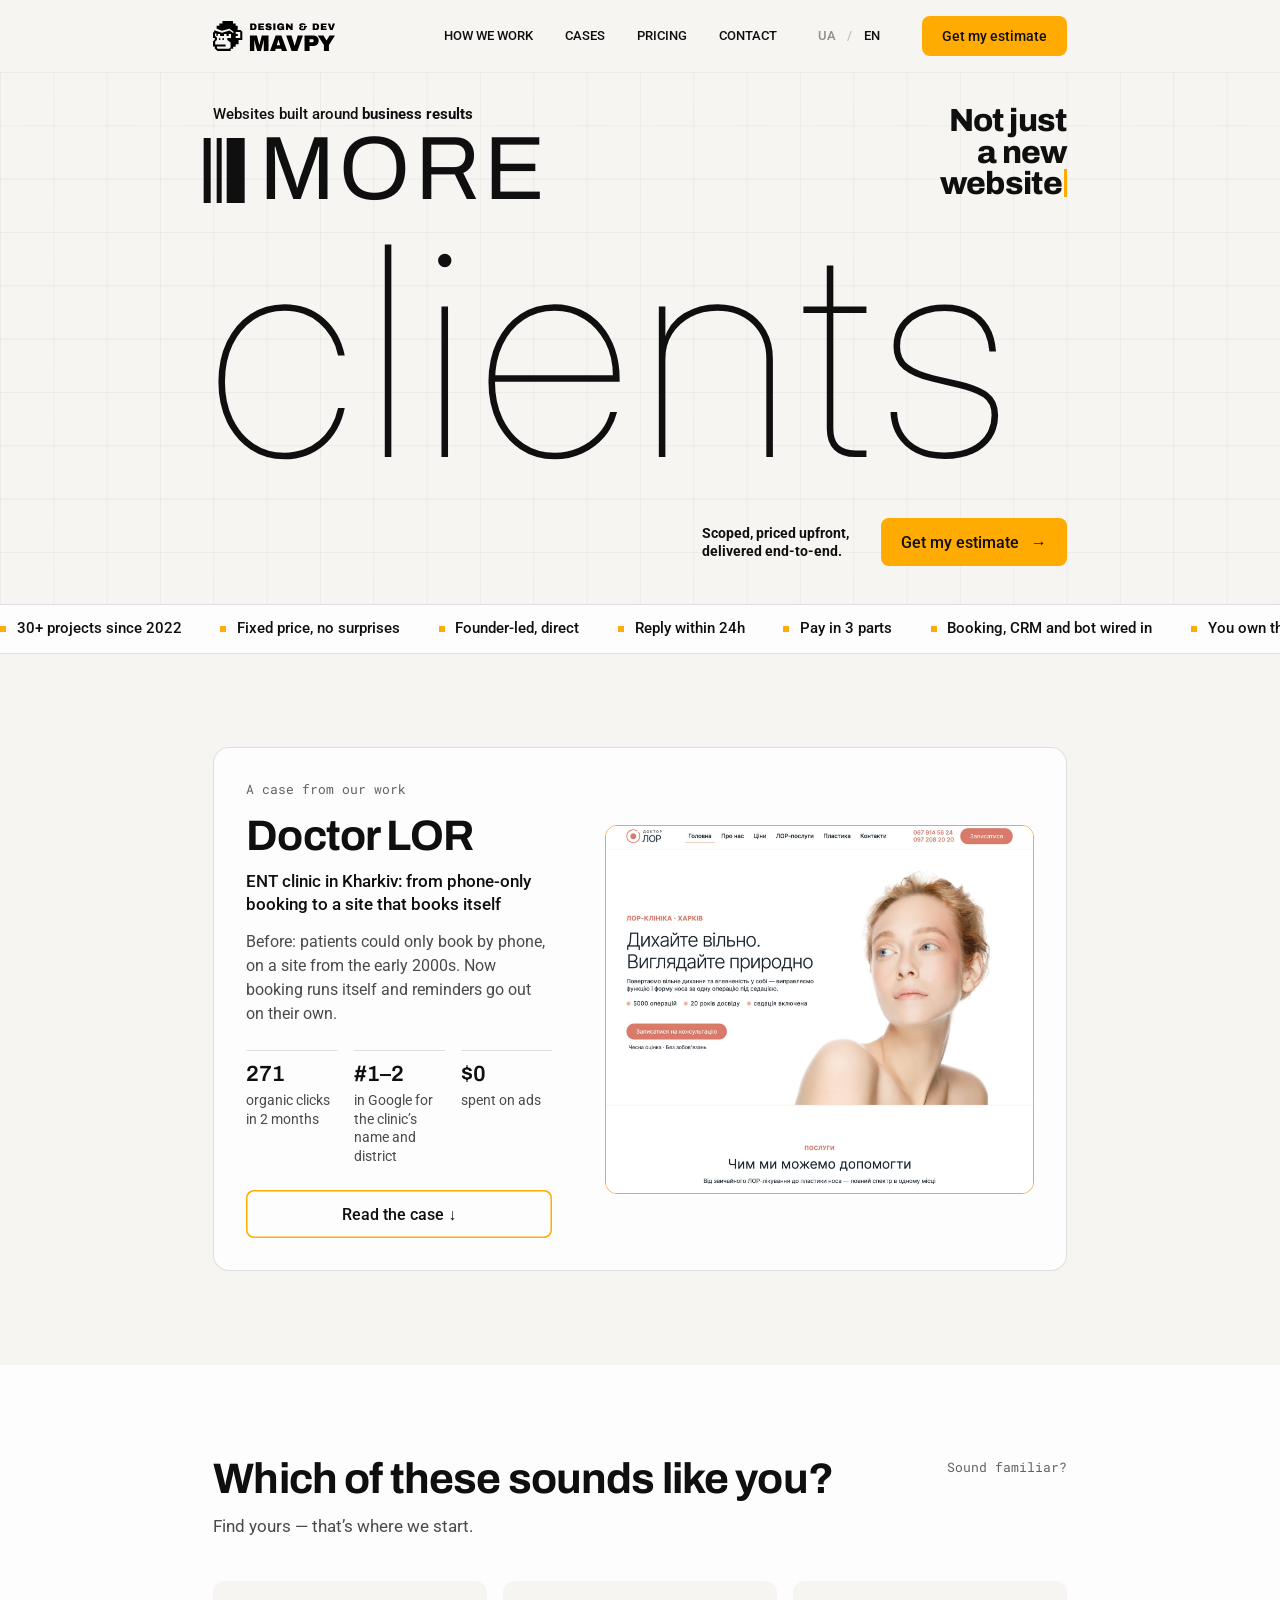
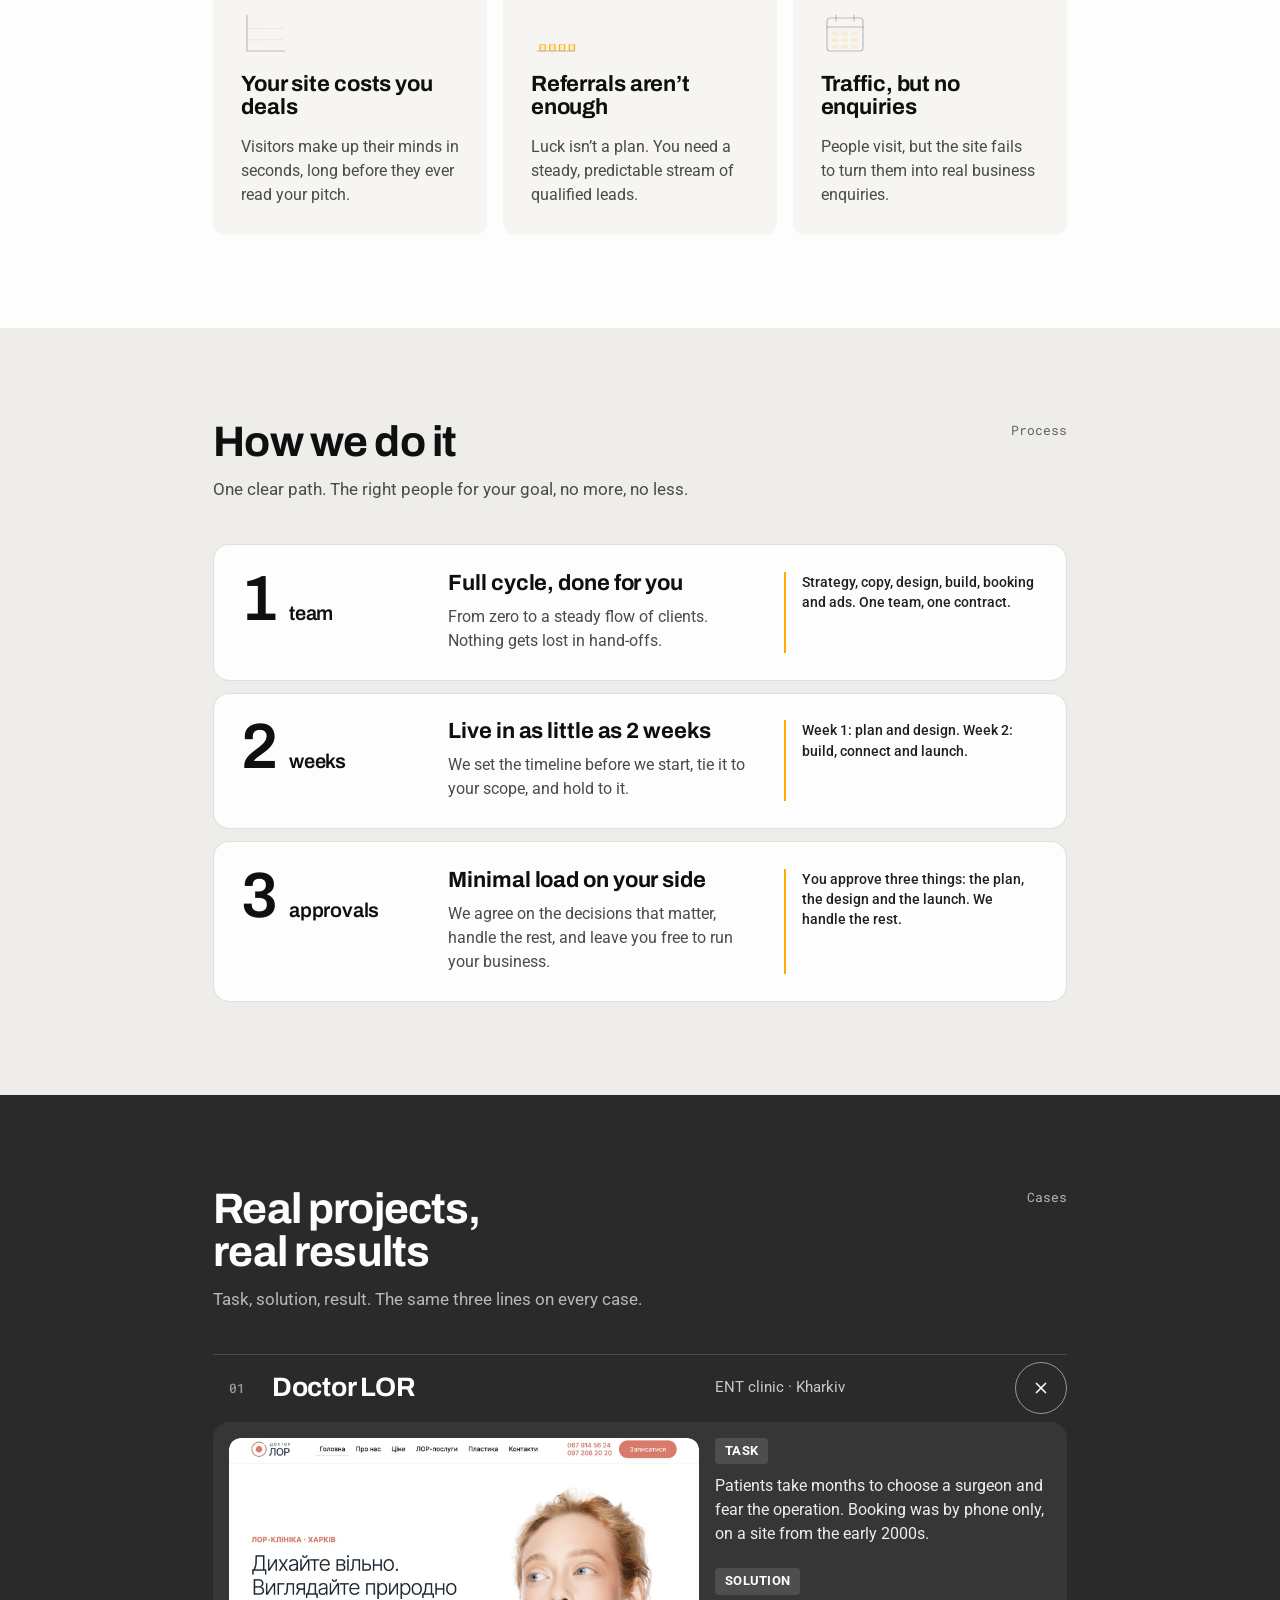
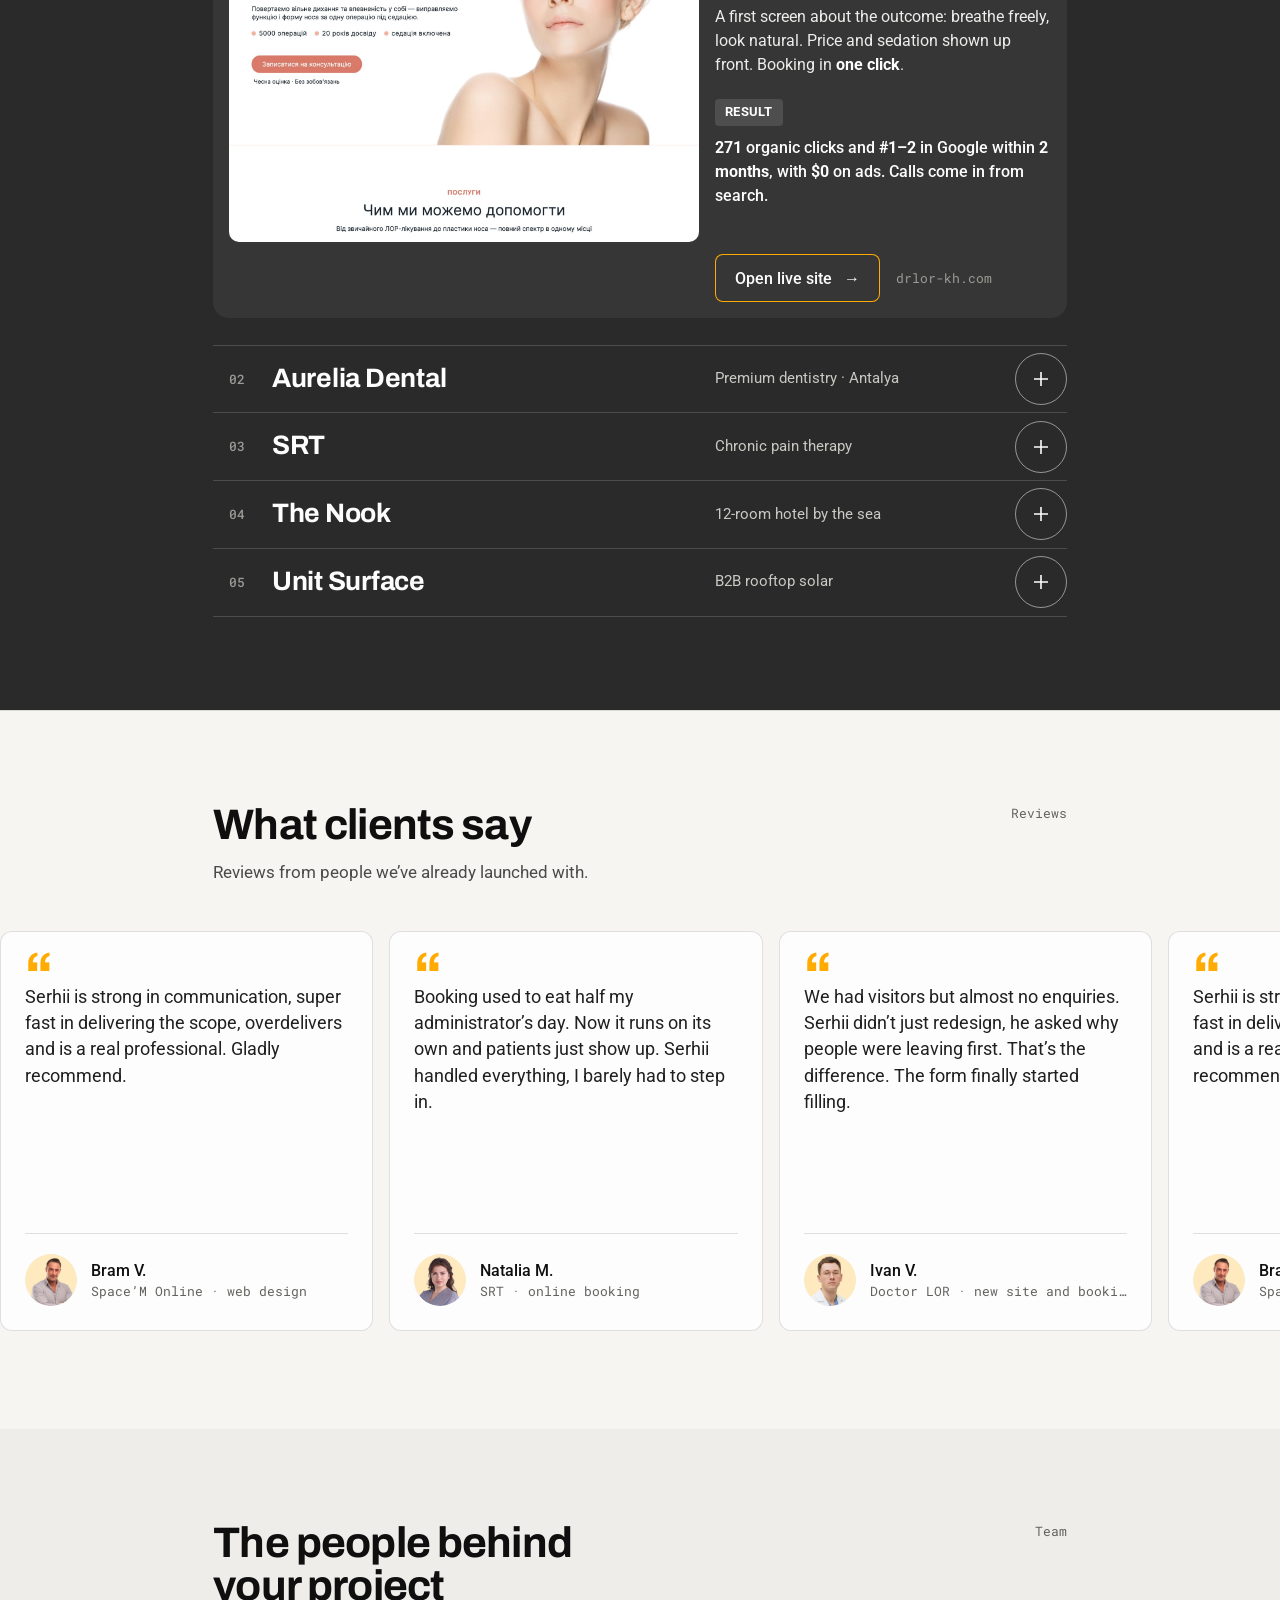
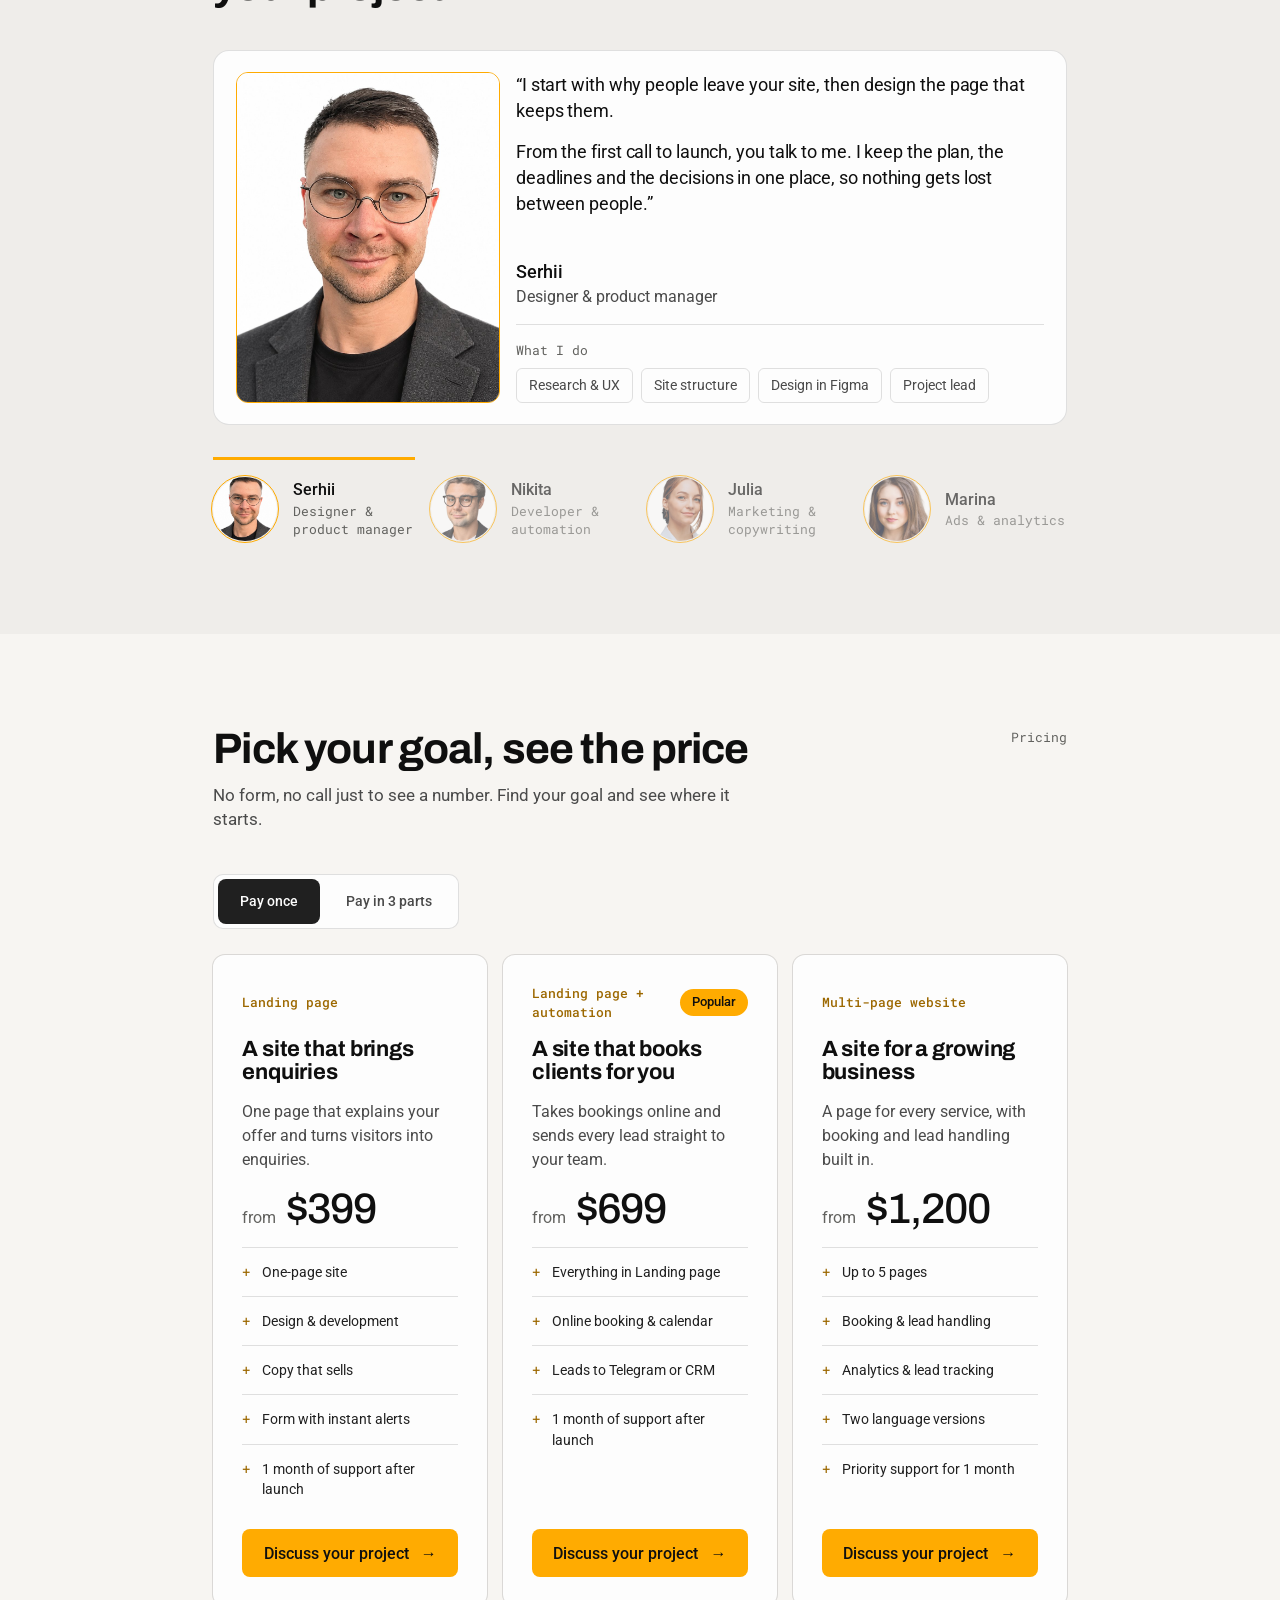
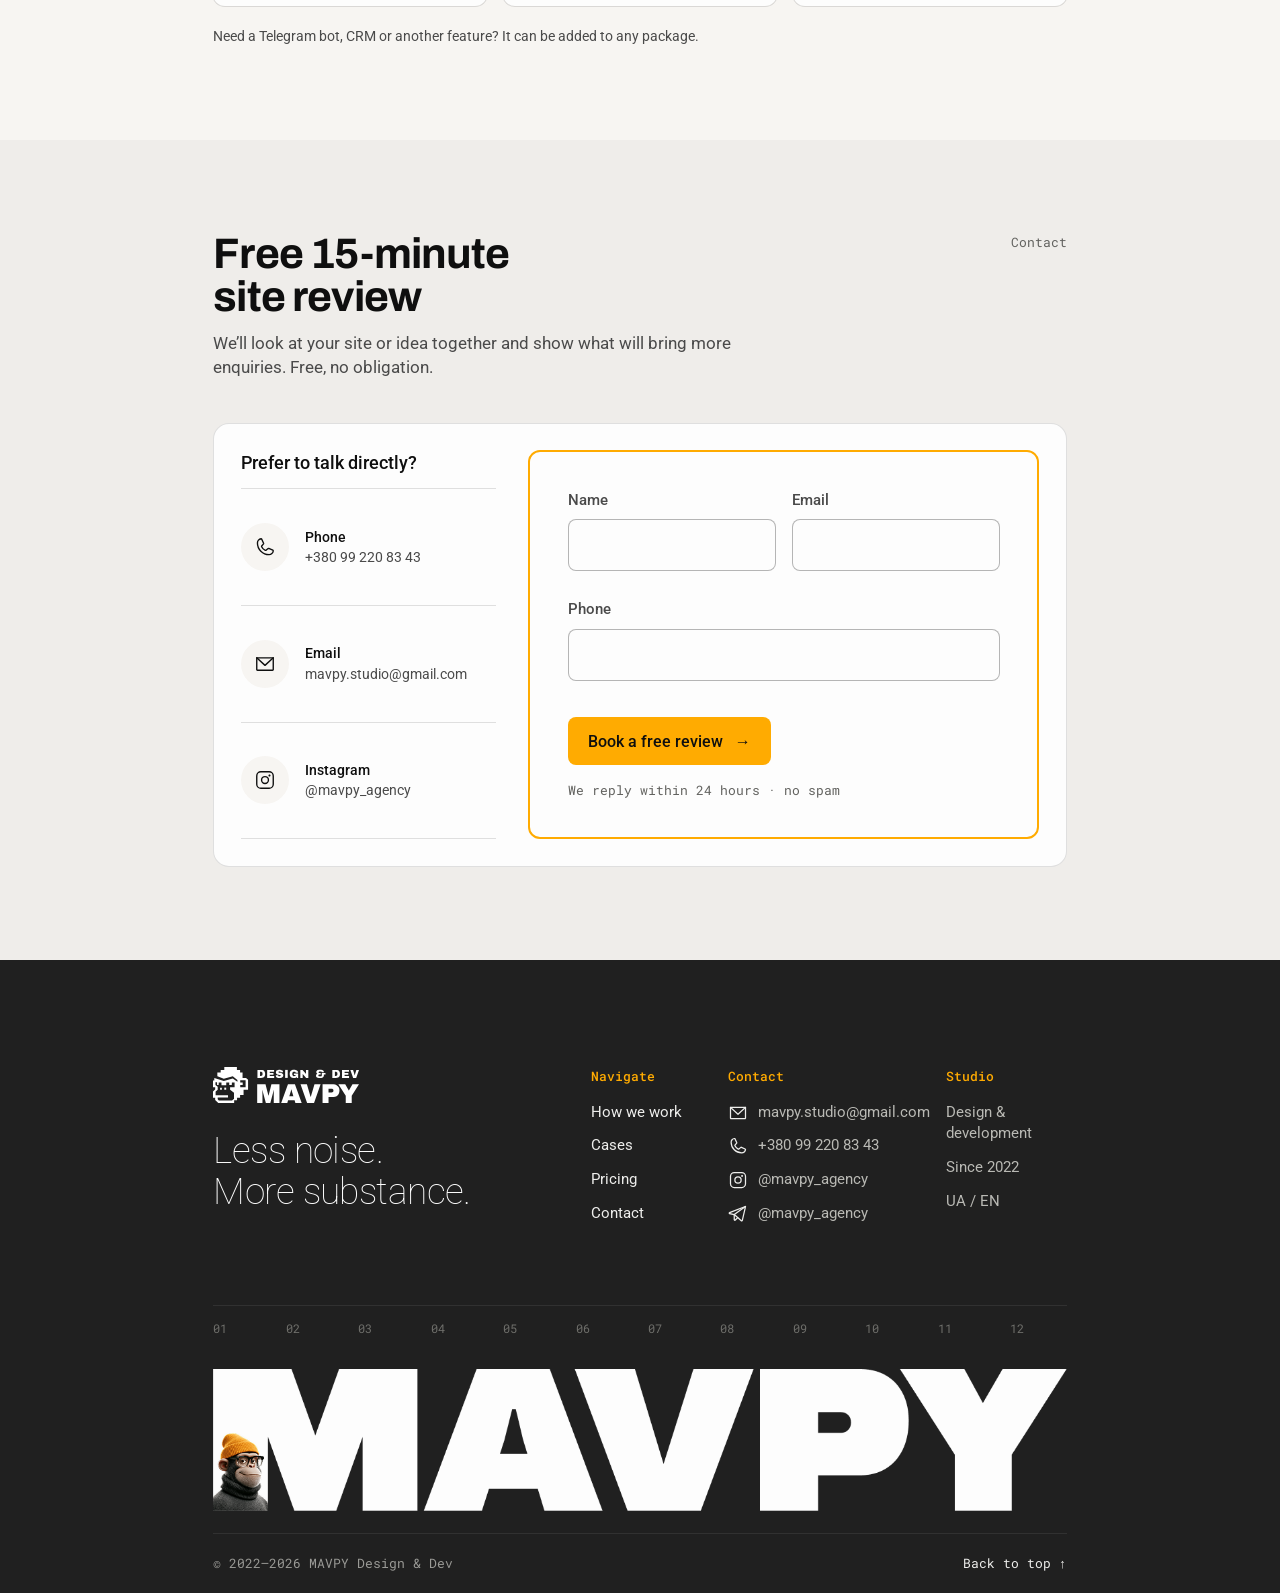
==== en/index.html @ 4f0d47ad "Merge pull request #18 from mavpy/v3.7/edits v3.7 — правки 26.11: тексты v4, анимации, цены" ====
<!doctype html>
<html lang="en">
<head>
<meta charset="utf-8">
<meta name="viewport" content="width=device-width, initial-scale=1">
<title>MAVPY — websites that bring more clients</title>
<meta name="description" content="A small studio that designs and builds websites for growing businesses, then wires in online booking and lead handling. Fixed price, from $400.">
<link rel="icon" href="../assets/img/favicon.svg" type="image/svg+xml"><link rel="apple-touch-icon" href="../assets/img/apple-touch-icon.png">
<link rel="alternate" hreflang="uk" href="/"><link rel="alternate" hreflang="en" href="/en/"><link rel="alternate" hreflang="x-default" href="/">
<link rel="preconnect" href="https://fonts.googleapis.com"><link rel="preconnect" href="https://fonts.gstatic.com" crossorigin>
<link href="https://fonts.googleapis.com/css2?family=BBH+Hegarty&family=Archivo:wght@500;600;700;800;900&family=Roboto:wght@100;300;400;500;700&family=Roboto+Mono:wght@400;500&family=Inter:wght@100;600;700;800;900&family=Unbounded:wght@900&family=Montserrat:wght@900&display=swap" rel="stylesheet">
<link rel="stylesheet" href="../styles.css">
<style>body{margin:0;background:#F7F5F2}</style>
</head>
<body>
<div class="mv m-kinetic" lang="en" data-lang-redirect="">
<header class="mv-wrap mv-head">
  <a href="#top" class="mv-logo" aria-label="MAVPY"><img class="mv-logo-img" src="../assets/img/logo-dark.svg" alt="MAVPY design &amp; dev"></a>
  <nav class="mv-nav" aria-label="Main"><a class="n" href="#how">How we work</a><a class="n" href="#cases">Cases</a><a class="n" href="#pricing">Pricing</a><a class="n" href="#contact">Contact</a><div class="mv-lang" role="group" aria-label="Language"><a href="../" data-lang="uk" hreflang="uk" aria-current="false">UA</a><span class="sep" aria-hidden="true">/</span><a href="./" data-lang="en" hreflang="en" aria-current="true">EN</a></div><a href="#contact" class="mv-btn mv-btn--sm">Get my estimate</a></nav>
  <button type="button" class="mv-burger" aria-expanded="false" aria-label="Menu"><span class="mv-burger-ico" aria-hidden="true"><i></i><i></i></span></button>
</header>
<div class="mv-scrim" aria-hidden="true"></div>
<nav class="mv-wrap mv-mnav" aria-label="Menu" hidden="hidden">
  <a class="n" href="#how">How we work</a><a class="n" href="#cases">Cases</a><a class="n" href="#pricing">Pricing</a><a class="n" href="#contact">Contact</a>
  <div class="mv-mnav-row"><div class="mv-lang" role="group" aria-label="Language"><a href="../" data-lang="uk" hreflang="uk" aria-current="false">UA</a><span class="sep" aria-hidden="true">/</span><a href="./" data-lang="en" hreflang="en" aria-current="true">EN</a></div><a href="#contact" class="mv-btn">Get my estimate</a></div>
</nav>
<main>
<section id="top" class="mv-hero" data-spotlight="">
  <div class="a-bg" aria-hidden="true" style="position:absolute;inset:0;--d:1.05s"><div class="mv-mat"></div><div class="mv-mat-glow"></div><div class="mv-streaks" data-streaks=""></div></div>
  <div class="mv-wrap mv-hero-in">
    <div class="mv-hero-top">
      <div>
        <p class="mv-kicker a-blur" style="--d:.45s">Websites built around <b>business results</b></p>
        <h1 style="margin:0">
          <span class="a-mask"><span class="mv-more" data-tilt=""><span class="mv-bars" aria-hidden="true"><i></i><i></i><i></i></span><span class="mv-more-w">MORE</span></span></span>
          <span class="a-mask"><span class="mv-clients" data-tilt="" style="--d:.15s">clients</span></span>
        </h1>
      </div>
      <p class="mv-notjust" data-type="" aria-label="Not just a new website">Not just<br>a new<br>website</p>
    </div>
    <div class="mv-hero-bottom">
      <p class="mv-hero-note a-blur" style="--d:.6s">Scoped, priced upfront,<br>delivered end-to-end.</p>
      <a href="#contact" class="mv-btn a-rise" style="--d:.8s">Get my estimate <span class="ar" aria-hidden="true">→</span></a>
    </div>
  </div>
</section>
<div class="mv-strip"><div class="mv-marq" role="region" aria-label="Why clients work with us"><div class="mv-track"><span class="mv-strip-item"><i aria-hidden="true"></i>30+ projects since 2022</span><span class="mv-strip-item"><i aria-hidden="true"></i>Fixed price, no surprises</span><span class="mv-strip-item"><i aria-hidden="true"></i>Founder-led, direct</span><span class="mv-strip-item"><i aria-hidden="true"></i>Reply within 24h</span><span class="mv-strip-item"><i aria-hidden="true"></i>Pay in 3 parts</span><span class="mv-strip-item"><i aria-hidden="true"></i>Booking, CRM and bot wired in</span><span class="mv-strip-item"><i aria-hidden="true"></i>You own the site and the code</span><span class="mv-strip-item" aria-hidden="true"><i aria-hidden="true"></i>30+ projects since 2022</span><span class="mv-strip-item" aria-hidden="true"><i aria-hidden="true"></i>Fixed price, no surprises</span><span class="mv-strip-item" aria-hidden="true"><i aria-hidden="true"></i>Founder-led, direct</span><span class="mv-strip-item" aria-hidden="true"><i aria-hidden="true"></i>Reply within 24h</span><span class="mv-strip-item" aria-hidden="true"><i aria-hidden="true"></i>Pay in 3 parts</span><span class="mv-strip-item" aria-hidden="true"><i aria-hidden="true"></i>Booking, CRM and bot wired in</span><span class="mv-strip-item" aria-hidden="true"><i aria-hidden="true"></i>You own the site and the code</span></div></div></div>
<section class="v-sec v-bg-base" data-reveal="">
  <div class="v-wrap"><div class="v-fc">
    <div class="v-fc-txt">
      <p class="v-idx v-idx--row"><span>A case from our work</span></p>
      <h2 class="v-h2">Doctor LOR</h2>
      <p class="v-fc-sub">ENT clinic in Kharkiv: from phone-only booking to a site that books itself</p>
      <p class="v-lead">Before: patients could only book by phone, on a site from the early 2000s. Now booking runs itself and reminders go out on their own.</p>
      <ul class="v-stats"><li><b>271</b><span>organic clicks in 2 months</span></li><li><b>#1–2</b><span>in Google for the clinic’s name and district</span></li><li><b>$0</b><span>spent on ads</span></li></ul>
      <div class="v-actions"><a class="mv-btn mv-btn--amber" href="#cases">Read the case ↓</a></div>
    </div>
    <a class="v-fc-shot" href="https://www.drlor-kh.com/" target="_blank" rel="noopener" aria-label="Open live site: drlor-kh.com"><img class="v-shot" src="../assets/img/case-doctor-lor.jpg" alt="Doctor LOR website" loading="lazy" decoding="async"></a>
  </div></div>
</section>
<section class="v-sec v-bg-white" data-reveal=""><div class="v-wrap"><div class="v-head "><p class="v-idx"><span>Sound familiar?</span></p><div><h2 class="v-h2">Which of these sounds like you?</h2><p class="v-lead">Find yours — that’s where we start.</p></div></div><div class="v-3"><div class="v-card v-pain"><div class="v-pain-top"><svg class="pi pi--grow" viewBox="0 0 64 64" aria-hidden="true"><path class="pi-ax" d="M8 56H58M8 56V8"/><path class="pi-grid" d="M8 41H58M8 26H58"/><path class="pi-ln" pathLength="1" d="M10 48 L22 40 L31 44 L43 28 L56 14"/><circle class="pi-dot" cx="56" cy="14" r="2.6"/></svg></div><h3 class="v-h3">Your site costs you deals</h3><p>Visitors make up their minds in seconds, long before they ever read your pitch.</p></div><div class="v-card v-pain"><div class="v-pain-top"><svg class="pi pi--bars" viewBox="0 0 64 64" aria-hidden="true"><path class="pi-ax" d="M8 56H58"/><rect class="pi-bar" x="12" y="20" width="7" height="36" rx="1.5"/><rect class="pi-bar" x="25" y="20" width="7" height="36" rx="1.5"/><rect class="pi-bar" x="38" y="20" width="7" height="36" rx="1.5"/><rect class="pi-bar" x="51" y="20" width="7" height="36" rx="1.5"/></svg></div><h3 class="v-h3">Referrals aren’t enough</h3><p>Luck isn’t a plan. You need a steady, predictable stream of qualified leads.</p></div><div class="v-card v-pain"><div class="v-pain-top"><svg class="pi pi--cal" viewBox="0 0 64 64" aria-hidden="true"><rect class="pi-ax" x="8" y="12" width="48" height="44" rx="4"/><path class="pi-ax" d="M8 24H56M20 8V16M44 8V16"/><rect class="pi-cell" x="14" y="30" width="9" height="5" rx="1.2"/><rect class="pi-cell" x="27" y="30" width="9" height="5" rx="1.2"/><rect class="pi-cell" x="40" y="30" width="9" height="5" rx="1.2"/><rect class="pi-cell" x="14" y="39" width="9" height="5" rx="1.2"/><rect class="pi-cell" x="27" y="39" width="9" height="5" rx="1.2"/><rect class="pi-cell" x="40" y="39" width="9" height="5" rx="1.2"/><rect class="pi-cell" x="14" y="48" width="9" height="5" rx="1.2"/><rect class="pi-cell" x="27" y="48" width="9" height="5" rx="1.2"/><rect class="pi-cell" x="40" y="48" width="9" height="5" rx="1.2"/></svg></div><h3 class="v-h3">Traffic, but no enquiries</h3><p>People visit, but the site fails to turn them into real business enquiries.</p></div></div></div></section>
<section id="how" class="v-sec v-bg-warm" data-reveal=""><div class="v-wrap"><div class="v-head "><p class="v-idx"><span>Process</span></p><div><h2 class="v-h2">How we do it</h2><p class="v-lead">One clear path. The right people for your goal, no more, no less.</p></div></div>
  <ol class="v-flow"><li class="v-flow-step"><p class="v-flow-fig"><b>1</b><span>team</span></p><div class="v-flow-main"><h3 class="v-h3">Full cycle, done for you</h3><p>From zero to a steady flow of clients. Nothing gets lost in hand-offs.</p></div><div class="v-flow-side"><p class="v-flow-more">Strategy, copy, design, build, booking and ads. One team, one contract.</p><span class="v-flow-bar" aria-hidden="true"><i></i></span></div></li><li class="v-flow-step"><p class="v-flow-fig"><b>2</b><span>weeks</span></p><div class="v-flow-main"><h3 class="v-h3">Live in as little as 2 weeks</h3><p>We set the timeline before we start, tie it to your scope, and hold to it.</p></div><div class="v-flow-side"><p class="v-flow-more">Week 1: plan and design. Week 2: build, connect and launch.</p><span class="v-flow-bar" aria-hidden="true"><i></i></span></div></li><li class="v-flow-step"><p class="v-flow-fig"><b>3</b><span>approvals</span></p><div class="v-flow-main"><h3 class="v-h3">Minimal load on your side</h3><p>We agree on the decisions that matter, handle the rest, and leave you free to run your business.</p></div><div class="v-flow-side"><p class="v-flow-more">You approve three things: the plan, the design and the launch. We handle the rest.</p><span class="v-flow-bar" aria-hidden="true"><i></i></span></div></li></ol>
</div></section>
<section id="cases" class="v-sec v-dark" data-reveal=""><div class="v-wrap"><div class="v-head "><p class="v-idx"><span>Cases</span></p><div><h2 class="v-h2">Real projects, <br>real results</h2><p class="v-lead">Task, solution, result. The same three lines on every case.</p></div></div><div class="v-cases" data-accordion=""><article class="v-case">
  <div class="v-case-row"><span class="v-case-l"><span class="v-num">01</span><h3 class="v-case-name">Doctor LOR</h3></span><span class="v-case-kind">ENT clinic · Kharkiv</span>
    <button type="button" class="mv-tog" aria-expanded="false" aria-controls="case-1" aria-label="Doctor LOR, case"><svg width="18" height="18" viewBox="0 0 18 18" fill="none" stroke="currentColor" stroke-width="1.6" aria-hidden="true"><path d="M9 2v14M2 9h14"/></svg></button></div>
  <div class="mv-acc" id="case-1"><div><div class="v-case-body">
    <div class="v-case-shot"><img class="" src="../assets/img/case-doctor-lor.jpg" alt="Doctor LOR website" loading="lazy" decoding="async"></div>
    <div class="v-case-txt"><dl><div><dt>Task</dt><dd>Patients take months to choose a surgeon and fear the operation. Booking was by phone only, on a site from the early 2000s.</dd></div><div><dt>Solution</dt><dd>A first screen about the outcome: breathe freely, look natural. Price and sedation shown up front. Booking in <b>one click</b>.</dd></div><div class="res"><dt>Result</dt><dd><b>271</b> organic clicks and <b>#1–2</b> in Google within <b>2 months</b>, with <b>$0</b> on ads. Calls come in from search.</dd></div></dl><p class="v-actions v-case-act"><a class="mv-btn mv-btn--amber" href="https://www.drlor-kh.com/" target="_blank" rel="noopener">Open live site <span class="ar" aria-hidden="true">→</span></a><span class="v-host">drlor-kh.com</span></p></div>
  </div></div></div>
</article><article class="v-case">
  <div class="v-case-row"><span class="v-case-l"><span class="v-num">02</span><h3 class="v-case-name">Aurelia Dental</h3></span><span class="v-case-kind">Premium dentistry · Antalya</span>
    <button type="button" class="mv-tog" aria-expanded="false" aria-controls="case-2" aria-label="Aurelia Dental, case"><svg width="18" height="18" viewBox="0 0 18 18" fill="none" stroke="currentColor" stroke-width="1.6" aria-hidden="true"><path d="M9 2v14M2 9h14"/></svg></button></div>
  <div class="mv-acc" id="case-2"><div><div class="v-case-body">
    <div class="v-case-shot"><img class="" src="../assets/img/case-aurelia-dental.jpg" alt="Aurelia Dental website" loading="lazy" decoding="async"></div>
    <div class="v-case-txt"><dl><div><dt>Task</dt><dd>Patients from abroad choose a clinic remotely and fear pain and hidden costs.</dd></div><div><dt>Solution</dt><dd>A calm, photo-led design and a fear-free promise. A <b>free online consultation</b> before the flight. Only <b>two actions</b>: book or consult.</dd></div><div class="res"><dt>Result</dt><dd>Patients book the consultation <b>before they travel</b>. The site answers the questions the team used to repeat on every call.</dd></div></dl><p class="v-actions v-case-act"><a class="mv-btn mv-btn--amber" href="https://aurelia-dental.webflow.io/" target="_blank" rel="noopener">Open live site <span class="ar" aria-hidden="true">→</span></a><span class="v-host">aurelia-dental.webflow.io</span></p></div>
  </div></div></div>
</article><article class="v-case">
  <div class="v-case-row"><span class="v-case-l"><span class="v-num">03</span><h3 class="v-case-name">SRT</h3></span><span class="v-case-kind">Chronic pain therapy</span>
    <button type="button" class="mv-tog" aria-expanded="false" aria-controls="case-3" aria-label="SRT, case"><svg width="18" height="18" viewBox="0 0 18 18" fill="none" stroke="currentColor" stroke-width="1.6" aria-hidden="true"><path d="M9 2v14M2 9h14"/></svg></button></div>
  <div class="mv-acc" id="case-3"><div><div class="v-case-body">
    <div class="v-case-shot"><img class="" src="../assets/img/case-srt-therapy.jpg" alt="SRT website" loading="lazy" decoding="async"></div>
    <div class="v-case-txt"><dl><div><dt>Task</dt><dd>Clients come after years of pain and failed treatments. Booking took <b>half the administrator’s day</b>.</dd></div><div><dt>Solution</dt><dd>The method explained step by step, <b>10+ years</b> of practice on the first screen. Online booking synced with the calendar.</dd></div><div class="res"><dt>Result</dt><dd>Booking runs on its own. The administrator got <b>half a day back</b>.</dd></div></dl><p class="v-actions v-case-act"><a class="mv-btn mv-btn--amber" href="https://srt-bf60b5.webflow.io/" target="_blank" rel="noopener">Open live site <span class="ar" aria-hidden="true">→</span></a><span class="v-host">srt-bf60b5.webflow.io</span></p></div>
  </div></div></div>
</article><article class="v-case">
  <div class="v-case-row"><span class="v-case-l"><span class="v-num">04</span><h3 class="v-case-name">The Nook</h3></span><span class="v-case-kind">12-room hotel by the sea</span>
    <button type="button" class="mv-tog" aria-expanded="false" aria-controls="case-4" aria-label="The Nook, case"><svg width="18" height="18" viewBox="0 0 18 18" fill="none" stroke="currentColor" stroke-width="1.6" aria-hidden="true"><path d="M9 2v14M2 9h14"/></svg></button></div>
  <div class="mv-acc" id="case-4"><div><div class="v-case-body">
    <div class="v-case-shot"><img class="" src="../assets/img/case-the-nook.jpg" alt="The Nook website" loading="lazy" decoding="async"></div>
    <div class="v-case-txt"><dl><div><dt>Task</dt><dd>Guests saw just another beach hotel, and rooms stood empty <b>off-season</b>.</dd></div><div><dt>Solution</dt><dd>New positioning for remote workers: “Work by the sea. Rest with purpose.” Quiet workspace, open <b>all year</b>, long-stay packages.</dd></div><div class="res"><dt>Result</dt><dd>The off-season has its own guests: remote workers who stay for <b>weeks, not days</b>.</dd></div></dl><p class="v-actions v-case-act"><a class="mv-btn mv-btn--amber" href="https://the-nook----premium-coastal-coliving-we.webflow.io/" target="_blank" rel="noopener">Open live site <span class="ar" aria-hidden="true">→</span></a><span class="v-host">the-nook.webflow.io</span></p></div>
  </div></div></div>
</article><article class="v-case">
  <div class="v-case-row"><span class="v-case-l"><span class="v-num">05</span><h3 class="v-case-name">Unit Surface</h3></span><span class="v-case-kind">B2B rooftop solar</span>
    <button type="button" class="mv-tog" aria-expanded="false" aria-controls="case-5" aria-label="Unit Surface, case"><svg width="18" height="18" viewBox="0 0 18 18" fill="none" stroke="currentColor" stroke-width="1.6" aria-hidden="true"><path d="M9 2v14M2 9h14"/></svg></button></div>
  <div class="mv-acc" id="case-5"><div><div class="v-case-body">
    <div class="v-case-shot"><img class="" src="../assets/img/case-unit-surface.jpg" alt="Unit Surface website" loading="lazy" decoding="async"></div>
    <div class="v-case-txt"><dl><div><dt>Task</dt><dd>Owners of industrial roofs don’t see solar as income, and B2B decisions take <b>months</b>.</dd></div><div><dt>Solution</dt><dd>Headline: “Your roof is an untapped financial asset”. An ROI calculator on the first screen: payback in <b>5–7 years</b>.</dd></div><div class="res"><dt>Result</dt><dd>Visitors see <b>their own payback</b> before the first call, so sales talks start further along.</dd></div></dl><p class="v-actions v-case-act"><a class="mv-btn mv-btn--amber" href="https://unit-surface-c8e2de.webflow.io/" target="_blank" rel="noopener">Open live site <span class="ar" aria-hidden="true">→</span></a><span class="v-host">unit-surface.webflow.io</span></p></div>
  </div></div></div>
</article></div></div></section>
<section class="v-sec v-bg-base v-rule" data-reveal=""><div class="v-wrap"><div class="v-head "><p class="v-idx"><span>Reviews</span></p><div><h2 class="v-h2">What clients say</h2><p class="v-lead">Reviews from people we’ve already launched with.</p></div></div></div>
  <div class="mv-marq v-revs"><div class="mv-track mv-track--slow"><figure class="v-card v-review"><span class="q" aria-hidden="true">“</span><blockquote>Serhii is strong in communication, super fast in delivering the scope, overdelivers and is a real professional. Gladly recommend.</blockquote><figcaption><img class="v-ava" src="../assets/img/review-bram-spacem.png" alt="" loading="lazy" decoding="async"><span><strong>Bram V.</strong><em>Space’M Online · web design</em></span></figcaption></figure><figure class="v-card v-review"><span class="q" aria-hidden="true">“</span><blockquote>Booking used to eat half my administrator’s day. Now it runs on its own and patients just show up. Serhii handled everything, I barely had to step in.</blockquote><figcaption><img class="v-ava" src="../assets/img/review-natalia-srt.png" alt="" loading="lazy" decoding="async"><span><strong>Natalia M.</strong><em>SRT · online booking</em></span></figcaption></figure><figure class="v-card v-review"><span class="q" aria-hidden="true">“</span><blockquote>We had visitors but almost no enquiries. Serhii didn’t just redesign, he asked why people were leaving first. That’s the difference. The form finally started filling.</blockquote><figcaption><img class="v-ava" src="../assets/img/review-ivan.png" alt="" loading="lazy" decoding="async"><span><strong>Ivan V.</strong><em>Doctor LOR · new site and booking</em></span></figcaption></figure><figure class="v-card v-review"><span class="q" aria-hidden="true">“</span><blockquote>Serhii is strong in communication, super fast in delivering the scope, overdelivers and is a real professional. Gladly recommend.</blockquote><figcaption><img class="v-ava" src="../assets/img/review-bram-spacem.png" alt="" loading="lazy" decoding="async"><span><strong>Bram V.</strong><em>Space’M Online · web design</em></span></figcaption></figure><figure class="v-card v-review"><span class="q" aria-hidden="true">“</span><blockquote>Booking used to eat half my administrator’s day. Now it runs on its own and patients just show up. Serhii handled everything, I barely had to step in.</blockquote><figcaption><img class="v-ava" src="../assets/img/review-natalia-srt.png" alt="" loading="lazy" decoding="async"><span><strong>Natalia M.</strong><em>SRT · online booking</em></span></figcaption></figure><figure class="v-card v-review"><span class="q" aria-hidden="true">“</span><blockquote>We had visitors but almost no enquiries. Serhii didn’t just redesign, he asked why people were leaving first. That’s the difference. The form finally started filling.</blockquote><figcaption><img class="v-ava" src="../assets/img/review-ivan.png" alt="" loading="lazy" decoding="async"><span><strong>Ivan V.</strong><em>Doctor LOR · new site and booking</em></span></figcaption></figure><figure class="v-card v-review" aria-hidden="true"><span class="q" aria-hidden="true">“</span><blockquote>Serhii is strong in communication, super fast in delivering the scope, overdelivers and is a real professional. Gladly recommend.</blockquote><figcaption><img class="v-ava" src="../assets/img/review-bram-spacem.png" alt="" loading="lazy" decoding="async"><span><strong>Bram V.</strong><em>Space’M Online · web design</em></span></figcaption></figure><figure class="v-card v-review" aria-hidden="true"><span class="q" aria-hidden="true">“</span><blockquote>Booking used to eat half my administrator’s day. Now it runs on its own and patients just show up. Serhii handled everything, I barely had to step in.</blockquote><figcaption><img class="v-ava" src="../assets/img/review-natalia-srt.png" alt="" loading="lazy" decoding="async"><span><strong>Natalia M.</strong><em>SRT · online booking</em></span></figcaption></figure><figure class="v-card v-review" aria-hidden="true"><span class="q" aria-hidden="true">“</span><blockquote>We had visitors but almost no enquiries. Serhii didn’t just redesign, he asked why people were leaving first. That’s the difference. The form finally started filling.</blockquote><figcaption><img class="v-ava" src="../assets/img/review-ivan.png" alt="" loading="lazy" decoding="async"><span><strong>Ivan V.</strong><em>Doctor LOR · new site and booking</em></span></figcaption></figure><figure class="v-card v-review" aria-hidden="true"><span class="q" aria-hidden="true">“</span><blockquote>Serhii is strong in communication, super fast in delivering the scope, overdelivers and is a real professional. Gladly recommend.</blockquote><figcaption><img class="v-ava" src="../assets/img/review-bram-spacem.png" alt="" loading="lazy" decoding="async"><span><strong>Bram V.</strong><em>Space’M Online · web design</em></span></figcaption></figure><figure class="v-card v-review" aria-hidden="true"><span class="q" aria-hidden="true">“</span><blockquote>Booking used to eat half my administrator’s day. Now it runs on its own and patients just show up. Serhii handled everything, I barely had to step in.</blockquote><figcaption><img class="v-ava" src="../assets/img/review-natalia-srt.png" alt="" loading="lazy" decoding="async"><span><strong>Natalia M.</strong><em>SRT · online booking</em></span></figcaption></figure><figure class="v-card v-review" aria-hidden="true"><span class="q" aria-hidden="true">“</span><blockquote>We had visitors but almost no enquiries. Serhii didn’t just redesign, he asked why people were leaving first. That’s the difference. The form finally started filling.</blockquote><figcaption><img class="v-ava" src="../assets/img/review-ivan.png" alt="" loading="lazy" decoding="async"><span><strong>Ivan V.</strong><em>Doctor LOR · new site and booking</em></span></figcaption></figure></div></div></section>
<section id="team" class="v-sec v-bg-warm" data-reveal=""><div class="v-wrap"><div class="v-head "><p class="v-idx"><span>Team</span></p><div><h2 class="v-h2">The people behind <br>your project</h2></div></div>
  <div class="v-team" data-team=""><div class="v-stage"><div class="v-member is-active" data-member="0">
      <img class="v-member-photo" src="../assets/img/team-serhii.jpg" alt="Serhii" loading="lazy" decoding="async">
      <div class="v-member-txt"><blockquote class="v-quote"><p>“I start with why people leave your site, then design the page that keeps them.</p><p>From the first call to launch, you talk to me. I keep the plan, the deadlines and the decisions in one place, so nothing gets lost between people.”</p></blockquote><div><p class="v-who"><strong>Serhii</strong><span>Designer & product manager</span></p><p class="v-what"><em>What I do</em><span>Research & UX</span><span>Site structure</span><span>Design in Figma</span><span>Project lead</span></p></div></div></div><div class="v-member" data-member="1" aria-hidden="true">
      <img class="v-member-photo" src="../assets/img/team-nikita.jpg" alt="Nikita" loading="lazy" decoding="async">
      <div class="v-member-txt"><blockquote class="v-quote"><p>“I build the site and connect it to what you already use: booking, CRM, a Telegram bot.</p><p>Every request lands where your team will see it. After launch I stay on the tech side, so updates and fixes don’t stall.”</p></blockquote><div><p class="v-who"><strong>Nikita</strong><span>Developer & automation</span></p><p class="v-what"><em>What I do</em><span>Webflow & custom code</span><span>Booking, CRM, Telegram bots</span><span>Integrations</span><span>Launch & support</span></p></div></div></div><div class="v-member" data-member="2" aria-hidden="true">
      <img class="v-member-photo" src="../assets/img/team-julia.jpg" alt="Julia" loading="lazy" decoding="async">
      <div class="v-member-txt"><blockquote class="v-quote"><p>“I write in your clients’ words, not ours. Each headline answers one question: why choose you over the business next door.</p><p>Before writing, I read your reviews, calls and competitors’ pages to find the phrases your clients actually use.”</p></blockquote><div><p class="v-who"><strong>Julia</strong><span>Marketing & copywriting</span></p><p class="v-what"><em>What I do</em><span>Positioning & offer</span><span>Website copy</span><span>Case studies</span><span>Ad content</span></p></div></div></div><div class="v-member" data-member="3" aria-hidden="true">
      <img class="v-member-photo" src="../assets/img/team-marina.jpg" alt="Marina" loading="lazy" decoding="async">
      <div class="v-member-txt"><blockquote class="v-quote"><p>“I run your ads and set up tracking, so you see which channel brings paying clients and which one only spends the budget.</p><p>You get a short report in plain words: what we spent, what came in, and what we change next.”</p></blockquote><div><p class="v-who"><strong>Marina</strong><span>Ads & analytics</span></p><p class="v-what"><em>What I do</em><span>Google & Meta ads</span><span>Analytics & tracking</span><span>Cost per enquiry reports</span><span>Budget planning</span></p></div></div></div></div><div class="v-tabs"><button type="button" class="v-tab is-active" data-tab="0" aria-pressed="true"><span class="bar" aria-hidden="true"><i></i></span><img class="v-ava" src="../assets/img/team-serhii.jpg" alt="" loading="lazy" decoding="async"><span><strong>Serhii</strong><em>Designer & product manager</em></span></button><button type="button" class="v-tab" data-tab="1" aria-pressed="false"><span class="bar" aria-hidden="true"><i></i></span><img class="v-ava" src="../assets/img/team-nikita.jpg" alt="" loading="lazy" decoding="async"><span><strong>Nikita</strong><em>Developer & automation</em></span></button><button type="button" class="v-tab" data-tab="2" aria-pressed="false"><span class="bar" aria-hidden="true"><i></i></span><img class="v-ava" src="../assets/img/team-julia.jpg" alt="" loading="lazy" decoding="async"><span><strong>Julia</strong><em>Marketing & copywriting</em></span></button><button type="button" class="v-tab" data-tab="3" aria-pressed="false"><span class="bar" aria-hidden="true"><i></i></span><img class="v-ava" src="../assets/img/team-marina.jpg" alt="" loading="lazy" decoding="async"><span><strong>Marina</strong><em>Ads & analytics</em></span></button></div></div>
</div></section>
<section id="pricing" class="v-sec v-bg-base" data-reveal=""><div class="v-wrap"><div class="v-head "><p class="v-idx"><span>Pricing</span></p><div><h2 class="v-h2">Pick your goal, see the price</h2><p class="v-lead">No form, no call just to see a number. Find your goal and see where it starts.</p></div></div>
  <div class="v-pay" role="group" aria-label="Pay once / Pay in 3 parts"><button type="button" aria-pressed="true" data-pay="1">Pay once</button><button type="button" aria-pressed="false" data-pay="3">Pay in 3 parts</button></div>
  <div class="v-3 v-plans"><div class="v-card v-plan" data-spot-card=""><div class="v-plan-top"><span class="v-plan-kind">Landing page</span></div><h3 class="v-h3">A site that brings enquiries</h3><p>One page that explains your offer and turns visitors into enquiries.</p><p class="v-price"><span>from</span><b data-p1="$399" data-p3="3 × $133">$399</b></p><ul><li>One-page site</li><li>Design & development</li><li>Copy that sells</li><li>Form with instant alerts</li><li>1 month of support after launch</li></ul><a class="mv-btn" href="#contact" data-goal="clients">Discuss your project <span class="ar" aria-hidden="true">→</span></a></div><div class="v-card v-plan is-rec" data-spot-card=""><div class="v-plan-top"><span class="v-plan-kind">Landing page + automation</span><span class="v-badge">Popular</span></div><h3 class="v-h3">A site that books clients for you</h3><p>Takes bookings online and sends every lead straight to your team.</p><p class="v-price"><span>from</span><b data-p1="$699" data-p3="3 × $233">$699</b></p><ul><li>Everything in Landing page</li><li>Online booking & calendar</li><li>Leads to Telegram or CRM</li><li>1 month of support after launch</li></ul><a class="mv-btn" href="#contact" data-goal="service">Discuss your project <span class="ar" aria-hidden="true">→</span></a></div><div class="v-card v-plan" data-spot-card=""><div class="v-plan-top"><span class="v-plan-kind">Multi-page website</span></div><h3 class="v-h3">A site for a growing business</h3><p>A page for every service, with booking and lead handling built in.</p><p class="v-price"><span>from</span><b data-p1="$1,200" data-p3="3 × $400">$1,200</b></p><ul><li>Up to 5 pages</li><li>Booking & lead handling</li><li>Analytics & lead tracking</li><li>Two language versions</li><li>Priority support for 1 month</li></ul><a class="mv-btn" href="#contact" data-goal="redesign">Discuss your project <span class="ar" aria-hidden="true">→</span></a></div></div><p class="v-note">Need a Telegram bot, CRM or another feature? It can be added to any package.</p>
</div></section>
<section id="contact" class="v-sec v-bg-warm" data-reveal=""><div class="v-wrap"><div class="v-head "><p class="v-idx"><span>Contact</span></p><div><h2 class="v-h2">Free 15‑minute <br>site review</h2><p class="v-lead">We’ll look at your site or idea together and show what will bring more enquiries. Free, no obligation.</p></div></div>
  <div class="v-contact v-contact--2">
  <div class="v-side"><p class="v-side-h">Prefer to talk directly?</p><a class="v-plaque" href="tel:+380992208343"><span class="v-plaque-ico"><svg class="ico" aria-hidden="true" stroke-width="3.75" stroke-linecap="round" stroke-linejoin="round" viewBox="0 0 60 60" fill="none"><path d="M38.5289 34.0641C38.7886 33.8913 39.0872 33.786 39.3979 33.7578C39.7085 33.7295 40.0212 33.7792 40.3078 33.9023L51.3609 38.8547C51.7334 39.0139 52.0444 39.2895 52.2472 39.6401C52.45 39.9908 52.5337 40.3977 52.4859 40.8C52.1218 43.5212 50.7818 46.0176 48.715 47.8248C46.6482 49.632 43.9955 50.6271 41.25 50.625C32.7962 50.625 24.6887 47.2668 18.711 41.289C12.7333 35.3113 9.375 27.2038 9.375 18.75C9.3729 16.0045 10.368 13.3518 12.1752 11.285C13.9825 9.21825 16.4788 7.8782 19.2 7.51407C19.6023 7.46628 20.0092 7.55006 20.3599 7.75286C20.7105 7.95566 20.9861 8.26658 21.1453 8.63907L26.0977 19.7016C26.2193 19.9857 26.2689 20.2955 26.2419 20.6034C26.2149 20.9113 26.1122 21.2078 25.943 21.4664L20.9344 27.4219C20.7567 27.69 20.6517 27.9996 20.6295 28.3204C20.6073 28.6413 20.6687 28.9624 20.8078 29.2524C22.7461 33.2203 26.8477 37.2727 30.8273 39.1922C31.1189 39.3307 31.4414 39.3907 31.7633 39.3665C32.0851 39.3422 32.395 39.2345 32.6625 39.0539L38.5289 34.0641Z" stroke="currentColor"/></svg></span><span><strong>Phone</strong><em>+380 99 220 83 43</em></span></a><a class="v-plaque" href="mailto:mavpy.studio@gmail.com"><span class="v-plaque-ico"><svg class="ico" aria-hidden="true" stroke-width="3.75" stroke-linecap="round" stroke-linejoin="round" viewBox="0 0 60 60" fill="none"><path d="M7.5 13.125H52.5V45C52.5 45.4973 52.3025 45.9742 51.9508 46.3258C51.5992 46.6775 51.1223 46.875 50.625 46.875H9.375C8.87772 46.875 8.40081 46.6775 8.04918 46.3258C7.69754 45.9742 7.5 45.4973 7.5 45V13.125Z" stroke="currentColor"/><path d="M52.5 13.125L30 33.75L7.5 13.125" stroke="currentColor"/></svg></span><span><strong>Email</strong><em>mavpy.studio@gmail.com</em></span></a><a class="v-plaque" href="https://instagram.com/mavpy_agency" target="_blank" rel="noopener"><span class="v-plaque-ico"><svg class="ico" aria-hidden="true" stroke-width="3.75" stroke-linecap="round" stroke-linejoin="round" viewBox="0 0 60 60" fill="none"><path d="M39.375 30C39.375 35.1777 35.1777 39.375 30 39.375C24.8223 39.375 20.625 35.1777 20.625 30C20.625 24.8223 24.8223 20.625 30 20.625C35.1777 20.625 39.375 24.8223 39.375 30Z" stroke="currentColor"/><path d="M18.75 7.5H41.25C47.4632 7.5 52.5 12.5368 52.5 18.75V41.25C52.5 47.4632 47.4632 52.5 41.25 52.5H18.75C12.5368 52.5 7.5 47.4632 7.5 41.25V18.75C7.5 12.5368 12.5368 7.5 18.75 7.5Z" stroke="currentColor"/><path d="M42.1875 20.625C43.7408 20.625 45 19.3658 45 17.8125C45 16.2592 43.7408 15 42.1875 15C40.6342 15 39.375 16.2592 39.375 17.8125C39.375 19.3658 40.6342 20.625 42.1875 20.625Z" fill="currentColor"/></svg></span><span><strong>Instagram</strong><em>@mavpy_agency</em></span></a></div>
  <form class="v-form" data-lead-form="" data-endpoint="" novalidate="novalidate" data-err-name="Add your name so we know who to reply to." data-err-email="Check the email, it looks incomplete." data-err-phone="Add a phone number so we can call you back." data-err-net="The request didn’t go through. Try again or write to mavpy.studio@gmail.com.">
    <div data-form-fields="">
      <input type="hidden" name="goal" value="">
      <div class="v-fields">
        <label class="v-field"><span>Name</span><input class="v-in" name="name" autocomplete="name" required="required"></label>
        <label class="v-field"><span>Email</span><input class="v-in" type="email" name="email" autocomplete="email" required="required"></label>
        <label class="v-field v-field--full"><span>Phone</span><input class="v-in" type="tel" name="phone" autocomplete="tel" required="required"></label>
      </div>
      <p class="mv-err" data-form-error="" hidden="hidden" role="alert"></p>
      <div class="v-submit"><button class="mv-btn" type="submit">Book a free review <span class="ar" aria-hidden="true">→</span></button><span class="v-host">We reply within 24 hours · no spam</span></div>
    </div>
    <div class="v-done" data-form-done="" hidden="hidden"><p class="v-h3">Got it, thanks</p><p>We’ll get back within 24 hours to set a time for the call.</p></div>
  </form></div>
</div></section>
</main>
<footer class="v-foot"><div class="v-wrap">
  <div class="v-foot-top"><div><img class="v-foot-logo" src="../assets/img/logo-light.svg" alt="MAVPY design &amp; dev" loading="lazy"><p class="v-foot-tag">Less noise.<br>More substance.</p></div>
    <nav aria-label="Footer navigation"><p class="v-foot-h">Navigate</p><a href="#how">How we work</a><a href="#cases">Cases</a><a href="#pricing">Pricing</a><a href="#contact">Contact</a></nav>
    <div><p class="v-foot-h">Contact</p><a class="v-foot-ic" href="mailto:mavpy.studio@gmail.com"><svg class="ico" aria-hidden="true" stroke-width="3.75" stroke-linecap="round" stroke-linejoin="round" viewBox="0 0 60 60" fill="none"><path d="M7.5 13.125H52.5V45C52.5 45.4973 52.3025 45.9742 51.9508 46.3258C51.5992 46.6775 51.1223 46.875 50.625 46.875H9.375C8.87772 46.875 8.40081 46.6775 8.04918 46.3258C7.69754 45.9742 7.5 45.4973 7.5 45V13.125Z" stroke="currentColor"/><path d="M52.5 13.125L30 33.75L7.5 13.125" stroke="currentColor"/></svg><span>mavpy.studio@gmail.com</span></a><a class="v-foot-ic" href="tel:+380992208343"><svg class="ico" aria-hidden="true" stroke-width="3.75" stroke-linecap="round" stroke-linejoin="round" viewBox="0 0 60 60" fill="none"><path d="M38.5289 34.0641C38.7886 33.8913 39.0872 33.786 39.3979 33.7578C39.7085 33.7295 40.0212 33.7792 40.3078 33.9023L51.3609 38.8547C51.7334 39.0139 52.0444 39.2895 52.2472 39.6401C52.45 39.9908 52.5337 40.3977 52.4859 40.8C52.1218 43.5212 50.7818 46.0176 48.715 47.8248C46.6482 49.632 43.9955 50.6271 41.25 50.625C32.7962 50.625 24.6887 47.2668 18.711 41.289C12.7333 35.3113 9.375 27.2038 9.375 18.75C9.3729 16.0045 10.368 13.3518 12.1752 11.285C13.9825 9.21825 16.4788 7.8782 19.2 7.51407C19.6023 7.46628 20.0092 7.55006 20.3599 7.75286C20.7105 7.95566 20.9861 8.26658 21.1453 8.63907L26.0977 19.7016C26.2193 19.9857 26.2689 20.2955 26.2419 20.6034C26.2149 20.9113 26.1122 21.2078 25.943 21.4664L20.9344 27.4219C20.7567 27.69 20.6517 27.9996 20.6295 28.3204C20.6073 28.6413 20.6687 28.9624 20.8078 29.2524C22.7461 33.2203 26.8477 37.2727 30.8273 39.1922C31.1189 39.3307 31.4414 39.3907 31.7633 39.3665C32.0851 39.3422 32.395 39.2345 32.6625 39.0539L38.5289 34.0641Z" stroke="currentColor"/></svg><span>+380 99 220 83 43</span></a><a class="v-foot-ic" href="https://instagram.com/mavpy_agency" target="_blank" rel="noopener"><svg class="ico" aria-hidden="true" stroke-width="3.75" stroke-linecap="round" stroke-linejoin="round" viewBox="0 0 60 60" fill="none"><path d="M39.375 30C39.375 35.1777 35.1777 39.375 30 39.375C24.8223 39.375 20.625 35.1777 20.625 30C20.625 24.8223 24.8223 20.625 30 20.625C35.1777 20.625 39.375 24.8223 39.375 30Z" stroke="currentColor"/><path d="M18.75 7.5H41.25C47.4632 7.5 52.5 12.5368 52.5 18.75V41.25C52.5 47.4632 47.4632 52.5 41.25 52.5H18.75C12.5368 52.5 7.5 47.4632 7.5 41.25V18.75C7.5 12.5368 12.5368 7.5 18.75 7.5Z" stroke="currentColor"/><path d="M42.1875 20.625C43.7408 20.625 45 19.3658 45 17.8125C45 16.2592 43.7408 15 42.1875 15C40.6342 15 39.375 16.2592 39.375 17.8125C39.375 19.3658 40.6342 20.625 42.1875 20.625Z" fill="currentColor"/></svg><span>@mavpy_agency</span></a><a class="v-foot-ic" href="https://t.me/mavpy_agency" target="_blank" rel="noopener"><svg class="ico" aria-hidden="true" stroke-width="3.75" stroke-linecap="round" stroke-linejoin="round" viewBox="0 0 60 60" fill="none"><path d="M18.7501 31.6103L39.9048 50.1564C40.1485 50.3714 40.4439 50.5194 40.762 50.5858C41.0801 50.6522 41.41 50.6349 41.7193 50.5354C42.0287 50.4359 42.3069 50.2577 42.5266 50.0183C42.7464 49.7789 42.9001 49.4864 42.9728 49.1697L52.5001 7.78612C52.5094 7.74462 52.5072 7.70137 52.4938 7.66101C52.4805 7.62066 52.4563 7.5847 52.4241 7.55701C52.3918 7.52931 52.3526 7.51092 52.3107 7.5038C52.2687 7.49668 52.2257 7.5011 52.1861 7.51659L4.68762 26.1049C4.39275 26.2184 4.14265 26.4244 3.97486 26.6921C3.80708 26.9599 3.73065 27.2748 3.75707 27.5896C3.78348 27.9045 3.9113 28.2023 4.12135 28.4383C4.3314 28.6743 4.61234 28.8358 4.92199 28.8986L18.7501 31.6103Z" stroke="currentColor"/><path d="M18.7495 31.6101L52.3612 7.521" stroke="currentColor"/><path d="M29.1487 40.7299L21.9745 48.1736C21.7153 48.4426 21.3816 48.628 21.0163 48.706C20.651 48.7841 20.2707 48.7513 19.9242 48.6118C19.5777 48.4722 19.2808 48.2324 19.0715 47.923C18.8622 47.6136 18.7501 47.2487 18.7495 46.8752V31.6104" stroke="currentColor"/></svg><span>@mavpy_agency</span></a></div>
    <div><p class="v-foot-h">Studio</p><span>Design & development</span><span>Since 2022</span><span>UA / EN</span></div></div>
  <div class="v-ticks" aria-hidden="true"><span>01</span><span>02</span><span>03</span><span>04</span><span>05</span><span>06</span><span>07</span><span>08</span><span>09</span><span>10</span><span>11</span><span>12</span></div>
  <p class="v-foot-word v-foot-word--img"><img src="../assets/img/footer-wordmark.png" alt="MAVPY" width="1271" height="212" loading="lazy"></p>
  <div class="v-foot-bot"><span>© 2022–2026 MAVPY Design & Dev</span><a href="#top">Back to top ↑</a></div>
</div></footer>
</div>
<script src="../main.js"></script>
</body>
</html>
---- styles.css ----
/* =========================================================
   MAVPY v3.0 — "Swiss workshop", built on the MAVPY UI kit
   Design base: 1920px frame. Sizes scale with --u (1px at 1920).
   One stylesheet for the design canvas and production.
   ========================================================= */

/* Helvetica Neue Thin: uses the local system font if present (macOS),
   otherwise the self-hosted file. Put your licensed file at fonts/HelveticaNeue-Thin.otf */
@font-face{
  font-family:'MV Helvetica Thin';
  src:local('HelveticaNeue-Thin'),local('Helvetica Neue Thin'),url('fonts/HelveticaNeue-Thin.otf') format('opentype');
  font-weight:100;font-style:normal;font-display:swap;
}

:root{
  /* ---- palette (from the kit) ---- */
  --amber-700:#9C6800;   /* amber as text, pressed */
  --amber-600:#C68400;   /* outlines, marker strokes */
  --amber-500:#FFAB01;   /* btn_main */
  --amber-400:#FFBD3A;   /* btn hover */
  --amber-300:#FFCB64;   /* tints, tape */
  --black:#0F0F0F;       /* headings, text */
  --ink:#202020;         /* body text, footer bg */
  --grey-100:#F2F2F2;    /* hero bg */
  --grey-200:#EFEDEA;    /* section bg */
  --white:#FDFDFD;       /* cards, strip */
  --graphite:#313131;    /* dark surfaces */
  --text-2:#4A4A4A;      /* secondary text, 7:1 on grey */
  --text-3:#62625F;      /* muted text, 5:1 on grey */
  --line:rgba(15,15,15,.12);

  /* ---- type (from the kit) ---- */
  --f-display:'BBH Hegarty','Archivo',Arial,sans-serif;              /* MORE */
  --f-thin:'MV Helvetica Thin','Helvetica Neue','Inter',sans-serif;   /* clients, weight 100 */
  --f-head:'Archivo',Impact,sans-serif;                               /* 800 / 900 */
  --f-body:'Roboto',Georgia,sans-serif;                               /* 400 / 500 / 700 */

  /* ---- scale ---- */
  --u:min(1px, calc(100vw / 1920));
  --container:calc(1240 * var(--u));

  --r-btn:8px; --r-card:20px; --r-sm:12px;
  --ease:cubic-bezier(.2,.7,.2,1);
}

/* Ukrainian: same roles, fonts with Cyrillic */
:lang(uk){
  --f-display:'Unbounded','Arial Black',sans-serif;
  --f-head:'Inter','Arial Black',sans-serif;
  --f-thin:'MV Helvetica Thin','Helvetica Neue','Inter',sans-serif;
}

/* ---------- base ---------- */
.mv *{box-sizing:border-box}
.mv{font-family:var(--f-body);font-size:max(16px,calc(23 * var(--u)));line-height:1.45;color:var(--ink);background:var(--grey-100);-webkit-font-smoothing:antialiased}
.mv a{color:var(--black)}
.mv a:hover{color:var(--amber-700)}
.mv :focus-visible{outline:2px solid var(--black);outline-offset:3px;border-radius:4px}
.mv-wrap{width:var(--container);max-width:calc(100% - 40px);margin-inline:auto}
.mv-sec{padding-block:max(80px,calc(160 * var(--u)))}
.mv-h2{margin:0;font-family:var(--f-head);font-weight:800;font-size:max(34px,calc(64 * var(--u)));line-height:.94;letter-spacing:0;color:var(--black)}
.mv-lead{margin:max(14px,calc(20 * var(--u))) 0 0;font-size:max(17px,calc(26 * var(--u)));line-height:1.4;color:var(--text-2);max-width:calc(820 * var(--u))}
.mv-h3{margin:0;font-family:var(--f-body);font-weight:700;font-size:max(22px,calc(40 * var(--u)));line-height:1.1;color:var(--black)}
.mv-ph{background:repeating-linear-gradient(135deg,#e3e2de 0 10px,#eae9e5 10px 20px);color:var(--text-2);display:flex;align-items:center;justify-content:center;text-align:center;font-size:13px;padding:12px}

/* ---------- buttons (kit: Roboto Medium, btn_main) ---------- */
.mv-btn{display:inline-flex;align-items:center;justify-content:center;gap:12px;height:max(48px,calc(58 * var(--u)));padding:0 max(20px,calc(28 * var(--u)));border-radius:var(--r-btn);background:var(--amber-500);color:var(--black);font-family:var(--f-body);font-weight:500;font-size:max(16px,calc(23 * var(--u)));text-decoration:none;border:0;cursor:pointer;white-space:nowrap;transition:background-color .15s var(--ease),transform .1s var(--ease)}
.mv-btn:hover{background:var(--amber-400);color:var(--black)}
.mv-btn:active{background:var(--amber-600);transform:scale(.98)}
.mv-btn .ar{display:inline-block;transition:transform .2s var(--ease)}
.mv-btn:hover .ar{transform:translateX(5px)}
.mv-btn--line{background:transparent;box-shadow:inset 0 0 0 1.5px var(--black)}
.mv-btn--line:hover{background:var(--black);color:var(--white)}

/* ---------- header (1:1 with the current site) ---------- */
.mv-head{display:flex;align-items:center;justify-content:space-between;height:max(72px,calc(108 * var(--u)))}
.mv-logo{display:flex;align-items:center;gap:10px;text-decoration:none}
.mv-logo-img{height:max(30px,calc(44 * var(--u)));width:auto;display:block}
.mv-logo-ph{width:max(96px,calc(150 * var(--u)));height:max(30px,calc(44 * var(--u)));font-size:10px;padding:0}
.mv-nav{display:flex;align-items:center;gap:max(24px,calc(48 * var(--u)))}
.mv-nav a.n{text-decoration:none;font-family:var(--f-body);font-weight:500;font-size:max(13px,calc(18 * var(--u)));text-transform:uppercase;color:var(--black)}
.mv-nav a.n:hover{color:var(--amber-700)}
.mv-lang{display:flex;align-items:center;gap:2px;font-family:var(--f-body);font-weight:500;font-size:max(13px,calc(18 * var(--u)))}
.mv-lang a{display:inline-flex;align-items:center;justify-content:center;min-width:36px;min-height:44px;text-decoration:none;color:#8E8E8A}
.mv-lang a[aria-current="true"]{color:var(--black)}
.mv-lang .sep{color:#BDBDB8}
.mv-burger{display:none;width:44px;height:44px;border-radius:var(--r-btn);border:1.5px solid var(--black);background:none;cursor:pointer;align-items:center;justify-content:center}
.mv-mnav{display:grid;gap:4px;padding-bottom:20px;border-bottom:1px solid var(--line)}
.mv-mnav[hidden]{display:none}
@media (min-width:1024px){.mv-mnav{display:none !important}}
.mv-mnav a.n{text-decoration:none;padding:12px 0;font-weight:500;font-size:18px;text-transform:uppercase}

/* ---------- hero (1:1 with the current site, measured at 1920) ---------- */
.mv-hero{position:relative;overflow:hidden;background:var(--grey-100)}
.mv-mat,.mv-mat-glow{position:absolute;inset:0;pointer-events:none;background-image:linear-gradient(var(--c) 1px,transparent 1px),linear-gradient(90deg,var(--c) 1px,transparent 1px);background-size:calc(64 * var(--u)) calc(64 * var(--u))}
.mv-mat{--c:rgba(15,15,15,.045)}
.mv-mat-glow{--c:rgba(198,132,0,.55);-webkit-mask-image:radial-gradient(circle calc(260 * var(--u)) at var(--mx,-999px) var(--my,-999px),#000,transparent);mask-image:radial-gradient(circle calc(260 * var(--u)) at var(--mx,-999px) var(--my,-999px),#000,transparent);opacity:var(--spot,0);transition:opacity .3s}
.mv-hero-in{position:relative;padding-top:calc(50 * var(--u));padding-bottom:calc(56 * var(--u))}
.mv-hero-top{position:relative}
.mv-kicker{margin:0;font-family:var(--f-body);font-weight:500;font-size:max(14px,calc(23 * var(--u)));line-height:1.2;color:var(--black)}
.mv-kicker b{font-weight:700}
.mv-more{margin:calc(18 * var(--u)) 0 0;display:flex;align-items:flex-end;gap:calc(8 * var(--u));font-family:var(--f-display);font-weight:400;font-size:calc(135 * var(--u));line-height:.74;letter-spacing:.05em;color:var(--black)}
.mv-bars{display:flex;gap:calc(8 * var(--u));height:.72em;align-self:flex-end}
.mv-bars i{display:block;height:100%;background:var(--black)}
.mv-bars i:nth-child(1){width:calc(11 * var(--u))}
.mv-bars i:nth-child(2){width:calc(8 * var(--u))}
.mv-bars i:nth-child(3){width:calc(26 * var(--u))}
.mv-notjust{position:absolute;top:0;right:0;margin:0;text-align:right;font-family:var(--f-head);font-weight:900;font-size:calc(48 * var(--u));line-height:calc(47 * var(--u));letter-spacing:-.02em;color:var(--black)}
.mv-clients{display:block;margin:calc(14 * var(--u)) 0 0 calc(-6 * var(--u));font-family:var(--f-thin);font-weight:100;font-size:calc(438 * var(--u));line-height:.82;letter-spacing:.04em;color:var(--black);white-space:nowrap}
:lang(uk) .mv-clients{font-size:calc(356 * var(--u));letter-spacing:0}
:lang(uk) .mv-more{font-size:calc(112 * var(--u));letter-spacing:.01em;font-weight:900}
.mv-hero-bottom{display:flex;justify-content:flex-end;align-items:center;gap:calc(48 * var(--u));margin-top:calc(72 * var(--u))}
.mv-hero-note{margin:0;font-family:var(--f-body);font-weight:700;font-size:max(14px,calc(23 * var(--u)));line-height:1.3;color:var(--black)}

/* trust strip: under the hero, full width, white */
.mv-strip{background:var(--white);border-block:1px solid var(--line);overflow:hidden;padding-block:calc(20 * var(--u))}
.mv-strip-item{display:inline-flex;align-items:center;gap:calc(40 * var(--u));padding-right:calc(40 * var(--u));white-space:nowrap;font-family:var(--f-body);font-weight:400;font-size:max(15px,calc(20 * var(--u)));color:var(--black)}
.mv-strip-item i{width:8px;height:8px;background:var(--amber-500);display:inline-block}
.mv-track{display:flex;align-items:center;width:max-content;animation:mvMarq 70s linear infinite}
.mv-track--slow{animation-duration:90s}
.mv-strip:hover .mv-track,.mv-marq:hover .mv-track{animation-play-state:paused}
.mv-btn--sm{height:max(40px,calc(48 * var(--u)));font-size:max(14px,calc(18 * var(--u)))}
.mv-mnav-row{display:flex;align-items:center;justify-content:space-between;gap:12px;padding-top:8px}
.mv-strip-item{gap:calc(16 * var(--u));padding-right:calc(48 * var(--u));font-weight:500}

/* =========================================================
   v3.0 — Swiss grid. Sections sit on a 12-column grid, 1680 wide at 1920.
   Small index label in the left 3 columns, title in the right 9.
   ========================================================= */
.mv{--wide:calc(1680 * var(--u));--g:max(16px,calc(24 * var(--u)));--mono:'Roboto Mono',ui-monospace,monospace}
.v-wrap{width:var(--wide);max-width:calc(100% - 40px);margin-inline:auto}
.v-sec{padding-block:max(80px,calc(140 * var(--u)))}
.v-rule{border-top:1px solid var(--line)}
.v-head{display:grid;grid-template-columns:3fr 9fr;gap:var(--g);margin-bottom:max(40px,calc(64 * var(--u)))}
.v-idx{margin:0;display:flex;flex-direction:column;gap:8px;font-family:var(--mono);font-size:max(13px,calc(16 * var(--u)));color:var(--text-3)}
.v-idx .n{font-weight:500;color:var(--amber-700)}
.v-h2{margin:0;font-family:var(--f-head);font-weight:800;font-size:max(36px,calc(72 * var(--u)));line-height:1;letter-spacing:-.02em;color:var(--black)}
.v-lead{margin:max(14px,calc(20 * var(--u))) 0 0;max-width:calc(820 * var(--u));font-size:max(17px,calc(22 * var(--u)));line-height:1.4;color:var(--text-2)}
.v-h3{margin:0;font-family:var(--f-head);font-weight:800;font-size:max(22px,calc(34 * var(--u)));line-height:1.05;letter-spacing:-.005em;color:var(--black)}
.v-num{font-family:var(--mono);font-weight:500;font-size:max(13px,calc(16 * var(--u)));color:var(--text-3)}
.v-3{display:grid;grid-template-columns:repeat(3,minmax(0,1fr));gap:var(--g);margin:0;padding:0;list-style:none}
.v-card{position:relative;background:var(--white);border:1px solid var(--line);border-radius:12px;padding:max(24px,calc(40 * var(--u)));transition:border-color .3s var(--ease),transform .3s var(--ease)}
.v-card p{margin:0;color:var(--text-2);font-size:max(16px,calc(19 * var(--u)));line-height:1.45}
.v-actions{display:flex;flex-wrap:wrap;align-items:center;gap:12px 16px;margin:0}
.v-host{font-family:var(--mono);font-size:max(13px,calc(15 * var(--u)));color:var(--text-3)}

/* 01 featured case: white panel */
.v-panel{background:var(--white);border-radius:16px;padding:max(20px,calc(48 * var(--u)))}
.v-feat{display:grid;grid-template-columns:7fr 5fr;gap:max(24px,calc(48 * var(--u)));align-items:center}
.v-browser{display:block;background:var(--grey-100);border-radius:12px;overflow:hidden;text-decoration:none}
.v-bar{display:flex;align-items:center;gap:8px;padding:14px 16px}
.v-bar i{width:10px;height:10px;border-radius:50%;background:var(--grey-200);box-shadow:inset 0 0 0 1px var(--line)}
.v-bar em{margin-left:8px;font-style:normal;font-family:var(--mono);font-size:13px;color:var(--text-3)}
.v-shot{display:block;width:100%;aspect-ratio:16/10;object-fit:cover;object-position:50% 0;transition:object-position 4s ease-in-out;background:var(--grey-200)}
.v-browser:hover .v-shot{object-position:50% 100%}
.v-feat-txt{display:grid;gap:max(24px,calc(32 * var(--u)))}
.v-stats{list-style:none;margin:0;padding:0}
.v-stats li{display:grid;grid-template-columns:minmax(0,.9fr) minmax(0,1.1fr);align-items:baseline;gap:var(--g);padding-block:max(12px,calc(18 * var(--u)));border-top:1px solid var(--line)}
.v-stats b{font-family:var(--f-head);font-weight:800;font-size:max(32px,calc(48 * var(--u)));line-height:1;letter-spacing:-.01em;color:var(--black);font-variant-numeric:tabular-nums}
.v-stats b.acc{color:var(--amber-700)}
.v-stats span{color:var(--text-2)}

/* 02 situation: cells light up, fix line slides in */
.v-pain{display:flex;flex-direction:column;gap:max(16px,calc(24 * var(--u)));min-height:calc(440 * var(--u))}
.v-pain-top{display:flex;justify-content:space-between;align-items:flex-start}
.v-cells{display:grid;grid-template-columns:repeat(3,10px);gap:4px}
.v-cells i{width:10px;height:10px;background:var(--grey-200);transition:background-color .3s var(--ease)}
.is-in .v-cells i.on{background:var(--amber-500);transition-delay:calc(var(--k) * 120ms + .3s)}
.v-fix{margin-top:auto !important;display:flex;gap:12px;padding-top:16px;border-top:1px solid var(--line);color:var(--ink) !important;font-weight:500;font-size:max(15px,calc(17 * var(--u))) !important;opacity:.4;transform:translateY(6px);transition:opacity .35s var(--ease),transform .35s var(--ease)}
.v-fix span{font-family:var(--mono);color:var(--amber-700)}
.v-pain:hover,.v-step:hover,.v-plan:hover{border-color:var(--amber-600)}
.v-pain:hover .v-fix{opacity:1;transform:none}
@media (hover:none){.v-fix{opacity:1;transform:none}}

/* 03 process: mascot stays in place */
.v-proc{display:grid;grid-template-columns:3fr 9fr;gap:var(--g);align-items:end}
.v-mascot{transform-origin:0 100%;transform:scale(var(--ms,1));will-change:transform}
.v-mascot img{display:block;width:100%;height:auto}
.v-step{display:flex;flex-direction:column;justify-content:space-between;gap:max(40px,calc(96 * var(--u)));min-height:calc(360 * var(--u))}
.v-step .v-num{color:var(--amber-700)}
.v-step p{margin-top:12px}
.v-step:hover,.v-plan:hover{transform:translateY(-4px)}

/* 04 cases: dark section */
.v-dark{background:var(--ink);color:#EDEDEB}
.v-dark .v-h2{color:var(--white)}
.v-dark .v-lead,.v-dark .v-idx{color:#B9B9B4}
.v-dark .v-idx .n{color:var(--amber-500)}
.v-dark a:not(.mv-btn){color:#EDEDEB}
.v-cases{border-top:1px solid rgba(255,255,255,.16)}
.v-case{border-bottom:1px solid rgba(255,255,255,.16)}
.v-case.is-open{border-top:1px solid var(--amber-500);margin-top:-1px}
.v-case-row{display:grid;grid-template-columns:1fr 4fr 3fr 3fr 52px;gap:var(--g);align-items:center;padding-block:max(18px,calc(30 * var(--u)))}
.v-case-row .v-num{color:#9A9A96}
.v-case.is-open .v-num{color:var(--amber-500)}
.v-case-name{margin:0;font-family:var(--f-head);font-weight:800;font-size:max(24px,calc(44 * var(--u)));line-height:1;letter-spacing:-.01em;color:var(--white)}
.v-case-kind{color:#C9C9C4;font-size:max(15px,calc(18 * var(--u)))}
.v-case-short{font-family:var(--mono);font-size:max(13px,calc(16 * var(--u)));color:#9A9A96}
.v-dark .mv-tog{border-color:rgba(255,255,255,.5);color:var(--white)}
.v-dark .mv-tog:hover{background:var(--amber-500);border-color:var(--amber-500);color:var(--black)}
.mv-tog{width:52px;height:52px;border-radius:50%;border:1.5px solid var(--black);background:transparent;cursor:pointer;display:flex;align-items:center;justify-content:center;transition:background-color .15s var(--ease)}
.mv-tog svg{transition:transform .3s var(--ease)}
.mv-tog[aria-expanded="true"] svg{transform:rotate(45deg)}
.mv-acc{display:grid;grid-template-rows:0fr;transition:grid-template-rows .45s var(--ease)}
.mv-acc.is-open{grid-template-rows:1fr}
.mv-acc > div{overflow:hidden;min-height:0}
.v-case-body{display:grid;grid-template-columns:7fr 5fr;gap:var(--g);padding-bottom:max(32px,calc(48 * var(--u)))}
.v-case-shot{border-radius:12px;overflow:hidden;background:var(--graphite);opacity:0;transform:translateY(8px);transition:opacity .4s var(--ease) .12s,transform .4s var(--ease) .12s}
.mv-acc.is-open .v-case-shot{opacity:1;transform:none}
.v-case-shot img{display:block;width:100%;aspect-ratio:16/10;object-fit:cover;object-position:50% 0}
.v-case-txt{display:flex;flex-direction:column;gap:28px}
.v-case-txt dl{margin:0;display:grid;gap:22px}
.v-case-txt dt{font-family:var(--mono);font-size:max(13px,calc(15 * var(--u)));color:#9A9A96}
.v-case-txt dd{margin:6px 0 0;font-size:max(16px,calc(19 * var(--u)));line-height:1.45;color:#EDEDEB}
.v-case-txt .res dt{color:var(--amber-500)}
.v-case-txt .res dd{font-weight:500;color:var(--white)}
.v-dark .v-host{color:#9A9A96}

/* 05 reviews: equal heights */
.v-revs{overflow:hidden;padding:4px 0 4px max(20px,calc((100vw - var(--wide)) / 2))}
.v-review{display:flex;flex-direction:column;width:max(290px,calc(520 * var(--u)));height:max(380px,calc(420 * var(--u)));margin:0 16px 0 0;padding:max(24px,calc(36 * var(--u)))}
.v-review .q{font-family:var(--f-head);font-weight:800;font-size:56px;line-height:.6;height:28px;color:var(--amber-500)}
.v-review blockquote{margin:0;font-size:max(16px,calc(20 * var(--u)));line-height:1.5;color:var(--ink);display:-webkit-box;-webkit-line-clamp:7;-webkit-box-orient:vertical;overflow:hidden}
.v-review figcaption{margin-top:auto;display:flex;align-items:center;gap:14px;padding-top:20px;border-top:1px solid var(--line)}
.v-ava{width:52px;height:52px;border-radius:50%;object-fit:cover;flex-shrink:0;background:var(--grey-200)}
.v-review strong,.v-tab strong{display:block;font-weight:500;color:var(--black)}
.v-review em,.v-tab em{display:block;font-style:normal;font-family:var(--mono);font-size:13px;color:var(--text-3)}

/* 06 team: one big, all four below, each grows in turn */
.v-stage{display:grid}
.v-member{grid-area:1/1;display:grid;grid-template-columns:4fr 8fr;gap:var(--g);opacity:0;visibility:hidden;transform:scale(.97);transform-origin:0 50%;transition:opacity .5s var(--ease),transform .6s var(--ease),visibility 0s .6s}
.v-member.is-active{opacity:1;visibility:visible;transform:none;transition:opacity .5s var(--ease),transform .6s var(--ease)}
.v-member-photo{width:100%;aspect-ratio:4/4.4;object-fit:cover;object-position:50% 15%;border-radius:12px;background:var(--grey-200)}
.v-member-txt{display:flex;flex-direction:column;justify-content:space-between;gap:28px}
.v-quote{margin:0;font-family:var(--f-head);font-weight:800;font-size:max(24px,calc(48 * var(--u)));line-height:1.12;letter-spacing:-.01em;color:var(--black)}
.v-who{margin:0}
.v-who strong{display:block;font-size:max(18px,calc(26 * var(--u)));font-weight:500;color:var(--black)}
.v-who span{color:var(--text-2)}
.v-links{display:flex;flex-wrap:wrap;gap:8px 28px;margin:max(20px,calc(28 * var(--u))) 0 0;padding:20px 0 0 calc(33.333% + var(--g) / 3);border-top:1px solid var(--line);font-family:var(--mono);font-size:max(13px,calc(15 * var(--u)))}
.v-links a{color:var(--text-2);text-decoration:none}
.v-tabs{display:grid;grid-template-columns:repeat(4,minmax(0,1fr));gap:var(--g);margin-top:max(28px,calc(48 * var(--u)))}
.v-tab{position:relative;display:flex;align-items:center;gap:16px;padding:20px 0 0;border:0;background:none;text-align:left;font:inherit;cursor:pointer;opacity:.6;transition:opacity .3s var(--ease)}
.v-tab.is-active,.v-tab:hover{opacity:1}
.v-tab .v-ava{width:64px;height:64px}
.v-tab .bar{position:absolute;left:0;right:0;top:0;height:3px;background:var(--grey-200)}
.v-tab .bar i{display:block;height:100%;width:0;background:var(--amber-500)}
.v-tab.is-active .bar i{width:100%;transition:width var(--dur,6s) linear}
.v-team.is-paused .v-tab.is-active .bar i{transition:none}

/* 07 pricing */
.v-pay{display:inline-flex;gap:4px;padding:4px;margin-bottom:max(24px,calc(40 * var(--u)));background:var(--white);border:1px solid var(--line);border-radius:10px}
.v-pay button{border:0;border-radius:8px;padding:12px 22px;background:transparent;font:inherit;font-weight:500;font-size:max(14px,calc(16 * var(--u)));color:var(--text-2);cursor:pointer;transition:background-color .2s var(--ease),color .2s var(--ease)}
.v-pay button[aria-pressed="true"]{background:var(--ink);color:var(--white)}
.v-plan{display:flex;flex-direction:column;gap:max(18px,calc(24 * var(--u)))}
.v-plan::before{content:"";position:absolute;inset:0;border-radius:inherit;pointer-events:none;opacity:0;transition:opacity .3s var(--ease);background:radial-gradient(320px circle at var(--x,50%) var(--y,50%),rgba(255,171,1,.14),transparent 70%)}
.v-plan:hover::before{opacity:1}
.v-plan.is-rec{border:2px solid var(--amber-500)}
.v-plan-top{display:flex;justify-content:space-between;align-items:center}
.v-badge{font-family:var(--mono);font-weight:500;font-size:13px;padding:4px 10px;border-radius:4px;background:var(--amber-500);color:var(--black)}
.v-price{display:flex;align-items:baseline;gap:10px;margin:0 !important}
.v-price span{color:var(--text-3)}
.v-price b{font-family:var(--f-head);font-weight:800;font-size:max(40px,calc(64 * var(--u)));line-height:1;letter-spacing:-.02em;color:var(--black);font-variant-numeric:tabular-nums;transition:opacity .2s var(--ease)}
.v-price b small{font-family:var(--f-body);font-weight:500;font-size:.32em;letter-spacing:0;color:var(--text-3)}
.v-plan.is-rec .v-price b{color:var(--amber-700)}
.v-plan ul{list-style:none;margin:0;padding:0}
.v-plan li{display:flex;gap:12px;padding-block:14px;border-top:1px solid var(--line);font-size:max(15px,calc(17 * var(--u)))}
.v-plan li::before{content:"+";font-family:var(--mono);color:var(--amber-700)}
.v-plan .mv-btn{margin-top:auto;width:100%}
.v-note{margin:20px 0 0;font-family:var(--mono);font-size:13px;color:var(--text-3)}

/* 08 contact */
.v-contact{display:grid;grid-template-columns:3fr 9fr;gap:var(--g);align-items:start}
.v-next{list-style:none;margin:0;padding:0}
.v-next li{display:grid;gap:6px;padding-block:18px;border-top:1px solid var(--line);font-weight:500;color:var(--text-3);transition:color .3s var(--ease)}
.v-next li.is-on{color:var(--black)}
.v-next li.is-on .v-num{color:var(--amber-700)}
.v-form{background:var(--white);border:1px solid var(--line);border-radius:12px;padding:max(24px,calc(48 * var(--u)))}
.v-chips{border:0;margin:0 0 32px;padding:0;display:flex;flex-wrap:wrap;gap:10px}
.v-chips legend{float:left;width:100%;margin-bottom:14px;font-family:var(--mono);font-size:max(13px,calc(15 * var(--u)));color:var(--text-3)}
.v-chip input{position:absolute;opacity:0;pointer-events:none}
.v-chip span{display:inline-flex;align-items:center;min-height:44px;padding:0 18px;border-radius:8px;border:1px solid var(--line);font-weight:500;cursor:pointer;transition:background-color .2s var(--ease),color .2s var(--ease),border-color .2s var(--ease)}
.v-chip span:hover{border-color:var(--black)}
.v-chip input:checked + span{background:var(--ink);border-color:var(--ink);color:var(--white)}
.v-chip input:focus-visible + span{outline:2px solid var(--black);outline-offset:3px}
.v-fields{display:grid;grid-template-columns:1fr 1fr;gap:28px var(--g)}
.v-field{display:grid;gap:8px}
.v-field--full{grid-column:1/-1}
.v-field span{font-family:var(--mono);font-size:max(13px,calc(14 * var(--u)));color:var(--text-3)}
.v-in{width:100%;height:48px;border:0;border-bottom:1.5px solid rgba(15,15,15,.25);border-radius:0;padding:0;font:inherit;font-size:max(17px,calc(20 * var(--u)));background:transparent;color:var(--black);transition:border-color .2s var(--ease)}
.v-in:focus{outline:none;border-color:var(--amber-500)}
.v-submit{display:flex;flex-wrap:wrap;align-items:center;gap:16px 20px;margin-top:36px}
.mv-err{margin:16px 0 0;color:#B42318;font-size:15px}
.v-done{display:grid;gap:8px}

/* footer: Swiss grid */
.v-foot{background:var(--ink);color:#EDEDEB;overflow:hidden;padding-top:max(72px,calc(120 * var(--u)))}
.v-foot a{color:#EDEDEB;text-decoration:none}
.v-foot a:hover{color:var(--amber-400)}
.v-foot-top{display:grid;grid-template-columns:6fr 2fr 2fr 2fr;gap:var(--g);padding-bottom:max(48px,calc(80 * var(--u)))}
.v-foot-top > *{display:flex;flex-direction:column;gap:12px;font-size:max(15px,calc(17 * var(--u)))}
.v-foot-top span{color:#B9B9B4}
.v-foot-tag{margin:0;font-family:var(--f-head);font-weight:800;font-size:max(30px,calc(56 * var(--u)));line-height:1;letter-spacing:-.015em;color:var(--white)}
.v-foot-h{margin:0 0 4px;font-family:var(--mono);font-weight:500;font-size:13px;color:var(--amber-500)}
.v-ticks{display:grid;grid-template-columns:repeat(12,minmax(0,1fr));gap:var(--g);padding-top:14px;border-top:1px solid var(--graphite);font-family:var(--mono);font-size:12px;color:#6E6E6A}
.v-foot-word{margin:calc(8 * var(--u)) 0 0;font-family:var(--f-display);font-size:calc(var(--wide) * .262);line-height:.9;letter-spacing:0;color:var(--white);white-space:nowrap}
:lang(uk) .v-foot-word{font-weight:900;font-size:calc(var(--wide) * .2)}
.v-foot-bot{display:flex;justify-content:space-between;gap:16px;padding-block:20px;border-top:1px solid var(--graphite);font-family:var(--mono);font-size:13px;color:#9A9A96}

/* =========================================================
   MOTION — level on the root: .m-kinetic | .m-calm | .m-off
   ========================================================= */
@keyframes mvMarq{from{transform:translateX(0)}to{transform:translateX(-50%)}}
@keyframes mvUp{from{transform:translateY(105%)}to{transform:translateY(0)}}
@keyframes mvBlur{from{opacity:0;filter:blur(10px)}to{opacity:1;filter:blur(0)}}
@keyframes mvFade{from{opacity:0}to{opacity:1}}
@keyframes mvRise{from{opacity:0;transform:translateY(14px)}to{opacity:1;transform:none}}
.a-mask{display:block;overflow:hidden;overflow:visible clip}
.a-mask > *{display:block}
.a-mask > .mv-more{display:flex}
.m-kinetic .a-mask > *{animation:mvUp .75s var(--ease) both;animation-delay:var(--d,0s)}
.m-calm .a-mask > *{animation:mvFade .5s var(--ease) both;animation-delay:var(--d,0s)}
.m-kinetic .a-blur{animation:mvBlur .6s var(--ease) both;animation-delay:var(--d,0s)}
.m-calm .a-blur{animation:mvFade .5s var(--ease) both;animation-delay:var(--d,0s)}
.m-kinetic .a-rise,.m-calm .a-rise{animation:mvRise .5s var(--ease) both;animation-delay:var(--d,0s)}
.m-kinetic .a-bg,.m-calm .a-bg{animation:mvFade .9s var(--ease) both;animation-delay:var(--d,0s)}
.m-kinetic [data-reveal] .v-head,.m-kinetic [data-reveal] .v-3 > *{opacity:0;transform:translateY(16px);transition:opacity .6s var(--ease),transform .6s var(--ease)}
.m-kinetic [data-reveal].is-in .v-head,.m-kinetic [data-reveal].is-in .v-3 > *{opacity:1;transform:none}
.m-kinetic [data-reveal].is-in .v-3 > :nth-child(2){transition-delay:.1s}
.m-kinetic [data-reveal].is-in .v-3 > :nth-child(3){transition-delay:.2s}
.m-off .mv-track{animation:none}

/* ---------- tablet & mobile ---------- */
@media (max-width:1023px){
  .mv{--container:calc(100vw - 40px);--wide:calc(100vw - 40px)}
  .mv-nav{display:none}
  .mv-burger{display:inline-flex}
  .mv-hero-in{padding-top:28px;padding-bottom:48px}
  .mv-hero-top{display:flex;flex-direction:column}
  .mv-more{font-size:calc((100vw - 40px) * .2);margin-top:14px}
  .mv-bars{gap:1.4vw}
  .mv-bars i:nth-child(1){width:2vw}.mv-bars i:nth-child(2){width:1.5vw}.mv-bars i:nth-child(3){width:4.6vw}
  .mv-clients{font-size:calc((100vw - 40px) * .345);margin-top:10px}
  :lang(uk) .mv-more{font-size:calc((100vw - 40px) * .155)}
  :lang(uk) .mv-clients{font-size:calc((100vw - 40px) * .262)}
  .mv-notjust{position:static;order:3;align-self:flex-end;font-size:28px;line-height:24px;margin-top:20px}
  .mv-hero-bottom{flex-direction:column;align-items:stretch;gap:16px;margin-top:28px}
  .mv-hero-bottom .mv-btn{width:100%}
  .v-head{grid-template-columns:minmax(0,1fr);gap:16px;margin-bottom:32px}
  .v-idx{flex-direction:row;gap:12px}
  .v-h2 br{display:none}
  .v-lead{max-width:none}
  .v-feat,.v-proc,.v-case-body,.v-member,.v-contact{grid-template-columns:minmax(0,1fr)}
  .v-3{grid-template-columns:minmax(0,1fr)}
  .v-pain,.v-step{min-height:0}
  .v-step{gap:24px}
  .v-mascot{width:min(200px,50vw)}
  .v-case-row{grid-template-columns:auto minmax(0,1fr) 52px;gap:4px 14px}
  .v-case-row .v-num{grid-row:1 / span 2}
  .v-case-row .v-case-kind{grid-column:2;grid-row:2;font-size:14px}
  .v-case-row .v-case-short{display:none}
  .v-case-row .mv-tog{grid-column:3;grid-row:1 / span 2}
  .v-member-photo{aspect-ratio:4/3.4}
  .v-links{padding-left:0}
  .v-tabs{grid-template-columns:repeat(4,minmax(0,1fr));gap:8px}
  .v-tab{flex-direction:column;align-items:flex-start;gap:8px}
  .v-tab .v-ava{width:48px;height:48px}
  .v-tab em{display:none}
  .v-next li{grid-template-columns:auto 1fr;gap:12px}
  .v-fields{grid-template-columns:minmax(0,1fr)}
  .v-foot-top{grid-template-columns:minmax(0,1fr) minmax(0,1fr)}
  .v-foot-tag{grid-column:1/-1}
  .v-ticks{grid-template-columns:repeat(6,minmax(0,1fr))}
  .v-ticks span:nth-child(n+7){display:none}
}
@media (prefers-reduced-motion:reduce){
  .mv *{animation:none !important;transition:none !important}
  .mv [data-reveal] .v-head,.mv [data-reveal] .v-3 > *{opacity:1 !important;transform:none !important}
}
.v-done[hidden],[data-form-fields][hidden]{display:none}
.v-foot-logo{display:block;height:max(36px,calc(48 * var(--u)));width:auto;margin-bottom:max(24px,calc(40 * var(--u)))}
.v-foot-top > div:first-child{gap:0}
@media (max-width:1023px){.v-foot-top > div:first-child{grid-column:1/-1}}
.v-foot-top > div:first-child{align-items:flex-start}

/* =========================================================
   v3.1 — Serhii's review of 24.11 (see notes/2026-11-24-v3.1-edits.md)
   ========================================================= */
.mv-mat,.mv-mat-glow{background-size:calc(80 * var(--u)) calc(80 * var(--u))}
/* titles flush right, small index labels left */
.v-head > div{display:flex;flex-direction:column;align-items:flex-end;text-align:right}
/* featured case: full-width screenshot with a thin outline, stats in a row, all black */
.v-feat-shot{display:block;border:1px solid var(--line);border-radius:12px;overflow:hidden;background:var(--white)}
.v-feat-shot .v-shot{aspect-ratio:16/7}
.v-feat-shot:hover .v-shot{object-position:50% 100%}
.v-feat{grid-template-columns:5fr 7fr;align-items:start;margin-top:max(24px,calc(40 * var(--u)))}
.v-stats{display:grid;grid-template-columns:repeat(3,minmax(0,1fr));gap:var(--g)}
.v-stats li{display:flex;flex-direction:column;gap:8px}
.v-stats b,.v-stats b.acc{color:var(--black)}
/* pains: bigger body text */
.v-pain p{font-size:max(17px,calc(21 * var(--u)))}
/* process: big static mascot + step rows; more info slides up on hover */
.v-proc{grid-template-columns:4fr 8fr}
.v-steps{list-style:none;margin:0;padding:0;border-bottom:1px solid var(--line)}
.v-step{display:grid;grid-template-columns:minmax(0,1fr) minmax(0,3.3fr) minmax(0,3.7fr);gap:8px var(--g);align-items:baseline;min-height:0;padding:max(24px,calc(36 * var(--u))) 0;border:0;border-top:1px solid var(--line);border-radius:0;background:none;transform:none !important;outline-offset:6px;transition:border-color .3s var(--ease)}
.v-step .v-h3{font-size:max(22px,calc(40 * var(--u)));letter-spacing:-.01em}
.v-step > p{margin:0;color:var(--text-2);font-size:max(16px,calc(19 * var(--u)));line-height:1.45}
.v-step .v-more{grid-column:3;display:flex;gap:10px;max-height:0;opacity:0;overflow:hidden;transform:translateY(8px);color:var(--ink);font-weight:500;transition:max-height .4s var(--ease),opacity .3s var(--ease),transform .4s var(--ease)}
.v-step .v-more span{font-family:var(--mono);color:var(--amber-700)}
.v-step:hover,.v-step:focus-visible{border-top-color:var(--amber-500);box-shadow:inset 0 1px 0 var(--amber-500)}
.v-step:hover .v-more,.v-step:focus-visible .v-more{max-height:140px;opacity:1;transform:none}
@media (hover:none){.v-step .v-more{max-height:none;opacity:1;transform:none}}
/* cases: softer dark + column labels */
.v-dark{background:#2A2A2A}
.v-cols{display:grid;grid-template-columns:1fr 4fr 3fr 3fr 52px;gap:var(--g);padding-bottom:14px;font-family:var(--mono);font-size:13px;color:#8F8F8B}
/* reviews: author line always at the same place */
.v-review figcaption > span{min-width:0}
.v-review em{white-space:nowrap;overflow:hidden;text-overflow:ellipsis}
/* team: lighter, bigger quote; "what I do" tags; no contacts */
.v-quote{font-family:var(--f-body);font-weight:300;font-size:max(22px,calc(44 * var(--u)));line-height:1.25;letter-spacing:-.005em}
.v-what{display:flex;flex-wrap:wrap;gap:8px;margin:max(16px,calc(20 * var(--u))) 0 0;padding-top:max(16px,calc(20 * var(--u)));border-top:1px solid var(--line)}
.v-what em{width:100%;font-style:normal;font-family:var(--mono);font-size:13px;color:var(--text-3)}
.v-what span{padding:6px 12px;border:1px solid var(--line);border-radius:6px;font-size:max(14px,calc(15 * var(--u)));color:var(--text-2)}
/* contact: centered form, next steps underneath, no goal chips */
.v-contact{display:flex;flex-direction:column;align-items:center;gap:max(24px,calc(32 * var(--u)))}
.v-form,.v-next{width:calc(100% * 8 / 12)}
.v-next{display:grid;grid-template-columns:repeat(3,minmax(0,1fr));gap:var(--g)}
/* footer: thinner slogan, smaller wordmark */
.v-foot-tag{font-family:var(--f-body);font-weight:300;line-height:1.1}
.v-foot-word{font-size:calc(var(--wide) * .172)}
:lang(uk) .v-foot-word{font-size:calc(var(--wide) * .131)}
@media (max-width:1023px){
  .v-head > div{align-items:flex-start;text-align:left}
  .v-feat{grid-template-columns:minmax(0,1fr)}
  .v-feat-shot .v-shot{aspect-ratio:16/10}
  .v-stats{grid-template-columns:minmax(0,1fr)}
  .v-proc{grid-template-columns:minmax(0,1fr)}
  .v-step{grid-template-columns:minmax(0,1fr)}
  .v-step .v-more{grid-column:auto}
  .v-cols{display:none}
  .v-form,.v-next{width:100%}
  .v-next{grid-template-columns:minmax(0,1fr)}
  .v-foot-word{font-size:calc(var(--wide) * .2)}
  :lang(uk) .v-foot-word{font-size:calc(var(--wide) * .16)}
}

/* =========================================================
   v3.2 — Serhii's review (see notes/2026-11-24-v3.2-edits.md)
   ========================================================= */
/* titles + subtitles left, small index labels right */
.v-head{grid-template-columns:9fr 3fr}
.v-head > div{align-items:flex-start;text-align:left}
.v-head .v-idx{order:2;align-items:flex-end;text-align:right}
/* hero: thin streaks run along random grid lines */
.mv-streaks{position:absolute;inset:0;overflow:hidden;pointer-events:none}
.mv-streak{position:absolute;background:linear-gradient(var(--dir,90deg),rgba(255,171,1,0),rgba(255,171,1,.85) 80%,rgba(255,171,1,0));opacity:0;animation:mvStreak var(--t,1.6s) linear forwards}
.mv-streak--h{height:1px;width:calc(200 * var(--u))}
.mv-streak--v{width:1px;height:calc(180 * var(--u));--dir:180deg}
@keyframes mvStreak{0%{opacity:0;transform:translate(0,0)}15%{opacity:1}85%{opacity:1}100%{opacity:0;transform:translate(var(--dx,0),var(--dy,0))}}
/* process: the detail line keeps its space, only fades in (no jumping) */
.v-step .v-more{max-height:none;opacity:0;transform:translateY(6px);transition:opacity .3s var(--ease),transform .3s var(--ease)}
.v-step:hover .v-more,.v-step:focus-visible .v-more{max-height:none;opacity:1;transform:none}
/* team: two paragraphs, name right under the text, photo scales down */
.v-quote{font-size:max(19px,calc(36 * var(--u)));line-height:1.3}
.v-quote p{margin:0}
.v-quote p + p{margin-top:.8em}
.v-member-txt{justify-content:flex-start;gap:max(24px,calc(32 * var(--u)))}
/* form: clear labels and boxed fields */
.v-field span{font-family:var(--f-body);font-weight:500;font-size:15px;color:var(--text-2)}
.v-in{height:52px;padding:0 16px;border:1px solid rgba(15,15,15,.3);border-radius:8px;background:var(--white);font-size:17px}
.v-in:focus{border-color:var(--amber-600);box-shadow:0 0 0 3px rgba(255,171,1,.25)}
@media (max-width:1023px){
  .v-head{grid-template-columns:minmax(0,1fr)}
  .v-head .v-idx{order:-1;flex-direction:row;align-items:center;text-align:left}
  .v-member-photo{max-width:360px;aspect-ratio:4/4.4}
}
@media (max-width:600px){
  .v-member-photo{max-width:240px}
}
@media (prefers-reduced-motion:reduce){.mv-streaks{display:none}}

/* =========================================================
   v3.3 — call with Nikita + Serhii's Figma comments (notes/2026-11-24-v3.3-edits.md)
   ========================================================= */
/* whole page: hero and every section on one 1280 width (at 1920) */
.mv{--container:calc(1280 * var(--u));--wide:calc(1280 * var(--u));position:relative}
/* buttons: clearer hover (dark button, amber text) */
.mv-btn:hover{background:var(--black);color:var(--amber-500)}
.mv-btn:active{background:var(--ink);color:var(--amber-400)}
.mv-btn--line:hover{background:var(--black);color:var(--amber-500)}

/* 01 featured case: v2.1 layout — text left, screenshot right */
.v-fc{display:grid;grid-template-columns:minmax(0,5fr) minmax(0,7fr);gap:max(32px,calc(80 * var(--u)));align-items:center}
.v-fc-txt{display:flex;flex-direction:column;align-items:flex-start}
.v-idx--row{flex-direction:row;gap:12px;margin-bottom:max(16px,calc(24 * var(--u)))}
.v-fc-sub{margin:max(12px,calc(16 * var(--u))) 0 0;font-weight:500;font-size:max(17px,calc(22 * var(--u)));line-height:1.35;color:var(--black)}
.v-fc-txt .v-lead{max-width:none}
.v-fc .v-stats{display:grid;grid-template-columns:repeat(3,minmax(0,1fr));gap:var(--g);width:100%;margin:max(24px,calc(40 * var(--u))) 0}
.v-fc .v-stats li{display:flex;flex-direction:column;gap:6px;padding-block:max(12px,calc(16 * var(--u))) 0}
.v-fc .v-stats b{font-size:max(28px,calc(40 * var(--u)))}
.v-fc .v-stats span{font-size:max(14px,calc(17 * var(--u)));line-height:1.35}
.v-fc-shot{display:block;background:var(--white);border:1px solid var(--line);border-radius:12px;overflow:hidden;text-decoration:none}
.v-fc-shot .v-bar{border-bottom:1px solid var(--line)}
.v-fc-shot .v-shot{aspect-ratio:16/11}
.v-fc-shot:hover .v-shot{object-position:50% 100%}

/* 02 situation: no small icons, bigger text */
.v-pain{min-height:calc(400 * var(--u))}
.v-pain .v-h3{font-size:max(24px,calc(38 * var(--u)))}
.v-pain p{font-size:max(18px,calc(23 * var(--u)))}
.v-fix{font-size:max(16px,calc(20 * var(--u))) !important}

/* 03 process: steps on a white panel, smaller mascot */
.v-proc{grid-template-columns:minmax(0,3fr) minmax(0,9fr);align-items:end}
.v-mascot{max-width:calc(300 * var(--u))}
.v-steps{background:var(--white);border:1px solid var(--line);border-radius:12px;padding:0 max(20px,calc(40 * var(--u)))}
.v-steps .v-step:first-child{border-top:0}
.v-step{grid-template-columns:minmax(0,.6fr) minmax(0,3.3fr) minmax(0,3.7fr)}

/* 04 cases: one lighter card per case, clear labels, button at the bottom of the screenshot */
.v-case-body{align-items:stretch;padding:max(16px,calc(24 * var(--u)));margin-bottom:max(24px,calc(40 * var(--u)));background:#363636;border-radius:16px}
.v-case-shot{align-self:start}
.v-case-txt{gap:max(20px,calc(28 * var(--u)))}
.v-case-txt dt{display:inline-block;padding:4px 10px;border-radius:4px;background:rgba(255,255,255,.12);font-family:var(--f-body);font-weight:700;font-size:max(13px,calc(15 * var(--u)));letter-spacing:.02em;text-transform:uppercase;color:var(--white)}
.v-case-txt .res dt{background:var(--amber-500);color:var(--black)}
.v-case-txt dd{margin-top:10px}
.v-case-act{margin-top:auto}

/* 05 reviews: bigger quote text */
.v-review{width:max(300px,calc(560 * var(--u)));height:max(400px,calc(480 * var(--u)))}
.v-review blockquote{font-size:max(18px,calc(24 * var(--u)));line-height:1.45}

/* 07 pricing: no glow, orange outline only on hover, all buttons orange, badge on the middle plan */
.v-plan::before{display:none}
.v-plan,.v-plan.is-rec{border:2px solid transparent;box-shadow:0 0 0 1px var(--line);transform:none !important}
.v-plan:hover{border-color:var(--amber-500);box-shadow:none}
.v-plan.is-rec .v-price b{color:var(--black)}
.v-plan-kind{font-family:var(--mono);font-weight:500;font-size:max(13px,calc(15 * var(--u)));color:var(--amber-700)}
.v-note{margin-top:max(20px,calc(28 * var(--u)));font-family:var(--f-body);font-size:max(15px,calc(18 * var(--u)));color:var(--text-2)}

/* 08 contact: just the form */
.v-form{width:calc(100% * 8 / 12)}

/* footer: more air, wordmark across the full width */
.v-foot{padding-top:max(88px,calc(160 * var(--u)))}
.v-foot-top{padding-bottom:max(64px,calc(120 * var(--u)))}
.v-foot-word,:lang(uk) .v-foot-word{margin:max(24px,calc(48 * var(--u))) 0 max(16px,calc(32 * var(--u)));font-size:calc(var(--wide) * .262);line-height:.8;white-space:nowrap}
.v-foot-word span{display:inline-block}

/* burger: two bars → cross; menu opens over the page */
.mv-burger-ico{position:relative;width:18px;height:12px}
.mv-burger-ico i{position:absolute;left:0;width:100%;height:1.6px;background:var(--black);transition:transform .25s var(--ease),top .25s var(--ease)}
.mv-burger-ico i:first-child{top:1px}
.mv-burger-ico i:last-child{top:9px}
.mv-burger[aria-expanded="true"] .mv-burger-ico i:first-child{top:5px;transform:rotate(45deg)}
.mv-burger[aria-expanded="true"] .mv-burger-ico i:last-child{top:5px;transform:rotate(-45deg)}
.mv-mnav{position:absolute;z-index:50;left:0;right:0;width:auto;max-width:none;top:max(72px,calc(108 * var(--u)));margin:0;padding:8px 20px 24px;background:var(--grey-100);border-bottom:1px solid var(--line);box-shadow:0 24px 32px -24px rgba(15,15,15,.35)}

@media (max-width:1023px){
  .mv{--container:calc(100vw - 40px);--wide:calc(100vw - 40px)}
  .v-fc{grid-template-columns:minmax(0,1fr)}
  .v-fc-shot{order:2}
  .v-fc .v-stats{grid-template-columns:repeat(3,minmax(0,1fr))}
  .v-proc{grid-template-columns:minmax(0,1fr)}
  .v-mascot{width:min(220px,55vw);max-width:none;margin-inline:auto;transform:none}
  .v-steps{padding:0 20px}
  .v-step{grid-template-columns:minmax(0,1fr)}
  .v-member{justify-items:center}
  .v-member-photo{margin-inline:auto}
  .v-member-txt{width:100%}
  .v-form{width:100%}
  .v-case-body{padding:14px}
}
@media (max-width:600px){
  .v-fc .v-stats{grid-template-columns:minmax(0,1fr)}
  .v-actions .mv-btn{width:100%}
  .v-submit .mv-btn{width:100%}
  .v-review{width:min(84vw,340px)}
}
.v-case-row{grid-template-columns:minmax(0,1fr) minmax(0,4fr) minmax(0,6fr) 52px}
.v-case-shot{align-self:stretch;display:flex}
.v-case-shot img{height:100%;min-height:100%;aspect-ratio:auto;flex:1}
.v-plan > p:not(.v-price){min-height:4.4em}
@media (max-width:1023px){
  .v-case-row{grid-template-columns:auto minmax(0,1fr) 52px}
  .v-case-shot img{aspect-ratio:16/10;height:auto}
  .v-plan > p:not(.v-price){min-height:0}
}
.v-case-shot img{object-position:0 0}

/* =========================================================
   v3.4 — Serhii's block cards on «✏️ Правки и контент → v3.4» (notes/2026-11-25-v3.4-edits.md)
   UA is the default language: / = UA, /en/ = EN
   ========================================================= */
/* section labels: name only, no numbers */
.v-idx .n{display:none}
/* hero: a bit more air between MORE and clients; UA «БІЛЬШЕ» in a plain heavy face */
.mv-clients{margin-top:calc(28 * var(--u))}
:lang(uk) .mv-more{font-family:'Inter','Arial Black',sans-serif;font-weight:900;letter-spacing:-.01em}
/* trust strip: +10 between items, squares half size */
.mv-strip-item{padding-right:calc(58 * var(--u))}
.mv-strip-item i{width:4px;height:4px}
/* mobile menu: page under the open menu is blurred */
.mv-scrim{position:fixed;inset:0;z-index:40;background:rgba(242,242,242,.35);-webkit-backdrop-filter:blur(8px);backdrop-filter:blur(8px);opacity:0;visibility:hidden;transition:opacity .25s var(--ease),visibility 0s .25s}
.mv.is-menu .mv-scrim{opacity:1;visibility:visible;transition:opacity .25s var(--ease)}
.mv-head{position:relative;z-index:51}
@media (min-width:1024px){.mv-scrim{display:none}}

/* 01 featured case: one light panel, plain screenshot, one outline button on the screenshot's bottom line */
.v-fc{background:var(--white);border:1px solid var(--line);border-radius:16px;padding:max(20px,calc(48 * var(--u)));align-items:stretch}
.v-fc-txt .v-actions{margin-top:auto}
.v-fc .v-stats{margin:max(24px,calc(32 * var(--u))) 0}
.v-fc .v-stats b{font-family:var(--f-body);font-weight:400;letter-spacing:0}
.v-fc-shot{border:0;border-radius:10px;align-self:stretch;display:flex}
.v-fc-shot .v-shot{height:100%;aspect-ratio:auto;flex:1;border-radius:10px;min-height:calc(440 * var(--u))}

/* 02 situation: icon instead of number, no bottom line */
.v-pain-top .ico{width:max(36px,calc(48 * var(--u)));height:auto;color:var(--black)}
.v-pain{min-height:0}

/* 03 process: steps across the full width, mirrored mascot bottom-right of step 3 */
.v-steps--full{width:100%}
.v-step--mascot{position:relative;padding-bottom:max(200px,calc(300 * var(--u)))}
.v-step-mascot{position:absolute;right:max(8px,calc(24 * var(--u)));bottom:0;width:calc(240 * var(--u));pointer-events:none}
.v-step-mascot img{display:block;width:100%;height:auto;transform:scaleX(-1)}

/* 04 cases: RESULT label like the others, calm live-site button, industry aligned to the text column */
.v-case-txt .res dt{background:rgba(255,255,255,.12);color:var(--white)}
.mv-btn--ghost{background:transparent;color:var(--white);box-shadow:inset 0 0 0 1.5px rgba(255,255,255,.55)}
.mv-btn--ghost:hover{background:var(--white);color:var(--black)}
.v-case-row{position:relative;grid-template-columns:minmax(0,7fr) minmax(0,5fr);gap:var(--g);padding-inline:max(16px,calc(24 * var(--u)))}
.v-case-l{display:flex;align-items:center;gap:max(16px,calc(40 * var(--u)))}
.v-case-kind{padding-right:64px}
.v-case-row .mv-tog{position:absolute;right:0;top:50%;transform:translateY(-50%)}

/* 06 team: active card on a grey panel, taller photo, «What I do» on the photo's bottom line */
.v-stage{background:#E6E6E3;border-radius:16px;padding:max(16px,calc(32 * var(--u)))}
.v-member-photo{aspect-ratio:4/5}
.v-member-txt{justify-content:space-between}
.v-member-txt > div{margin-top:auto}

/* 07 pricing: every row aligned across cards (label, title, text, price, list, button) */
.v-plans{grid-template-rows:auto auto auto auto 1fr auto}
.v-plan{display:grid;grid-template-rows:subgrid;grid-row:span 6;gap:max(16px,calc(22 * var(--u)))}
.v-plan > p:not(.v-price){min-height:0}
.v-plan .mv-btn{margin-top:0;align-self:end}
.v-badge{border-radius:999px;padding:4px 12px;font-family:var(--f-body);font-weight:500}

/* 08 contact: plaques left, form right */
.v-contact--2{display:grid;grid-template-columns:minmax(0,4fr) minmax(0,8fr);gap:var(--g);align-items:start}
.v-contact--2 .v-form{width:100%}
.v-side{display:flex;flex-direction:column;gap:max(14px,calc(20 * var(--u)))}
.v-side-h{margin:0 0 4px;font-weight:500;font-size:max(18px,calc(24 * var(--u)));color:var(--black)}
.v-plaque{display:flex;align-items:center;gap:16px;padding:max(14px,calc(18 * var(--u)));background:var(--white);border:1px solid var(--line);border-radius:12px;text-decoration:none;color:var(--ink);transition:border-color .2s var(--ease)}
.v-plaque:hover{border-color:var(--amber-500)}
.v-plaque-ico{display:grid;place-items:center;flex:none;width:48px;height:48px;border-radius:50%;background:var(--grey-100);color:var(--black)}
.v-plaque-ico .ico{width:22px;height:22px}
.v-plaque strong{display:block;font-weight:500;font-size:max(15px,calc(17 * var(--u)))}
.v-plaque em{display:block;font-style:normal;color:var(--text-2);font-size:max(15px,calc(17 * var(--u)))}

/* footer: thinner tagline, icons instead of words */
.v-foot-tag{font-weight:100}
.v-foot-ic{display:inline-flex;align-items:center;gap:10px}
.v-foot-ic .ico{width:20px;height:20px;flex:none}

@media (max-width:1023px){
  .v-fc{display:flex;flex-direction:column;gap:0}
  .v-fc-txt{display:contents}
  .v-fc-txt .v-idx{order:1}.v-fc-txt .v-h2{order:2}.v-fc-sub{order:3}.v-fc-txt .v-lead{order:4}
  .v-fc-shot{order:5;margin-top:20px}
  .v-fc .v-stats{order:6;grid-template-columns:repeat(3,minmax(0,1fr));gap:12px;margin:20px 0}
  .v-fc .v-stats li{padding-top:10px}
  .v-fc .v-stats b{font-size:24px}
  .v-fc .v-stats span{font-size:13px}
  .v-fc-txt .v-actions{order:7}
  .v-fc-shot .v-shot{min-height:0;aspect-ratio:16/11}
  .v-step-mascot{display:none}
  .v-step--mascot{padding-bottom:max(24px,calc(36 * var(--u)))}
  .v-case-row{grid-template-columns:minmax(0,1fr);gap:2px;padding-inline:0;padding-right:60px}
  .v-case-kind{padding-right:0;padding-left:34px}
  .v-stage{padding:16px}
  .v-member-photo{width:100%;max-width:none;aspect-ratio:4/4}
  .v-plans{grid-template-rows:none}
  .v-plan{grid-row:auto;grid-template-rows:none;display:flex}
  .v-contact--2{grid-template-columns:minmax(0,1fr)}
  .v-foot-top{grid-template-columns:minmax(0,1fr)}
}
.v-fc-shot .v-shot{object-position:0 0}
.v-fc .v-stats b{white-space:nowrap;font-size:max(24px,calc(34 * var(--u)))}
.v-dark .mv-btn--ghost{background:transparent;color:var(--white);box-shadow:inset 0 0 0 1.5px rgba(255,255,255,.55)}
.v-dark .mv-btn--ghost:hover{background:var(--white);color:var(--black)}
@media (max-width:1023px){.v-case-kind{justify-self:start;text-align:left}}
@media (max-width:1023px){
  .v-case-row .v-case-l{grid-column:1;grid-row:1}
  .v-case-row .v-case-kind{grid-column:1;grid-row:2;justify-self:start;padding-left:calc(14px + 2ch)}
  .v-case-row .mv-tog{grid-column:auto;grid-row:auto}
  .v-case-l{gap:14px}
}

/* =========================================================
   v3.5 — Serhii's comments on «🗂 v3.4» (notes/2026-11-25-v3.5-edits.md)
   ========================================================= */
/* background rhythm: base grey / white / warm neutral, cases stay dark */
.v-bg-base{background:var(--grey-100)}
.v-bg-white{background:var(--white)}
.v-bg-warm{background:var(--grey-200)}
.v-bg-white .v-card{background:var(--grey-100);border-color:transparent}
.v-bg-warm .v-card{background:var(--white)}

/* UA hero word: wider heavy face */
:lang(uk) .mv-more{font-family:'Montserrat','Arial Black',sans-serif;font-weight:900;letter-spacing:.01em}

/* amber outline button (featured case, live site) */
.mv-btn--amber{background:transparent;color:var(--black);box-shadow:inset 0 0 0 2px var(--amber-500)}
.mv-btn--amber:hover{background:var(--amber-500);color:var(--black)}
.v-dark .mv-btn--amber{color:var(--white);box-shadow:inset 0 0 0 2px var(--amber-500)}
.v-dark .mv-btn--amber:hover{background:var(--amber-500);color:var(--black)}

/* featured case: static screenshot, a bit taller */
.v-fc-shot .v-shot,.v-fc-shot:hover .v-shot{transition:none;object-position:0 0}
.v-fc-shot .v-shot{min-height:calc(560 * var(--u))}

/* process without the mascot: three cards, each led by one figure */
.v-flow{list-style:none;margin:0;padding:0;display:grid;grid-template-columns:repeat(3,minmax(0,1fr));gap:var(--g)}
.v-flow-step{display:flex;flex-direction:column;gap:max(12px,calc(16 * var(--u)));padding:max(24px,calc(40 * var(--u)));background:var(--white);border:1px solid var(--line);border-radius:16px;transition:border-color .3s var(--ease)}
.v-flow-step:hover{border-color:var(--amber-500)}
.v-flow-top{display:flex;align-items:center;gap:16px;margin:0}
.v-flow-top .v-num{color:var(--amber-700)}
.v-flow-bar{flex:1;height:2px;background:var(--line);position:relative;overflow:hidden}
.v-flow-bar i{position:absolute;inset:0;background:var(--amber-500);transform:scaleX(0);transform-origin:0 50%;transition:transform 1.2s var(--ease)}
.v-flow-step:nth-child(2) .v-flow-bar i{transition-delay:.25s}.v-flow-step:nth-child(3) .v-flow-bar i{transition-delay:.5s}
.is-in .v-flow-bar i{transform:none}
.v-flow-fig{margin:max(8px,calc(24 * var(--u))) 0 0;font-family:var(--f-head);font-weight:800;font-size:max(40px,calc(72 * var(--u)));line-height:1;letter-spacing:-.02em;color:var(--black)}
.v-flow-step .v-h3{font-size:max(22px,calc(32 * var(--u)))}
.v-flow-step > p:not(.v-flow-top):not(.v-flow-fig){margin:0;color:var(--text-2);font-size:max(16px,calc(19 * var(--u)));line-height:1.45}
.v-flow-step .v-flow-more{margin-top:auto !important;padding-top:max(14px,calc(20 * var(--u)));border-top:1px solid var(--line);color:var(--ink) !important;font-weight:500}

/* reviews: endless loop from the first frame, starting with the third review */
.v-revs{padding-left:0}
.v-revs .mv-track{animation-delay:-30s}

/* team: clean white card */
.v-stage{background:var(--white);border:1px solid var(--line)}

/* contact: one block — contacts in one list, form outlined */
.v-contact--2{background:var(--white);border:1px solid var(--line);border-radius:16px;padding:max(20px,calc(40 * var(--u)));gap:max(24px,calc(48 * var(--u)))}
.v-side{gap:0}
.v-side-h{margin-bottom:max(12px,calc(16 * var(--u)))}
.v-plaque{border:0;border-top:1px solid var(--line);border-radius:0;padding:max(14px,calc(18 * var(--u))) 0;background:transparent}
.v-plaque:last-child{border-bottom:1px solid var(--line)}
.v-plaque:hover{border-color:var(--line)}
.v-plaque:hover strong{color:var(--amber-700)}
.v-contact--2 .v-form{border:2px solid var(--amber-500);background:var(--white)}

@media (max-width:1023px){
  .v-flow{grid-template-columns:minmax(0,1fr)}
  .v-fc-shot .v-shot{min-height:0}
  .v-contact--2{padding:16px}
  .v-contact--2 .v-form{padding:20px}
}
.v-flow-fig{display:flex;align-items:baseline;gap:12px;flex-wrap:wrap}
.v-flow-fig b{font-weight:800;font-size:max(56px,calc(96 * var(--u)));line-height:.9}
.v-flow-fig span{font-size:max(20px,calc(28 * var(--u)));letter-spacing:-.01em}

/* =========================================================
   v3.6 — Serhii's edits 25.11 evening (notes/2026-11-25-v3.6-edits.md)
   Warm palette replaces grey; lighter headings; calmer main button
   ========================================================= */
/* palette tokens (fixed): warm-50 base, warm-100 second tone, white cards */
:root{--warm-50:#F7F5F2;--warm-100:#EFEDEA;--grey-100:#F7F5F2;--grey-200:#EFEDEA}
.v-bg-base{background:var(--warm-50)}
.v-bg-white{background:var(--white)}
.v-bg-warm{background:var(--warm-100)}
.v-bg-white .v-card{background:var(--warm-50)}

/* headings: one step lighter */
.mv-h2,.v-h2,.v-h3,.v-case-name,.v-flow-fig b{font-weight:700}
:lang(uk) .v-h2,:lang(uk) .v-h3,:lang(uk) .mv-h2,:lang(uk) .v-case-name{font-weight:700}
.mv-notjust{font-weight:800}

/* main button: warmer tint + lift + arrow, no dark fill */
.mv-btn{transition:background-color .2s var(--ease),transform .2s var(--ease),box-shadow .2s var(--ease)}
.mv-btn:hover,.mv-btn:focus-visible{background:#FFB829;color:var(--black);transform:translateY(-2px);box-shadow:0 10px 22px -10px rgba(204,136,0,.65)}
.mv-btn:active{background:var(--amber-500);color:var(--black);transform:translateY(0);box-shadow:none}
.mv-btn--amber:hover,.v-dark .mv-btn--amber:hover{background:rgba(255,171,1,.12);color:inherit}
.mv-btn--line:hover{background:var(--white);color:var(--black)}

/* hero: test — words tilt a little towards the cursor and gain depth */
.mv-hero [data-tilt]{display:inline-block;transform:perspective(900px) rotateX(var(--rx,0deg)) rotateY(var(--ry,0deg));transition:transform .35s var(--ease),text-shadow .35s var(--ease);will-change:transform}
.mv-hero [data-tilt].is-tilt{text-shadow:1px 1px 0 rgba(15,15,15,.08),2px 3px 0 rgba(15,15,15,.05)}

/* trust strip squares a bit bigger */
.mv-strip-item i{width:6px;height:6px}

/* featured case: whole screenshot fits the frame, thin amber line, button right after the numbers */
.v-fc{align-items:center}
.v-fc-txt .v-actions{margin-top:0}
.v-fc .v-stats{margin:max(24px,calc(32 * var(--u))) 0}
.v-fc .v-stats b{font-family:var(--f-head);font-weight:600;white-space:nowrap}
.v-fc-shot{display:block;border:1px solid var(--amber-500);border-radius:12px;overflow:hidden;align-self:center}
.v-fc-shot .v-shot,.v-fc-shot:hover .v-shot{display:block;width:100%;height:auto;min-height:0;aspect-ratio:16/10;object-fit:cover;object-position:50% 0;border-radius:0;transition:none}

/* sound familiar: warm cards, amber outline on hover, slow looped amber icons */
.v-pain{border:1px solid transparent;transition:border-color .3s var(--ease)}
@media (hover:hover){.v-pain:hover{border-color:var(--amber-500)}}
.v-pain-top .ico{color:var(--amber-500)}
.ico--dollar{transform-origin:50% 50%;animation:v-sway 6s ease-in-out infinite}
.ico--pie path:last-child{transform-origin:50% 50%;animation:v-turn 12s linear infinite}
.ico--chart path{stroke-dasharray:1;stroke-dashoffset:1;animation:v-draw 5s ease-in-out infinite}
.ico--chart path:nth-child(2){animation-delay:.4s}.ico--chart path:nth-child(3){animation-delay:.8s}
@keyframes v-sway{0%,100%{transform:rotate(-8deg)}50%{transform:rotate(8deg)}}
@keyframes v-turn{to{transform:rotate(360deg)}}
@keyframes v-draw{0%{stroke-dashoffset:1}40%,80%{stroke-dashoffset:0}100%{stroke-dashoffset:-1}}
@media (prefers-reduced-motion:reduce){.ico--dollar,.ico--pie path,.ico--chart path{animation:none;stroke-dashoffset:0}}

/* process: cards stacked, full width; figure, text, detail; amber line under the detail */
.v-flow{grid-template-columns:minmax(0,1fr);gap:max(12px,calc(16 * var(--u)))}
.v-flow-step{display:grid;grid-template-columns:minmax(0,3fr) minmax(0,5fr) minmax(0,4fr);gap:var(--g);align-items:start}
.v-flow-fig{margin:0;align-self:start}
.v-flow-fig b{font-weight:600;font-size:max(56px,calc(96 * var(--u)));line-height:.85}
.v-flow-fig span{font-weight:600}
.v-flow-main{display:flex;flex-direction:column;gap:10px}
.v-flow-main p{margin:0;color:var(--text-2);font-size:max(16px,calc(19 * var(--u)));line-height:1.45}
.v-flow-side{display:flex;flex-direction:column;gap:max(14px,calc(18 * var(--u)))}
.v-flow-side .v-flow-more{margin:0 !important;padding:0;border:0;color:var(--ink) !important;font-weight:500;font-size:max(15px,calc(18 * var(--u)));line-height:1.45}
.v-flow-bar{display:block;flex:none;height:2px;background:var(--line);position:relative;overflow:hidden}
.v-flow-bar i{position:absolute;inset:0;background:var(--amber-500);transform:scaleX(0);transform-origin:0 50%;transition:transform 1.2s var(--ease)}
.is-in .v-flow-bar i{transform:none}

/* cases: screenshot keeps its full width, height trimmed from the bottom */
.v-case-shot{position:relative;display:block;align-self:stretch;background:var(--white);min-height:calc(400 * var(--u))}
.v-case-shot img{position:absolute;top:0;left:0;width:100%;height:auto;min-height:0;aspect-ratio:auto;object-fit:initial;flex:none}
.v-case-txt{gap:max(22px,calc(30 * var(--u)))}
.v-case-txt dd{line-height:1.55}
.v-case-txt dd b{color:var(--white);font-weight:700}
.v-case-act{margin-top:auto;padding-top:max(24px,calc(32 * var(--u)))}
.mv-btn--amber,.v-dark .mv-btn--amber{box-shadow:inset 0 0 0 1.5px var(--amber-500)}
.v-case-act .mv-btn--amber{box-shadow:inset 0 0 0 1px var(--amber-500)}

/* team: amber hairline around photos, calmer quote, tags on the photo's bottom line */
.v-member-photo{border:1px solid var(--amber-500)}
.v-member-dot img,.v-tab img{outline:1px solid var(--amber-500);outline-offset:1px}
.v-quote{font-weight:400;font-size:max(17px,calc(28 * var(--u)));line-height:1.4}
.v-member{align-items:stretch}
.v-member-txt{justify-content:space-between}

/* pricing: lighter sums */
.v-price b{font-weight:500}

/* footer: mascot at the very bottom */
.v-foot-mascot{display:flex;justify-content:center;margin-top:max(24px,calc(40 * var(--u)))}
.v-foot-mascot img{width:max(120px,calc(180 * var(--u)));height:auto}

@media (max-width:1023px){
  .v-fc-txt .v-actions{justify-content:center;width:100%}
  .v-fc-txt .v-actions .mv-btn{width:auto;font-size:18px;padding:0 28px}
  .v-fc-txt .v-actions .mv-btn .ar{font-size:20px}
  .v-fc-sub,.v-fc-txt .v-lead{width:100%;max-width:none}
  .v-flow-step{grid-template-columns:minmax(0,1fr);gap:14px}
  .v-case-shot{min-height:0}
  .v-case-shot img{position:static;width:100%;height:auto}
  .v-member-photo{aspect-ratio:auto;height:auto;object-fit:contain;width:100%}
  .v-what{display:grid;grid-template-columns:repeat(2,minmax(0,1fr));gap:8px}
  .v-what em{grid-column:1 / -1}
  .v-what span{text-align:center}
}
.mv-hero .mv-more[data-tilt]{display:inline-flex}
.v-case-shot{background:transparent}
.v-case-shot img{border-radius:10px}
@media (max-width:1023px){
  .v-fc{align-items:stretch}
  :lang(uk) .mv-more{font-size:min(13vw,96px);flex-wrap:nowrap;white-space:nowrap}
}
.ico--pie path:last-child{animation:none}
.ico--pie{transform-origin:50% 50%;animation:v-turn 16s linear infinite}

/* =========================================================
   v3.7 — UA copy v4, Serhii's cards on «✏️ Правки и контент → v3.7» (notes/2026-11-26-v3.7-edits.md)
   ========================================================= */
/* one type scale for the whole page: same role → same size */
.mv{--fs-h2:max(34px,calc(64 * var(--u)));--fs-h3:max(22px,calc(32 * var(--u)));--fs-lead:max(17px,calc(22 * var(--u)));--fs-body:max(16px,calc(19 * var(--u)));--fs-small:max(14px,calc(16 * var(--u)));--fs-quote:max(18px,calc(24 * var(--u)))}
.v-h2{font-size:var(--fs-h2)}
.v-h3,.v-pain .v-h3,.v-flow-step .v-h3,.v-plan .v-h3,.v-step .v-h3{font-size:var(--fs-h3)}
.v-case-name{font-size:max(24px,calc(40 * var(--u)))}
.v-lead,.v-fc-sub{font-size:var(--fs-lead)}
.v-pain p,.v-flow-main p,.v-plan > p:not(.v-price),.v-case-txt dd,.v-fc-txt .v-lead{font-size:var(--fs-body);line-height:1.5}
.v-flow-side .v-flow-more,.v-plan li,.v-plaque strong,.v-plaque em,.v-note{font-size:var(--fs-small)}
.v-review blockquote,.v-quote{font-size:var(--fs-quote);line-height:1.45}

/* buttons: text colour stays, text grows a touch, softer lift and shadow */
.mv-btn{transition:background-color .25s var(--ease),transform .25s var(--ease),box-shadow .25s var(--ease),font-size .25s var(--ease)}
.mv-btn:hover,.mv-btn:focus-visible{background:#FFB829;color:var(--black);transform:translateY(-1px) scale(1.02);box-shadow:0 6px 14px -10px rgba(204,136,0,.5)}
.mv-btn--amber:hover,.mv-btn--line:hover{color:inherit;background:rgba(255,171,1,.1);transform:translateY(-1px) scale(1.02);box-shadow:none}
.v-dark .mv-btn--amber:hover{color:var(--white)}

/* sticky header with a soft background once the page moves */
.mv-head{position:sticky;top:0;z-index:60;transition:height .3s var(--ease),box-shadow .3s var(--ease),background-color .3s var(--ease)}
.mv-head.is-stuck{height:max(60px,calc(84 * var(--u)));background:rgba(247,245,242,.94);box-shadow:0 0 0 100vmax rgba(247,245,242,.94),0 1px 0 100vmax rgba(15,15,15,.06);clip-path:inset(0 -100vmax -1px)}
@supports (backdrop-filter:blur(8px)){.mv-head.is-stuck{-webkit-backdrop-filter:blur(8px);backdrop-filter:blur(8px)}}
.mv-mnav{position:fixed;top:max(60px,calc(84 * var(--u)))}

/* hero: word slides out of the bars, bars then step left; right block is typed */
.mv-more-w{display:inline-block;clip-path:inset(0 100% 0 0);animation:mv-wipe .9s cubic-bezier(.65,0,.35,1) .7s forwards}
.mv-bars{animation:mv-bars-left .6s cubic-bezier(.45,0,.25,1) 1.6s forwards}
@keyframes mv-wipe{to{clip-path:inset(0 0 0 0)}}
@keyframes mv-bars-left{to{transform:translateX(calc(-14 * var(--u)))}}
.mv-notjust[data-type]{opacity:1;min-height:3.2em}
.mv-notjust .tw-line:last-child::after{content:'';display:inline-block;width:.08em;height:.85em;margin-left:.06em;background:var(--amber-500);vertical-align:-.08em;animation:tw-caret .9s steps(1) infinite}
.mv-notjust.is-typed .tw-line:last-child::after{animation:tw-caret .9s steps(1) 3 forwards}
@keyframes tw-caret{50%{opacity:0}}
:lang(uk) .mv-more{font-size:calc(78 * var(--u))}
:lang(uk) .mv-clients{letter-spacing:.03em}
:lang(uk) .mv-notjust{font-size:calc(40 * var(--u));line-height:calc(42 * var(--u))}
.mv-hero-note{font-size:max(14px,calc(20 * var(--u)))}
@media (prefers-reduced-motion:reduce){.mv-more-w{clip-path:none;animation:none}.mv-bars{animation:none}}

/* featured case: taller screenshot shown whole, smaller numbers, full-width button */
.v-fc-shot .v-shot,.v-fc-shot:hover .v-shot{aspect-ratio:auto;height:auto;object-fit:initial}
.v-fc .v-stats b{font-size:max(22px,calc(30 * var(--u)))}
.v-fc .v-stats span{font-size:var(--fs-small)}
.v-fc-txt .v-actions{width:100%}
.v-fc-txt .v-actions .mv-btn{width:100%;justify-content:center}

/* sound familiar: no hover outline; thin looped line drawings */
.v-pain,.v-pain:hover{border-color:transparent !important}
.pi{width:max(48px,calc(64 * var(--u)));height:auto;fill:none;stroke:var(--amber-500);stroke-width:1.5;stroke-linecap:round;stroke-linejoin:round;overflow:visible}
.pi .pi-ax{stroke:var(--ink);opacity:.28}
.pi .pi-grid{stroke:var(--ink);opacity:.1;stroke-dasharray:2 3}
.pi-ln{stroke-dasharray:1;stroke-dashoffset:1;animation:pi-draw 6s cubic-bezier(.45,0,.25,1) infinite}
.pi-dot{fill:var(--amber-500);stroke:none;opacity:0;animation:pi-dot 6s ease-in-out infinite}
@keyframes pi-draw{0%{stroke-dashoffset:1}45%,85%{stroke-dashoffset:0}100%{stroke-dashoffset:-1}}
@keyframes pi-dot{0%,40%{opacity:0}48%,82%{opacity:1}92%,100%{opacity:0}}
.pi-bar{fill:rgba(255,171,1,.14);transform-box:fill-box;transform-origin:50% 100%;transform:scaleY(.25);animation:pi-rise 5.6s cubic-bezier(.45,0,.25,1) infinite}
.pi-bar:nth-of-type(2){animation-delay:.35s}.pi-bar:nth-of-type(3){animation-delay:.7s}.pi-bar:nth-of-type(4){animation-delay:1.05s}
@keyframes pi-rise{0%,100%{transform:scaleY(.25)}45%,70%{transform:scaleY(1)}}
.pi-cell{fill:var(--amber-500);stroke:none;opacity:.12;animation:pi-fill 9s ease-in-out infinite}
.pi-cell:nth-of-type(2){animation-delay:.4s}.pi-cell:nth-of-type(3){animation-delay:.8s}.pi-cell:nth-of-type(4){animation-delay:1.2s}.pi-cell:nth-of-type(5){animation-delay:1.6s}
.pi-cell:nth-of-type(6){animation-delay:2s}.pi-cell:nth-of-type(7){animation-delay:2.4s}.pi-cell:nth-of-type(8){animation-delay:2.8s}.pi-cell:nth-of-type(9){animation-delay:3.2s}
@keyframes pi-fill{0%,8%{opacity:.12}18%,72%{opacity:.9}86%,100%{opacity:.12}}
@media (prefers-reduced-motion:reduce){.pi-ln{animation:none;stroke-dashoffset:0}.pi-dot{animation:none;opacity:1}.pi-bar{animation:none;transform:none}.pi-cell{animation:none;opacity:.6}}

/* process: no hover; columns start on one line; amber line becomes a vertical divider before the detail */
.v-flow-step,.v-flow-step:hover{border-color:var(--line)}
.v-flow-step{align-items:start}
.v-flow-main .v-h3{margin-top:0}
.v-flow-side{border-left:2px solid var(--amber-500);padding-left:max(16px,calc(24 * var(--u)));gap:0;align-self:stretch;justify-content:flex-start}
.v-flow-side .v-flow-bar{display:none}

/* cases: card a third taller */
.v-case-shot{min-height:calc(560 * var(--u))}

/* pricing: the card outline appears only when the button is hovered */
.v-plan:hover{border-color:transparent;box-shadow:0 0 0 1px var(--line)}
.v-plan:has(.mv-btn:hover){border-color:var(--amber-500);box-shadow:none}

/* contact: form ~20% taller, contacts column stretches to the same height */
.v-contact--2{align-items:stretch}
.v-contact--2 .v-form{padding:max(24px,calc(56 * var(--u)))}
.v-contact--2 .v-in{min-height:max(52px,calc(64 * var(--u)))}
.v-side{display:flex;flex-direction:column}
.v-side .v-plaque{flex:1}

/* footer: wordmark with the mascot inside the letter */
.v-foot-word--img{font-size:0;line-height:0}
.v-foot-word--img img{display:block;width:100%;height:auto}

/* cards slide up softly when they enter the view, one after another */
.ri{opacity:0;transform:translateY(28px);transition:opacity .8s cubic-bezier(.45,0,.25,1) calc(var(--ri,0) * 120ms),transform .8s cubic-bezier(.45,0,.25,1) calc(var(--ri,0) * 120ms)}
.ri.ri-in{opacity:1;transform:none}
.v-plan.ri:not(.ri-in){transform:translateY(28px) !important}

@media (max-width:1023px){
  :lang(uk) .mv-more{font-size:min(14vw,72px);flex-wrap:wrap;white-space:normal;line-height:.9}
  :lang(uk) .mv-more-w{max-width:7ch}
  :lang(uk) .mv-notjust{font-size:24px;line-height:26px}
  .v-flow-side{border-left:0;border-top:2px solid var(--amber-500);padding:14px 0 0}
  .v-case-shot{min-height:0}
  .v-contact--2 .v-form{padding:20px}
}
/* v3.7 fix: thin word fits the 1920 frame; bold word gets air between letters */
:lang(uk) .mv-clients{font-size:calc(336 * var(--u));letter-spacing:.015em}
:lang(uk) .mv-more-w{letter-spacing:.025em}
@media (max-width:1023px){:lang(uk) .mv-more{flex-wrap:nowrap;align-items:flex-start}:lang(uk) .mv-more .mv-bars{align-self:flex-start;height:.62em;margin-top:.06em}:lang(uk) .mv-more-w{max-width:none;white-space:normal;width:min-content}}
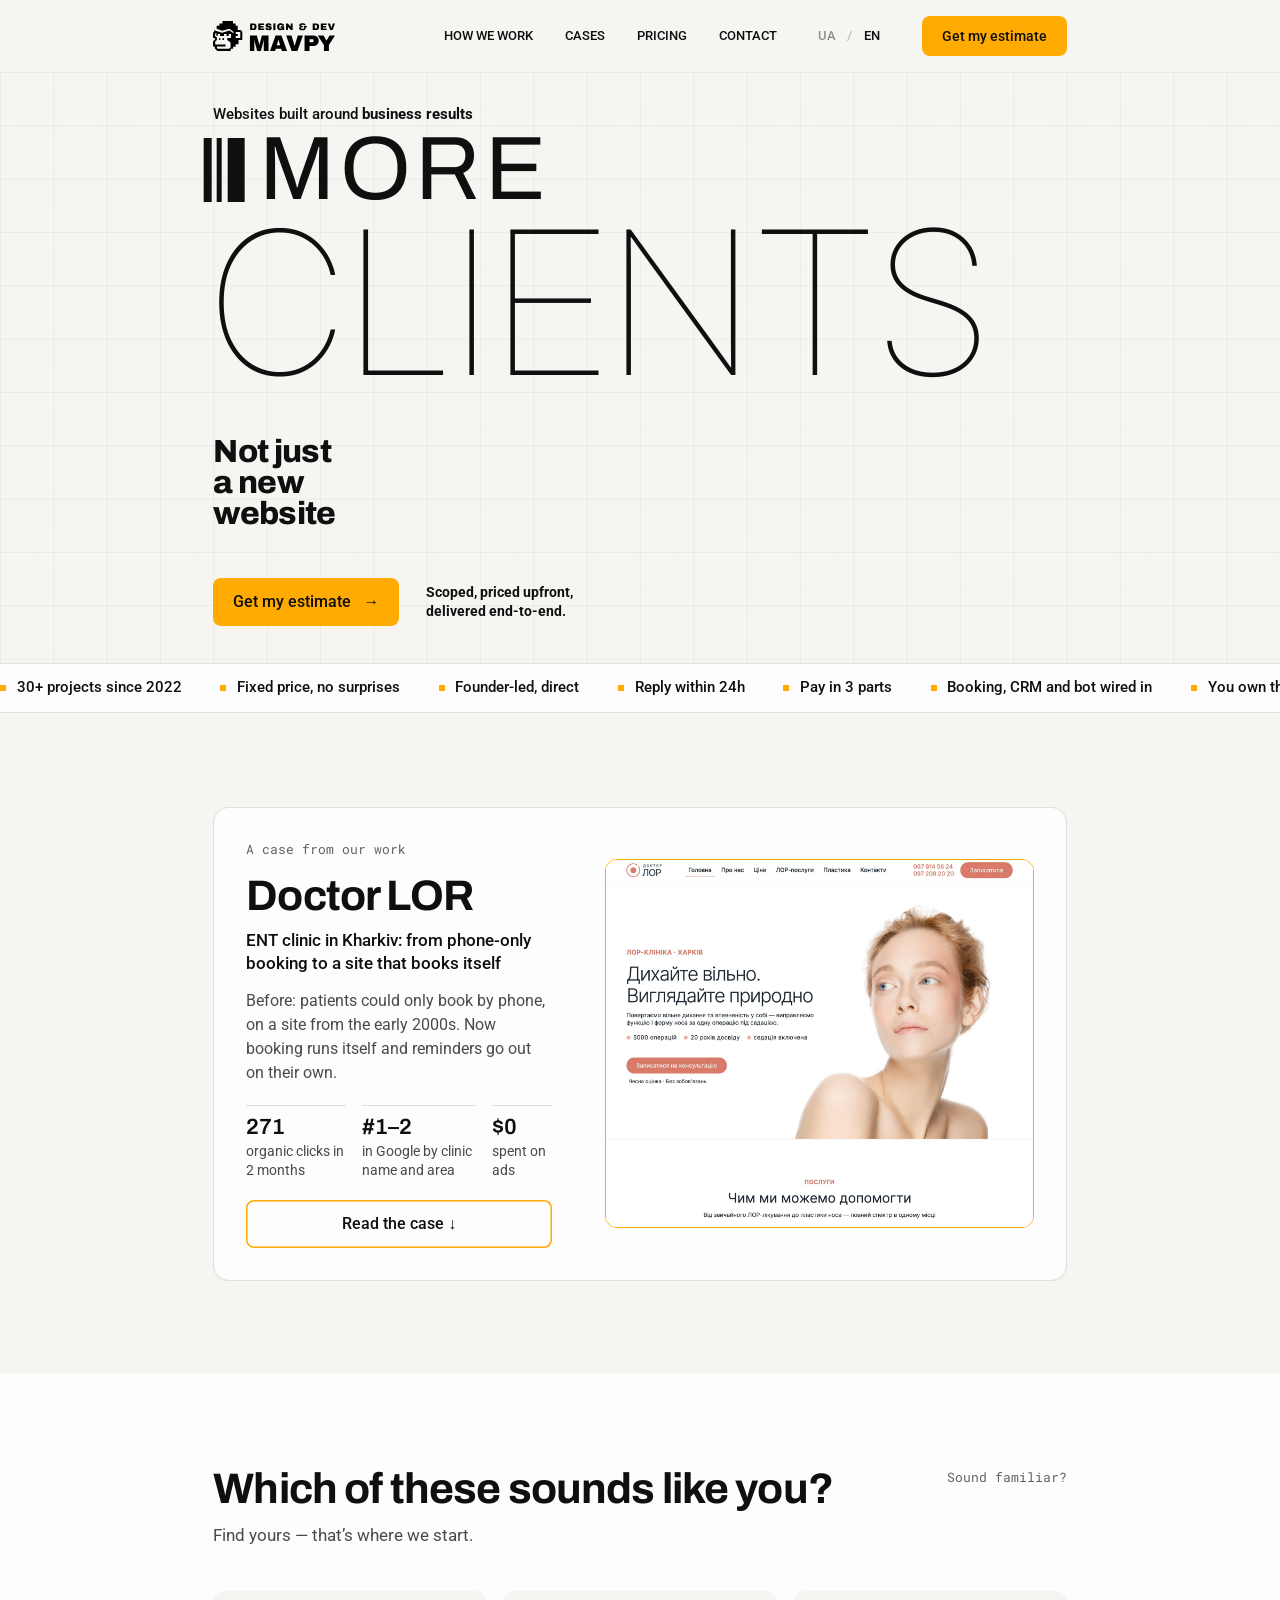
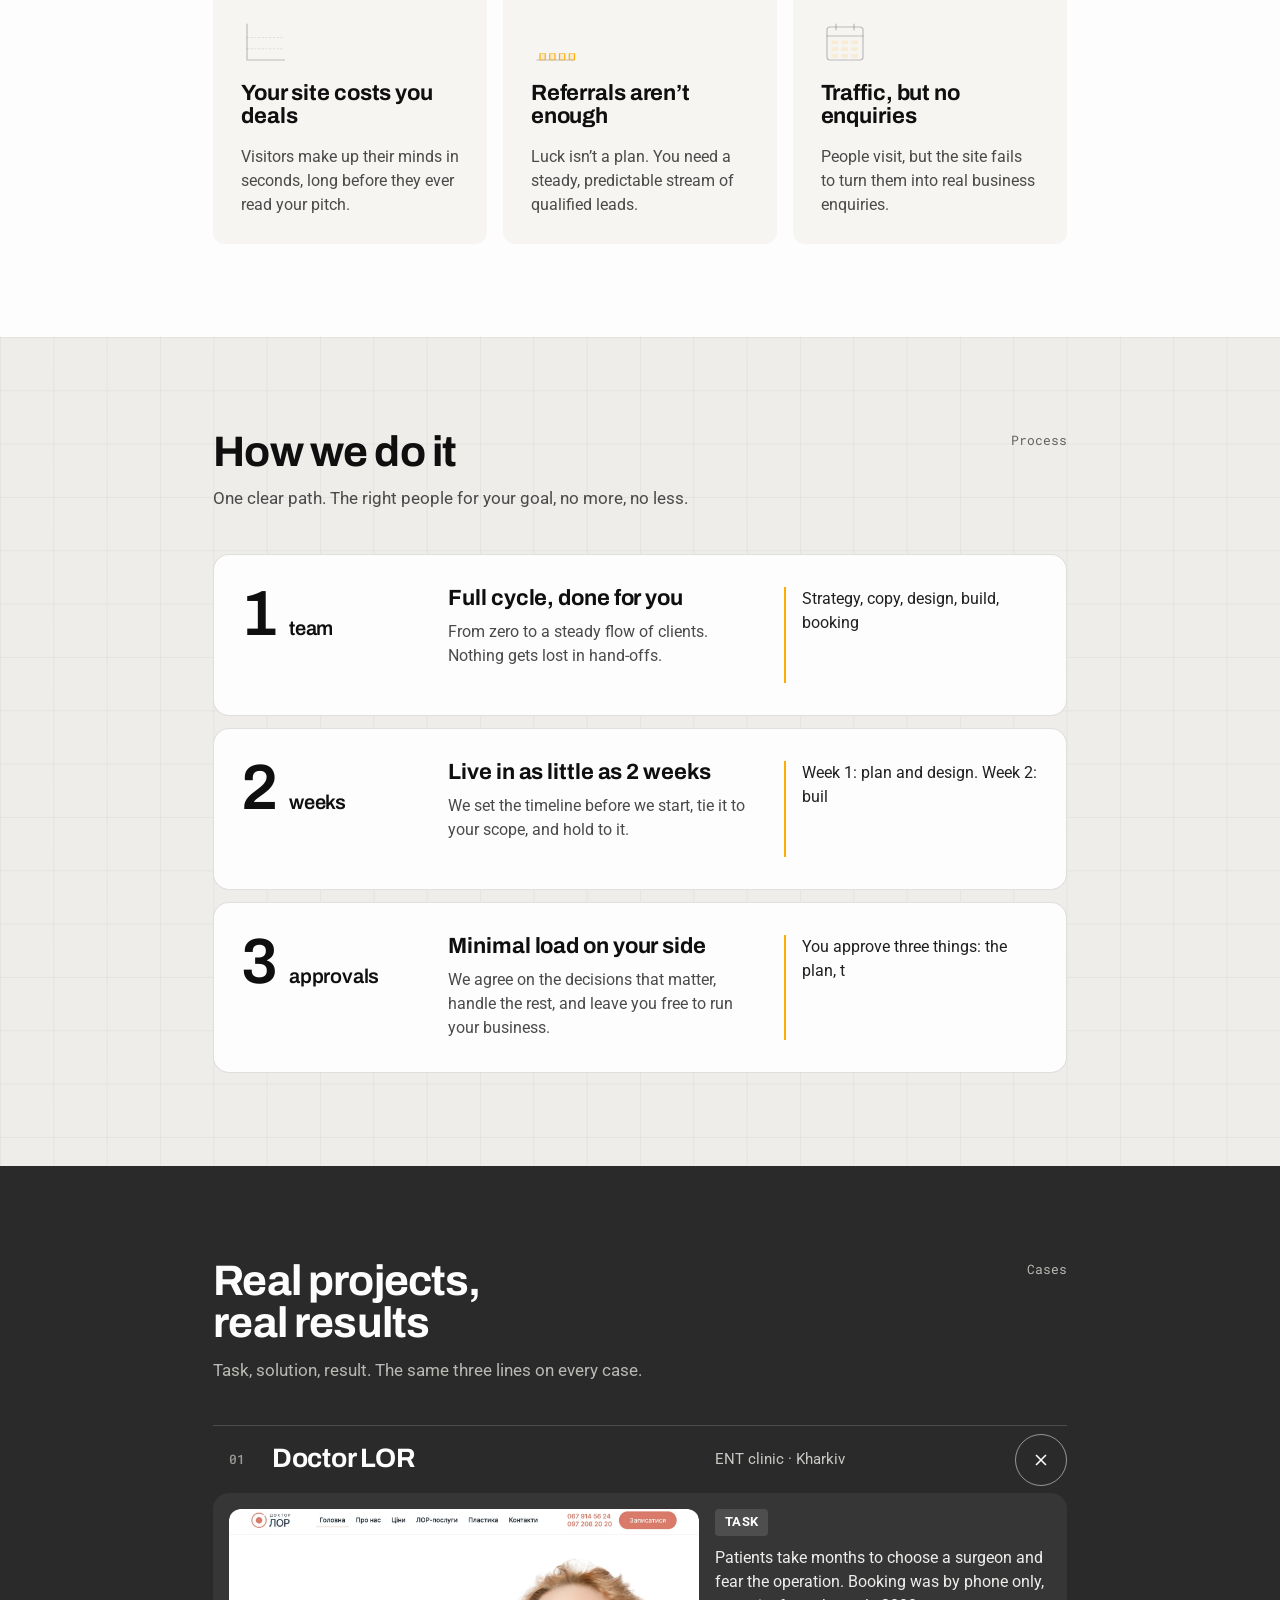
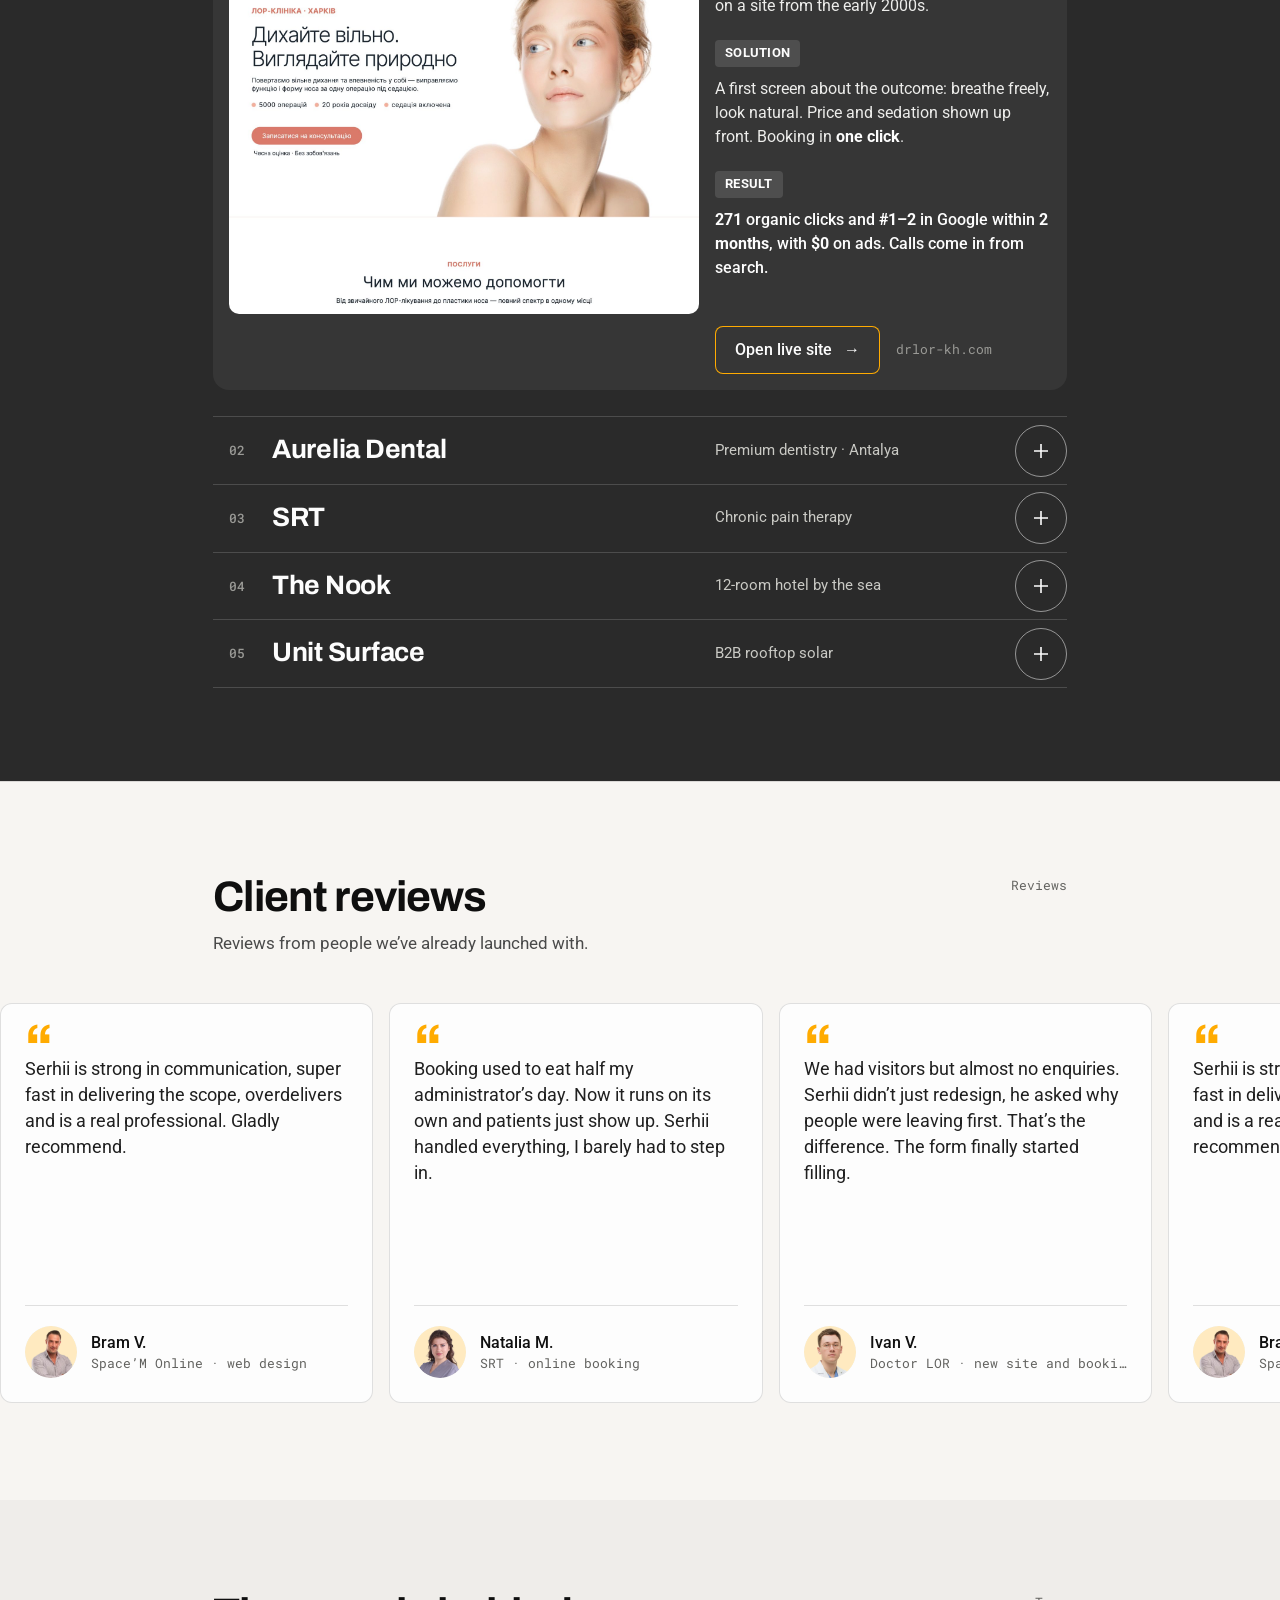
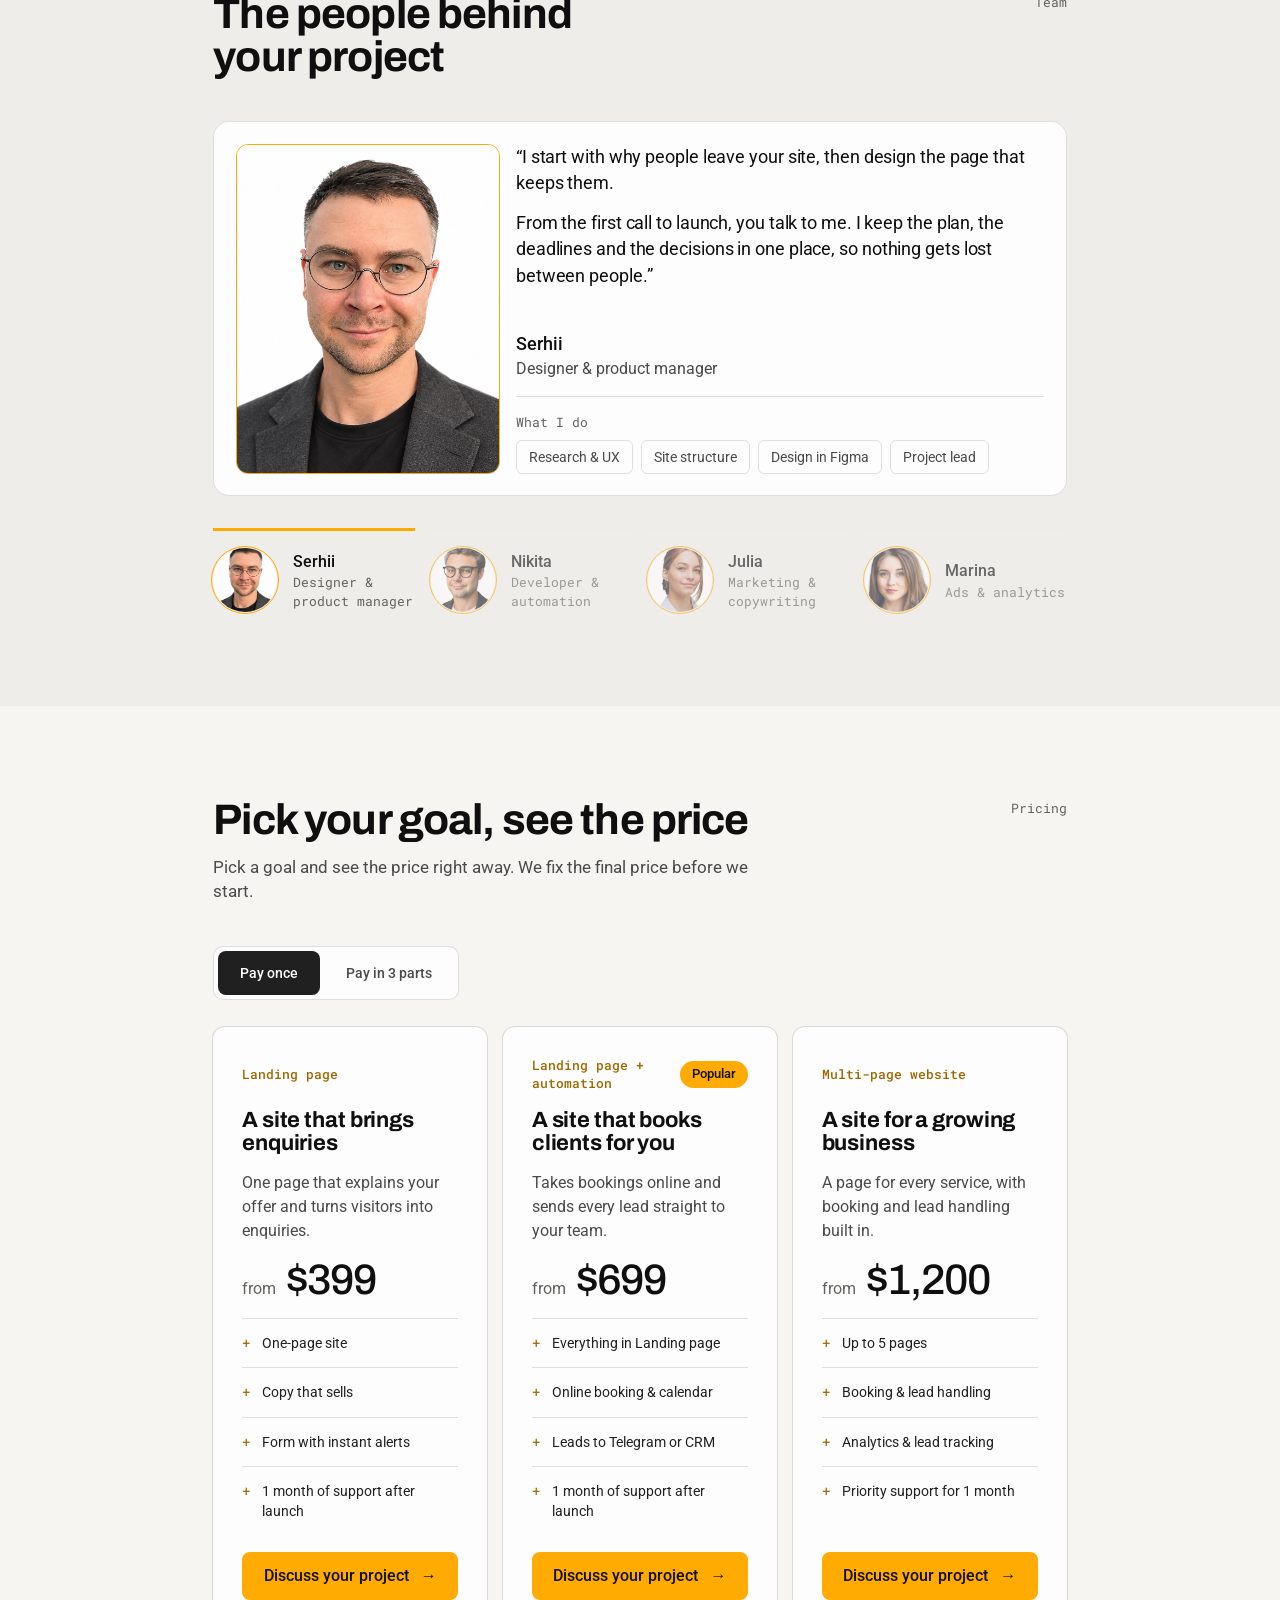
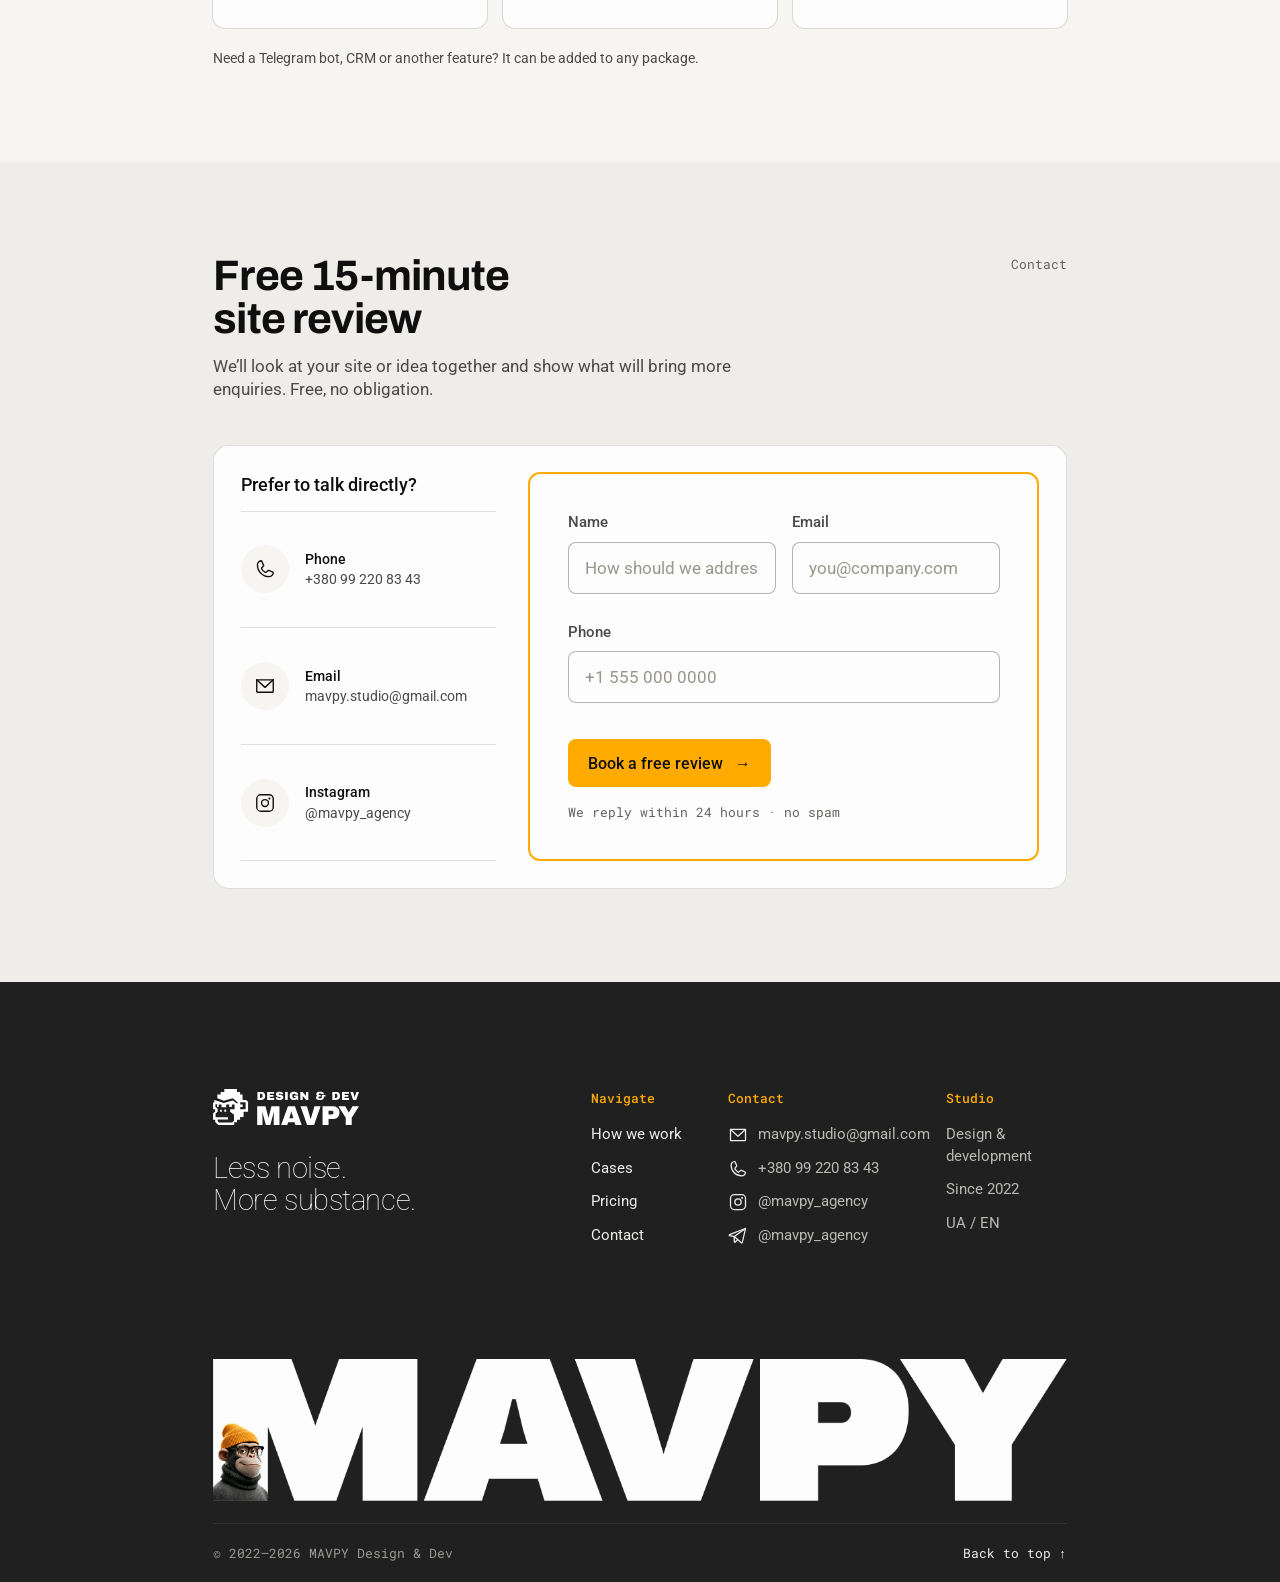
==== commit d0f49a48: "Merge pull request #19 from mavpy/v3.8/edits v3.8 — правки 26.11: hero, кнопки, процесс, цены" ====
--- a/en/index.html
+++ b/en/index.html
@@ -25,15 +25,15 @@
   <div class="mv-mnav-row"><div class="mv-lang" role="group" aria-label="Language"><a href="../" data-lang="uk" hreflang="uk" aria-current="false">UA</a><span class="sep" aria-hidden="true">/</span><a href="./" data-lang="en" hreflang="en" aria-current="true">EN</a></div><a href="#contact" class="mv-btn">Get my estimate</a></div>
 </nav>
 <main>
-<section id="top" class="mv-hero" data-spotlight="">
-  <div class="a-bg" aria-hidden="true" style="position:absolute;inset:0;--d:1.05s"><div class="mv-mat"></div><div class="mv-mat-glow"></div><div class="mv-streaks" data-streaks=""></div></div>
+<section id="top" class="mv-hero">
+  <div class="a-bg" aria-hidden="true" style="position:absolute;inset:0;--d:1.05s"><div class="mv-mat"></div><div class="mv-streaks" data-streaks=""></div></div>
   <div class="mv-wrap mv-hero-in">
     <div class="mv-hero-top">
       <div>
         <p class="mv-kicker a-blur" style="--d:.45s">Websites built around <b>business results</b></p>
         <h1 style="margin:0">
-          <span class="a-mask"><span class="mv-more" data-tilt=""><span class="mv-bars" aria-hidden="true"><i></i><i></i><i></i></span><span class="mv-more-w">MORE</span></span></span>
-          <span class="a-mask"><span class="mv-clients" data-tilt="" style="--d:.15s">clients</span></span>
+          <span class="a-mask"><span class="mv-more"><span class="mv-bars" aria-hidden="true"><i></i><i></i><i></i></span><span class="mv-more-w">MORE</span></span></span>
+          <span class="a-mask"><span class="mv-clients" style="--d:.15s">CLIENTS</span></span>
         </h1>
       </div>
       <p class="mv-notjust" data-type="" aria-label="Not just a new website">Not just<br>a new<br>website</p>
@@ -52,15 +52,15 @@
       <h2 class="v-h2">Doctor LOR</h2>
       <p class="v-fc-sub">ENT clinic in Kharkiv: from phone-only booking to a site that books itself</p>
       <p class="v-lead">Before: patients could only book by phone, on a site from the early 2000s. Now booking runs itself and reminders go out on their own.</p>
-      <ul class="v-stats"><li><b>271</b><span>organic clicks in 2 months</span></li><li><b>#1–2</b><span>in Google for the clinic’s name and district</span></li><li><b>$0</b><span>spent on ads</span></li></ul>
+      <ul class="v-stats"><li><b>271</b><span>organic clicks in 2 months</span></li><li><b>#1–2</b><span>in Google by clinic name and area</span></li><li><b>$0</b><span>spent on ads</span></li></ul>
       <div class="v-actions"><a class="mv-btn mv-btn--amber" href="#cases">Read the case ↓</a></div>
     </div>
     <a class="v-fc-shot" href="https://www.drlor-kh.com/" target="_blank" rel="noopener" aria-label="Open live site: drlor-kh.com"><img class="v-shot" src="../assets/img/case-doctor-lor.jpg" alt="Doctor LOR website" loading="lazy" decoding="async"></a>
   </div></div>
 </section>
 <section class="v-sec v-bg-white" data-reveal=""><div class="v-wrap"><div class="v-head "><p class="v-idx"><span>Sound familiar?</span></p><div><h2 class="v-h2">Which of these sounds like you?</h2><p class="v-lead">Find yours — that’s where we start.</p></div></div><div class="v-3"><div class="v-card v-pain"><div class="v-pain-top"><svg class="pi pi--grow" viewBox="0 0 64 64" aria-hidden="true"><path class="pi-ax" d="M8 56H58M8 56V8"/><path class="pi-grid" d="M8 41H58M8 26H58"/><path class="pi-ln" pathLength="1" d="M10 48 L22 40 L31 44 L43 28 L56 14"/><circle class="pi-dot" cx="56" cy="14" r="2.6"/></svg></div><h3 class="v-h3">Your site costs you deals</h3><p>Visitors make up their minds in seconds, long before they ever read your pitch.</p></div><div class="v-card v-pain"><div class="v-pain-top"><svg class="pi pi--bars" viewBox="0 0 64 64" aria-hidden="true"><path class="pi-ax" d="M8 56H58"/><rect class="pi-bar" x="12" y="20" width="7" height="36" rx="1.5"/><rect class="pi-bar" x="25" y="20" width="7" height="36" rx="1.5"/><rect class="pi-bar" x="38" y="20" width="7" height="36" rx="1.5"/><rect class="pi-bar" x="51" y="20" width="7" height="36" rx="1.5"/></svg></div><h3 class="v-h3">Referrals aren’t enough</h3><p>Luck isn’t a plan. You need a steady, predictable stream of qualified leads.</p></div><div class="v-card v-pain"><div class="v-pain-top"><svg class="pi pi--cal" viewBox="0 0 64 64" aria-hidden="true"><rect class="pi-ax" x="8" y="12" width="48" height="44" rx="4"/><path class="pi-ax" d="M8 24H56M20 8V16M44 8V16"/><rect class="pi-cell" x="14" y="30" width="9" height="5" rx="1.2"/><rect class="pi-cell" x="27" y="30" width="9" height="5" rx="1.2"/><rect class="pi-cell" x="40" y="30" width="9" height="5" rx="1.2"/><rect class="pi-cell" x="14" y="39" width="9" height="5" rx="1.2"/><rect class="pi-cell" x="27" y="39" width="9" height="5" rx="1.2"/><rect class="pi-cell" x="40" y="39" width="9" height="5" rx="1.2"/><rect class="pi-cell" x="14" y="48" width="9" height="5" rx="1.2"/><rect class="pi-cell" x="27" y="48" width="9" height="5" rx="1.2"/><rect class="pi-cell" x="40" y="48" width="9" height="5" rx="1.2"/></svg></div><h3 class="v-h3">Traffic, but no enquiries</h3><p>People visit, but the site fails to turn them into real business enquiries.</p></div></div></div></section>
-<section id="how" class="v-sec v-bg-warm" data-reveal=""><div class="v-wrap"><div class="v-head "><p class="v-idx"><span>Process</span></p><div><h2 class="v-h2">How we do it</h2><p class="v-lead">One clear path. The right people for your goal, no more, no less.</p></div></div>
-  <ol class="v-flow"><li class="v-flow-step"><p class="v-flow-fig"><b>1</b><span>team</span></p><div class="v-flow-main"><h3 class="v-h3">Full cycle, done for you</h3><p>From zero to a steady flow of clients. Nothing gets lost in hand-offs.</p></div><div class="v-flow-side"><p class="v-flow-more">Strategy, copy, design, build, booking and ads. One team, one contract.</p><span class="v-flow-bar" aria-hidden="true"><i></i></span></div></li><li class="v-flow-step"><p class="v-flow-fig"><b>2</b><span>weeks</span></p><div class="v-flow-main"><h3 class="v-h3">Live in as little as 2 weeks</h3><p>We set the timeline before we start, tie it to your scope, and hold to it.</p></div><div class="v-flow-side"><p class="v-flow-more">Week 1: plan and design. Week 2: build, connect and launch.</p><span class="v-flow-bar" aria-hidden="true"><i></i></span></div></li><li class="v-flow-step"><p class="v-flow-fig"><b>3</b><span>approvals</span></p><div class="v-flow-main"><h3 class="v-h3">Minimal load on your side</h3><p>We agree on the decisions that matter, handle the rest, and leave you free to run your business.</p></div><div class="v-flow-side"><p class="v-flow-more">You approve three things: the plan, the design and the launch. We handle the rest.</p><span class="v-flow-bar" aria-hidden="true"><i></i></span></div></li></ol>
+<section id="how" class="v-sec v-bg-warm v-bg-grid" data-reveal=""><div class="v-wrap"><div class="v-head "><p class="v-idx"><span>Process</span></p><div><h2 class="v-h2">How we do it</h2><p class="v-lead">One clear path. The right people for your goal, no more, no less.</p></div></div>
+  <ol class="v-flow"><li class="v-flow-step"><p class="v-flow-fig"><b>1</b><span>team</span></p><div class="v-flow-main"><h3 class="v-h3">Full cycle, done for you</h3><p>From zero to a steady flow of clients. Nothing gets lost in hand-offs.</p></div><div class="v-flow-side"><p class="v-flow-more" data-type="scroll" aria-label="Strategy, copy, design, build, booking and ads. One team and one contract, so nothing gets lost between contractors.">Strategy, copy, design, build, booking and ads. One team and one contract, so nothing gets lost between contractors.</p><span class="v-flow-bar" aria-hidden="true"><i></i></span></div></li><li class="v-flow-step"><p class="v-flow-fig"><b>2</b><span>weeks</span></p><div class="v-flow-main"><h3 class="v-h3">Live in as little as 2 weeks</h3><p>We set the timeline before we start, tie it to your scope, and hold to it.</p></div><div class="v-flow-side"><p class="v-flow-more" data-type="scroll" aria-label="Week 1: plan and design. Week 2: build, integrations and launch. The timeline is fixed in the contract.">Week 1: plan and design. Week 2: build, integrations and launch. The timeline is fixed in the contract.</p><span class="v-flow-bar" aria-hidden="true"><i></i></span></div></li><li class="v-flow-step"><p class="v-flow-fig"><b>3</b><span>approvals</span></p><div class="v-flow-main"><h3 class="v-h3">Minimal load on your side</h3><p>We agree on the decisions that matter, handle the rest, and leave you free to run your business.</p></div><div class="v-flow-side"><p class="v-flow-more" data-type="scroll" aria-label="You approve three things: the plan, the design and the launch. We do the rest and show you the result.">You approve three things: the plan, the design and the launch. We do the rest and show you the result.</p><span class="v-flow-bar" aria-hidden="true"><i></i></span></div></li></ol>
 </div></section>
 <section id="cases" class="v-sec v-dark" data-reveal=""><div class="v-wrap"><div class="v-head "><p class="v-idx"><span>Cases</span></p><div><h2 class="v-h2">Real projects, <br>real results</h2><p class="v-lead">Task, solution, result. The same three lines on every case.</p></div></div><div class="v-cases" data-accordion=""><article class="v-case">
   <div class="v-case-row"><span class="v-case-l"><span class="v-num">01</span><h3 class="v-case-name">Doctor LOR</h3></span><span class="v-case-kind">ENT clinic · Kharkiv</span>
@@ -98,7 +98,7 @@
     <div class="v-case-txt"><dl><div><dt>Task</dt><dd>Owners of industrial roofs don’t see solar as income, and B2B decisions take <b>months</b>.</dd></div><div><dt>Solution</dt><dd>Headline: “Your roof is an untapped financial asset”. An ROI calculator on the first screen: payback in <b>5–7 years</b>.</dd></div><div class="res"><dt>Result</dt><dd>Visitors see <b>their own payback</b> before the first call, so sales talks start further along.</dd></div></dl><p class="v-actions v-case-act"><a class="mv-btn mv-btn--amber" href="https://unit-surface-c8e2de.webflow.io/" target="_blank" rel="noopener">Open live site <span class="ar" aria-hidden="true">→</span></a><span class="v-host">unit-surface.webflow.io</span></p></div>
   </div></div></div>
 </article></div></div></section>
-<section class="v-sec v-bg-base v-rule" data-reveal=""><div class="v-wrap"><div class="v-head "><p class="v-idx"><span>Reviews</span></p><div><h2 class="v-h2">What clients say</h2><p class="v-lead">Reviews from people we’ve already launched with.</p></div></div></div>
+<section class="v-sec v-bg-base v-rule" data-reveal=""><div class="v-wrap"><div class="v-head "><p class="v-idx"><span>Reviews</span></p><div><h2 class="v-h2">Client reviews</h2><p class="v-lead">Reviews from people we’ve already launched with.</p></div></div></div>
   <div class="mv-marq v-revs"><div class="mv-track mv-track--slow"><figure class="v-card v-review"><span class="q" aria-hidden="true">“</span><blockquote>Serhii is strong in communication, super fast in delivering the scope, overdelivers and is a real professional. Gladly recommend.</blockquote><figcaption><img class="v-ava" src="../assets/img/review-bram-spacem.png" alt="" loading="lazy" decoding="async"><span><strong>Bram V.</strong><em>Space’M Online · web design</em></span></figcaption></figure><figure class="v-card v-review"><span class="q" aria-hidden="true">“</span><blockquote>Booking used to eat half my administrator’s day. Now it runs on its own and patients just show up. Serhii handled everything, I barely had to step in.</blockquote><figcaption><img class="v-ava" src="../assets/img/review-natalia-srt.png" alt="" loading="lazy" decoding="async"><span><strong>Natalia M.</strong><em>SRT · online booking</em></span></figcaption></figure><figure class="v-card v-review"><span class="q" aria-hidden="true">“</span><blockquote>We had visitors but almost no enquiries. Serhii didn’t just redesign, he asked why people were leaving first. That’s the difference. The form finally started filling.</blockquote><figcaption><img class="v-ava" src="../assets/img/review-ivan.png" alt="" loading="lazy" decoding="async"><span><strong>Ivan V.</strong><em>Doctor LOR · new site and booking</em></span></figcaption></figure><figure class="v-card v-review"><span class="q" aria-hidden="true">“</span><blockquote>Serhii is strong in communication, super fast in delivering the scope, overdelivers and is a real professional. Gladly recommend.</blockquote><figcaption><img class="v-ava" src="../assets/img/review-bram-spacem.png" alt="" loading="lazy" decoding="async"><span><strong>Bram V.</strong><em>Space’M Online · web design</em></span></figcaption></figure><figure class="v-card v-review"><span class="q" aria-hidden="true">“</span><blockquote>Booking used to eat half my administrator’s day. Now it runs on its own and patients just show up. Serhii handled everything, I barely had to step in.</blockquote><figcaption><img class="v-ava" src="../assets/img/review-natalia-srt.png" alt="" loading="lazy" decoding="async"><span><strong>Natalia M.</strong><em>SRT · online booking</em></span></figcaption></figure><figure class="v-card v-review"><span class="q" aria-hidden="true">“</span><blockquote>We had visitors but almost no enquiries. Serhii didn’t just redesign, he asked why people were leaving first. That’s the difference. The form finally started filling.</blockquote><figcaption><img class="v-ava" src="../assets/img/review-ivan.png" alt="" loading="lazy" decoding="async"><span><strong>Ivan V.</strong><em>Doctor LOR · new site and booking</em></span></figcaption></figure><figure class="v-card v-review" aria-hidden="true"><span class="q" aria-hidden="true">“</span><blockquote>Serhii is strong in communication, super fast in delivering the scope, overdelivers and is a real professional. Gladly recommend.</blockquote><figcaption><img class="v-ava" src="../assets/img/review-bram-spacem.png" alt="" loading="lazy" decoding="async"><span><strong>Bram V.</strong><em>Space’M Online · web design</em></span></figcaption></figure><figure class="v-card v-review" aria-hidden="true"><span class="q" aria-hidden="true">“</span><blockquote>Booking used to eat half my administrator’s day. Now it runs on its own and patients just show up. Serhii handled everything, I barely had to step in.</blockquote><figcaption><img class="v-ava" src="../assets/img/review-natalia-srt.png" alt="" loading="lazy" decoding="async"><span><strong>Natalia M.</strong><em>SRT · online booking</em></span></figcaption></figure><figure class="v-card v-review" aria-hidden="true"><span class="q" aria-hidden="true">“</span><blockquote>We had visitors but almost no enquiries. Serhii didn’t just redesign, he asked why people were leaving first. That’s the difference. The form finally started filling.</blockquote><figcaption><img class="v-ava" src="../assets/img/review-ivan.png" alt="" loading="lazy" decoding="async"><span><strong>Ivan V.</strong><em>Doctor LOR · new site and booking</em></span></figcaption></figure><figure class="v-card v-review" aria-hidden="true"><span class="q" aria-hidden="true">“</span><blockquote>Serhii is strong in communication, super fast in delivering the scope, overdelivers and is a real professional. Gladly recommend.</blockquote><figcaption><img class="v-ava" src="../assets/img/review-bram-spacem.png" alt="" loading="lazy" decoding="async"><span><strong>Bram V.</strong><em>Space’M Online · web design</em></span></figcaption></figure><figure class="v-card v-review" aria-hidden="true"><span class="q" aria-hidden="true">“</span><blockquote>Booking used to eat half my administrator’s day. Now it runs on its own and patients just show up. Serhii handled everything, I barely had to step in.</blockquote><figcaption><img class="v-ava" src="../assets/img/review-natalia-srt.png" alt="" loading="lazy" decoding="async"><span><strong>Natalia M.</strong><em>SRT · online booking</em></span></figcaption></figure><figure class="v-card v-review" aria-hidden="true"><span class="q" aria-hidden="true">“</span><blockquote>We had visitors but almost no enquiries. Serhii didn’t just redesign, he asked why people were leaving first. That’s the difference. The form finally started filling.</blockquote><figcaption><img class="v-ava" src="../assets/img/review-ivan.png" alt="" loading="lazy" decoding="async"><span><strong>Ivan V.</strong><em>Doctor LOR · new site and booking</em></span></figcaption></figure></div></div></section>
 <section id="team" class="v-sec v-bg-warm" data-reveal=""><div class="v-wrap"><div class="v-head "><p class="v-idx"><span>Team</span></p><div><h2 class="v-h2">The people behind <br>your project</h2></div></div>
   <div class="v-team" data-team=""><div class="v-stage"><div class="v-member is-active" data-member="0">
@@ -111,9 +111,9 @@
       <img class="v-member-photo" src="../assets/img/team-marina.jpg" alt="Marina" loading="lazy" decoding="async">
       <div class="v-member-txt"><blockquote class="v-quote"><p>“I run your ads and set up tracking, so you see which channel brings paying clients and which one only spends the budget.</p><p>You get a short report in plain words: what we spent, what came in, and what we change next.”</p></blockquote><div><p class="v-who"><strong>Marina</strong><span>Ads & analytics</span></p><p class="v-what"><em>What I do</em><span>Google & Meta ads</span><span>Analytics & tracking</span><span>Cost per enquiry reports</span><span>Budget planning</span></p></div></div></div></div><div class="v-tabs"><button type="button" class="v-tab is-active" data-tab="0" aria-pressed="true"><span class="bar" aria-hidden="true"><i></i></span><img class="v-ava" src="../assets/img/team-serhii.jpg" alt="" loading="lazy" decoding="async"><span><strong>Serhii</strong><em>Designer & product manager</em></span></button><button type="button" class="v-tab" data-tab="1" aria-pressed="false"><span class="bar" aria-hidden="true"><i></i></span><img class="v-ava" src="../assets/img/team-nikita.jpg" alt="" loading="lazy" decoding="async"><span><strong>Nikita</strong><em>Developer & automation</em></span></button><button type="button" class="v-tab" data-tab="2" aria-pressed="false"><span class="bar" aria-hidden="true"><i></i></span><img class="v-ava" src="../assets/img/team-julia.jpg" alt="" loading="lazy" decoding="async"><span><strong>Julia</strong><em>Marketing & copywriting</em></span></button><button type="button" class="v-tab" data-tab="3" aria-pressed="false"><span class="bar" aria-hidden="true"><i></i></span><img class="v-ava" src="../assets/img/team-marina.jpg" alt="" loading="lazy" decoding="async"><span><strong>Marina</strong><em>Ads & analytics</em></span></button></div></div>
 </div></section>
-<section id="pricing" class="v-sec v-bg-base" data-reveal=""><div class="v-wrap"><div class="v-head "><p class="v-idx"><span>Pricing</span></p><div><h2 class="v-h2">Pick your goal, see the price</h2><p class="v-lead">No form, no call just to see a number. Find your goal and see where it starts.</p></div></div>
+<section id="pricing" class="v-sec v-bg-base" data-reveal=""><div class="v-wrap"><div class="v-head "><p class="v-idx"><span>Pricing</span></p><div><h2 class="v-h2">Pick your goal, see the price</h2><p class="v-lead">Pick a goal and see the price right away. We fix the final price before we start.</p></div></div>
   <div class="v-pay" role="group" aria-label="Pay once / Pay in 3 parts"><button type="button" aria-pressed="true" data-pay="1">Pay once</button><button type="button" aria-pressed="false" data-pay="3">Pay in 3 parts</button></div>
-  <div class="v-3 v-plans"><div class="v-card v-plan" data-spot-card=""><div class="v-plan-top"><span class="v-plan-kind">Landing page</span></div><h3 class="v-h3">A site that brings enquiries</h3><p>One page that explains your offer and turns visitors into enquiries.</p><p class="v-price"><span>from</span><b data-p1="$399" data-p3="3 × $133">$399</b></p><ul><li>One-page site</li><li>Design & development</li><li>Copy that sells</li><li>Form with instant alerts</li><li>1 month of support after launch</li></ul><a class="mv-btn" href="#contact" data-goal="clients">Discuss your project <span class="ar" aria-hidden="true">→</span></a></div><div class="v-card v-plan is-rec" data-spot-card=""><div class="v-plan-top"><span class="v-plan-kind">Landing page + automation</span><span class="v-badge">Popular</span></div><h3 class="v-h3">A site that books clients for you</h3><p>Takes bookings online and sends every lead straight to your team.</p><p class="v-price"><span>from</span><b data-p1="$699" data-p3="3 × $233">$699</b></p><ul><li>Everything in Landing page</li><li>Online booking & calendar</li><li>Leads to Telegram or CRM</li><li>1 month of support after launch</li></ul><a class="mv-btn" href="#contact" data-goal="service">Discuss your project <span class="ar" aria-hidden="true">→</span></a></div><div class="v-card v-plan" data-spot-card=""><div class="v-plan-top"><span class="v-plan-kind">Multi-page website</span></div><h3 class="v-h3">A site for a growing business</h3><p>A page for every service, with booking and lead handling built in.</p><p class="v-price"><span>from</span><b data-p1="$1,200" data-p3="3 × $400">$1,200</b></p><ul><li>Up to 5 pages</li><li>Booking & lead handling</li><li>Analytics & lead tracking</li><li>Two language versions</li><li>Priority support for 1 month</li></ul><a class="mv-btn" href="#contact" data-goal="redesign">Discuss your project <span class="ar" aria-hidden="true">→</span></a></div></div><p class="v-note">Need a Telegram bot, CRM or another feature? It can be added to any package.</p>
+  <div class="v-3 v-plans"><div class="v-card v-plan" data-spot-card=""><div class="v-plan-top"><span class="v-plan-kind">Landing page</span></div><h3 class="v-h3">A site that brings enquiries</h3><p>One page that explains your offer and turns visitors into enquiries.</p><p class="v-price"><span>from</span><b data-p1="$399" data-p3="3 × $133">$399</b></p><ul><li>One-page site</li><li>Copy that sells</li><li>Form with instant alerts</li><li>1 month of support after launch</li></ul><a class="mv-btn" href="#contact" data-goal="clients">Discuss your project <span class="ar" aria-hidden="true">→</span></a></div><div class="v-card v-plan is-rec" data-spot-card=""><div class="v-plan-top"><span class="v-plan-kind">Landing page + automation</span><span class="v-badge">Popular</span></div><h3 class="v-h3">A site that books clients for you</h3><p>Takes bookings online and sends every lead straight to your team.</p><p class="v-price"><span>from</span><b data-p1="$699" data-p3="3 × $233">$699</b></p><ul><li>Everything in Landing page</li><li>Online booking & calendar</li><li>Leads to Telegram or CRM</li><li>1 month of support after launch</li></ul><a class="mv-btn" href="#contact" data-goal="service">Discuss your project <span class="ar" aria-hidden="true">→</span></a></div><div class="v-card v-plan" data-spot-card=""><div class="v-plan-top"><span class="v-plan-kind">Multi-page website</span></div><h3 class="v-h3">A site for a growing business</h3><p>A page for every service, with booking and lead handling built in.</p><p class="v-price"><span>from</span><b data-p1="$1,200" data-p3="3 × $400">$1,200</b></p><ul><li>Up to 5 pages</li><li>Booking & lead handling</li><li>Analytics & lead tracking</li><li>Priority support for 1 month</li></ul><a class="mv-btn" href="#contact" data-goal="redesign">Discuss your project <span class="ar" aria-hidden="true">→</span></a></div></div><p class="v-note">Need a Telegram bot, CRM or another feature? It can be added to any package.</p>
 </div></section>
 <section id="contact" class="v-sec v-bg-warm" data-reveal=""><div class="v-wrap"><div class="v-head "><p class="v-idx"><span>Contact</span></p><div><h2 class="v-h2">Free 15‑minute <br>site review</h2><p class="v-lead">We’ll look at your site or idea together and show what will bring more enquiries. Free, no obligation.</p></div></div>
   <div class="v-contact v-contact--2">
@@ -122,9 +122,9 @@
     <div data-form-fields="">
       <input type="hidden" name="goal" value="">
       <div class="v-fields">
-        <label class="v-field"><span>Name</span><input class="v-in" name="name" autocomplete="name" required="required"></label>
-        <label class="v-field"><span>Email</span><input class="v-in" type="email" name="email" autocomplete="email" required="required"></label>
-        <label class="v-field v-field--full"><span>Phone</span><input class="v-in" type="tel" name="phone" autocomplete="tel" required="required"></label>
+        <label class="v-field"><span>Name</span><input class="v-in" name="name" placeholder="How should we address you?" autocomplete="name" required="required"></label>
+        <label class="v-field"><span>Email</span><input class="v-in" type="email" name="email" placeholder="you@company.com" autocomplete="email" required="required"></label>
+        <label class="v-field v-field--full"><span>Phone</span><input class="v-in" type="tel" name="phone" placeholder="+1 555 000 0000" autocomplete="tel" required="required"></label>
       </div>
       <p class="mv-err" data-form-error="" hidden="hidden" role="alert"></p>
       <div class="v-submit"><button class="mv-btn" type="submit">Book a free review <span class="ar" aria-hidden="true">→</span></button><span class="v-host">We reply within 24 hours · no spam</span></div>
@@ -138,7 +138,6 @@
     <nav aria-label="Footer navigation"><p class="v-foot-h">Navigate</p><a href="#how">How we work</a><a href="#cases">Cases</a><a href="#pricing">Pricing</a><a href="#contact">Contact</a></nav>
     <div><p class="v-foot-h">Contact</p><a class="v-foot-ic" href="mailto:mavpy.studio@gmail.com"><svg class="ico" aria-hidden="true" stroke-width="3.75" stroke-linecap="round" stroke-linejoin="round" viewBox="0 0 60 60" fill="none"><path d="M7.5 13.125H52.5V45C52.5 45.4973 52.3025 45.9742 51.9508 46.3258C51.5992 46.6775 51.1223 46.875 50.625 46.875H9.375C8.87772 46.875 8.40081 46.6775 8.04918 46.3258C7.69754 45.9742 7.5 45.4973 7.5 45V13.125Z" stroke="currentColor"/><path d="M52.5 13.125L30 33.75L7.5 13.125" stroke="currentColor"/></svg><span>mavpy.studio@gmail.com</span></a><a class="v-foot-ic" href="tel:+380992208343"><svg class="ico" aria-hidden="true" stroke-width="3.75" stroke-linecap="round" stroke-linejoin="round" viewBox="0 0 60 60" fill="none"><path d="M38.5289 34.0641C38.7886 33.8913 39.0872 33.786 39.3979 33.7578C39.7085 33.7295 40.0212 33.7792 40.3078 33.9023L51.3609 38.8547C51.7334 39.0139 52.0444 39.2895 52.2472 39.6401C52.45 39.9908 52.5337 40.3977 52.4859 40.8C52.1218 43.5212 50.7818 46.0176 48.715 47.8248C46.6482 49.632 43.9955 50.6271 41.25 50.625C32.7962 50.625 24.6887 47.2668 18.711 41.289C12.7333 35.3113 9.375 27.2038 9.375 18.75C9.3729 16.0045 10.368 13.3518 12.1752 11.285C13.9825 9.21825 16.4788 7.8782 19.2 7.51407C19.6023 7.46628 20.0092 7.55006 20.3599 7.75286C20.7105 7.95566 20.9861 8.26658 21.1453 8.63907L26.0977 19.7016C26.2193 19.9857 26.2689 20.2955 26.2419 20.6034C26.2149 20.9113 26.1122 21.2078 25.943 21.4664L20.9344 27.4219C20.7567 27.69 20.6517 27.9996 20.6295 28.3204C20.6073 28.6413 20.6687 28.9624 20.8078 29.2524C22.7461 33.2203 26.8477 37.2727 30.8273 39.1922C31.1189 39.3307 31.4414 39.3907 31.7633 39.3665C32.0851 39.3422 32.395 39.2345 32.6625 39.0539L38.5289 34.0641Z" stroke="currentColor"/></svg><span>+380 99 220 83 43</span></a><a class="v-foot-ic" href="https://instagram.com/mavpy_agency" target="_blank" rel="noopener"><svg class="ico" aria-hidden="true" stroke-width="3.75" stroke-linecap="round" stroke-linejoin="round" viewBox="0 0 60 60" fill="none"><path d="M39.375 30C39.375 35.1777 35.1777 39.375 30 39.375C24.8223 39.375 20.625 35.1777 20.625 30C20.625 24.8223 24.8223 20.625 30 20.625C35.1777 20.625 39.375 24.8223 39.375 30Z" stroke="currentColor"/><path d="M18.75 7.5H41.25C47.4632 7.5 52.5 12.5368 52.5 18.75V41.25C52.5 47.4632 47.4632 52.5 41.25 52.5H18.75C12.5368 52.5 7.5 47.4632 7.5 41.25V18.75C7.5 12.5368 12.5368 7.5 18.75 7.5Z" stroke="currentColor"/><path d="M42.1875 20.625C43.7408 20.625 45 19.3658 45 17.8125C45 16.2592 43.7408 15 42.1875 15C40.6342 15 39.375 16.2592 39.375 17.8125C39.375 19.3658 40.6342 20.625 42.1875 20.625Z" fill="currentColor"/></svg><span>@mavpy_agency</span></a><a class="v-foot-ic" href="https://t.me/mavpy_agency" target="_blank" rel="noopener"><svg class="ico" aria-hidden="true" stroke-width="3.75" stroke-linecap="round" stroke-linejoin="round" viewBox="0 0 60 60" fill="none"><path d="M18.7501 31.6103L39.9048 50.1564C40.1485 50.3714 40.4439 50.5194 40.762 50.5858C41.0801 50.6522 41.41 50.6349 41.7193 50.5354C42.0287 50.4359 42.3069 50.2577 42.5266 50.0183C42.7464 49.7789 42.9001 49.4864 42.9728 49.1697L52.5001 7.78612C52.5094 7.74462 52.5072 7.70137 52.4938 7.66101C52.4805 7.62066 52.4563 7.5847 52.4241 7.55701C52.3918 7.52931 52.3526 7.51092 52.3107 7.5038C52.2687 7.49668 52.2257 7.5011 52.1861 7.51659L4.68762 26.1049C4.39275 26.2184 4.14265 26.4244 3.97486 26.6921C3.80708 26.9599 3.73065 27.2748 3.75707 27.5896C3.78348 27.9045 3.9113 28.2023 4.12135 28.4383C4.3314 28.6743 4.61234 28.8358 4.92199 28.8986L18.7501 31.6103Z" stroke="currentColor"/><path d="M18.7495 31.6101L52.3612 7.521" stroke="currentColor"/><path d="M29.1487 40.7299L21.9745 48.1736C21.7153 48.4426 21.3816 48.628 21.0163 48.706C20.651 48.7841 20.2707 48.7513 19.9242 48.6118C19.5777 48.4722 19.2808 48.2324 19.0715 47.923C18.8622 47.6136 18.7501 47.2487 18.7495 46.8752V31.6104" stroke="currentColor"/></svg><span>@mavpy_agency</span></a></div>
     <div><p class="v-foot-h">Studio</p><span>Design & development</span><span>Since 2022</span><span>UA / EN</span></div></div>
-  <div class="v-ticks" aria-hidden="true"><span>01</span><span>02</span><span>03</span><span>04</span><span>05</span><span>06</span><span>07</span><span>08</span><span>09</span><span>10</span><span>11</span><span>12</span></div>
   <p class="v-foot-word v-foot-word--img"><img src="../assets/img/footer-wordmark.png" alt="MAVPY" width="1271" height="212" loading="lazy"></p>
   <div class="v-foot-bot"><span>© 2022–2026 MAVPY Design & Dev</span><a href="#top">Back to top ↑</a></div>
 </div></footer>
--- a/styles.css
+++ b/styles.css
@@ -980,3 +980,60 @@
 :lang(uk) .mv-clients{font-size:calc(336 * var(--u));letter-spacing:.015em}
 :lang(uk) .mv-more-w{letter-spacing:.025em}
 @media (max-width:1023px){:lang(uk) .mv-more{flex-wrap:nowrap;align-items:flex-start}:lang(uk) .mv-more .mv-bars{align-self:flex-start;height:.62em;margin-top:.06em}:lang(uk) .mv-more-w{max-width:none;white-space:normal;width:min-content}}
+
+/* =========================================================
+   v3.8 — Serhii's cards on «✏️ Правки и контент → v3.8» (notes/2026-11-26-v3.8-edits.md)
+   ========================================================= */
+/* buttons: one behaviour everywhere — text colour stays, the whole button grows a touch */
+.mv-btn:hover,.mv-btn:focus-visible{color:var(--black);transform:translateY(-1px) scale(1.03);box-shadow:0 6px 14px -10px rgba(204,136,0,.5)}
+.mv-btn--amber:hover,.mv-btn--line:hover{color:var(--black);background:rgba(255,171,1,.1);transform:translateY(-1px) scale(1.03);box-shadow:inset 0 0 0 1.5px var(--amber-500)}
+.v-dark .mv-btn--amber:hover{color:var(--white)}
+.mv-btn--ghost:hover,.v-dark .mv-btn--ghost:hover{color:var(--white);background:rgba(255,255,255,.08);transform:translateY(-1px) scale(1.03)}
+.v-case-act .mv-btn--amber:hover{box-shadow:inset 0 0 0 1px var(--amber-500)}
+
+/* hero: calmer — no cursor light, no tilt; every line starts at the container's left edge; more air between tiers */
+.mv-hero .mv-more,.mv-hero .mv-clients{transform:none !important}
+.mv-hero-top{display:flex;flex-direction:column;align-items:flex-start}
+.mv-clients,:lang(uk) .mv-clients{font-size:calc(300 * var(--u));letter-spacing:.02em;line-height:.86;margin:calc(20 * var(--u)) 0 0 calc(-4 * var(--u))}
+.mv-notjust,.mv-notjust[data-type]{position:static;text-align:left;margin:calc(72 * var(--u)) 0 0;min-height:0}
+:lang(uk) .mv-notjust{font-size:calc(40 * var(--u));line-height:calc(44 * var(--u))}
+.mv-notjust .tw-line::after,.mv-notjust .tw-line:last-child::after{content:none !important;display:none !important}
+.mv-hero-bottom{justify-content:flex-start;margin-top:calc(72 * var(--u));gap:calc(40 * var(--u))}
+.mv-hero-bottom .mv-hero-note{order:2}
+.mv-hero-bottom .mv-btn{order:1}
+
+/* process: the hero grid as a quiet background; blocks ~10% taller; detail text is typed */
+.v-bg-grid{background-image:linear-gradient(rgba(15,15,15,.045) 1px,transparent 1px),linear-gradient(90deg,rgba(15,15,15,.045) 1px,transparent 1px);background-size:calc(80 * var(--u)) calc(80 * var(--u))}
+.v-flow-step{padding-block:max(28px,calc(48 * var(--u)))}
+.v-flow-more{font-size:var(--fs-body);line-height:1.5}
+.tw-wait{color:transparent}
+
+/* featured: button bottom on the screenshot's bottom edge; lower number row */
+.v-fc{align-items:stretch}
+.v-fc-txt{height:100%}
+.v-fc .v-stats{margin:max(20px,calc(28 * var(--u))) 0 max(20px,calc(28 * var(--u)))}
+.v-fc .v-stats li{padding-block:max(10px,calc(12 * var(--u))) 0;gap:4px}
+.v-fc-txt .v-actions{margin-top:auto}
+
+/* form placeholders */
+.v-in::placeholder{color:#9A968F;opacity:1}
+
+/* footer: smaller slogan, no ruler */
+.v-foot-tag{font-size:max(26px,calc(44 * var(--u)))}
+.v-ticks{display:none}
+
+@media (max-width:1023px){
+  .mv-clients,:lang(uk) .mv-clients{font-size:calc((100vw - 40px) * .2);margin-top:12px}
+  .mv-notjust,:lang(uk) .mv-notjust{order:0;align-self:flex-start;font-size:24px;line-height:28px;margin-top:32px}
+  .mv-hero-bottom{margin-top:32px;align-items:stretch}
+  .mv-hero-bottom .mv-hero-note{order:1}
+  .mv-hero-bottom .mv-btn{order:2}
+  :lang(uk) .mv-more{flex-wrap:nowrap;align-items:flex-end;font-size:min(16vw,80px)}
+  :lang(uk) .mv-more .mv-bars{align-self:flex-end;height:.72em;margin-top:0}
+  :lang(uk) .mv-more-w{width:auto}
+  .v-fc-txt{height:auto}
+  .v-flow-step{padding-block:28px}
+}
+.v-flow-side .v-flow-more{font-size:var(--fs-body);font-weight:400;line-height:1.5;color:var(--ink)}
+.v-fc .v-stats{grid-template-columns:minmax(0,1fr) minmax(0,1.15fr) minmax(0,.6fr)}
+@media (max-width:1023px){.v-fc .v-stats{grid-template-columns:repeat(3,minmax(0,1fr))}}
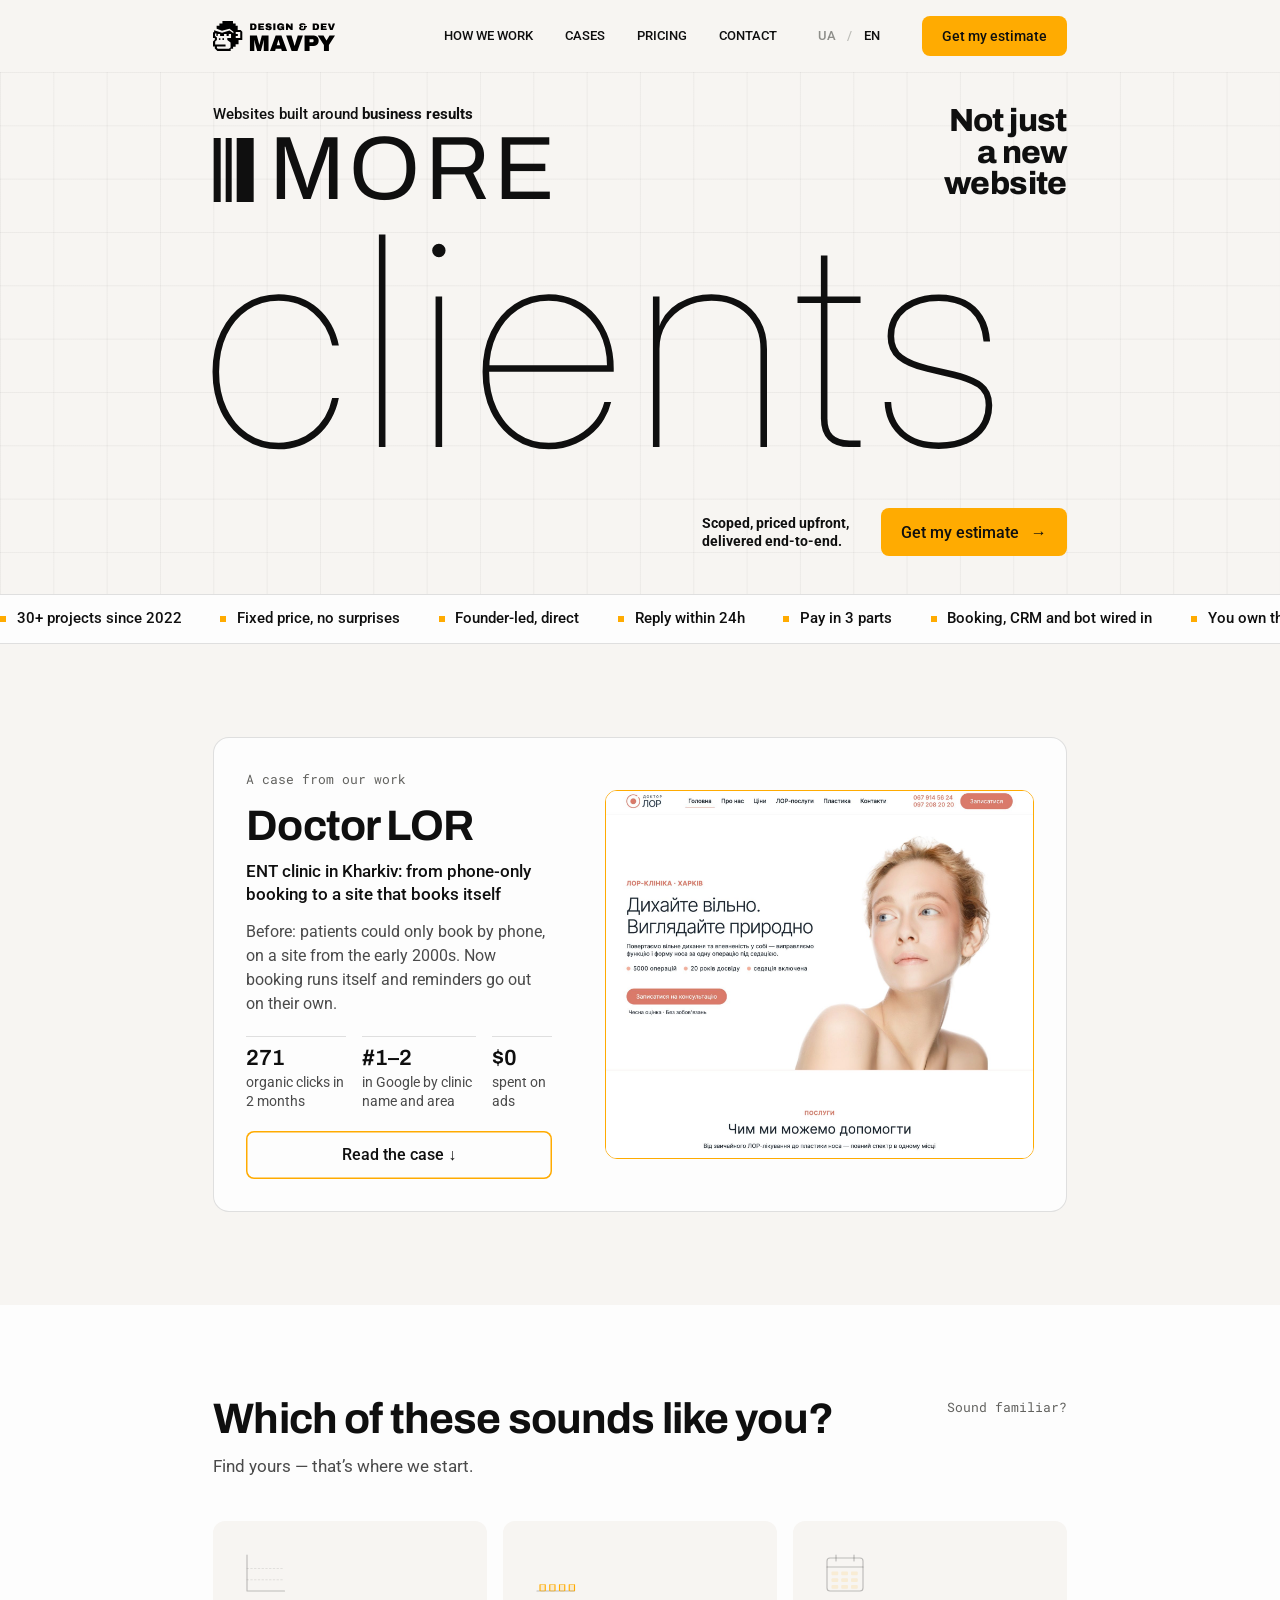
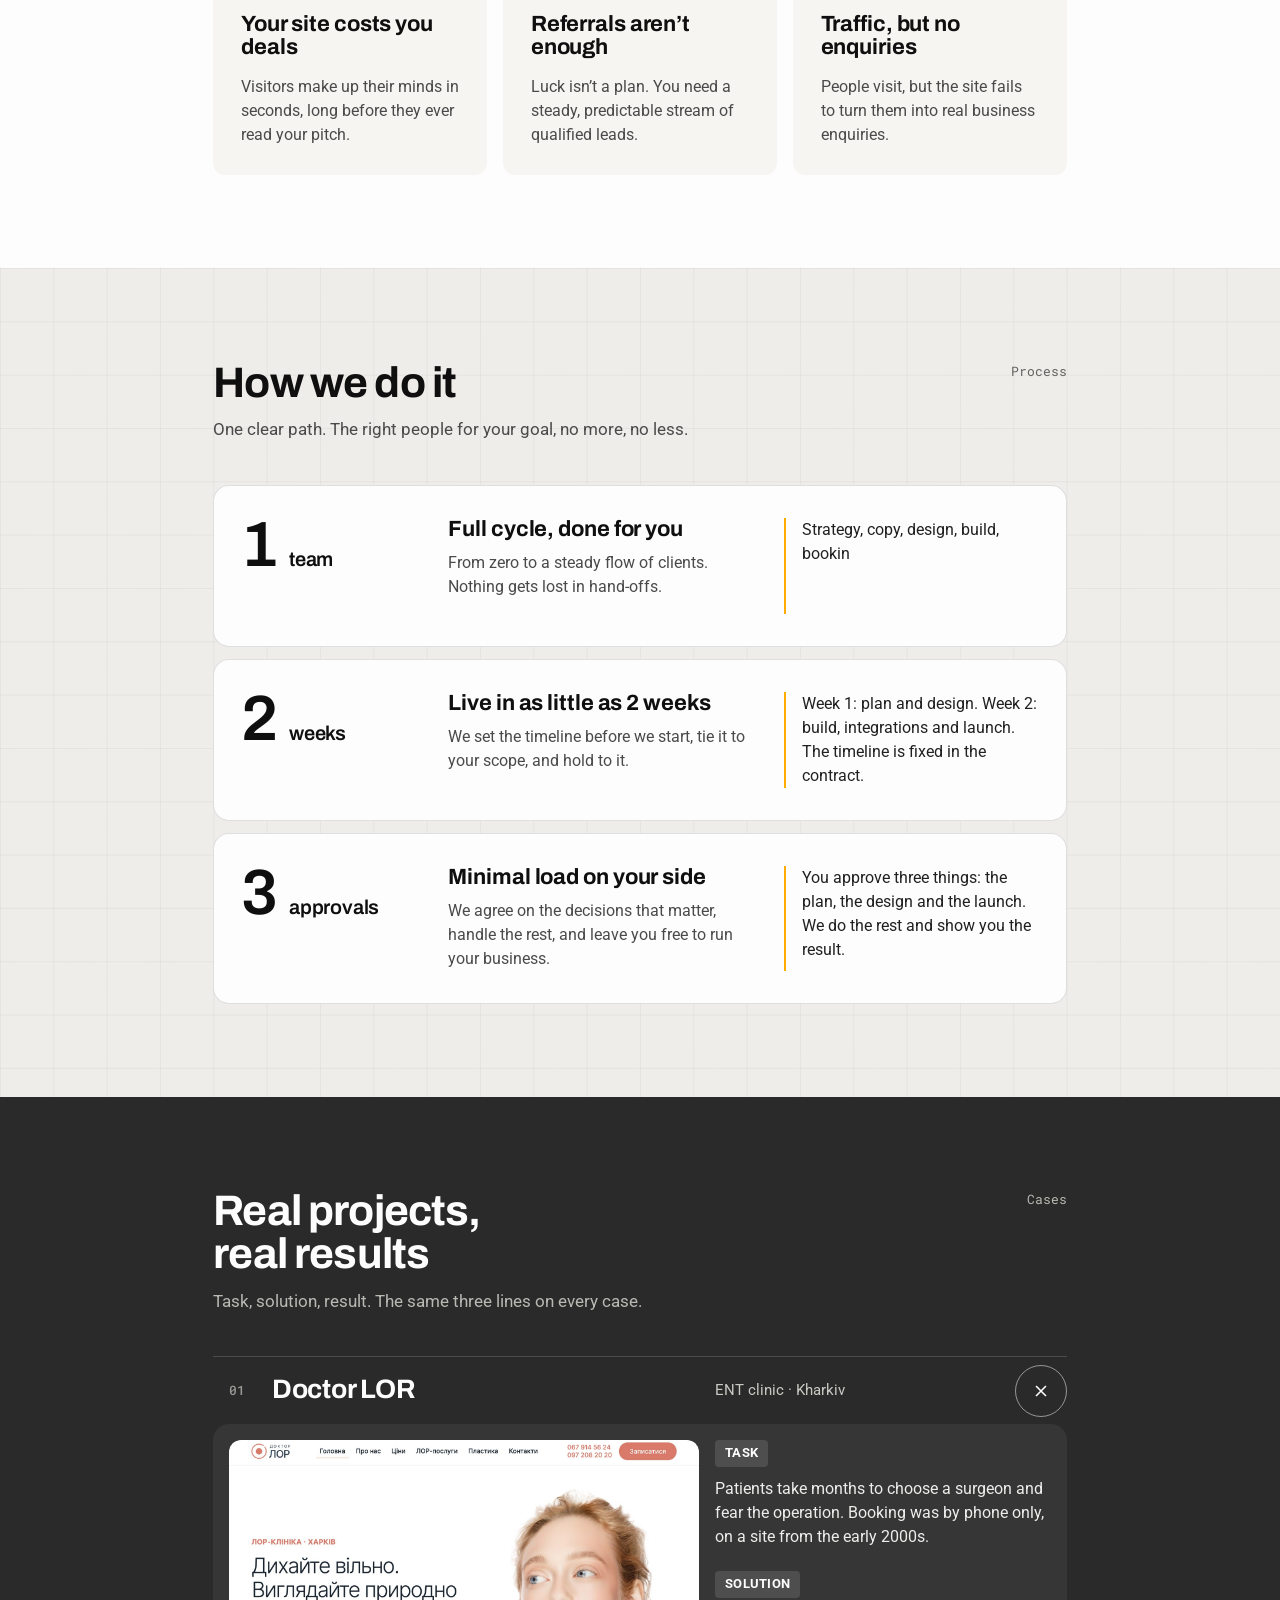
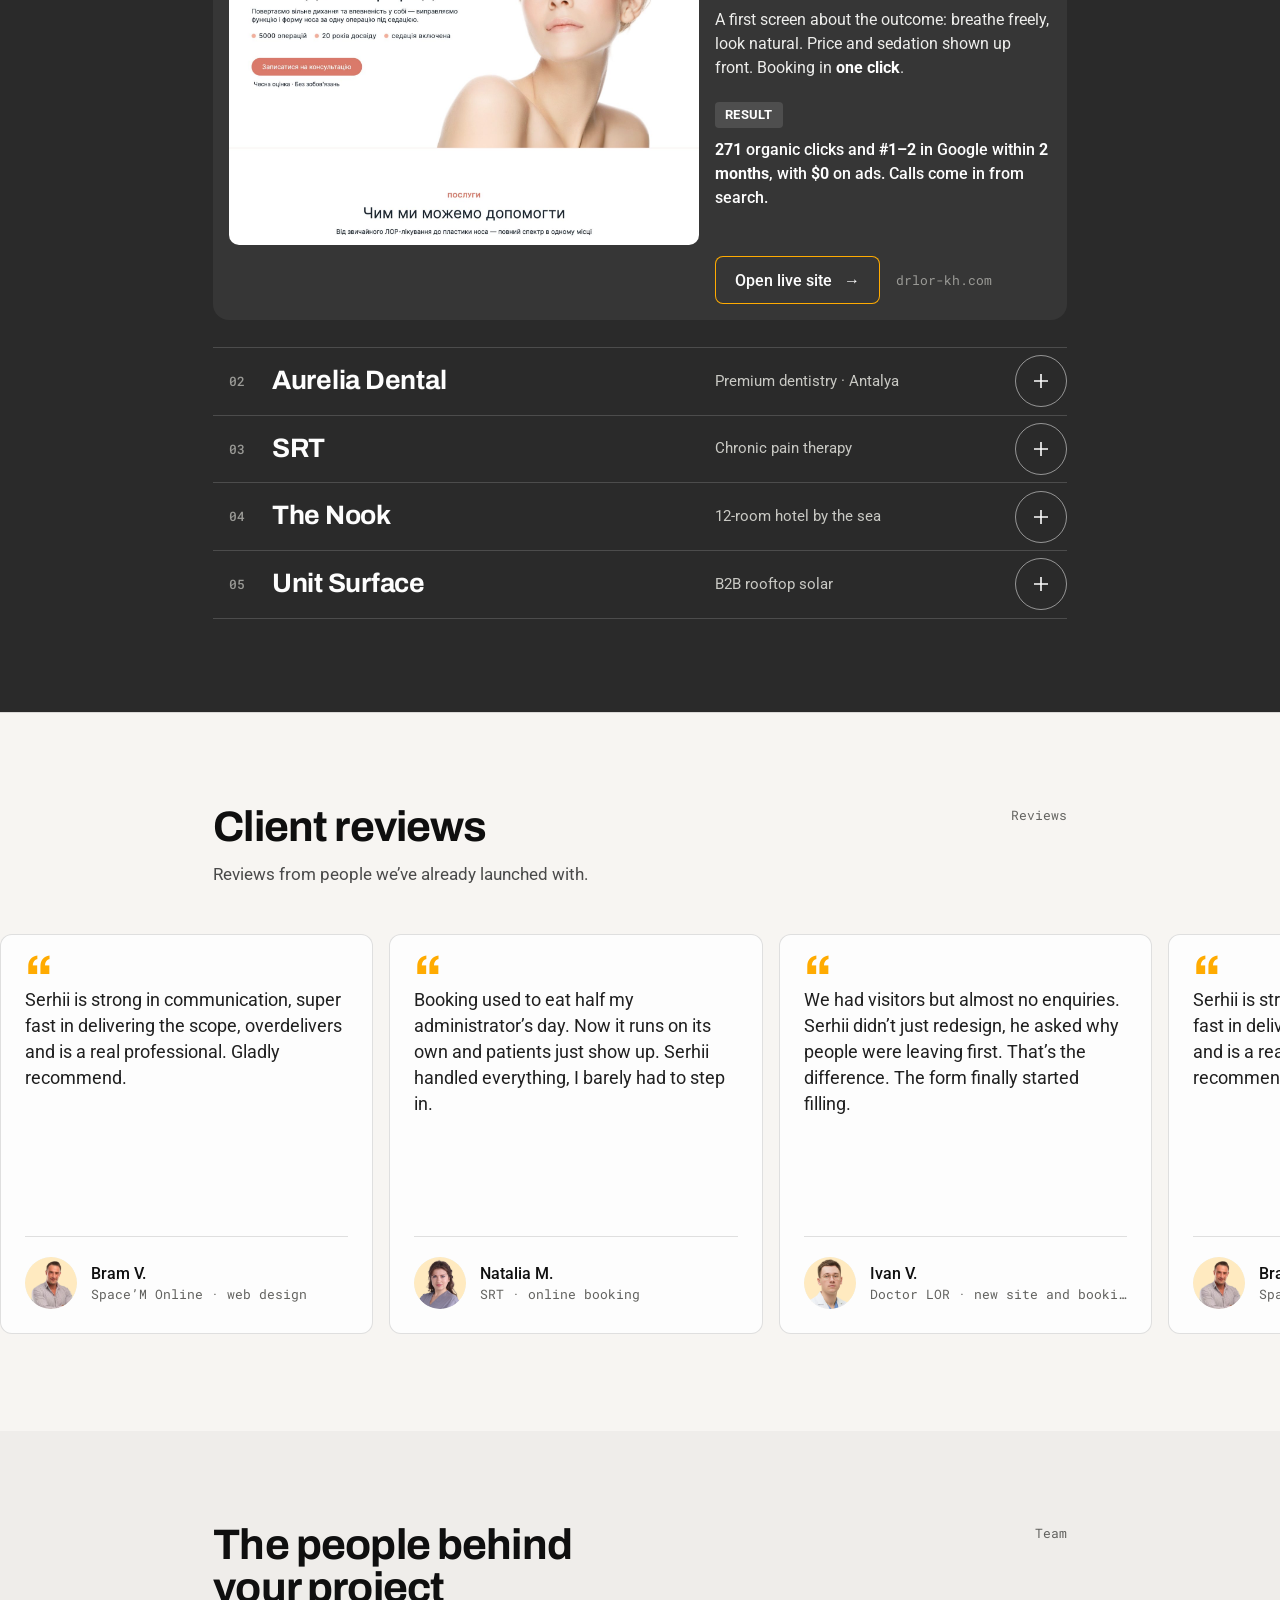
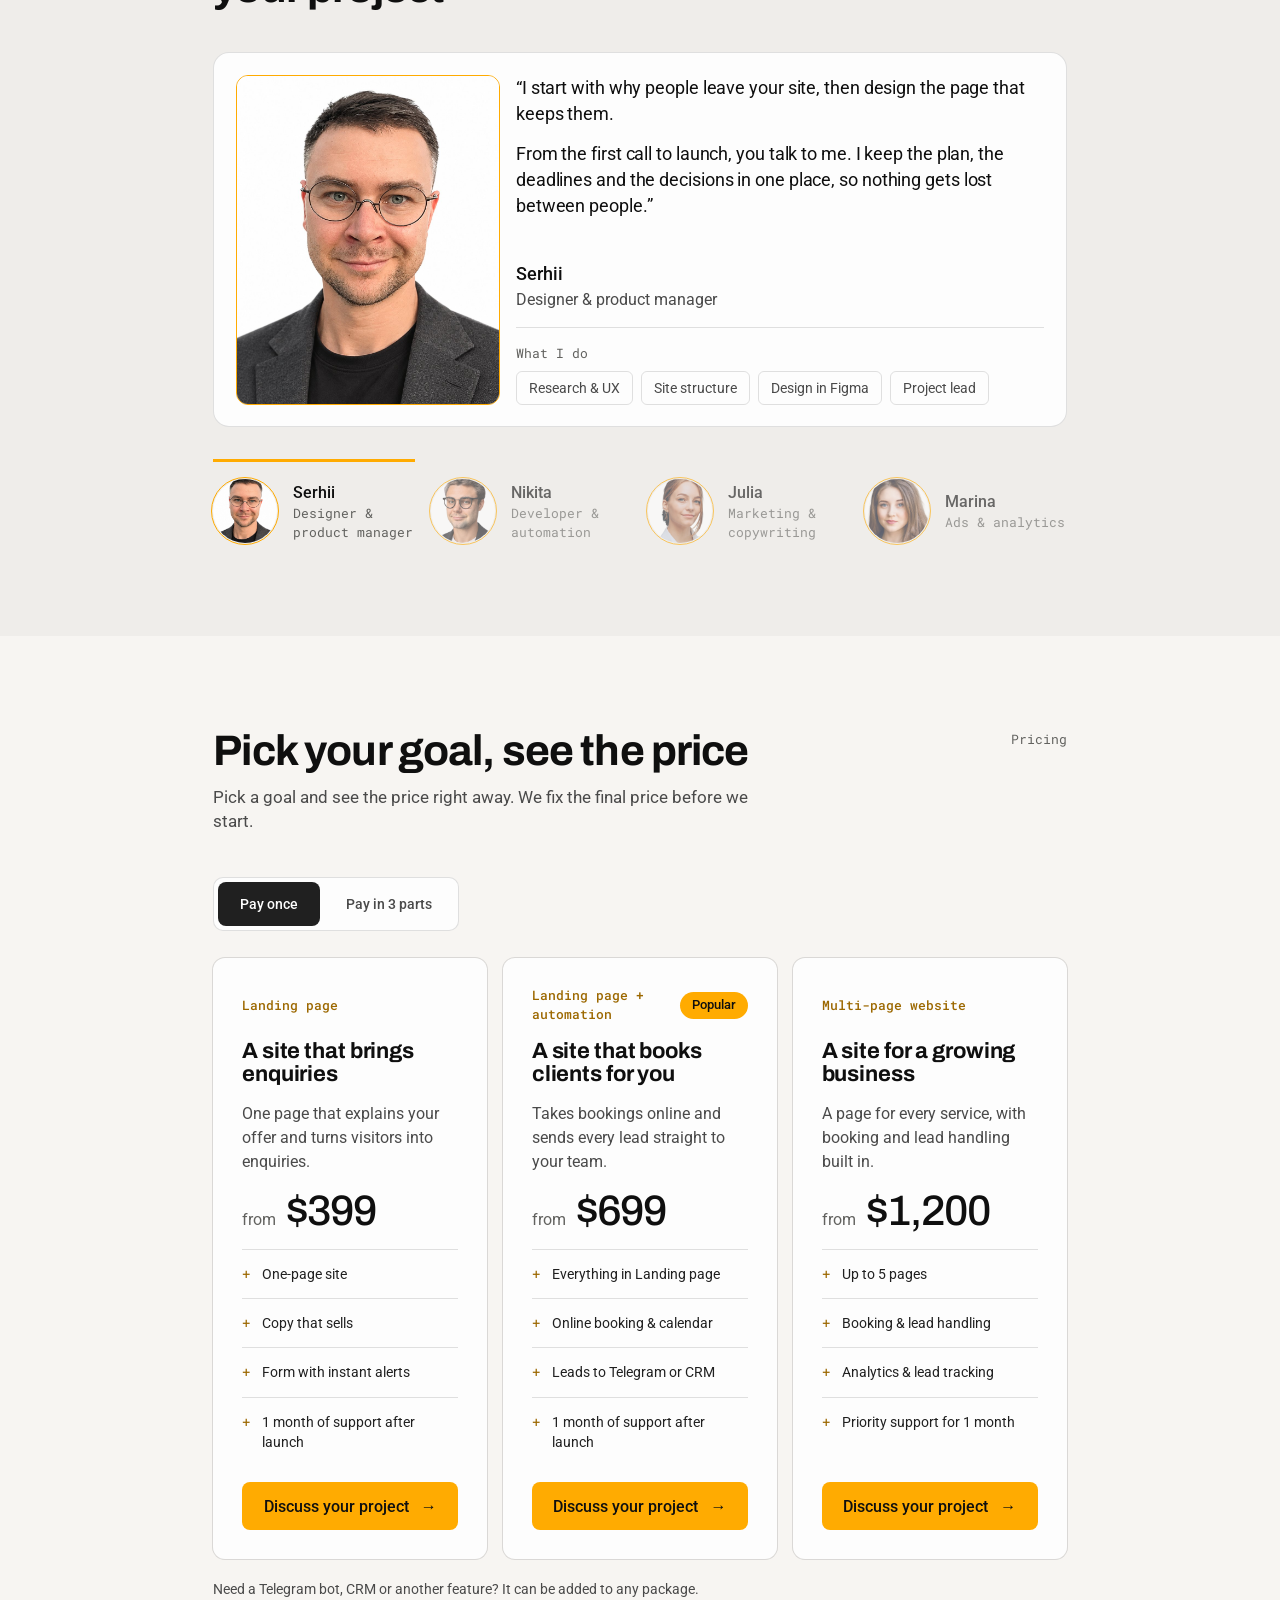
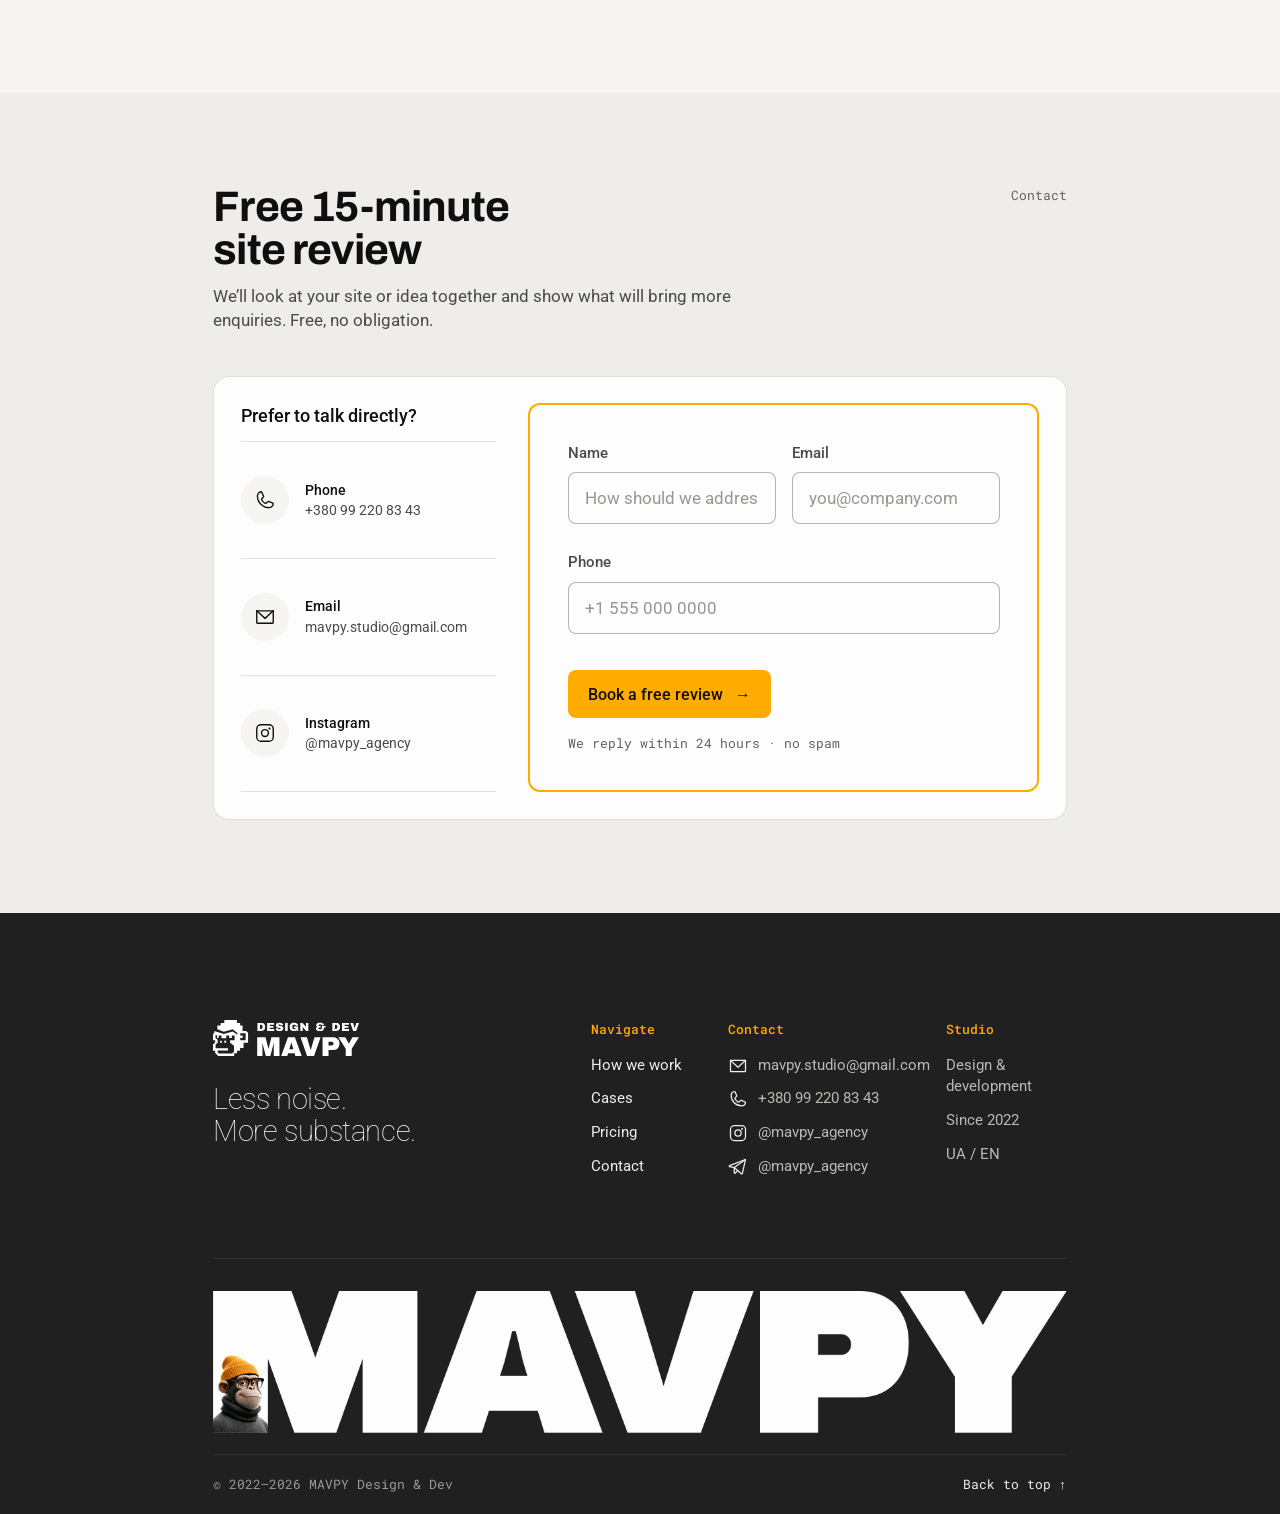
==== commit e7a72058: "Merge pull request #20 from mavpy/v3.9/edits v3.9 — правки 26.11: hero как в v3.7, кнопки, процесс, " ====
--- a/en/index.html
+++ b/en/index.html
@@ -33,7 +33,7 @@
         <p class="mv-kicker a-blur" style="--d:.45s">Websites built around <b>business results</b></p>
         <h1 style="margin:0">
           <span class="a-mask"><span class="mv-more"><span class="mv-bars" aria-hidden="true"><i></i><i></i><i></i></span><span class="mv-more-w">MORE</span></span></span>
-          <span class="a-mask"><span class="mv-clients" style="--d:.15s">CLIENTS</span></span>
+          <span class="a-mask"><span class="mv-clients" style="--d:.15s">clients</span></span>
         </h1>
       </div>
       <p class="mv-notjust" data-type="" aria-label="Not just a new website">Not just<br>a new<br>website</p>
@@ -138,6 +138,7 @@
     <nav aria-label="Footer navigation"><p class="v-foot-h">Navigate</p><a href="#how">How we work</a><a href="#cases">Cases</a><a href="#pricing">Pricing</a><a href="#contact">Contact</a></nav>
     <div><p class="v-foot-h">Contact</p><a class="v-foot-ic" href="mailto:mavpy.studio@gmail.com"><svg class="ico" aria-hidden="true" stroke-width="3.75" stroke-linecap="round" stroke-linejoin="round" viewBox="0 0 60 60" fill="none"><path d="M7.5 13.125H52.5V45C52.5 45.4973 52.3025 45.9742 51.9508 46.3258C51.5992 46.6775 51.1223 46.875 50.625 46.875H9.375C8.87772 46.875 8.40081 46.6775 8.04918 46.3258C7.69754 45.9742 7.5 45.4973 7.5 45V13.125Z" stroke="currentColor"/><path d="M52.5 13.125L30 33.75L7.5 13.125" stroke="currentColor"/></svg><span>mavpy.studio@gmail.com</span></a><a class="v-foot-ic" href="tel:+380992208343"><svg class="ico" aria-hidden="true" stroke-width="3.75" stroke-linecap="round" stroke-linejoin="round" viewBox="0 0 60 60" fill="none"><path d="M38.5289 34.0641C38.7886 33.8913 39.0872 33.786 39.3979 33.7578C39.7085 33.7295 40.0212 33.7792 40.3078 33.9023L51.3609 38.8547C51.7334 39.0139 52.0444 39.2895 52.2472 39.6401C52.45 39.9908 52.5337 40.3977 52.4859 40.8C52.1218 43.5212 50.7818 46.0176 48.715 47.8248C46.6482 49.632 43.9955 50.6271 41.25 50.625C32.7962 50.625 24.6887 47.2668 18.711 41.289C12.7333 35.3113 9.375 27.2038 9.375 18.75C9.3729 16.0045 10.368 13.3518 12.1752 11.285C13.9825 9.21825 16.4788 7.8782 19.2 7.51407C19.6023 7.46628 20.0092 7.55006 20.3599 7.75286C20.7105 7.95566 20.9861 8.26658 21.1453 8.63907L26.0977 19.7016C26.2193 19.9857 26.2689 20.2955 26.2419 20.6034C26.2149 20.9113 26.1122 21.2078 25.943 21.4664L20.9344 27.4219C20.7567 27.69 20.6517 27.9996 20.6295 28.3204C20.6073 28.6413 20.6687 28.9624 20.8078 29.2524C22.7461 33.2203 26.8477 37.2727 30.8273 39.1922C31.1189 39.3307 31.4414 39.3907 31.7633 39.3665C32.0851 39.3422 32.395 39.2345 32.6625 39.0539L38.5289 34.0641Z" stroke="currentColor"/></svg><span>+380 99 220 83 43</span></a><a class="v-foot-ic" href="https://instagram.com/mavpy_agency" target="_blank" rel="noopener"><svg class="ico" aria-hidden="true" stroke-width="3.75" stroke-linecap="round" stroke-linejoin="round" viewBox="0 0 60 60" fill="none"><path d="M39.375 30C39.375 35.1777 35.1777 39.375 30 39.375C24.8223 39.375 20.625 35.1777 20.625 30C20.625 24.8223 24.8223 20.625 30 20.625C35.1777 20.625 39.375 24.8223 39.375 30Z" stroke="currentColor"/><path d="M18.75 7.5H41.25C47.4632 7.5 52.5 12.5368 52.5 18.75V41.25C52.5 47.4632 47.4632 52.5 41.25 52.5H18.75C12.5368 52.5 7.5 47.4632 7.5 41.25V18.75C7.5 12.5368 12.5368 7.5 18.75 7.5Z" stroke="currentColor"/><path d="M42.1875 20.625C43.7408 20.625 45 19.3658 45 17.8125C45 16.2592 43.7408 15 42.1875 15C40.6342 15 39.375 16.2592 39.375 17.8125C39.375 19.3658 40.6342 20.625 42.1875 20.625Z" fill="currentColor"/></svg><span>@mavpy_agency</span></a><a class="v-foot-ic" href="https://t.me/mavpy_agency" target="_blank" rel="noopener"><svg class="ico" aria-hidden="true" stroke-width="3.75" stroke-linecap="round" stroke-linejoin="round" viewBox="0 0 60 60" fill="none"><path d="M18.7501 31.6103L39.9048 50.1564C40.1485 50.3714 40.4439 50.5194 40.762 50.5858C41.0801 50.6522 41.41 50.6349 41.7193 50.5354C42.0287 50.4359 42.3069 50.2577 42.5266 50.0183C42.7464 49.7789 42.9001 49.4864 42.9728 49.1697L52.5001 7.78612C52.5094 7.74462 52.5072 7.70137 52.4938 7.66101C52.4805 7.62066 52.4563 7.5847 52.4241 7.55701C52.3918 7.52931 52.3526 7.51092 52.3107 7.5038C52.2687 7.49668 52.2257 7.5011 52.1861 7.51659L4.68762 26.1049C4.39275 26.2184 4.14265 26.4244 3.97486 26.6921C3.80708 26.9599 3.73065 27.2748 3.75707 27.5896C3.78348 27.9045 3.9113 28.2023 4.12135 28.4383C4.3314 28.6743 4.61234 28.8358 4.92199 28.8986L18.7501 31.6103Z" stroke="currentColor"/><path d="M18.7495 31.6101L52.3612 7.521" stroke="currentColor"/><path d="M29.1487 40.7299L21.9745 48.1736C21.7153 48.4426 21.3816 48.628 21.0163 48.706C20.651 48.7841 20.2707 48.7513 19.9242 48.6118C19.5777 48.4722 19.2808 48.2324 19.0715 47.923C18.8622 47.6136 18.7501 47.2487 18.7495 46.8752V31.6104" stroke="currentColor"/></svg><span>@mavpy_agency</span></a></div>
     <div><p class="v-foot-h">Studio</p><span>Design & development</span><span>Since 2022</span><span>UA / EN</span></div></div>
+  <div class="v-ticks v-ticks--line" aria-hidden="true"></div>
   <p class="v-foot-word v-foot-word--img"><img src="../assets/img/footer-wordmark.png" alt="MAVPY" width="1271" height="212" loading="lazy"></p>
   <div class="v-foot-bot"><span>© 2022–2026 MAVPY Design & Dev</span><a href="#top">Back to top ↑</a></div>
 </div></footer>
--- a/styles.css
+++ b/styles.css
@@ -87,7 +87,7 @@
 .mv-burger{display:none;width:44px;height:44px;border-radius:var(--r-btn);border:1.5px solid var(--black);background:none;cursor:pointer;align-items:center;justify-content:center}
 .mv-mnav{display:grid;gap:4px;padding-bottom:20px;border-bottom:1px solid var(--line)}
 .mv-mnav[hidden]{display:none}
-@media (min-width:1024px){.mv-mnav{display:none !important}}
+@media (min-width:1200px){.mv-mnav{display:none !important}}
 .mv-mnav a.n{text-decoration:none;padding:12px 0;font-weight:500;font-size:18px;text-transform:uppercase}
 
 /* ---------- hero (1:1 with the current site, measured at 1920) ---------- */
@@ -330,7 +330,7 @@
 .m-off .mv-track{animation:none}
 
 /* ---------- tablet & mobile ---------- */
-@media (max-width:1023px){
+@media (max-width:1199px){
   .mv{--container:calc(100vw - 40px);--wide:calc(100vw - 40px)}
   .mv-nav{display:none}
   .mv-burger{display:inline-flex}
@@ -379,7 +379,7 @@
 .v-done[hidden],[data-form-fields][hidden]{display:none}
 .v-foot-logo{display:block;height:max(36px,calc(48 * var(--u)));width:auto;margin-bottom:max(24px,calc(40 * var(--u)))}
 .v-foot-top > div:first-child{gap:0}
-@media (max-width:1023px){.v-foot-top > div:first-child{grid-column:1/-1}}
+@media (max-width:1199px){.v-foot-top > div:first-child{grid-column:1/-1}}
 .v-foot-top > div:first-child{align-items:flex-start}
 
 /* =========================================================
@@ -428,7 +428,7 @@
 .v-foot-tag{font-family:var(--f-body);font-weight:300;line-height:1.1}
 .v-foot-word{font-size:calc(var(--wide) * .172)}
 :lang(uk) .v-foot-word{font-size:calc(var(--wide) * .131)}
-@media (max-width:1023px){
+@media (max-width:1199px){
   .v-head > div{align-items:flex-start;text-align:left}
   .v-feat{grid-template-columns:minmax(0,1fr)}
   .v-feat-shot .v-shot{aspect-ratio:16/10}
@@ -468,7 +468,7 @@
 .v-field span{font-family:var(--f-body);font-weight:500;font-size:15px;color:var(--text-2)}
 .v-in{height:52px;padding:0 16px;border:1px solid rgba(15,15,15,.3);border-radius:8px;background:var(--white);font-size:17px}
 .v-in:focus{border-color:var(--amber-600);box-shadow:0 0 0 3px rgba(255,171,1,.25)}
-@media (max-width:1023px){
+@media (max-width:1199px){
   .v-head{grid-template-columns:minmax(0,1fr)}
   .v-head .v-idx{order:-1;flex-direction:row;align-items:center;text-align:left}
   .v-member-photo{max-width:360px;aspect-ratio:4/4.4}
@@ -555,7 +555,7 @@
 .mv-burger[aria-expanded="true"] .mv-burger-ico i:last-child{top:5px;transform:rotate(-45deg)}
 .mv-mnav{position:absolute;z-index:50;left:0;right:0;width:auto;max-width:none;top:max(72px,calc(108 * var(--u)));margin:0;padding:8px 20px 24px;background:var(--grey-100);border-bottom:1px solid var(--line);box-shadow:0 24px 32px -24px rgba(15,15,15,.35)}
 
-@media (max-width:1023px){
+@media (max-width:1199px){
   .mv{--container:calc(100vw - 40px);--wide:calc(100vw - 40px)}
   .v-fc{grid-template-columns:minmax(0,1fr)}
   .v-fc-shot{order:2}
@@ -580,7 +580,7 @@
 .v-case-shot{align-self:stretch;display:flex}
 .v-case-shot img{height:100%;min-height:100%;aspect-ratio:auto;flex:1}
 .v-plan > p:not(.v-price){min-height:4.4em}
-@media (max-width:1023px){
+@media (max-width:1199px){
   .v-case-row{grid-template-columns:auto minmax(0,1fr) 52px}
   .v-case-shot img{aspect-ratio:16/10;height:auto}
   .v-plan > p:not(.v-price){min-height:0}
@@ -603,7 +603,7 @@
 .mv-scrim{position:fixed;inset:0;z-index:40;background:rgba(242,242,242,.35);-webkit-backdrop-filter:blur(8px);backdrop-filter:blur(8px);opacity:0;visibility:hidden;transition:opacity .25s var(--ease),visibility 0s .25s}
 .mv.is-menu .mv-scrim{opacity:1;visibility:visible;transition:opacity .25s var(--ease)}
 .mv-head{position:relative;z-index:51}
-@media (min-width:1024px){.mv-scrim{display:none}}
+@media (min-width:1200px){.mv-scrim{display:none}}
 
 /* 01 featured case: one light panel, plain screenshot, one outline button on the screenshot's bottom line */
 .v-fc{background:var(--white);border:1px solid var(--line);border-radius:16px;padding:max(20px,calc(48 * var(--u)));align-items:stretch}
@@ -662,7 +662,7 @@
 .v-foot-ic{display:inline-flex;align-items:center;gap:10px}
 .v-foot-ic .ico{width:20px;height:20px;flex:none}
 
-@media (max-width:1023px){
+@media (max-width:1199px){
   .v-fc{display:flex;flex-direction:column;gap:0}
   .v-fc-txt{display:contents}
   .v-fc-txt .v-idx{order:1}.v-fc-txt .v-h2{order:2}.v-fc-sub{order:3}.v-fc-txt .v-lead{order:4}
@@ -688,8 +688,8 @@
 .v-fc .v-stats b{white-space:nowrap;font-size:max(24px,calc(34 * var(--u)))}
 .v-dark .mv-btn--ghost{background:transparent;color:var(--white);box-shadow:inset 0 0 0 1.5px rgba(255,255,255,.55)}
 .v-dark .mv-btn--ghost:hover{background:var(--white);color:var(--black)}
-@media (max-width:1023px){.v-case-kind{justify-self:start;text-align:left}}
-@media (max-width:1023px){
+@media (max-width:1199px){.v-case-kind{justify-self:start;text-align:left}}
+@media (max-width:1199px){
   .v-case-row .v-case-l{grid-column:1;grid-row:1}
   .v-case-row .v-case-kind{grid-column:1;grid-row:2;justify-self:start;padding-left:calc(14px + 2ch)}
   .v-case-row .mv-tog{grid-column:auto;grid-row:auto}
@@ -751,7 +751,7 @@
 .v-plaque:hover strong{color:var(--amber-700)}
 .v-contact--2 .v-form{border:2px solid var(--amber-500);background:var(--white)}
 
-@media (max-width:1023px){
+@media (max-width:1199px){
   .v-flow{grid-template-columns:minmax(0,1fr)}
   .v-fc-shot .v-shot{min-height:0}
   .v-contact--2{padding:16px}
@@ -850,7 +850,7 @@
 .v-foot-mascot{display:flex;justify-content:center;margin-top:max(24px,calc(40 * var(--u)))}
 .v-foot-mascot img{width:max(120px,calc(180 * var(--u)));height:auto}
 
-@media (max-width:1023px){
+@media (max-width:1199px){
   .v-fc-txt .v-actions{justify-content:center;width:100%}
   .v-fc-txt .v-actions .mv-btn{width:auto;font-size:18px;padding:0 28px}
   .v-fc-txt .v-actions .mv-btn .ar{font-size:20px}
@@ -866,7 +866,7 @@
 .mv-hero .mv-more[data-tilt]{display:inline-flex}
 .v-case-shot{background:transparent}
 .v-case-shot img{border-radius:10px}
-@media (max-width:1023px){
+@media (max-width:1199px){
   .v-fc{align-items:stretch}
   :lang(uk) .mv-more{font-size:min(13vw,96px);flex-wrap:nowrap;white-space:nowrap}
 }
@@ -968,7 +968,7 @@
 .ri.ri-in{opacity:1;transform:none}
 .v-plan.ri:not(.ri-in){transform:translateY(28px) !important}
 
-@media (max-width:1023px){
+@media (max-width:1199px){
   :lang(uk) .mv-more{font-size:min(14vw,72px);flex-wrap:wrap;white-space:normal;line-height:.9}
   :lang(uk) .mv-more-w{max-width:7ch}
   :lang(uk) .mv-notjust{font-size:24px;line-height:26px}
@@ -979,7 +979,7 @@
 /* v3.7 fix: thin word fits the 1920 frame; bold word gets air between letters */
 :lang(uk) .mv-clients{font-size:calc(336 * var(--u));letter-spacing:.015em}
 :lang(uk) .mv-more-w{letter-spacing:.025em}
-@media (max-width:1023px){:lang(uk) .mv-more{flex-wrap:nowrap;align-items:flex-start}:lang(uk) .mv-more .mv-bars{align-self:flex-start;height:.62em;margin-top:.06em}:lang(uk) .mv-more-w{max-width:none;white-space:normal;width:min-content}}
+@media (max-width:1199px){:lang(uk) .mv-more{flex-wrap:nowrap;align-items:flex-start}:lang(uk) .mv-more .mv-bars{align-self:flex-start;height:.62em;margin-top:.06em}:lang(uk) .mv-more-w{max-width:none;white-space:normal;width:min-content}}
 
 /* =========================================================
    v3.8 — Serhii's cards on «✏️ Правки и контент → v3.8» (notes/2026-11-26-v3.8-edits.md)
@@ -991,16 +991,9 @@
 .mv-btn--ghost:hover,.v-dark .mv-btn--ghost:hover{color:var(--white);background:rgba(255,255,255,.08);transform:translateY(-1px) scale(1.03)}
 .v-case-act .mv-btn--amber:hover{box-shadow:inset 0 0 0 1px var(--amber-500)}
 
-/* hero: calmer — no cursor light, no tilt; every line starts at the container's left edge; more air between tiers */
+/* hero: no cursor light, no tilt (layout as in v3.7) */
 .mv-hero .mv-more,.mv-hero .mv-clients{transform:none !important}
-.mv-hero-top{display:flex;flex-direction:column;align-items:flex-start}
-.mv-clients,:lang(uk) .mv-clients{font-size:calc(300 * var(--u));letter-spacing:.02em;line-height:.86;margin:calc(20 * var(--u)) 0 0 calc(-4 * var(--u))}
-.mv-notjust,.mv-notjust[data-type]{position:static;text-align:left;margin:calc(72 * var(--u)) 0 0;min-height:0}
-:lang(uk) .mv-notjust{font-size:calc(40 * var(--u));line-height:calc(44 * var(--u))}
 .mv-notjust .tw-line::after,.mv-notjust .tw-line:last-child::after{content:none !important;display:none !important}
-.mv-hero-bottom{justify-content:flex-start;margin-top:calc(72 * var(--u));gap:calc(40 * var(--u))}
-.mv-hero-bottom .mv-hero-note{order:2}
-.mv-hero-bottom .mv-btn{order:1}
 
 /* process: the hero grid as a quiet background; blocks ~10% taller; detail text is typed */
 .v-bg-grid{background-image:linear-gradient(rgba(15,15,15,.045) 1px,transparent 1px),linear-gradient(90deg,rgba(15,15,15,.045) 1px,transparent 1px);background-size:calc(80 * var(--u)) calc(80 * var(--u))}
@@ -1022,18 +1015,34 @@
 .v-foot-tag{font-size:max(26px,calc(44 * var(--u)))}
 .v-ticks{display:none}
 
-@media (max-width:1023px){
-  .mv-clients,:lang(uk) .mv-clients{font-size:calc((100vw - 40px) * .2);margin-top:12px}
-  .mv-notjust,:lang(uk) .mv-notjust{order:0;align-self:flex-start;font-size:24px;line-height:28px;margin-top:32px}
-  .mv-hero-bottom{margin-top:32px;align-items:stretch}
-  .mv-hero-bottom .mv-hero-note{order:1}
-  .mv-hero-bottom .mv-btn{order:2}
-  :lang(uk) .mv-more{flex-wrap:nowrap;align-items:flex-end;font-size:min(16vw,80px)}
-  :lang(uk) .mv-more .mv-bars{align-self:flex-end;height:.72em;margin-top:0}
-  :lang(uk) .mv-more-w{width:auto}
+@media (max-width:1199px){
   .v-fc-txt{height:auto}
   .v-flow-step{padding-block:28px}
 }
 .v-flow-side .v-flow-more{font-size:var(--fs-body);font-weight:400;line-height:1.5;color:var(--ink)}
 .v-fc .v-stats{grid-template-columns:minmax(0,1fr) minmax(0,1.15fr) minmax(0,.6fr)}
-@media (max-width:1023px){.v-fc .v-stats{grid-template-columns:repeat(3,minmax(0,1fr))}}
+@media (max-width:1199px){.v-fc .v-stats{grid-template-columns:repeat(3,minmax(0,1fr))}}
+
+/* =========================================================
+   v3.9 — Serhii's comments 26.11 (notes/2026-11-26-v3.9-edits.md)
+   ========================================================= */
+/* buttons: «.mv a:hover» turned link text amber-700 — button text stays black (white on dark outline) */
+.mv a.mv-btn:hover,.mv a.mv-btn:focus-visible,.mv button.mv-btn:hover,.mv .mv-btn--amber:hover,.mv .mv-btn--line:hover{color:var(--black)}
+.mv .v-dark a.mv-btn--amber:hover,.mv .v-dark a.mv-btn--ghost:hover,.mv a.mv-btn--ghost:hover{color:var(--white)}
+/* hero: left words start exactly at the logo's left edge; the rest stays where it was */
+.mv-hero .mv-more{margin-left:0}
+.mv-hero .mv-clients{margin-left:-.035em}
+/* footer: the ruler numbers are gone, the thin line stays */
+.v-ticks{display:block;height:0;padding:0;border-top:1px solid var(--graphite)}
+.v-ticks span{display:none}
+.v-ticks--line{margin-bottom:max(24px,calc(40 * var(--u)))}
+.mv-hero .mv-more{margin-left:calc(14 * var(--u))}
+/* tablet (≤1199): one-column layout, burger menu — the 3-column cards no longer squeeze at 1024 */
+@media (max-width:1199px){
+  .mv-bars{gap:min(1.4vw,8px)}
+  .mv-bars i:nth-child(1){width:min(2vw,11px)}.mv-bars i:nth-child(2){width:min(1.5vw,8px)}.mv-bars i:nth-child(3){width:min(4.6vw,26px)}
+  .v-member-photo{max-width:440px}
+}
+@media (min-width:600px) and (max-width:1199px){:lang(uk) .mv-more{font-size:min(9vw,88px)}:lang(uk) .mv-more-w{max-width:none;width:auto;white-space:nowrap}:lang(uk) .mv-more .mv-bars{align-self:flex-end;height:.72em}}
+@media (min-width:1200px){:lang(uk) .mv-clients{font-size:calc(282 * var(--u))}}
+@media (max-width:1199px){:lang(uk) .mv-clients{font-size:calc((100vw - 40px) * .212);letter-spacing:.01em}}
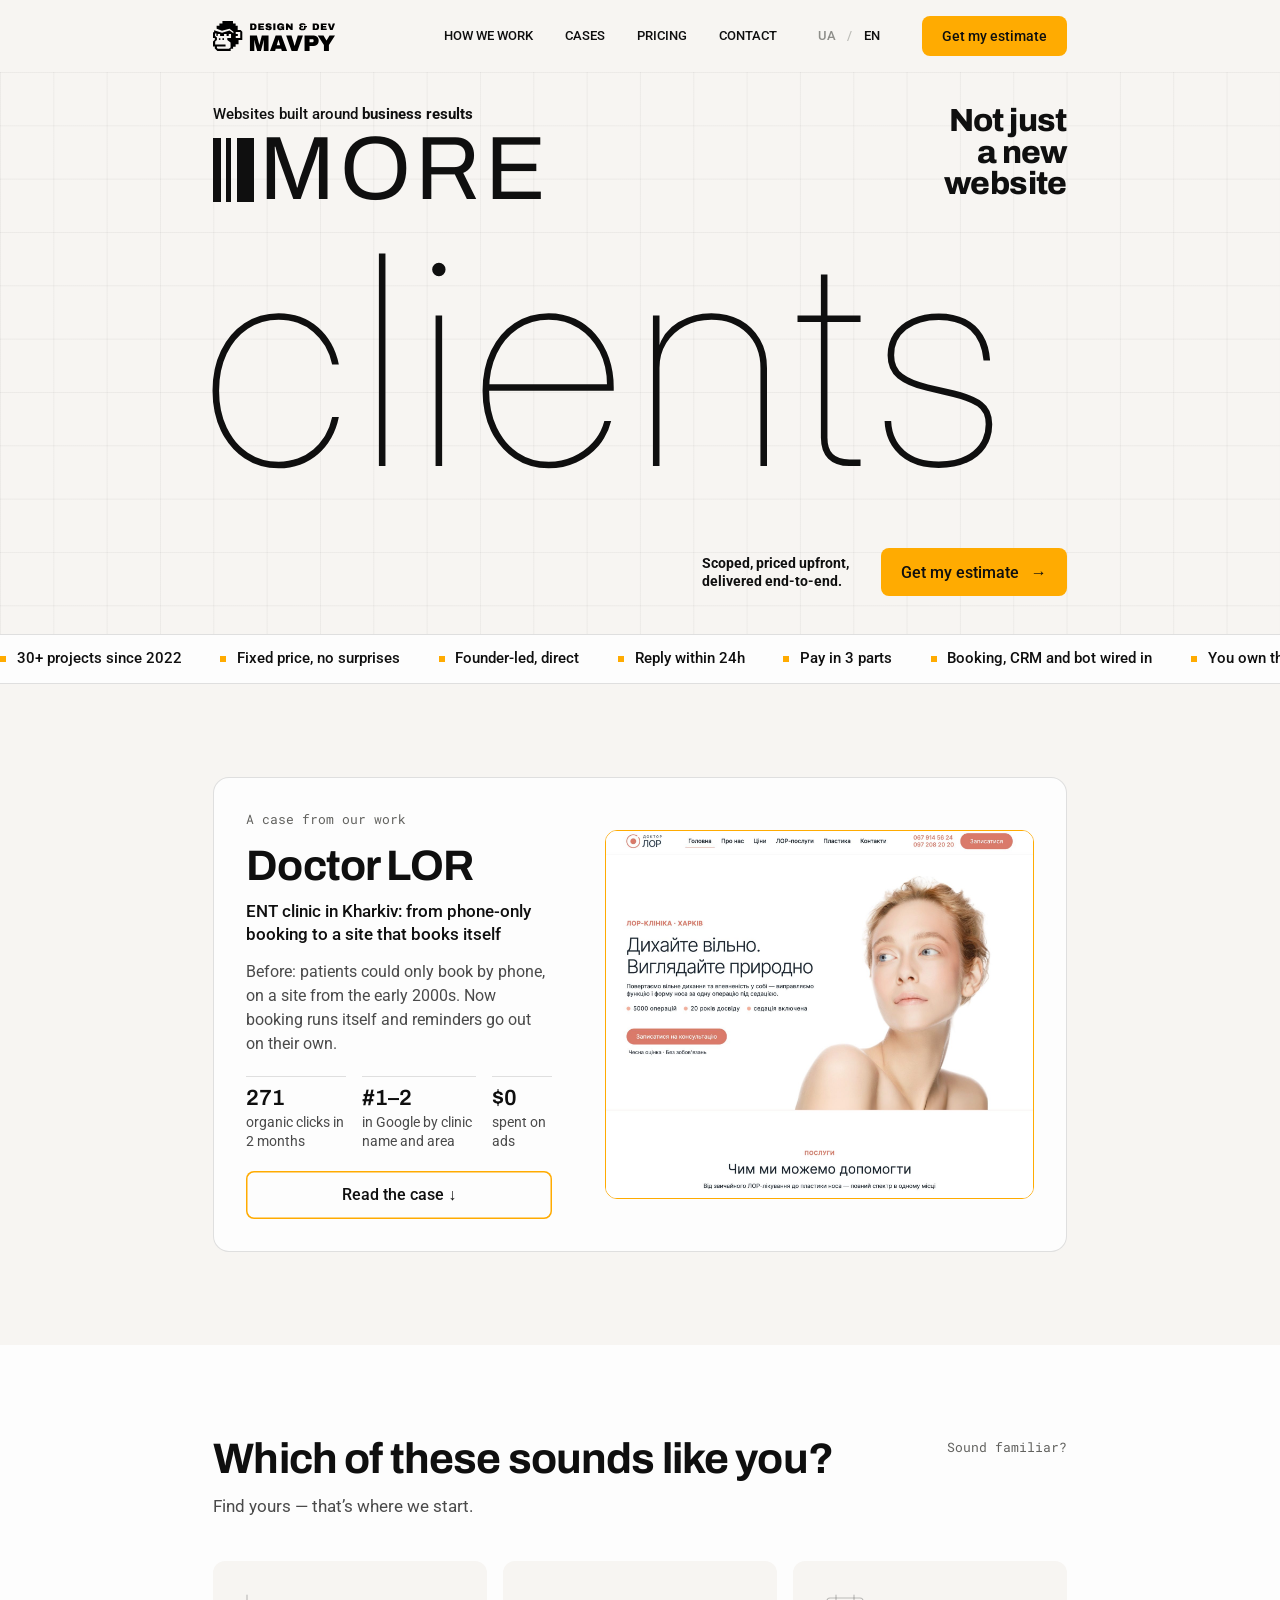
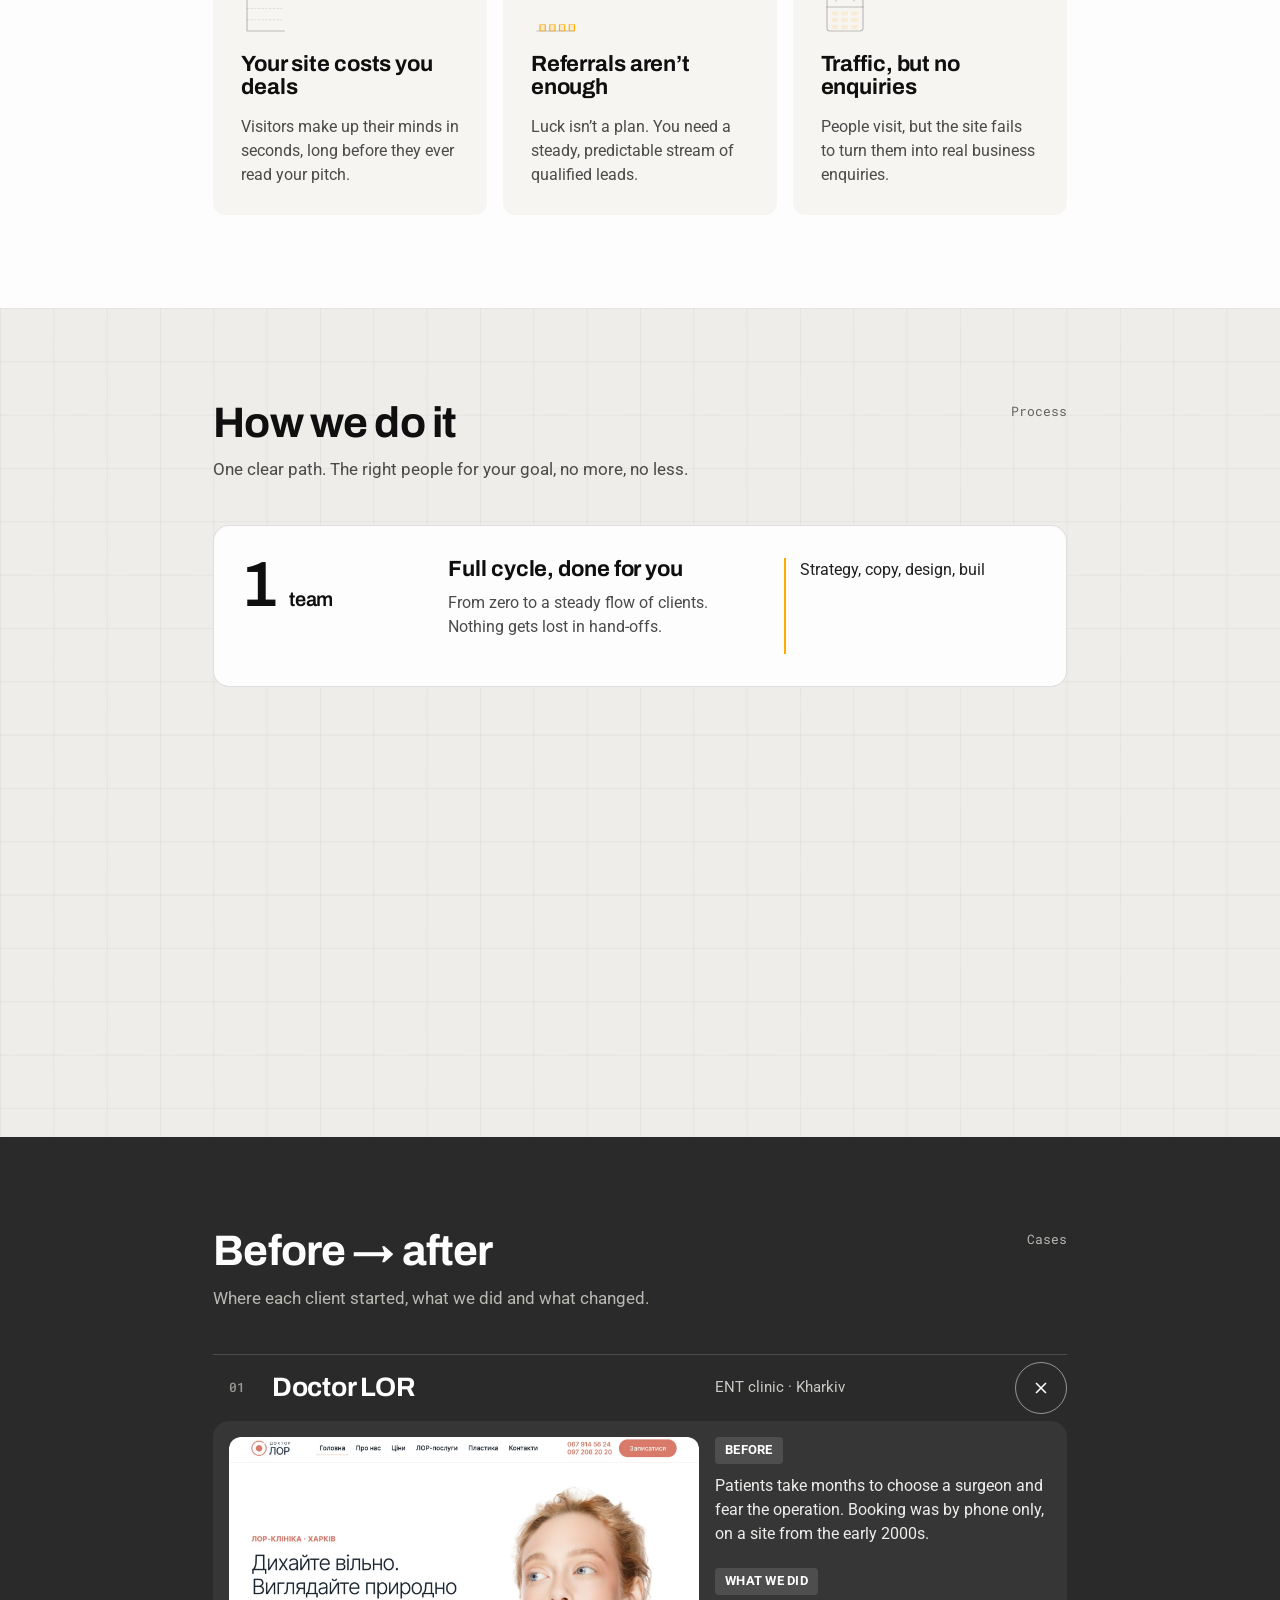
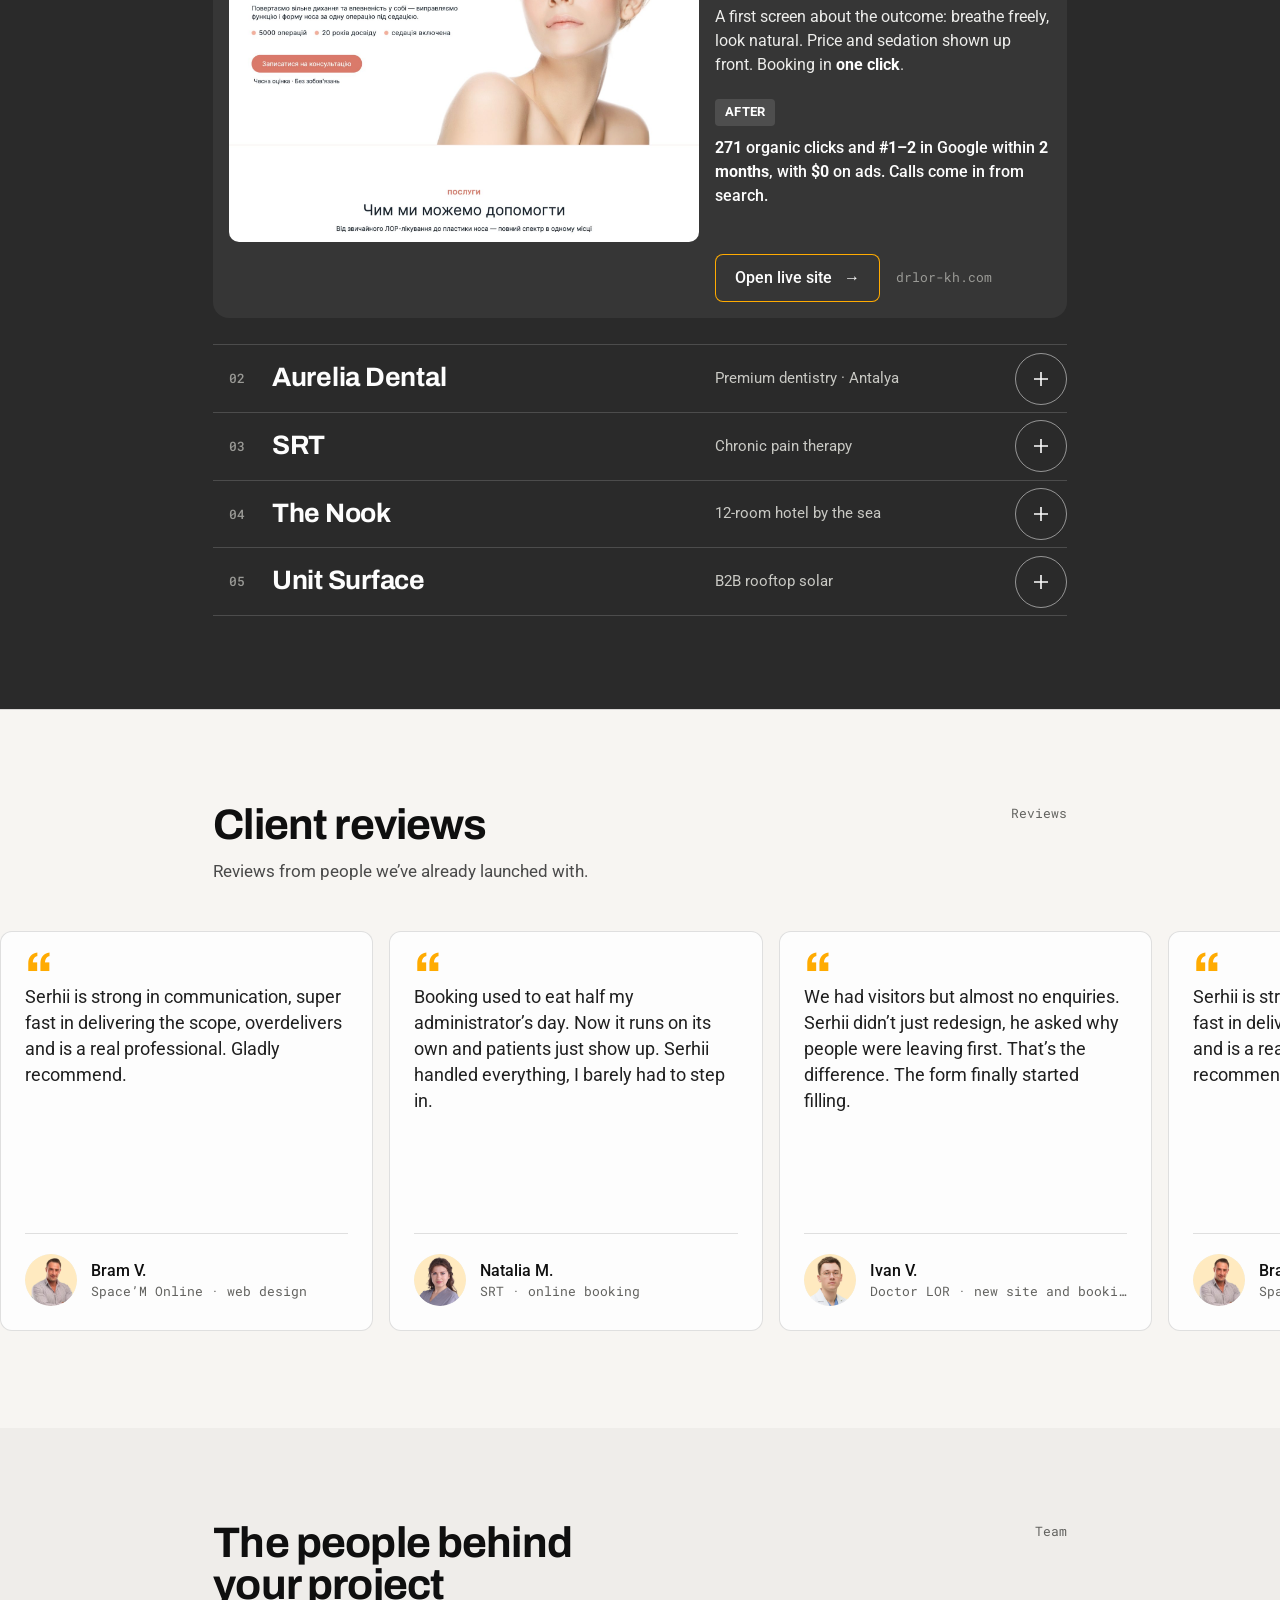
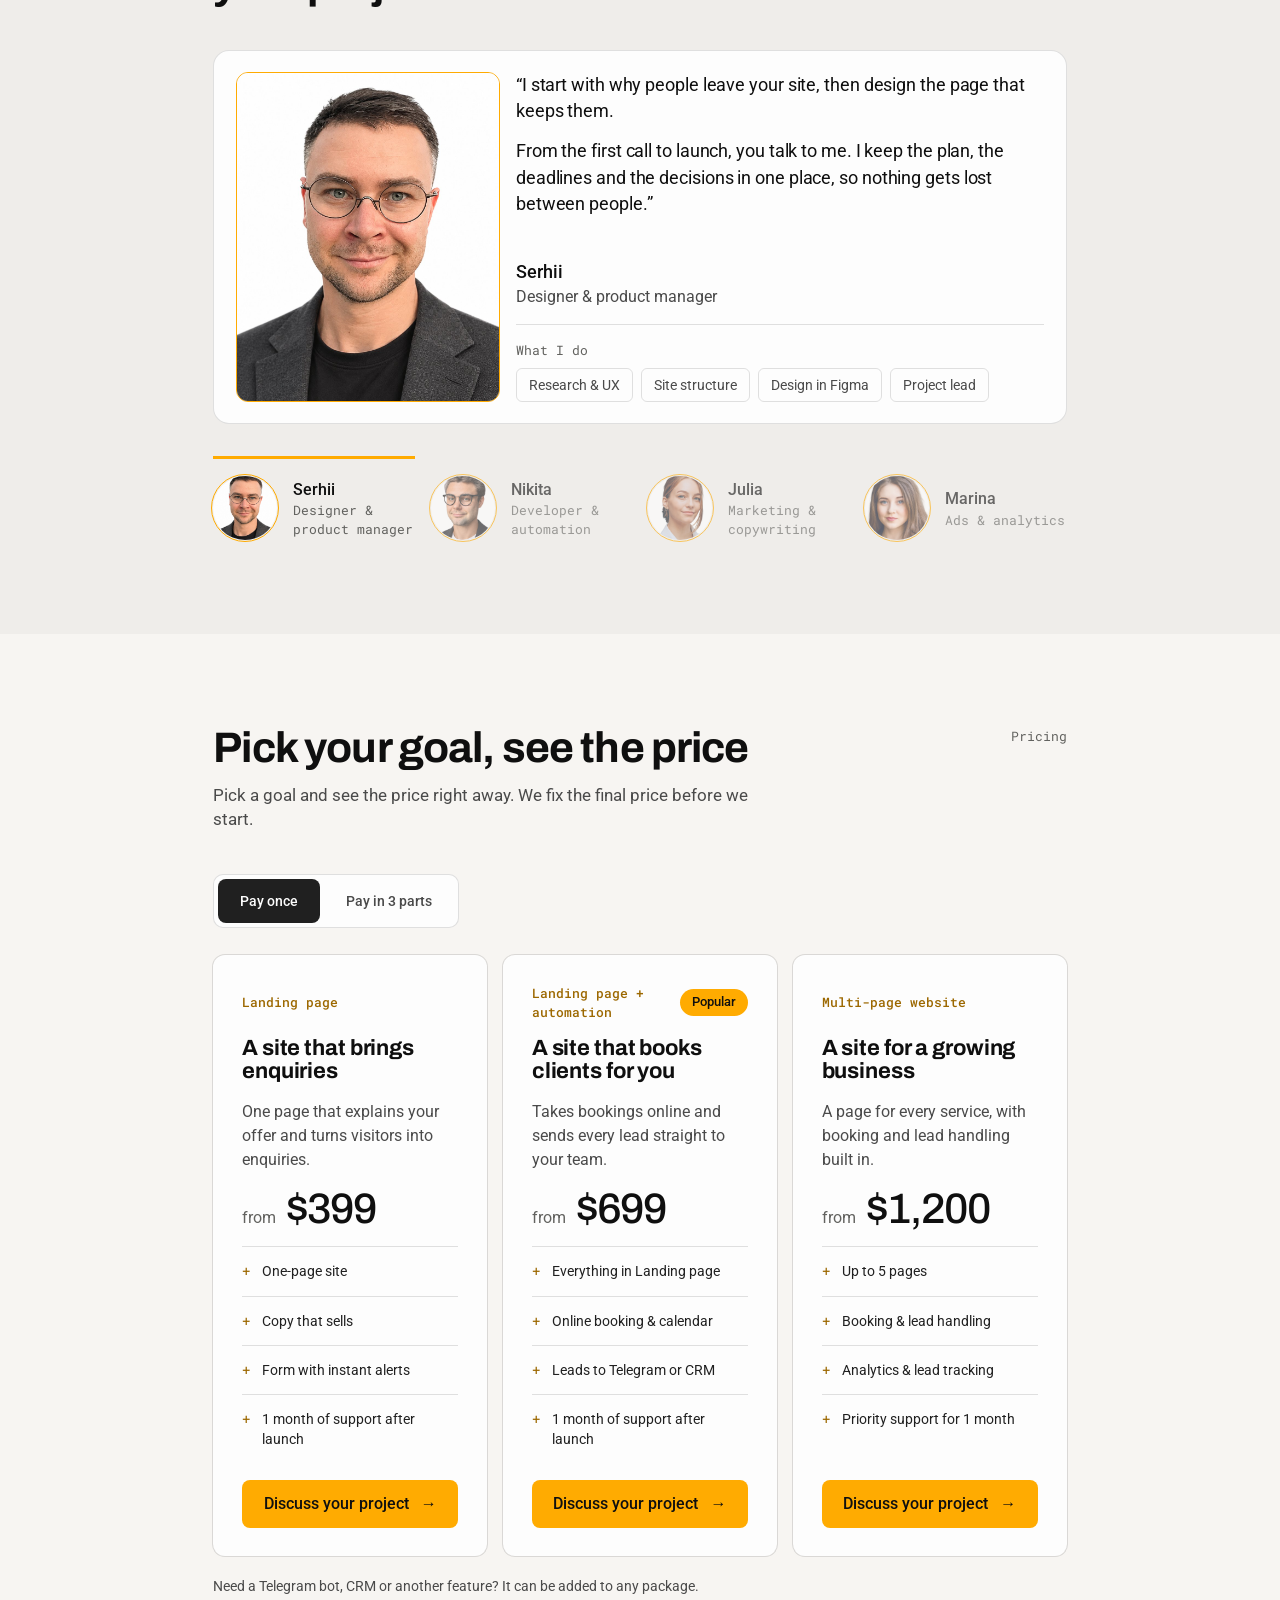
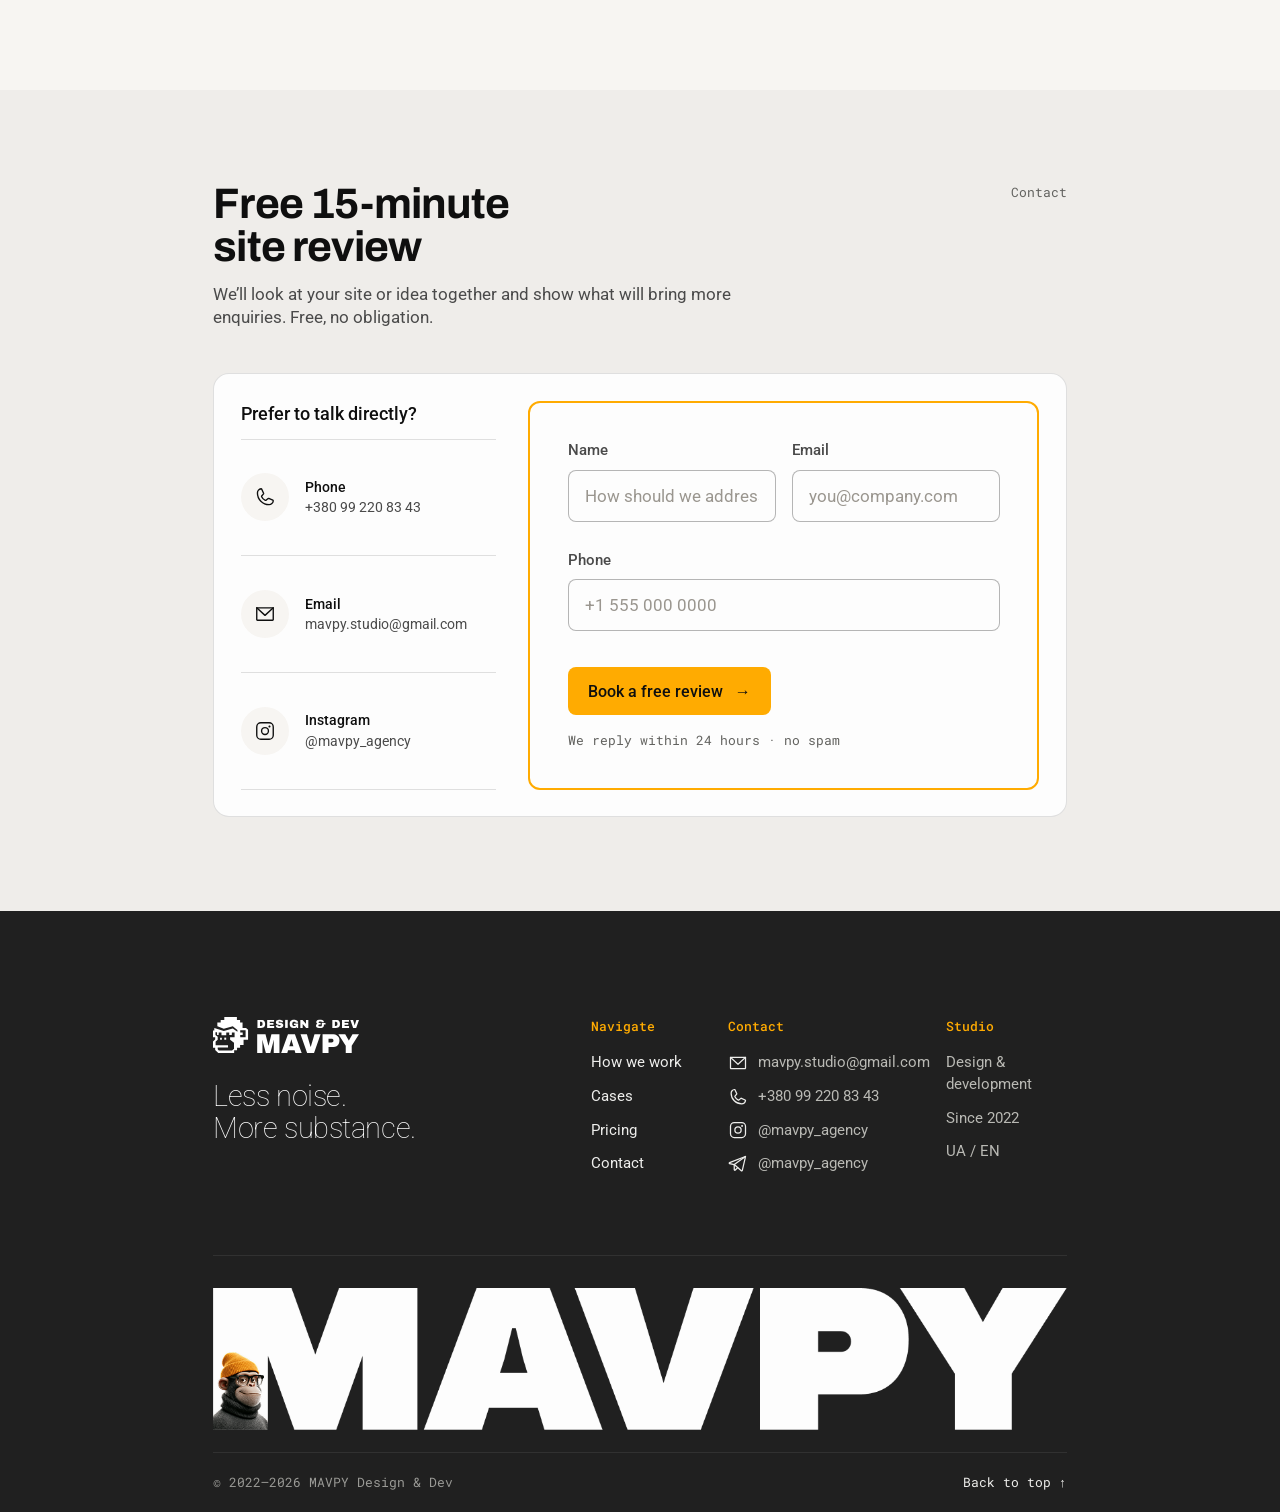
==== commit 3cd07b0f: "Merge pull request #21 from mavpy/v3.10/edits v3.10 — правки 26.11: hero без моргания, процесс по ша" ====
--- a/en/index.html
+++ b/en/index.html
@@ -62,40 +62,40 @@
 <section id="how" class="v-sec v-bg-warm v-bg-grid" data-reveal=""><div class="v-wrap"><div class="v-head "><p class="v-idx"><span>Process</span></p><div><h2 class="v-h2">How we do it</h2><p class="v-lead">One clear path. The right people for your goal, no more, no less.</p></div></div>
   <ol class="v-flow"><li class="v-flow-step"><p class="v-flow-fig"><b>1</b><span>team</span></p><div class="v-flow-main"><h3 class="v-h3">Full cycle, done for you</h3><p>From zero to a steady flow of clients. Nothing gets lost in hand-offs.</p></div><div class="v-flow-side"><p class="v-flow-more" data-type="scroll" aria-label="Strategy, copy, design, build, booking and ads. One team and one contract, so nothing gets lost between contractors.">Strategy, copy, design, build, booking and ads. One team and one contract, so nothing gets lost between contractors.</p><span class="v-flow-bar" aria-hidden="true"><i></i></span></div></li><li class="v-flow-step"><p class="v-flow-fig"><b>2</b><span>weeks</span></p><div class="v-flow-main"><h3 class="v-h3">Live in as little as 2 weeks</h3><p>We set the timeline before we start, tie it to your scope, and hold to it.</p></div><div class="v-flow-side"><p class="v-flow-more" data-type="scroll" aria-label="Week 1: plan and design. Week 2: build, integrations and launch. The timeline is fixed in the contract.">Week 1: plan and design. Week 2: build, integrations and launch. The timeline is fixed in the contract.</p><span class="v-flow-bar" aria-hidden="true"><i></i></span></div></li><li class="v-flow-step"><p class="v-flow-fig"><b>3</b><span>approvals</span></p><div class="v-flow-main"><h3 class="v-h3">Minimal load on your side</h3><p>We agree on the decisions that matter, handle the rest, and leave you free to run your business.</p></div><div class="v-flow-side"><p class="v-flow-more" data-type="scroll" aria-label="You approve three things: the plan, the design and the launch. We do the rest and show you the result.">You approve three things: the plan, the design and the launch. We do the rest and show you the result.</p><span class="v-flow-bar" aria-hidden="true"><i></i></span></div></li></ol>
 </div></section>
-<section id="cases" class="v-sec v-dark" data-reveal=""><div class="v-wrap"><div class="v-head "><p class="v-idx"><span>Cases</span></p><div><h2 class="v-h2">Real projects, <br>real results</h2><p class="v-lead">Task, solution, result. The same three lines on every case.</p></div></div><div class="v-cases" data-accordion=""><article class="v-case">
+<section id="cases" class="v-sec v-dark" data-reveal=""><div class="v-wrap"><div class="v-head "><p class="v-idx"><span>Cases</span></p><div><h2 class="v-h2">Before → after</h2><p class="v-lead">Where each client started, what we did and what changed.</p></div></div><div class="v-cases" data-accordion=""><article class="v-case">
   <div class="v-case-row"><span class="v-case-l"><span class="v-num">01</span><h3 class="v-case-name">Doctor LOR</h3></span><span class="v-case-kind">ENT clinic · Kharkiv</span>
     <button type="button" class="mv-tog" aria-expanded="false" aria-controls="case-1" aria-label="Doctor LOR, case"><svg width="18" height="18" viewBox="0 0 18 18" fill="none" stroke="currentColor" stroke-width="1.6" aria-hidden="true"><path d="M9 2v14M2 9h14"/></svg></button></div>
   <div class="mv-acc" id="case-1"><div><div class="v-case-body">
     <div class="v-case-shot"><img class="" src="../assets/img/case-doctor-lor.jpg" alt="Doctor LOR website" loading="lazy" decoding="async"></div>
-    <div class="v-case-txt"><dl><div><dt>Task</dt><dd>Patients take months to choose a surgeon and fear the operation. Booking was by phone only, on a site from the early 2000s.</dd></div><div><dt>Solution</dt><dd>A first screen about the outcome: breathe freely, look natural. Price and sedation shown up front. Booking in <b>one click</b>.</dd></div><div class="res"><dt>Result</dt><dd><b>271</b> organic clicks and <b>#1–2</b> in Google within <b>2 months</b>, with <b>$0</b> on ads. Calls come in from search.</dd></div></dl><p class="v-actions v-case-act"><a class="mv-btn mv-btn--amber" href="https://www.drlor-kh.com/" target="_blank" rel="noopener">Open live site <span class="ar" aria-hidden="true">→</span></a><span class="v-host">drlor-kh.com</span></p></div>
+    <div class="v-case-txt"><dl><div><dt>Before</dt><dd>Patients take months to choose a surgeon and fear the operation. Booking was by phone only, on a site from the early 2000s.</dd></div><div><dt>What we did</dt><dd>A first screen about the outcome: breathe freely, look natural. Price and sedation shown up front. Booking in <b>one click</b>.</dd></div><div class="res"><dt>After</dt><dd><b>271</b> organic clicks and <b>#1–2</b> in Google within <b>2 months</b>, with <b>$0</b> on ads. Calls come in from search.</dd></div></dl><p class="v-actions v-case-act"><a class="mv-btn mv-btn--amber" href="https://www.drlor-kh.com/" target="_blank" rel="noopener">Open live site <span class="ar" aria-hidden="true">→</span></a><span class="v-host">drlor-kh.com</span></p></div>
   </div></div></div>
 </article><article class="v-case">
   <div class="v-case-row"><span class="v-case-l"><span class="v-num">02</span><h3 class="v-case-name">Aurelia Dental</h3></span><span class="v-case-kind">Premium dentistry · Antalya</span>
     <button type="button" class="mv-tog" aria-expanded="false" aria-controls="case-2" aria-label="Aurelia Dental, case"><svg width="18" height="18" viewBox="0 0 18 18" fill="none" stroke="currentColor" stroke-width="1.6" aria-hidden="true"><path d="M9 2v14M2 9h14"/></svg></button></div>
   <div class="mv-acc" id="case-2"><div><div class="v-case-body">
     <div class="v-case-shot"><img class="" src="../assets/img/case-aurelia-dental.jpg" alt="Aurelia Dental website" loading="lazy" decoding="async"></div>
-    <div class="v-case-txt"><dl><div><dt>Task</dt><dd>Patients from abroad choose a clinic remotely and fear pain and hidden costs.</dd></div><div><dt>Solution</dt><dd>A calm, photo-led design and a fear-free promise. A <b>free online consultation</b> before the flight. Only <b>two actions</b>: book or consult.</dd></div><div class="res"><dt>Result</dt><dd>Patients book the consultation <b>before they travel</b>. The site answers the questions the team used to repeat on every call.</dd></div></dl><p class="v-actions v-case-act"><a class="mv-btn mv-btn--amber" href="https://aurelia-dental.webflow.io/" target="_blank" rel="noopener">Open live site <span class="ar" aria-hidden="true">→</span></a><span class="v-host">aurelia-dental.webflow.io</span></p></div>
+    <div class="v-case-txt"><dl><div><dt>Before</dt><dd>Patients from abroad choose a clinic remotely and fear pain and hidden costs.</dd></div><div><dt>What we did</dt><dd>A calm, photo-led design and a fear-free promise. A <b>free online consultation</b> before the flight. Only <b>two actions</b>: book or consult.</dd></div><div class="res"><dt>After</dt><dd>Patients book the consultation <b>before they travel</b>. The site answers the questions the team used to repeat on every call.</dd></div></dl><p class="v-actions v-case-act"><a class="mv-btn mv-btn--amber" href="https://aurelia-dental.webflow.io/" target="_blank" rel="noopener">Open live site <span class="ar" aria-hidden="true">→</span></a><span class="v-host">aurelia-dental.webflow.io</span></p></div>
   </div></div></div>
 </article><article class="v-case">
   <div class="v-case-row"><span class="v-case-l"><span class="v-num">03</span><h3 class="v-case-name">SRT</h3></span><span class="v-case-kind">Chronic pain therapy</span>
     <button type="button" class="mv-tog" aria-expanded="false" aria-controls="case-3" aria-label="SRT, case"><svg width="18" height="18" viewBox="0 0 18 18" fill="none" stroke="currentColor" stroke-width="1.6" aria-hidden="true"><path d="M9 2v14M2 9h14"/></svg></button></div>
   <div class="mv-acc" id="case-3"><div><div class="v-case-body">
     <div class="v-case-shot"><img class="" src="../assets/img/case-srt-therapy.jpg" alt="SRT website" loading="lazy" decoding="async"></div>
-    <div class="v-case-txt"><dl><div><dt>Task</dt><dd>Clients come after years of pain and failed treatments. Booking took <b>half the administrator’s day</b>.</dd></div><div><dt>Solution</dt><dd>The method explained step by step, <b>10+ years</b> of practice on the first screen. Online booking synced with the calendar.</dd></div><div class="res"><dt>Result</dt><dd>Booking runs on its own. The administrator got <b>half a day back</b>.</dd></div></dl><p class="v-actions v-case-act"><a class="mv-btn mv-btn--amber" href="https://srt-bf60b5.webflow.io/" target="_blank" rel="noopener">Open live site <span class="ar" aria-hidden="true">→</span></a><span class="v-host">srt-bf60b5.webflow.io</span></p></div>
+    <div class="v-case-txt"><dl><div><dt>Before</dt><dd>Clients come after years of pain and failed treatments. Booking took <b>half the administrator’s day</b>.</dd></div><div><dt>What we did</dt><dd>The method explained step by step, <b>10+ years</b> of practice on the first screen. Online booking synced with the calendar.</dd></div><div class="res"><dt>After</dt><dd>Booking runs on its own. The administrator got <b>half a day back</b>.</dd></div></dl><p class="v-actions v-case-act"><a class="mv-btn mv-btn--amber" href="https://srt-bf60b5.webflow.io/" target="_blank" rel="noopener">Open live site <span class="ar" aria-hidden="true">→</span></a><span class="v-host">srt-bf60b5.webflow.io</span></p></div>
   </div></div></div>
 </article><article class="v-case">
   <div class="v-case-row"><span class="v-case-l"><span class="v-num">04</span><h3 class="v-case-name">The Nook</h3></span><span class="v-case-kind">12-room hotel by the sea</span>
     <button type="button" class="mv-tog" aria-expanded="false" aria-controls="case-4" aria-label="The Nook, case"><svg width="18" height="18" viewBox="0 0 18 18" fill="none" stroke="currentColor" stroke-width="1.6" aria-hidden="true"><path d="M9 2v14M2 9h14"/></svg></button></div>
   <div class="mv-acc" id="case-4"><div><div class="v-case-body">
     <div class="v-case-shot"><img class="" src="../assets/img/case-the-nook.jpg" alt="The Nook website" loading="lazy" decoding="async"></div>
-    <div class="v-case-txt"><dl><div><dt>Task</dt><dd>Guests saw just another beach hotel, and rooms stood empty <b>off-season</b>.</dd></div><div><dt>Solution</dt><dd>New positioning for remote workers: “Work by the sea. Rest with purpose.” Quiet workspace, open <b>all year</b>, long-stay packages.</dd></div><div class="res"><dt>Result</dt><dd>The off-season has its own guests: remote workers who stay for <b>weeks, not days</b>.</dd></div></dl><p class="v-actions v-case-act"><a class="mv-btn mv-btn--amber" href="https://the-nook----premium-coastal-coliving-we.webflow.io/" target="_blank" rel="noopener">Open live site <span class="ar" aria-hidden="true">→</span></a><span class="v-host">the-nook.webflow.io</span></p></div>
+    <div class="v-case-txt"><dl><div><dt>Before</dt><dd>Guests saw just another beach hotel, and rooms stood empty <b>off-season</b>.</dd></div><div><dt>What we did</dt><dd>New positioning for remote workers: “Work by the sea. Rest with purpose.” Quiet workspace, open <b>all year</b>, long-stay packages.</dd></div><div class="res"><dt>After</dt><dd>The off-season has its own guests: remote workers who stay for <b>weeks, not days</b>.</dd></div></dl><p class="v-actions v-case-act"><a class="mv-btn mv-btn--amber" href="https://the-nook----premium-coastal-coliving-we.webflow.io/" target="_blank" rel="noopener">Open live site <span class="ar" aria-hidden="true">→</span></a><span class="v-host">the-nook.webflow.io</span></p></div>
   </div></div></div>
 </article><article class="v-case">
   <div class="v-case-row"><span class="v-case-l"><span class="v-num">05</span><h3 class="v-case-name">Unit Surface</h3></span><span class="v-case-kind">B2B rooftop solar</span>
     <button type="button" class="mv-tog" aria-expanded="false" aria-controls="case-5" aria-label="Unit Surface, case"><svg width="18" height="18" viewBox="0 0 18 18" fill="none" stroke="currentColor" stroke-width="1.6" aria-hidden="true"><path d="M9 2v14M2 9h14"/></svg></button></div>
   <div class="mv-acc" id="case-5"><div><div class="v-case-body">
     <div class="v-case-shot"><img class="" src="../assets/img/case-unit-surface.jpg" alt="Unit Surface website" loading="lazy" decoding="async"></div>
-    <div class="v-case-txt"><dl><div><dt>Task</dt><dd>Owners of industrial roofs don’t see solar as income, and B2B decisions take <b>months</b>.</dd></div><div><dt>Solution</dt><dd>Headline: “Your roof is an untapped financial asset”. An ROI calculator on the first screen: payback in <b>5–7 years</b>.</dd></div><div class="res"><dt>Result</dt><dd>Visitors see <b>their own payback</b> before the first call, so sales talks start further along.</dd></div></dl><p class="v-actions v-case-act"><a class="mv-btn mv-btn--amber" href="https://unit-surface-c8e2de.webflow.io/" target="_blank" rel="noopener">Open live site <span class="ar" aria-hidden="true">→</span></a><span class="v-host">unit-surface.webflow.io</span></p></div>
+    <div class="v-case-txt"><dl><div><dt>Before</dt><dd>Owners of industrial roofs don’t see solar as income, and B2B decisions take <b>months</b>.</dd></div><div><dt>What we did</dt><dd>Headline: “Your roof is an untapped financial asset”. An ROI calculator on the first screen: payback in <b>5–7 years</b>.</dd></div><div class="res"><dt>After</dt><dd>Visitors see <b>their own payback</b> before the first call, so sales talks start further along.</dd></div></dl><p class="v-actions v-case-act"><a class="mv-btn mv-btn--amber" href="https://unit-surface-c8e2de.webflow.io/" target="_blank" rel="noopener">Open live site <span class="ar" aria-hidden="true">→</span></a><span class="v-host">unit-surface.webflow.io</span></p></div>
   </div></div></div>
 </article></div></div></section>
 <section class="v-sec v-bg-base v-rule" data-reveal=""><div class="v-wrap"><div class="v-head "><p class="v-idx"><span>Reviews</span></p><div><h2 class="v-h2">Client reviews</h2><p class="v-lead">Reviews from people we’ve already launched with.</p></div></div></div>
--- a/styles.css
+++ b/styles.css
@@ -1046,3 +1046,41 @@
 @media (min-width:600px) and (max-width:1199px){:lang(uk) .mv-more{font-size:min(9vw,88px)}:lang(uk) .mv-more-w{max-width:none;width:auto;white-space:nowrap}:lang(uk) .mv-more .mv-bars{align-self:flex-end;height:.72em}}
 @media (min-width:1200px){:lang(uk) .mv-clients{font-size:calc(282 * var(--u))}}
 @media (max-width:1199px){:lang(uk) .mv-clients{font-size:calc((100vw - 40px) * .212);letter-spacing:.01em}}
+
+/* =========================================================
+   v3.10 — Serhii's comments 26.11 (notes/2026-11-26-v3.10-edits.md)
+   ========================================================= */
+/* header: only the background changes on scroll — no height jump, so the hero no longer blinks */
+.mv-head.is-stuck{height:max(72px,calc(108 * var(--u)))}
+/* hero: more air between the three text bands; «НОВІ КЛІЄНТИ» closer to the bars */
+.mv-hero .mv-more{gap:calc(2 * var(--u));margin-left:calc(6 * var(--u))}
+@keyframes mv-bars-left{to{transform:translateX(calc(-6 * var(--u)))}}
+@media (min-width:1200px){
+  .mv-clients{margin-top:calc(56 * var(--u))}
+  .mv-hero-bottom{margin-top:calc(104 * var(--u))}
+}
+@media (max-width:1199px){
+  .mv-hero .mv-more{gap:4px;margin-left:0}
+  @keyframes mv-bars-left{to{transform:none}}
+  .mv-clients{margin-top:20px}
+  .mv-hero-bottom{margin-top:40px}
+}
+/* sound familiar: icons loop all the time, already moving when seen */
+.pi-ln,.pi-dot{animation-delay:-2.2s}
+.pi-bar{animation-delay:-1.4s}.pi-bar:nth-of-type(2){animation-delay:-1.05s}.pi-bar:nth-of-type(3){animation-delay:-.7s}.pi-bar:nth-of-type(4){animation-delay:-.35s}
+.pi-cell{animation-delay:-3s}
+/* cards: slower, clearly visible slide-up */
+.ri{transition-duration:1s,1s}
+/* process: card → amber line draws down while text types → next card */
+.v-flow-side{border-left:0;position:relative}
+.v-flow-side::before{content:'';position:absolute;left:0;top:0;bottom:0;width:2px;background:var(--amber-500);transform-origin:50% 0}
+.pseq{opacity:0;transform:translateY(28px);transition:opacity .7s cubic-bezier(.45,0,.25,1),transform .7s cubic-bezier(.45,0,.25,1)}
+.pseq.pseq-in{opacity:1;transform:none}
+.pseq .v-flow-side::before{transform:scaleY(0);transition:transform 2.6s cubic-bezier(.45,0,.25,1)}
+.pseq.pseq-line .v-flow-side::before{transform:scaleY(1)}
+@media (max-width:1199px){
+  .v-flow-side{border-top:0;padding-top:16px}
+  .v-flow-side::before{right:0;bottom:auto;width:auto;height:2px;transform-origin:0 50%}
+  .pseq .v-flow-side::before{transform:scaleX(0)}
+  .pseq.pseq-line .v-flow-side::before{transform:scaleX(1)}
+}
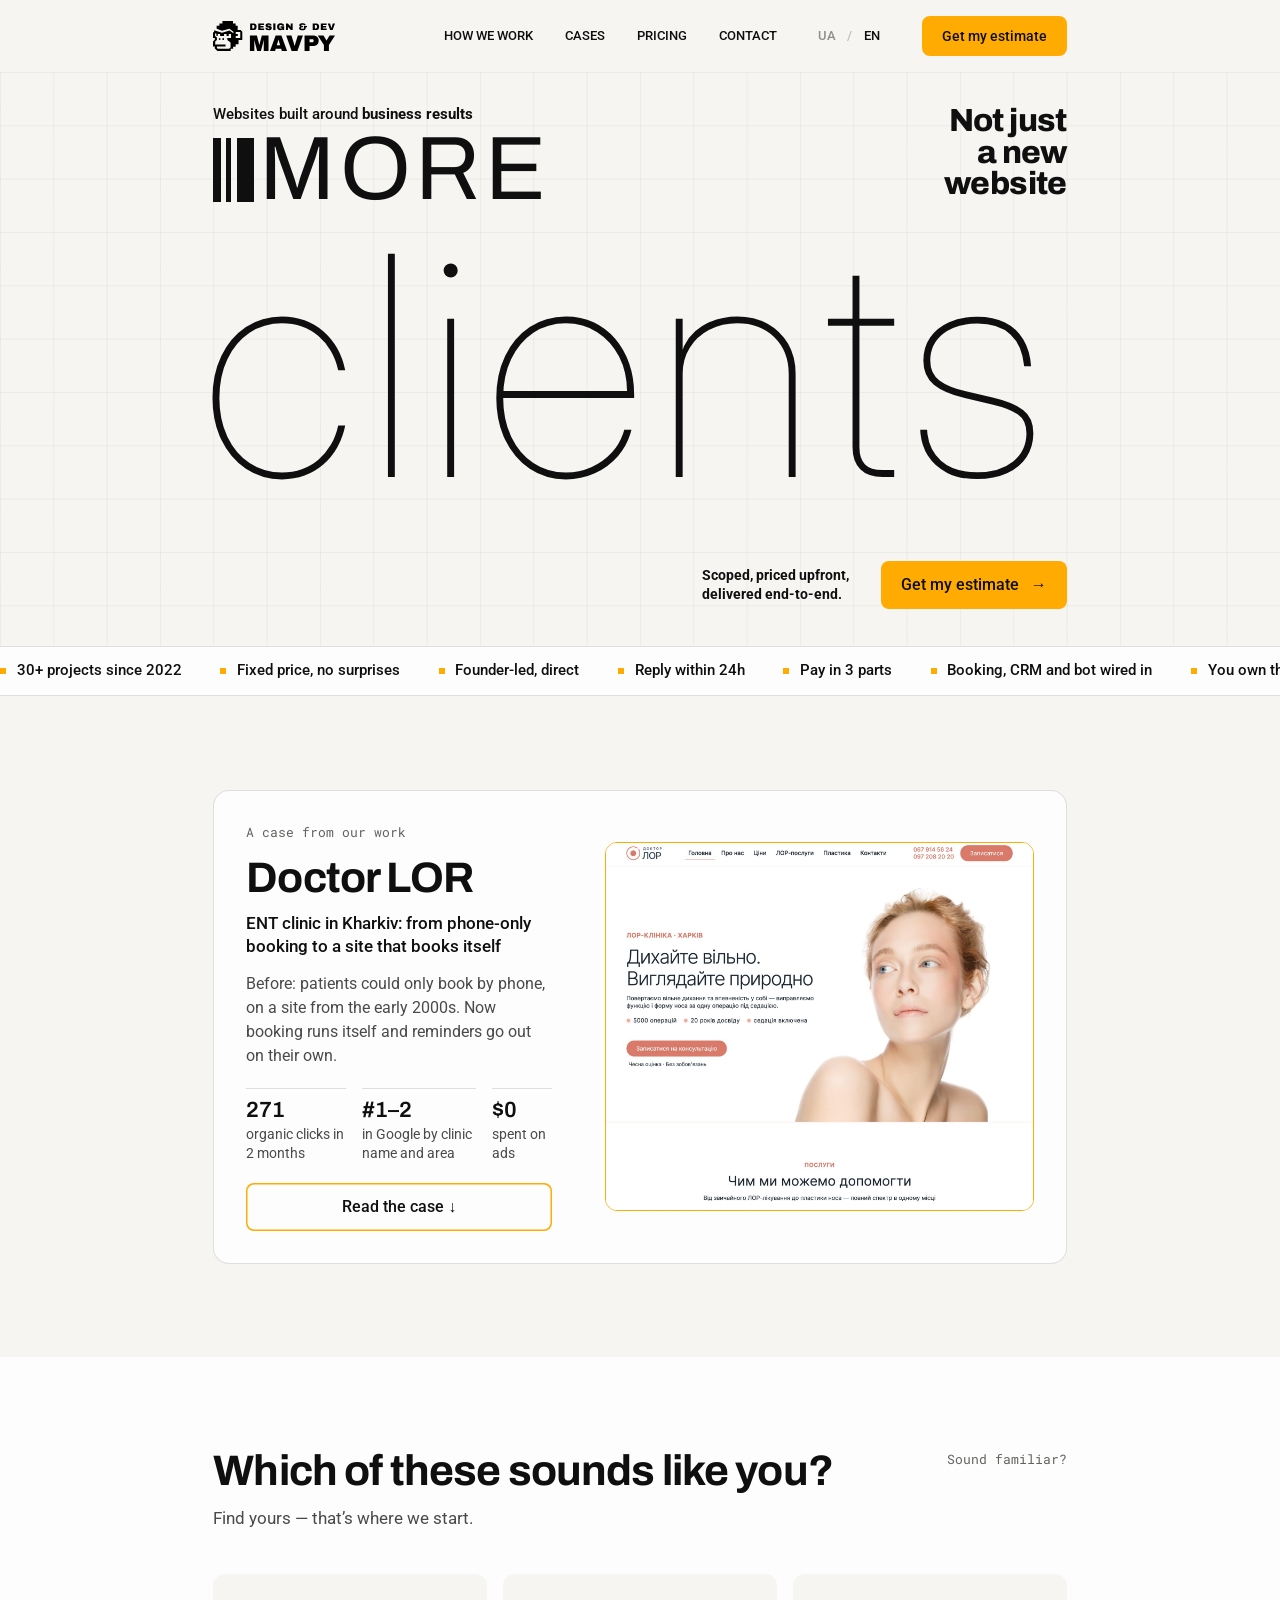
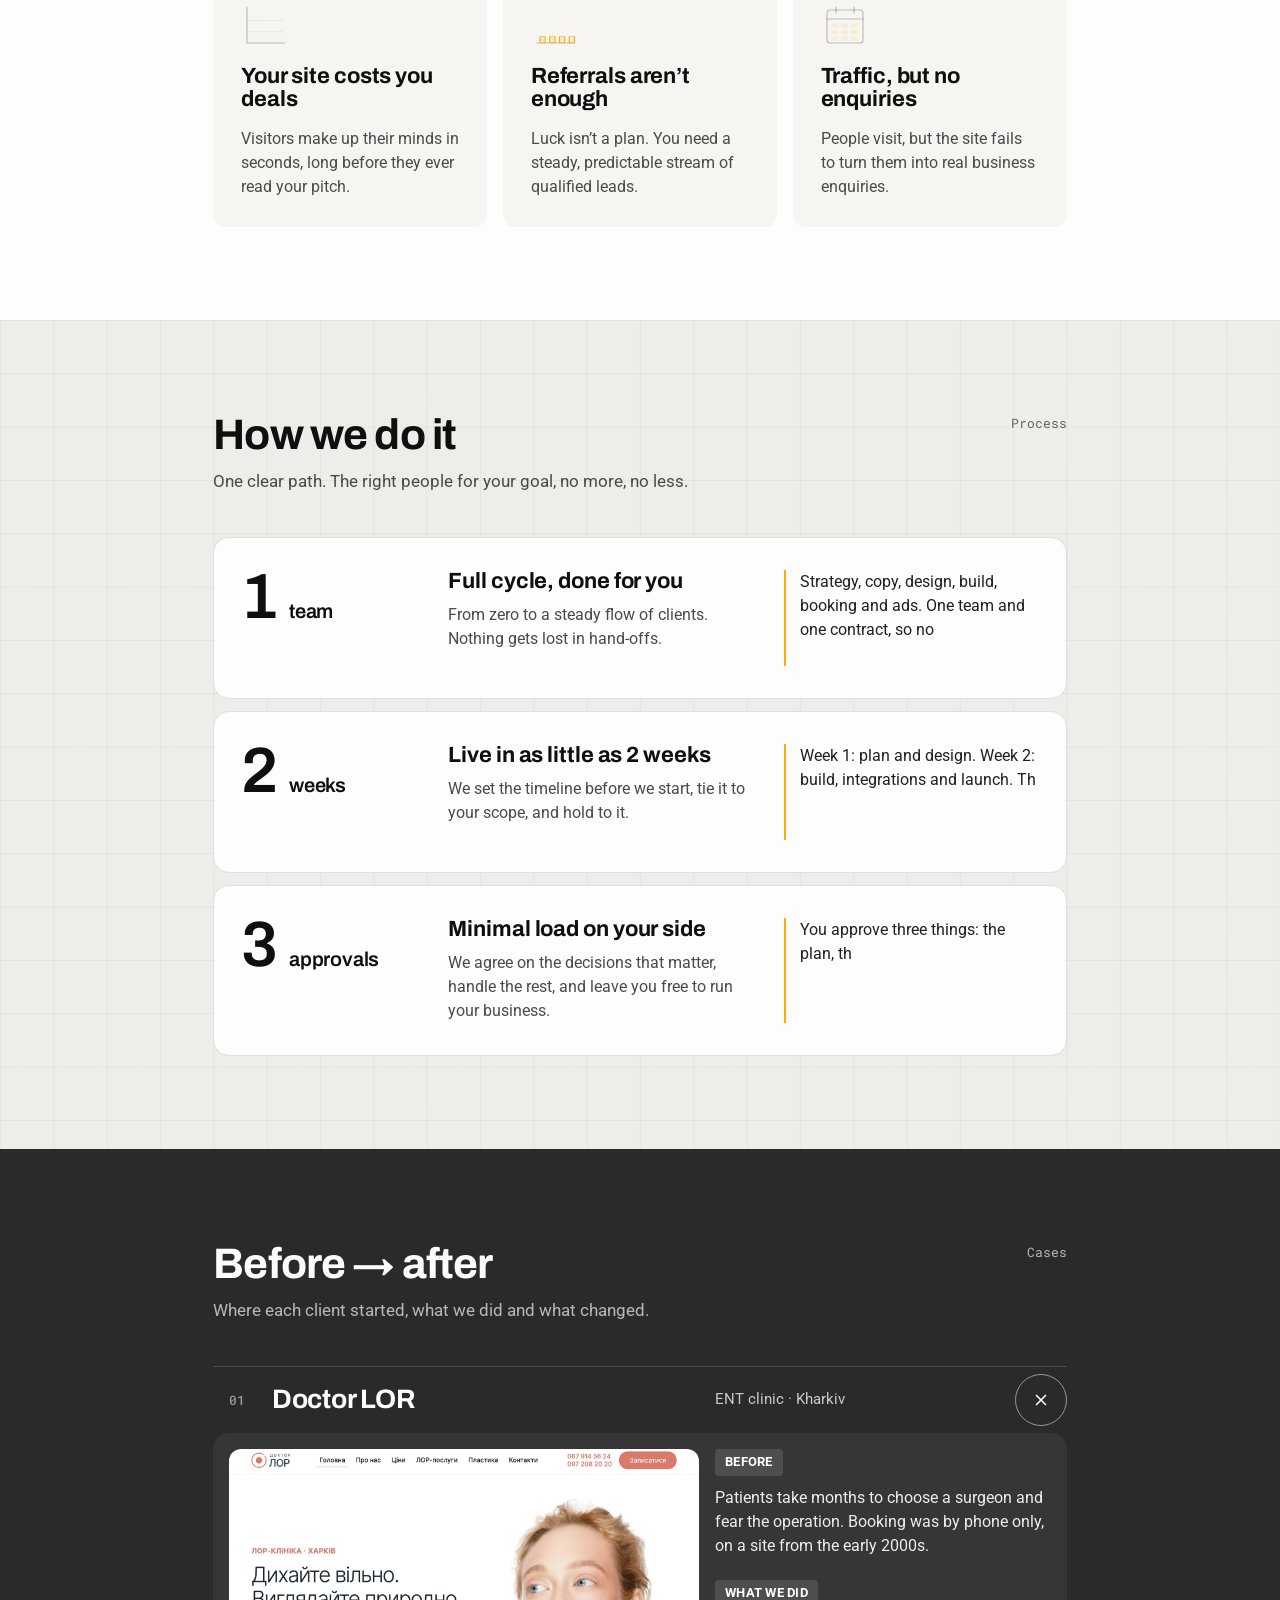
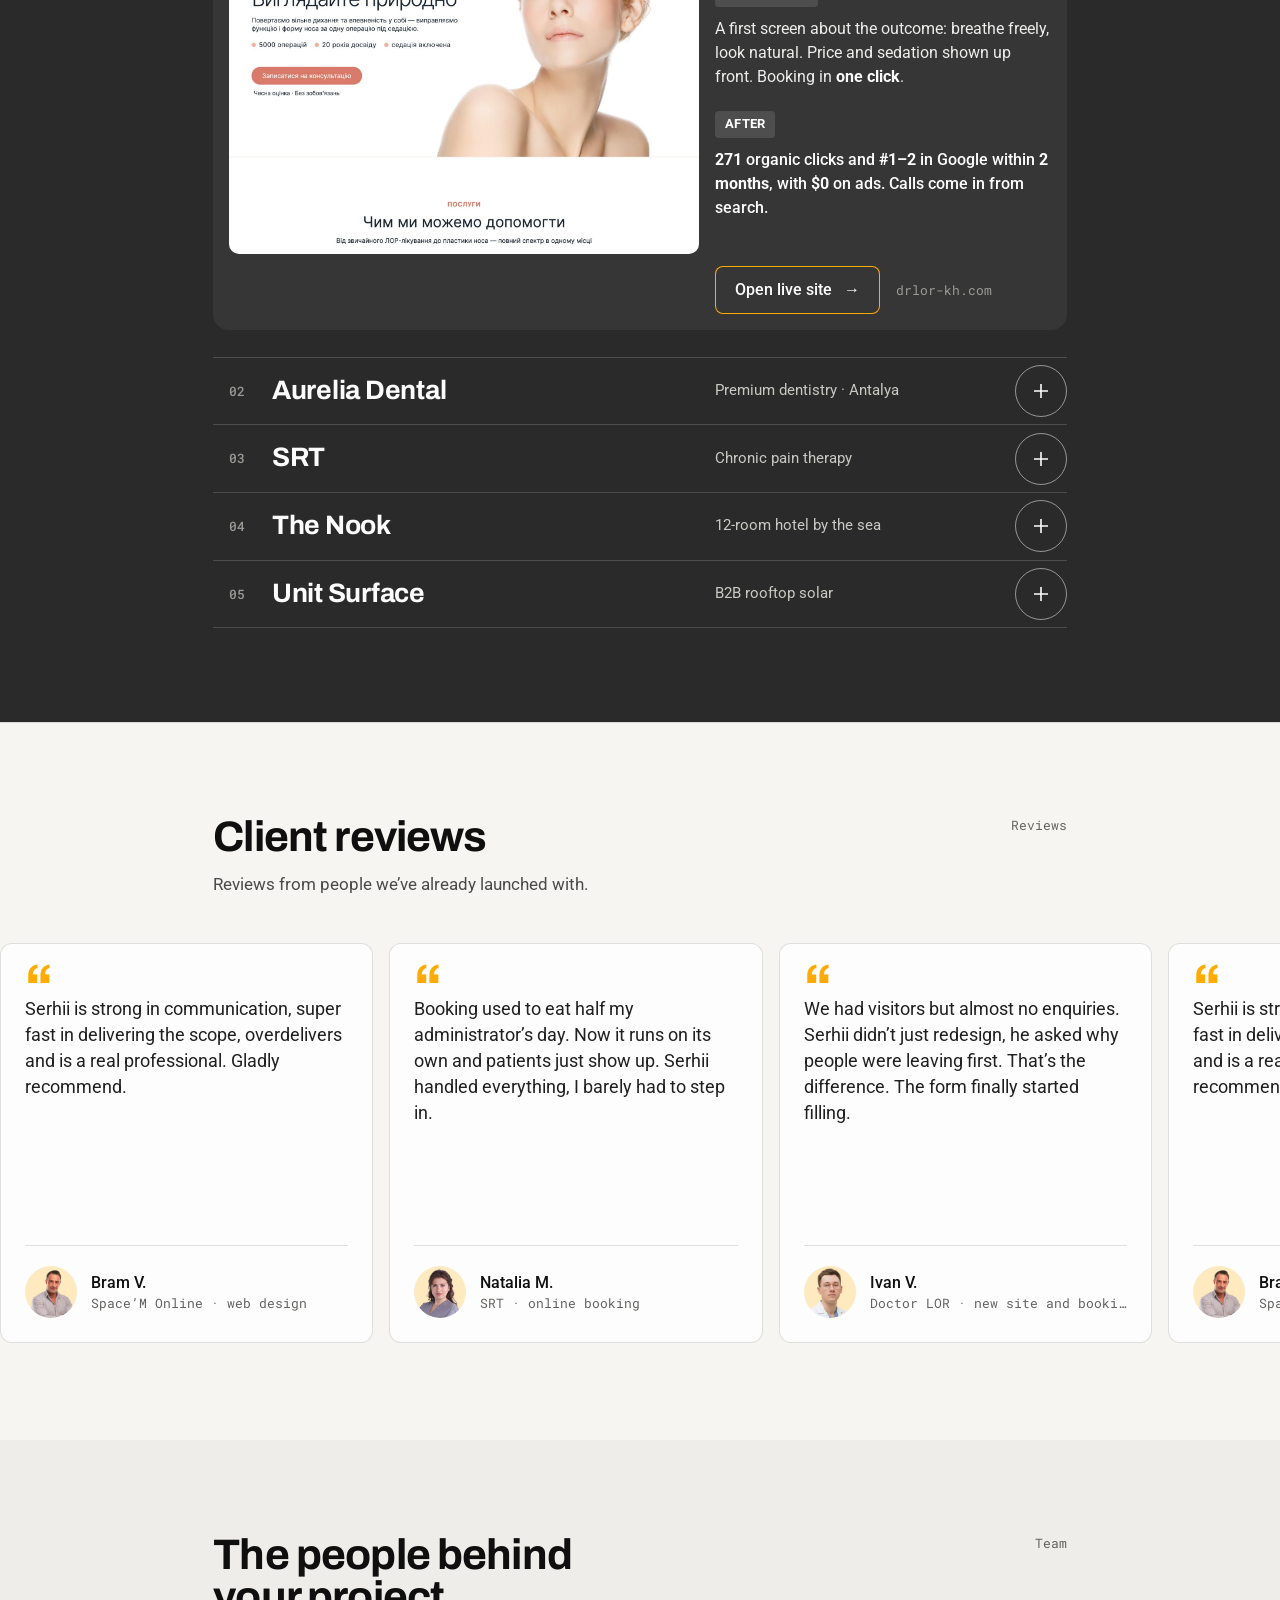
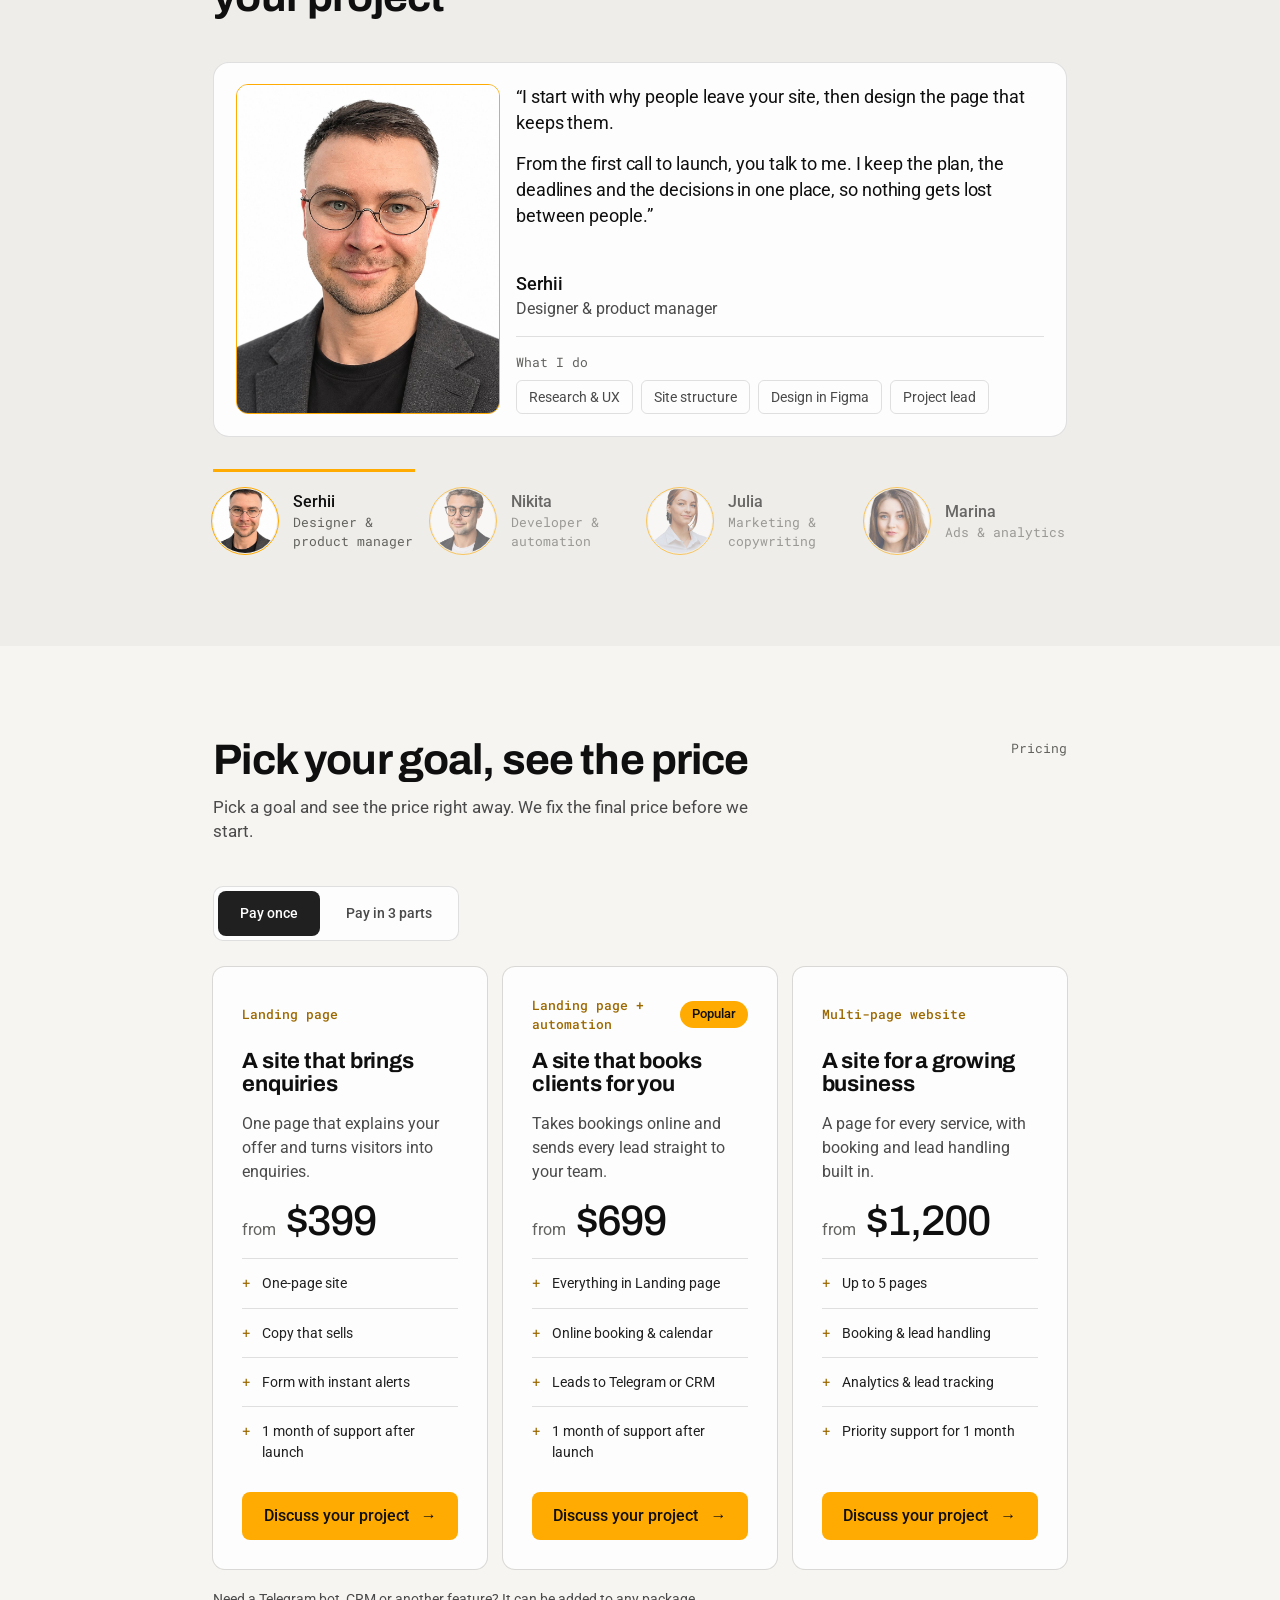
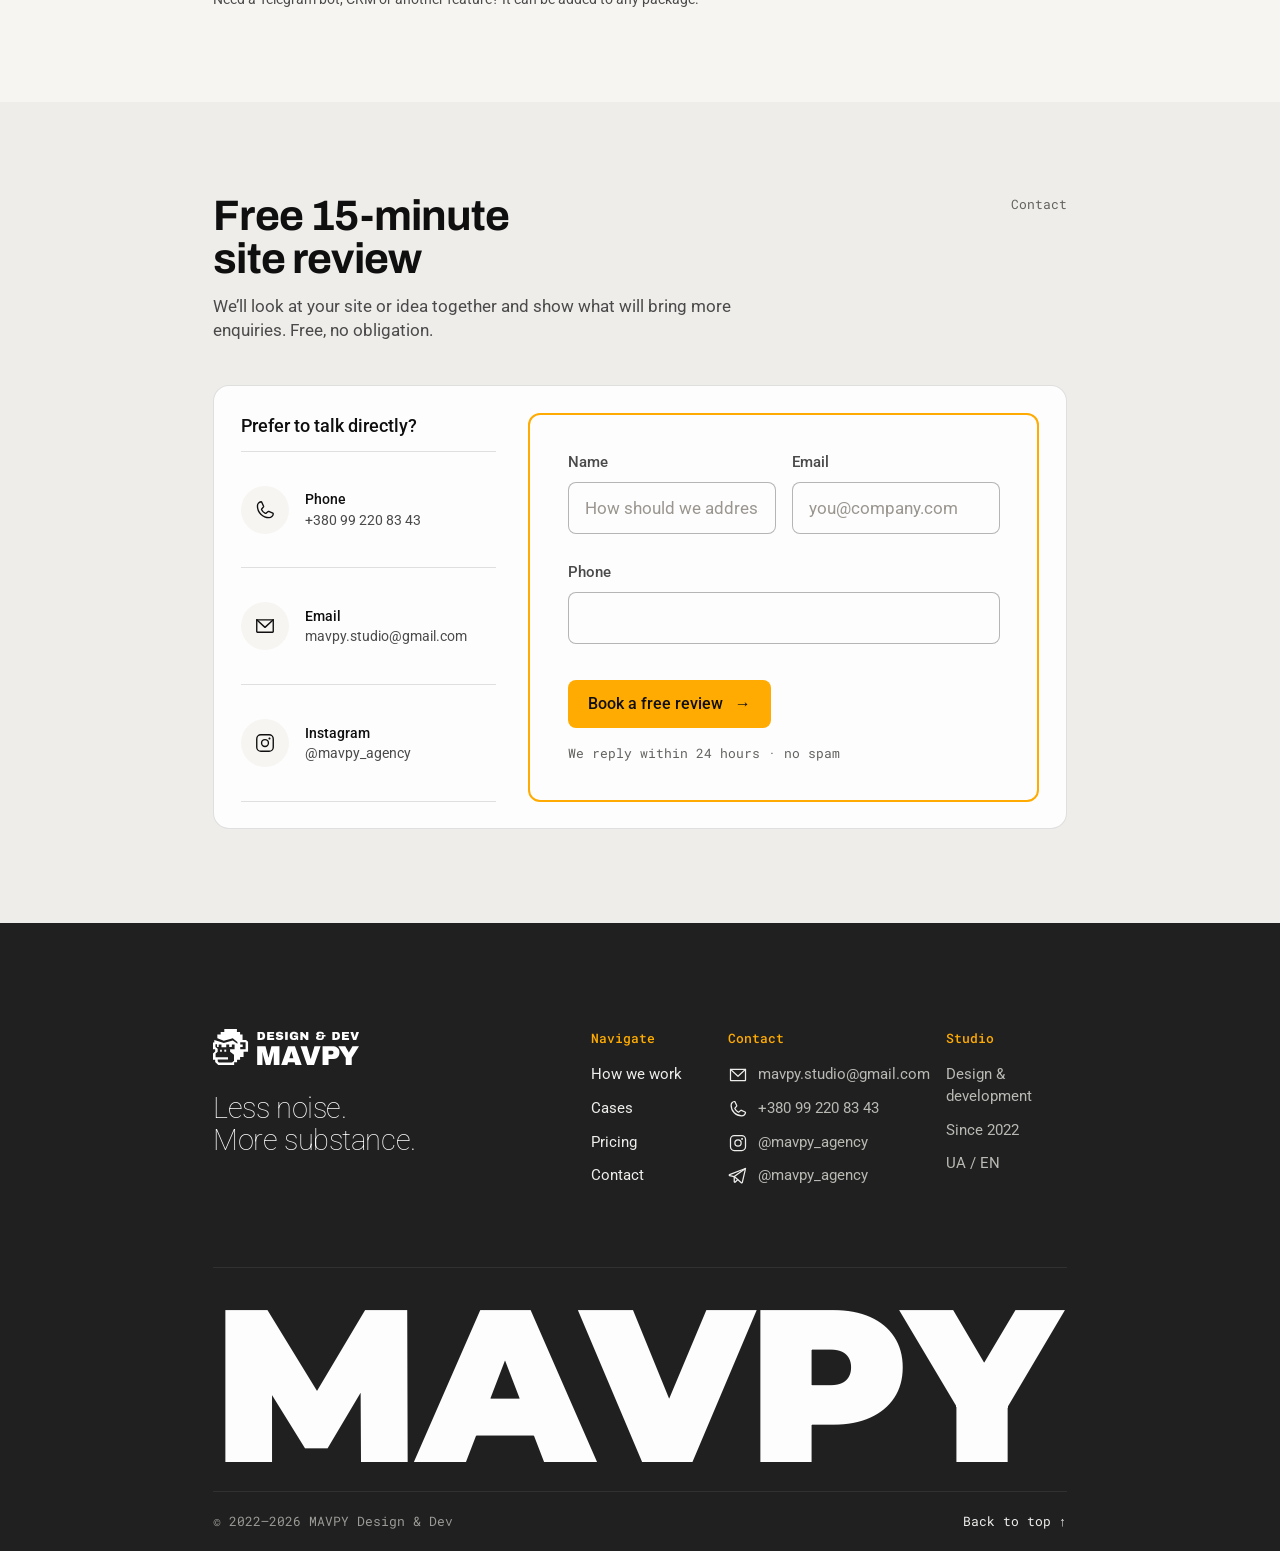
==== commit 6c1494ac: "v3.11 — правки 26.11: hero UA как EN, процесс, цены, футер, скрины кейсов, фото команды Co-Authored-" ====
--- a/en/index.html
+++ b/en/index.html
@@ -87,7 +87,7 @@
   <div class="v-case-row"><span class="v-case-l"><span class="v-num">04</span><h3 class="v-case-name">The Nook</h3></span><span class="v-case-kind">12-room hotel by the sea</span>
     <button type="button" class="mv-tog" aria-expanded="false" aria-controls="case-4" aria-label="The Nook, case"><svg width="18" height="18" viewBox="0 0 18 18" fill="none" stroke="currentColor" stroke-width="1.6" aria-hidden="true"><path d="M9 2v14M2 9h14"/></svg></button></div>
   <div class="mv-acc" id="case-4"><div><div class="v-case-body">
-    <div class="v-case-shot"><img class="" src="../assets/img/case-the-nook.jpg" alt="The Nook website" loading="lazy" decoding="async"></div>
+    <div class="v-case-shot"><img class="is-wide" src="../assets/img/case-the-nook.jpg" alt="The Nook website" loading="lazy" decoding="async"></div>
     <div class="v-case-txt"><dl><div><dt>Before</dt><dd>Guests saw just another beach hotel, and rooms stood empty <b>off-season</b>.</dd></div><div><dt>What we did</dt><dd>New positioning for remote workers: “Work by the sea. Rest with purpose.” Quiet workspace, open <b>all year</b>, long-stay packages.</dd></div><div class="res"><dt>After</dt><dd>The off-season has its own guests: remote workers who stay for <b>weeks, not days</b>.</dd></div></dl><p class="v-actions v-case-act"><a class="mv-btn mv-btn--amber" href="https://the-nook----premium-coastal-coliving-we.webflow.io/" target="_blank" rel="noopener">Open live site <span class="ar" aria-hidden="true">→</span></a><span class="v-host">the-nook.webflow.io</span></p></div>
   </div></div></div>
 </article><article class="v-case">
@@ -124,7 +124,7 @@
       <div class="v-fields">
         <label class="v-field"><span>Name</span><input class="v-in" name="name" placeholder="How should we address you?" autocomplete="name" required="required"></label>
         <label class="v-field"><span>Email</span><input class="v-in" type="email" name="email" placeholder="you@company.com" autocomplete="email" required="required"></label>
-        <label class="v-field v-field--full"><span>Phone</span><input class="v-in" type="tel" name="phone" placeholder="+1 555 000 0000" autocomplete="tel" required="required"></label>
+        <label class="v-field v-field--full"><span>Phone</span><input class="v-in" type="tel" name="phone" placeholder="" autocomplete="tel" required="required"></label>
       </div>
       <p class="mv-err" data-form-error="" hidden="hidden" role="alert"></p>
       <div class="v-submit"><button class="mv-btn" type="submit">Book a free review <span class="ar" aria-hidden="true">→</span></button><span class="v-host">We reply within 24 hours · no spam</span></div>
@@ -139,7 +139,7 @@
     <div><p class="v-foot-h">Contact</p><a class="v-foot-ic" href="mailto:mavpy.studio@gmail.com"><svg class="ico" aria-hidden="true" stroke-width="3.75" stroke-linecap="round" stroke-linejoin="round" viewBox="0 0 60 60" fill="none"><path d="M7.5 13.125H52.5V45C52.5 45.4973 52.3025 45.9742 51.9508 46.3258C51.5992 46.6775 51.1223 46.875 50.625 46.875H9.375C8.87772 46.875 8.40081 46.6775 8.04918 46.3258C7.69754 45.9742 7.5 45.4973 7.5 45V13.125Z" stroke="currentColor"/><path d="M52.5 13.125L30 33.75L7.5 13.125" stroke="currentColor"/></svg><span>mavpy.studio@gmail.com</span></a><a class="v-foot-ic" href="tel:+380992208343"><svg class="ico" aria-hidden="true" stroke-width="3.75" stroke-linecap="round" stroke-linejoin="round" viewBox="0 0 60 60" fill="none"><path d="M38.5289 34.0641C38.7886 33.8913 39.0872 33.786 39.3979 33.7578C39.7085 33.7295 40.0212 33.7792 40.3078 33.9023L51.3609 38.8547C51.7334 39.0139 52.0444 39.2895 52.2472 39.6401C52.45 39.9908 52.5337 40.3977 52.4859 40.8C52.1218 43.5212 50.7818 46.0176 48.715 47.8248C46.6482 49.632 43.9955 50.6271 41.25 50.625C32.7962 50.625 24.6887 47.2668 18.711 41.289C12.7333 35.3113 9.375 27.2038 9.375 18.75C9.3729 16.0045 10.368 13.3518 12.1752 11.285C13.9825 9.21825 16.4788 7.8782 19.2 7.51407C19.6023 7.46628 20.0092 7.55006 20.3599 7.75286C20.7105 7.95566 20.9861 8.26658 21.1453 8.63907L26.0977 19.7016C26.2193 19.9857 26.2689 20.2955 26.2419 20.6034C26.2149 20.9113 26.1122 21.2078 25.943 21.4664L20.9344 27.4219C20.7567 27.69 20.6517 27.9996 20.6295 28.3204C20.6073 28.6413 20.6687 28.9624 20.8078 29.2524C22.7461 33.2203 26.8477 37.2727 30.8273 39.1922C31.1189 39.3307 31.4414 39.3907 31.7633 39.3665C32.0851 39.3422 32.395 39.2345 32.6625 39.0539L38.5289 34.0641Z" stroke="currentColor"/></svg><span>+380 99 220 83 43</span></a><a class="v-foot-ic" href="https://instagram.com/mavpy_agency" target="_blank" rel="noopener"><svg class="ico" aria-hidden="true" stroke-width="3.75" stroke-linecap="round" stroke-linejoin="round" viewBox="0 0 60 60" fill="none"><path d="M39.375 30C39.375 35.1777 35.1777 39.375 30 39.375C24.8223 39.375 20.625 35.1777 20.625 30C20.625 24.8223 24.8223 20.625 30 20.625C35.1777 20.625 39.375 24.8223 39.375 30Z" stroke="currentColor"/><path d="M18.75 7.5H41.25C47.4632 7.5 52.5 12.5368 52.5 18.75V41.25C52.5 47.4632 47.4632 52.5 41.25 52.5H18.75C12.5368 52.5 7.5 47.4632 7.5 41.25V18.75C7.5 12.5368 12.5368 7.5 18.75 7.5Z" stroke="currentColor"/><path d="M42.1875 20.625C43.7408 20.625 45 19.3658 45 17.8125C45 16.2592 43.7408 15 42.1875 15C40.6342 15 39.375 16.2592 39.375 17.8125C39.375 19.3658 40.6342 20.625 42.1875 20.625Z" fill="currentColor"/></svg><span>@mavpy_agency</span></a><a class="v-foot-ic" href="https://t.me/mavpy_agency" target="_blank" rel="noopener"><svg class="ico" aria-hidden="true" stroke-width="3.75" stroke-linecap="round" stroke-linejoin="round" viewBox="0 0 60 60" fill="none"><path d="M18.7501 31.6103L39.9048 50.1564C40.1485 50.3714 40.4439 50.5194 40.762 50.5858C41.0801 50.6522 41.41 50.6349 41.7193 50.5354C42.0287 50.4359 42.3069 50.2577 42.5266 50.0183C42.7464 49.7789 42.9001 49.4864 42.9728 49.1697L52.5001 7.78612C52.5094 7.74462 52.5072 7.70137 52.4938 7.66101C52.4805 7.62066 52.4563 7.5847 52.4241 7.55701C52.3918 7.52931 52.3526 7.51092 52.3107 7.5038C52.2687 7.49668 52.2257 7.5011 52.1861 7.51659L4.68762 26.1049C4.39275 26.2184 4.14265 26.4244 3.97486 26.6921C3.80708 26.9599 3.73065 27.2748 3.75707 27.5896C3.78348 27.9045 3.9113 28.2023 4.12135 28.4383C4.3314 28.6743 4.61234 28.8358 4.92199 28.8986L18.7501 31.6103Z" stroke="currentColor"/><path d="M18.7495 31.6101L52.3612 7.521" stroke="currentColor"/><path d="M29.1487 40.7299L21.9745 48.1736C21.7153 48.4426 21.3816 48.628 21.0163 48.706C20.651 48.7841 20.2707 48.7513 19.9242 48.6118C19.5777 48.4722 19.2808 48.2324 19.0715 47.923C18.8622 47.6136 18.7501 47.2487 18.7495 46.8752V31.6104" stroke="currentColor"/></svg><span>@mavpy_agency</span></a></div>
     <div><p class="v-foot-h">Studio</p><span>Design & development</span><span>Since 2022</span><span>UA / EN</span></div></div>
   <div class="v-ticks v-ticks--line" aria-hidden="true"></div>
-  <p class="v-foot-word v-foot-word--img"><img src="../assets/img/footer-wordmark.png" alt="MAVPY" width="1271" height="212" loading="lazy"></p>
+  <p class="v-foot-word v-foot-word--txt" data-fit=""><span>MAVPY</span></p>
   <div class="v-foot-bot"><span>© 2022–2026 MAVPY Design & Dev</span><a href="#top">Back to top ↑</a></div>
 </div></footer>
 </div>
--- a/styles.css
+++ b/styles.css
@@ -1084,3 +1084,32 @@
   .pseq .v-flow-side::before{transform:scaleX(0)}
   .pseq.pseq-line .v-flow-side::before{transform:scaleX(1)}
 }
+
+/* v3.11: very wide screenshot (The Nook) fills the case frame on desktop, cropped from the right so the headline stays; full image on tablet/mobile */
+.v-case-shot img.is-wide{height:100%;object-fit:cover;object-position:0 50%}
+@media (max-width:1199px){.v-case-shot img.is-wide{height:auto;object-fit:initial}}
+
+/* =========================================================
+   v3.11 — Serhii's notes in Figma 26.11 (notes/2026-11-26-v3.11-edits.md)
+   ========================================================= */
+/* hero: UA built exactly like EN — the big word is fitted to the container by JS, same spacing;
+   one-line «НОВІ КЛІЄНТИ» on tablet/mobile (fitted like «MORE») */
+.mv-hero .mv-clients{white-space:nowrap}
+:lang(uk) .mv-hero .mv-more{flex-wrap:nowrap;white-space:nowrap}
+:lang(uk) .mv-hero .mv-more-w{max-width:none;width:auto;white-space:nowrap}
+:lang(uk) .mv-hero .mv-more .mv-bars{align-self:flex-end;height:.72em;margin-top:0}
+/* hero button: never stretched across the screen */
+@media (max-width:1199px){
+  .mv-hero-bottom{flex-direction:column;align-items:flex-start;gap:16px}
+  .mv-hero-bottom .mv-btn{width:auto;align-self:flex-start}
+}
+/* process: the amber line keeps pace with the fast typing */
+.pseq .v-flow-side::before{transition-duration:1.1s}
+/* pricing: the sum never breaks; 3 parts a bit smaller; the dollar line sits under it, flush left with the card text */
+.v-price{flex-wrap:wrap;row-gap:6px}
+.v-price b{white-space:nowrap}
+.v-price.is-3 b{font-size:max(30px,calc(42 * var(--u)))}
+.v-price-sub{flex-basis:100%;margin:0;font-family:var(--f-body);font-weight:500;font-size:var(--fs-small);line-height:1.3;color:var(--text-3);transition:opacity .2s var(--ease)}
+/* footer: plain MAVPY wordmark again (no mascot), stretched to the full width like the image was */
+.v-foot-word--txt{font-family:'Montserrat','Archivo','Arial Black',sans-serif;font-weight:900;letter-spacing:-.01em;line-height:.78;color:var(--white)}
+.v-foot-word--txt span{display:inline-block}
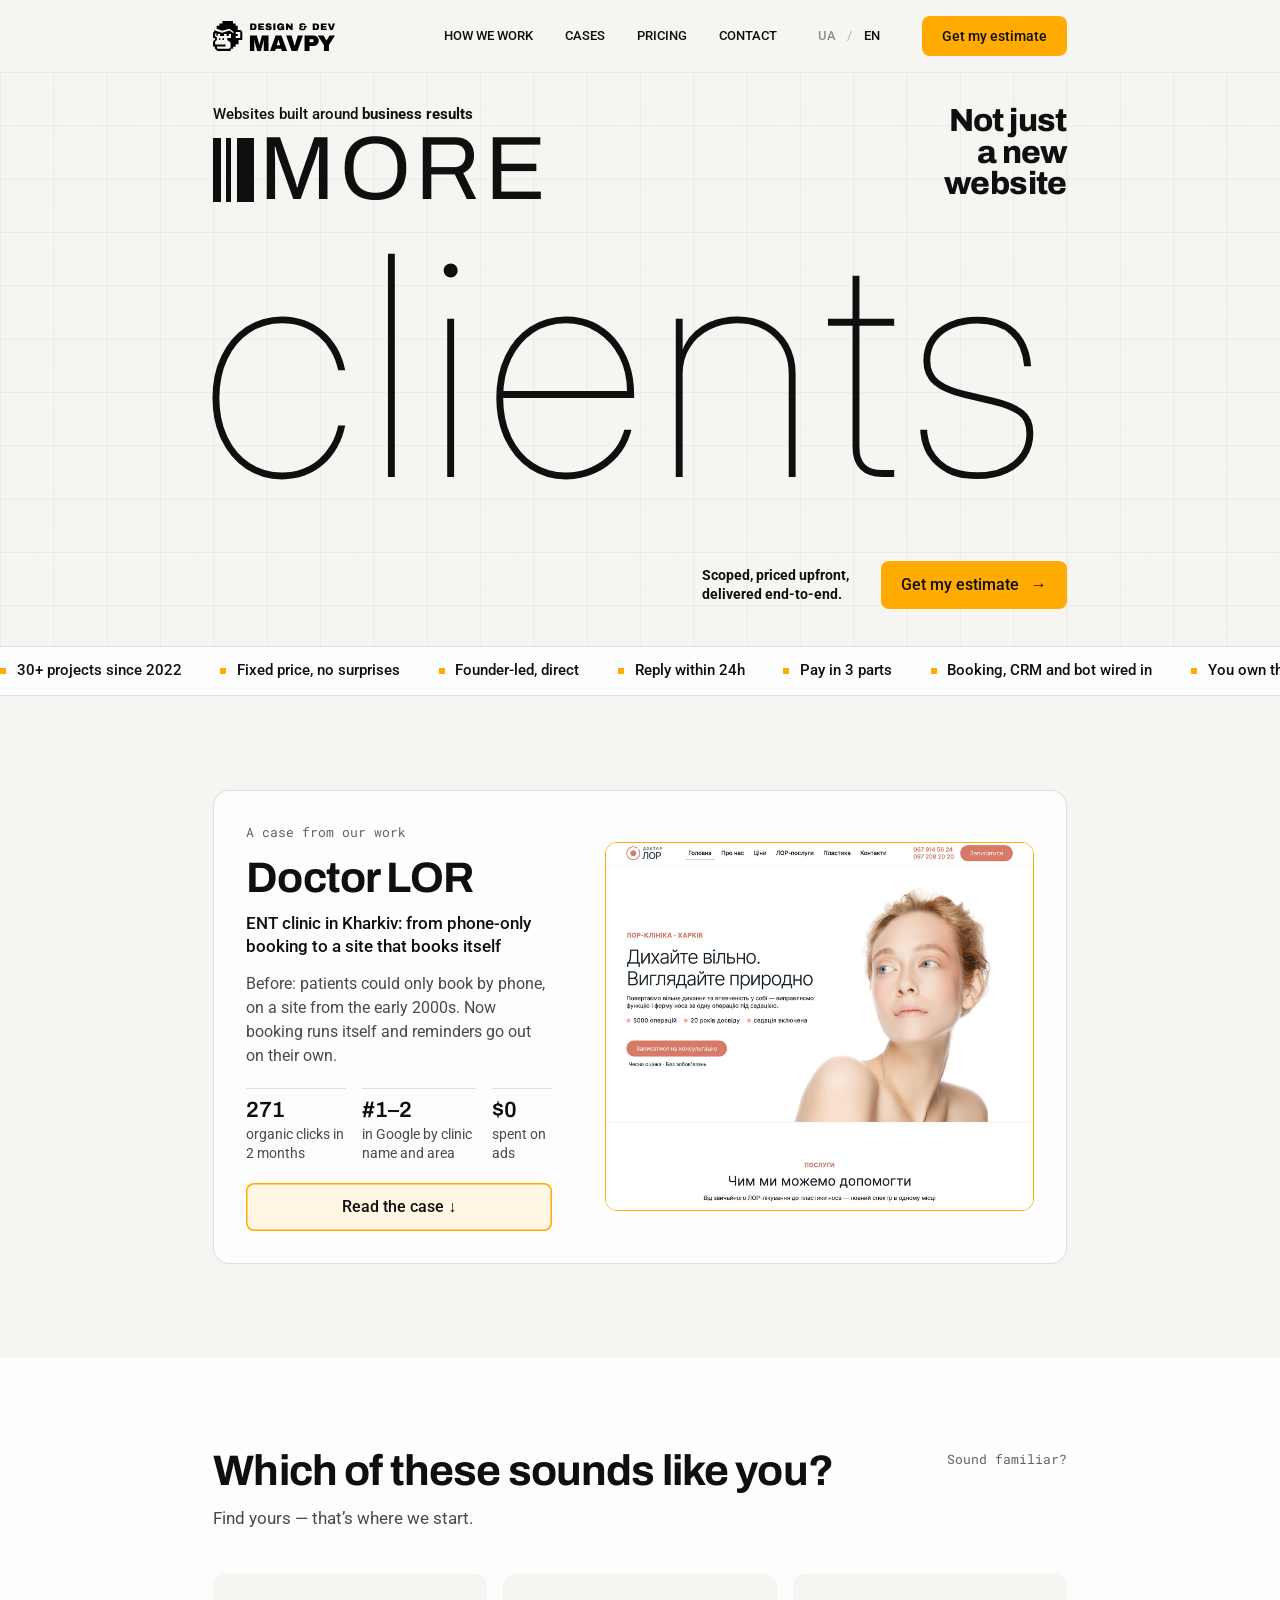
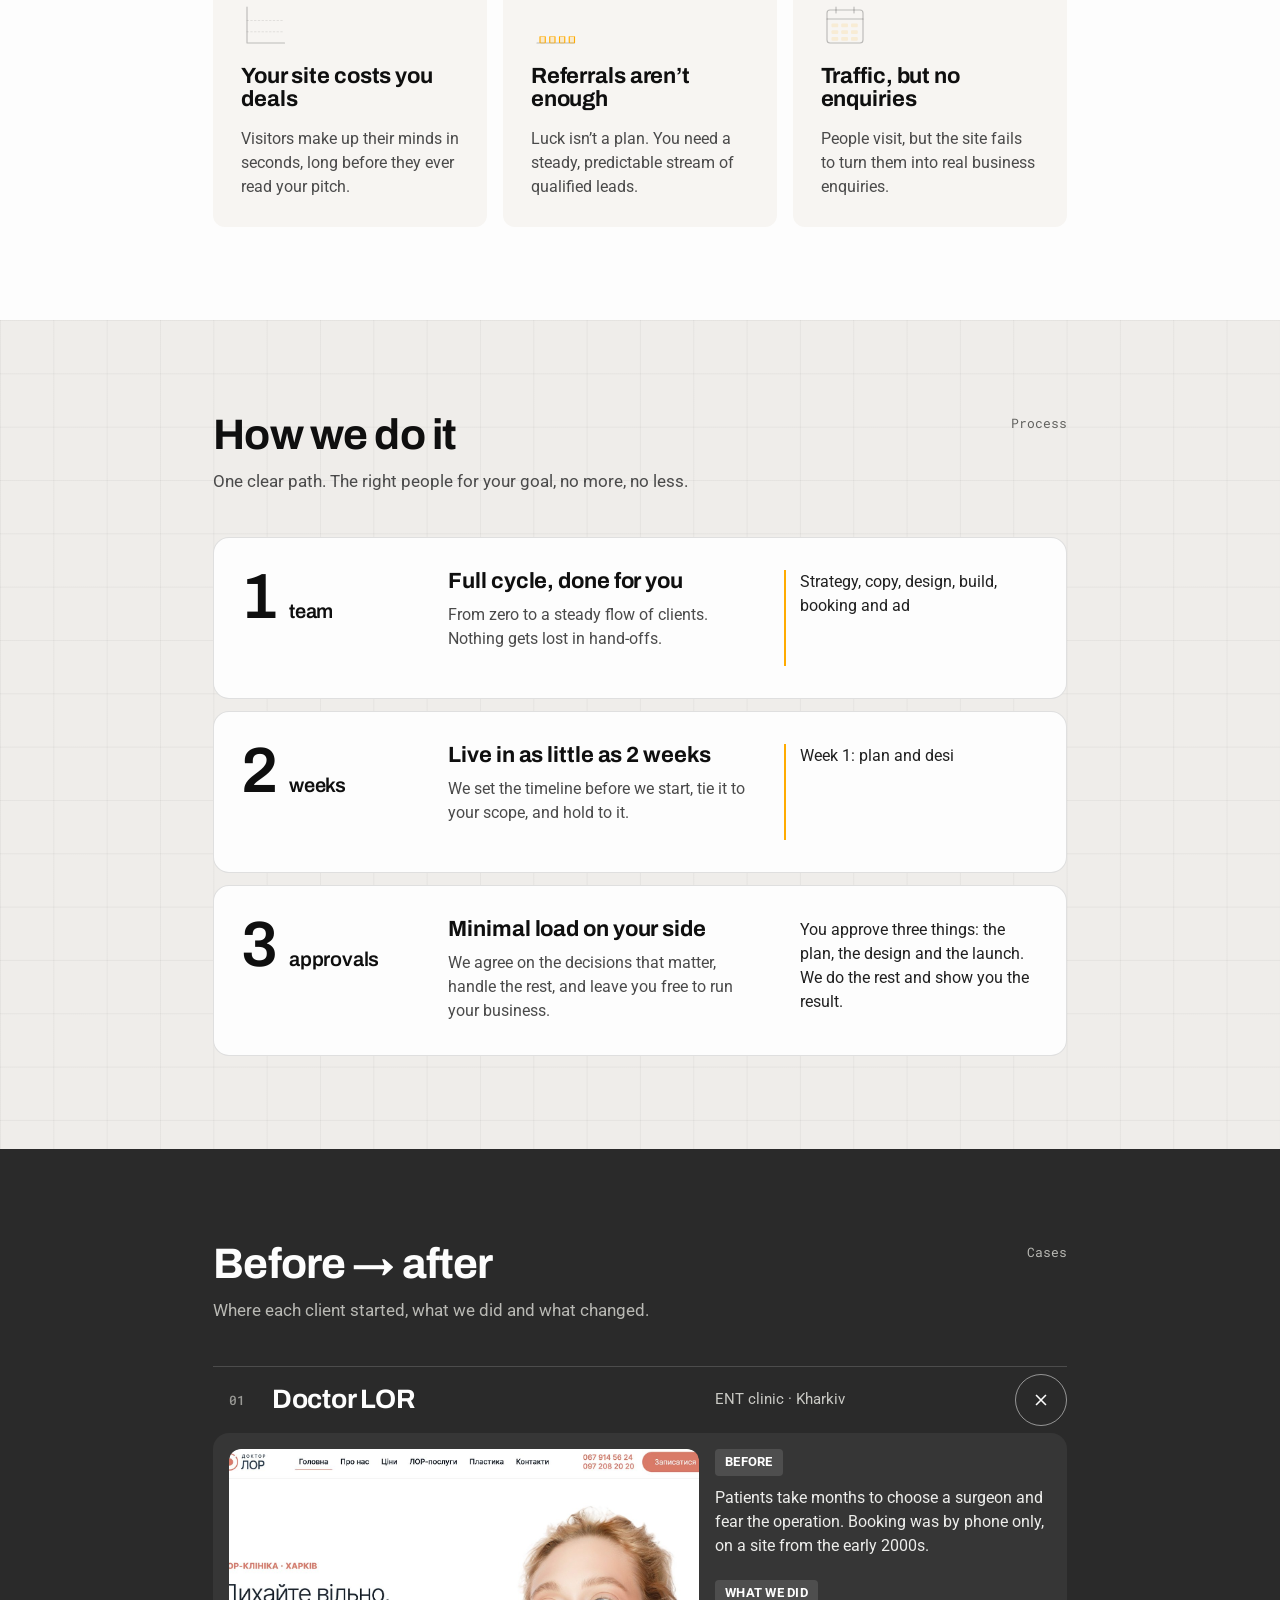
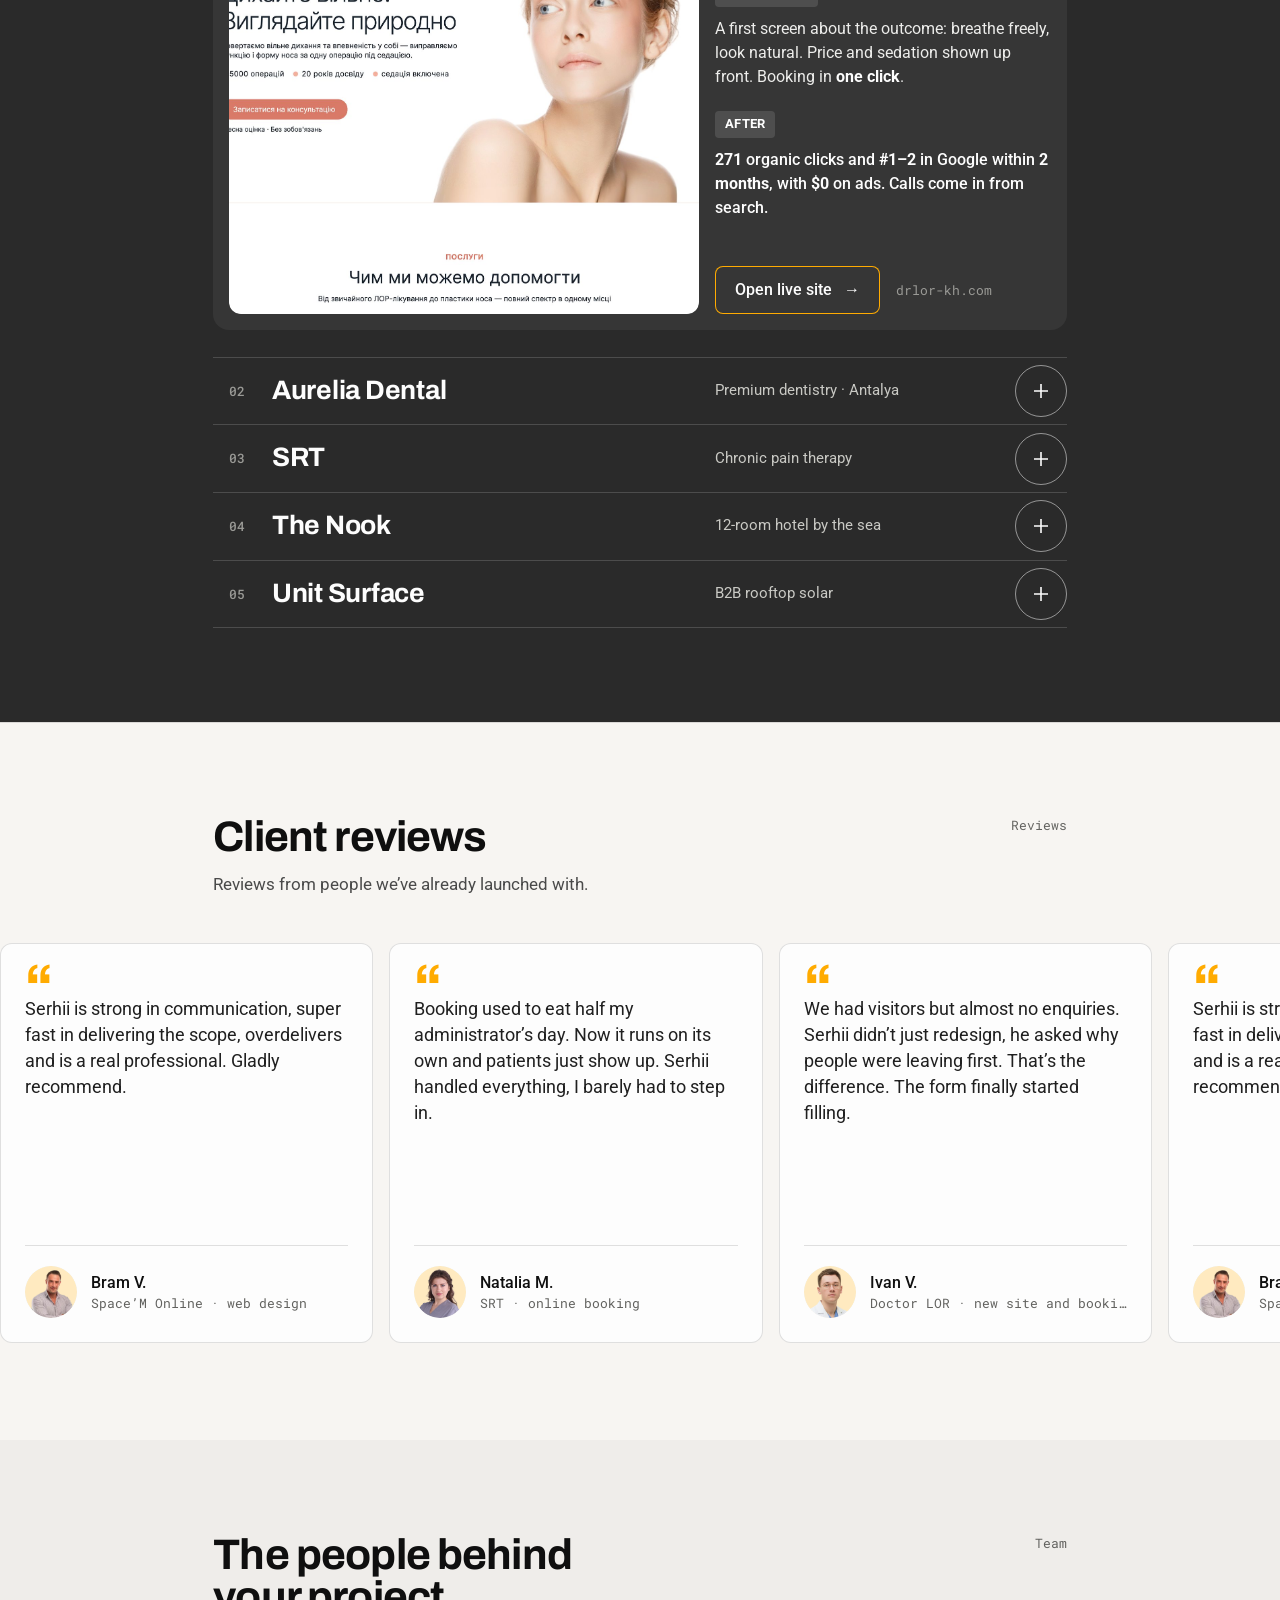
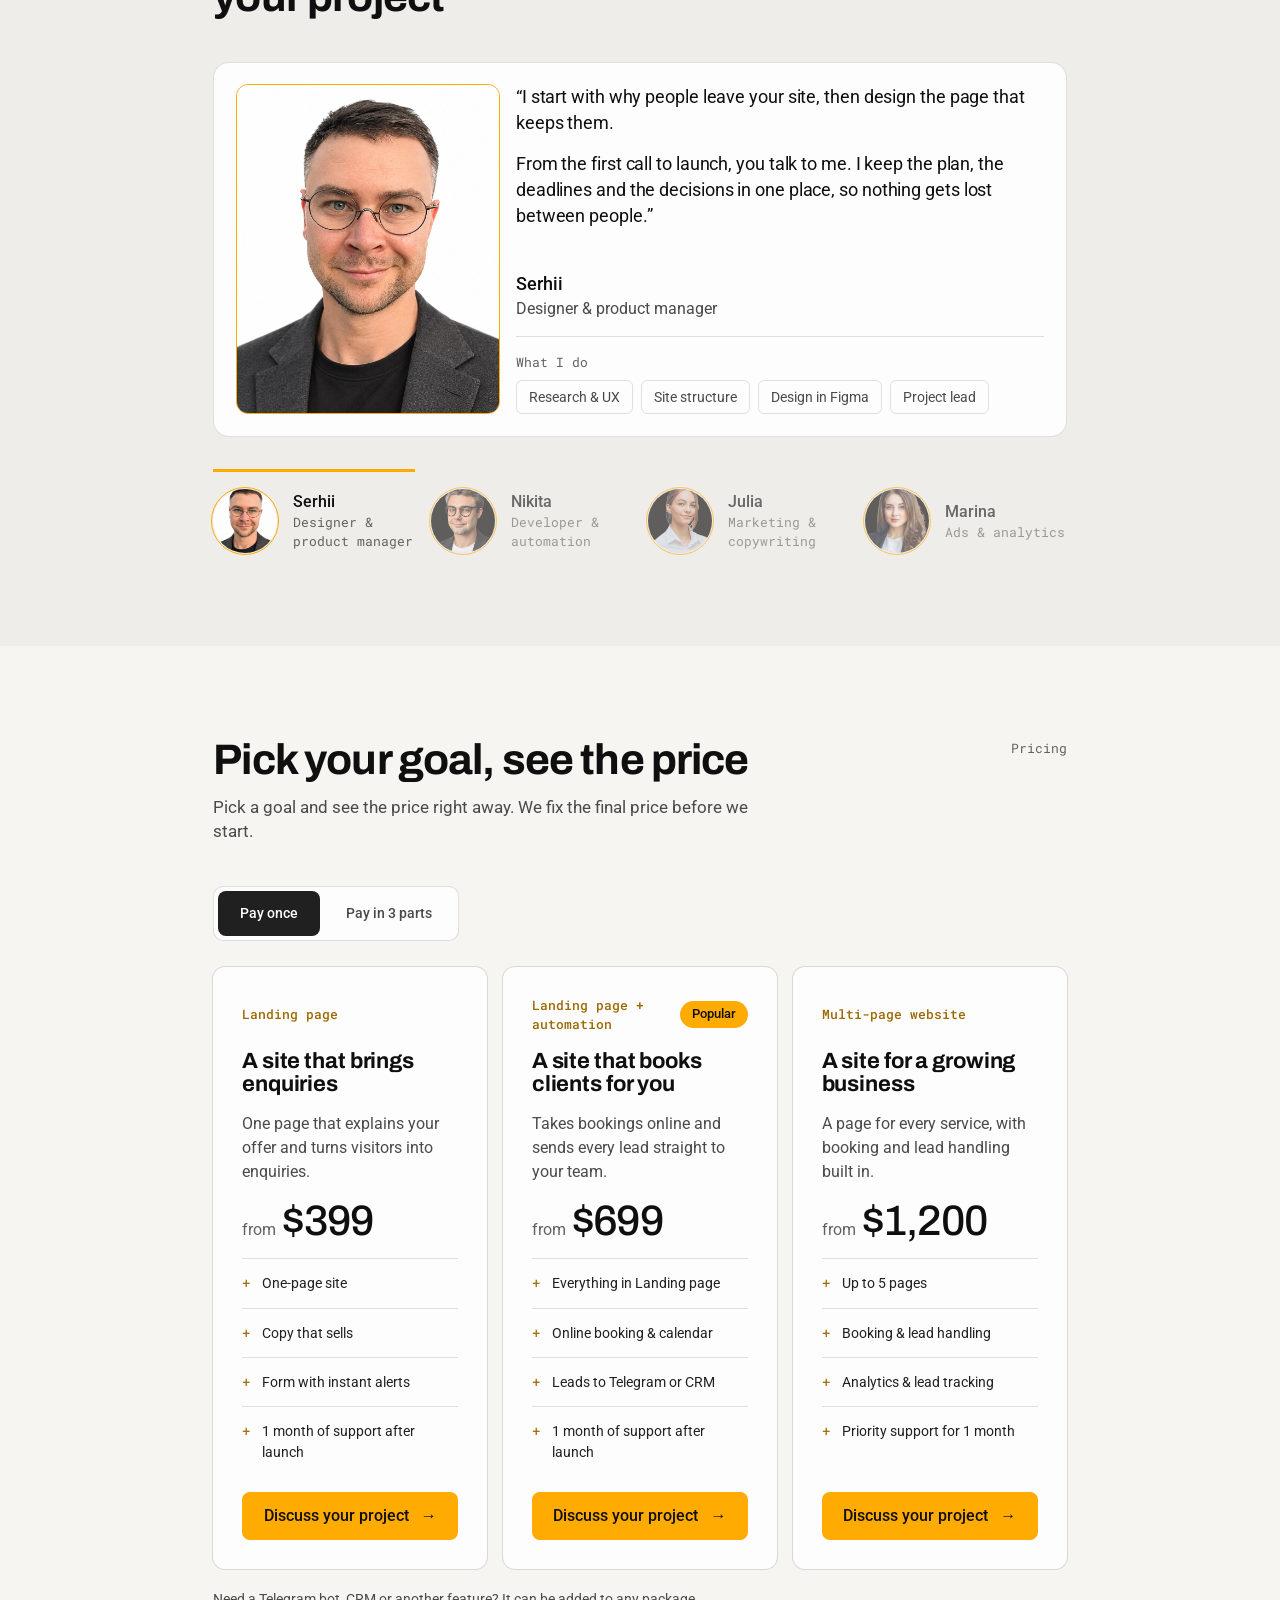
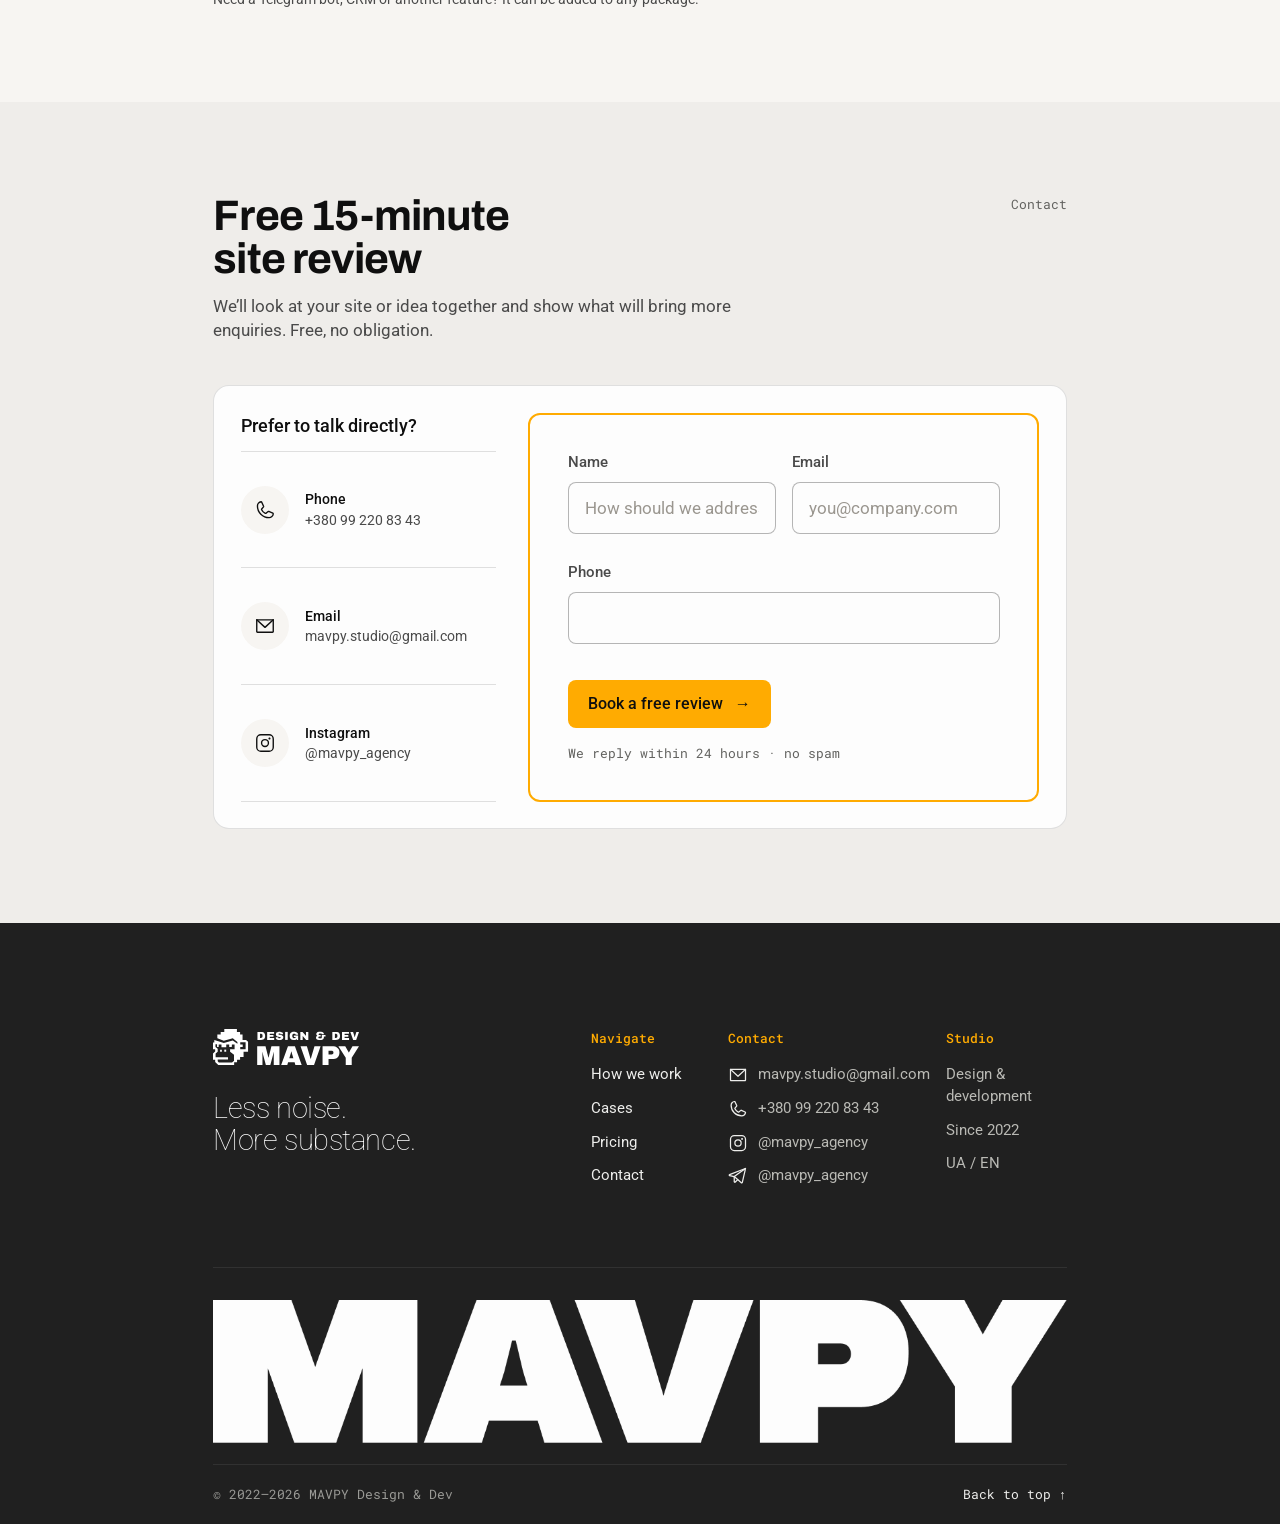
==== commit 7e1e2e77: "v3.12: UA hero like EN, button widths and hover, process timing, case shots, prices, footer logo, te" ====
--- a/en/index.html
+++ b/en/index.html
@@ -139,7 +139,7 @@
     <div><p class="v-foot-h">Contact</p><a class="v-foot-ic" href="mailto:mavpy.studio@gmail.com"><svg class="ico" aria-hidden="true" stroke-width="3.75" stroke-linecap="round" stroke-linejoin="round" viewBox="0 0 60 60" fill="none"><path d="M7.5 13.125H52.5V45C52.5 45.4973 52.3025 45.9742 51.9508 46.3258C51.5992 46.6775 51.1223 46.875 50.625 46.875H9.375C8.87772 46.875 8.40081 46.6775 8.04918 46.3258C7.69754 45.9742 7.5 45.4973 7.5 45V13.125Z" stroke="currentColor"/><path d="M52.5 13.125L30 33.75L7.5 13.125" stroke="currentColor"/></svg><span>mavpy.studio@gmail.com</span></a><a class="v-foot-ic" href="tel:+380992208343"><svg class="ico" aria-hidden="true" stroke-width="3.75" stroke-linecap="round" stroke-linejoin="round" viewBox="0 0 60 60" fill="none"><path d="M38.5289 34.0641C38.7886 33.8913 39.0872 33.786 39.3979 33.7578C39.7085 33.7295 40.0212 33.7792 40.3078 33.9023L51.3609 38.8547C51.7334 39.0139 52.0444 39.2895 52.2472 39.6401C52.45 39.9908 52.5337 40.3977 52.4859 40.8C52.1218 43.5212 50.7818 46.0176 48.715 47.8248C46.6482 49.632 43.9955 50.6271 41.25 50.625C32.7962 50.625 24.6887 47.2668 18.711 41.289C12.7333 35.3113 9.375 27.2038 9.375 18.75C9.3729 16.0045 10.368 13.3518 12.1752 11.285C13.9825 9.21825 16.4788 7.8782 19.2 7.51407C19.6023 7.46628 20.0092 7.55006 20.3599 7.75286C20.7105 7.95566 20.9861 8.26658 21.1453 8.63907L26.0977 19.7016C26.2193 19.9857 26.2689 20.2955 26.2419 20.6034C26.2149 20.9113 26.1122 21.2078 25.943 21.4664L20.9344 27.4219C20.7567 27.69 20.6517 27.9996 20.6295 28.3204C20.6073 28.6413 20.6687 28.9624 20.8078 29.2524C22.7461 33.2203 26.8477 37.2727 30.8273 39.1922C31.1189 39.3307 31.4414 39.3907 31.7633 39.3665C32.0851 39.3422 32.395 39.2345 32.6625 39.0539L38.5289 34.0641Z" stroke="currentColor"/></svg><span>+380 99 220 83 43</span></a><a class="v-foot-ic" href="https://instagram.com/mavpy_agency" target="_blank" rel="noopener"><svg class="ico" aria-hidden="true" stroke-width="3.75" stroke-linecap="round" stroke-linejoin="round" viewBox="0 0 60 60" fill="none"><path d="M39.375 30C39.375 35.1777 35.1777 39.375 30 39.375C24.8223 39.375 20.625 35.1777 20.625 30C20.625 24.8223 24.8223 20.625 30 20.625C35.1777 20.625 39.375 24.8223 39.375 30Z" stroke="currentColor"/><path d="M18.75 7.5H41.25C47.4632 7.5 52.5 12.5368 52.5 18.75V41.25C52.5 47.4632 47.4632 52.5 41.25 52.5H18.75C12.5368 52.5 7.5 47.4632 7.5 41.25V18.75C7.5 12.5368 12.5368 7.5 18.75 7.5Z" stroke="currentColor"/><path d="M42.1875 20.625C43.7408 20.625 45 19.3658 45 17.8125C45 16.2592 43.7408 15 42.1875 15C40.6342 15 39.375 16.2592 39.375 17.8125C39.375 19.3658 40.6342 20.625 42.1875 20.625Z" fill="currentColor"/></svg><span>@mavpy_agency</span></a><a class="v-foot-ic" href="https://t.me/mavpy_agency" target="_blank" rel="noopener"><svg class="ico" aria-hidden="true" stroke-width="3.75" stroke-linecap="round" stroke-linejoin="round" viewBox="0 0 60 60" fill="none"><path d="M18.7501 31.6103L39.9048 50.1564C40.1485 50.3714 40.4439 50.5194 40.762 50.5858C41.0801 50.6522 41.41 50.6349 41.7193 50.5354C42.0287 50.4359 42.3069 50.2577 42.5266 50.0183C42.7464 49.7789 42.9001 49.4864 42.9728 49.1697L52.5001 7.78612C52.5094 7.74462 52.5072 7.70137 52.4938 7.66101C52.4805 7.62066 52.4563 7.5847 52.4241 7.55701C52.3918 7.52931 52.3526 7.51092 52.3107 7.5038C52.2687 7.49668 52.2257 7.5011 52.1861 7.51659L4.68762 26.1049C4.39275 26.2184 4.14265 26.4244 3.97486 26.6921C3.80708 26.9599 3.73065 27.2748 3.75707 27.5896C3.78348 27.9045 3.9113 28.2023 4.12135 28.4383C4.3314 28.6743 4.61234 28.8358 4.92199 28.8986L18.7501 31.6103Z" stroke="currentColor"/><path d="M18.7495 31.6101L52.3612 7.521" stroke="currentColor"/><path d="M29.1487 40.7299L21.9745 48.1736C21.7153 48.4426 21.3816 48.628 21.0163 48.706C20.651 48.7841 20.2707 48.7513 19.9242 48.6118C19.5777 48.4722 19.2808 48.2324 19.0715 47.923C18.8622 47.6136 18.7501 47.2487 18.7495 46.8752V31.6104" stroke="currentColor"/></svg><span>@mavpy_agency</span></a></div>
     <div><p class="v-foot-h">Studio</p><span>Design & development</span><span>Since 2022</span><span>UA / EN</span></div></div>
   <div class="v-ticks v-ticks--line" aria-hidden="true"></div>
-  <p class="v-foot-word v-foot-word--txt" data-fit=""><span>MAVPY</span></p>
+  <p class="v-foot-word v-foot-word--img"><img src="../assets/img/footer-wordmark.png" alt="MAVPY" width="1271" height="212" loading="lazy"></p>
   <div class="v-foot-bot"><span>© 2022–2026 MAVPY Design & Dev</span><a href="#top">Back to top ↑</a></div>
 </div></footer>
 </div>
--- a/styles.css
+++ b/styles.css
@@ -1113,3 +1113,40 @@
 /* footer: plain MAVPY wordmark again (no mascot), stretched to the full width like the image was */
 .v-foot-word--txt{font-family:'Montserrat','Archivo','Arial Black',sans-serif;font-weight:900;letter-spacing:-.01em;line-height:.78;color:var(--white)}
 .v-foot-word--txt span{display:inline-block}
+
+/* =========================================================
+   v3.12 — Serhii's notes on «✏️ Правки и контент → v3.12» (notes/2026-11-26-v3.12-edits.md)
+   ========================================================= */
+/* hero UA = hero EN: «НОВІ / клієнти», same sizes, same section height */
+:lang(uk) .mv-hero .mv-more{font-size:calc(135 * var(--u));letter-spacing:.02em;line-height:.74}
+:lang(uk) .mv-hero .mv-more-w{letter-spacing:.02em}
+:lang(uk) .mv-hero .mv-notjust{font-size:calc(48 * var(--u));line-height:calc(47 * var(--u))}
+@media (max-width:1199px){
+  :lang(uk) .mv-hero .mv-more{font-size:calc((100vw - 40px) * .2)}
+  :lang(uk) .mv-hero .mv-notjust{font-size:28px;line-height:24px}
+}
+:lang(uk) .mv-hero .mv-clients{margin-bottom:.078em !important}
+@media (min-width:1200px){:lang(uk) .mv-hero .mv-hero-bottom{margin-top:calc(134 * var(--u))}}
+/* buttons: full width only on phones; tablet and desktop — as wide as the text */
+@media (min-width:601px) and (max-width:1199px){
+  .mv .mv-btn{width:auto !important;align-self:flex-start;justify-content:center}
+  .mv .v-actions{width:auto}
+  .mv-hero-bottom{align-items:flex-start}
+}
+/* featured: screenshot frame as thick as the button outline; button with a light amber tint */
+.v-fc-shot{border-width:1.5px}
+.v-fc-txt .v-actions .mv-btn--amber{background:#FFF6E3}
+.v-fc-txt .v-actions .mv-btn--amber:hover{background:#FFEFCF}
+.pseq .v-flow-side::before{transition-duration:1.8s}
+/* cases: every screenshot fills the frame's full height, like the first case */
+.v-case-shot{display:flex}
+.v-case-shot img,.v-case-shot img.is-wide{width:100%;height:100%;object-fit:cover;object-position:50% 0}
+@media (max-width:1199px){.v-case-shot img,.v-case-shot img.is-wide{height:auto;object-fit:initial}}
+/* footer: new wordmark image (no mascot) */
+.v-foot-word--img{font-size:0;line-height:0}
+.v-foot-word--img img{display:block;width:100%;height:auto}
+/* pricing UA: the dollar line sits right under the hryvnia sum, flush with its left edge */
+.v-price{display:grid;grid-template-columns:auto 1fr;align-items:baseline;column-gap:.4em;row-gap:4px}
+.v-price > span:first-child{grid-column:1;grid-row:1}
+.v-price b{grid-column:2;grid-row:1;justify-self:start}
+.v-price .v-price-sub{grid-column:2;grid-row:2;flex-basis:auto}
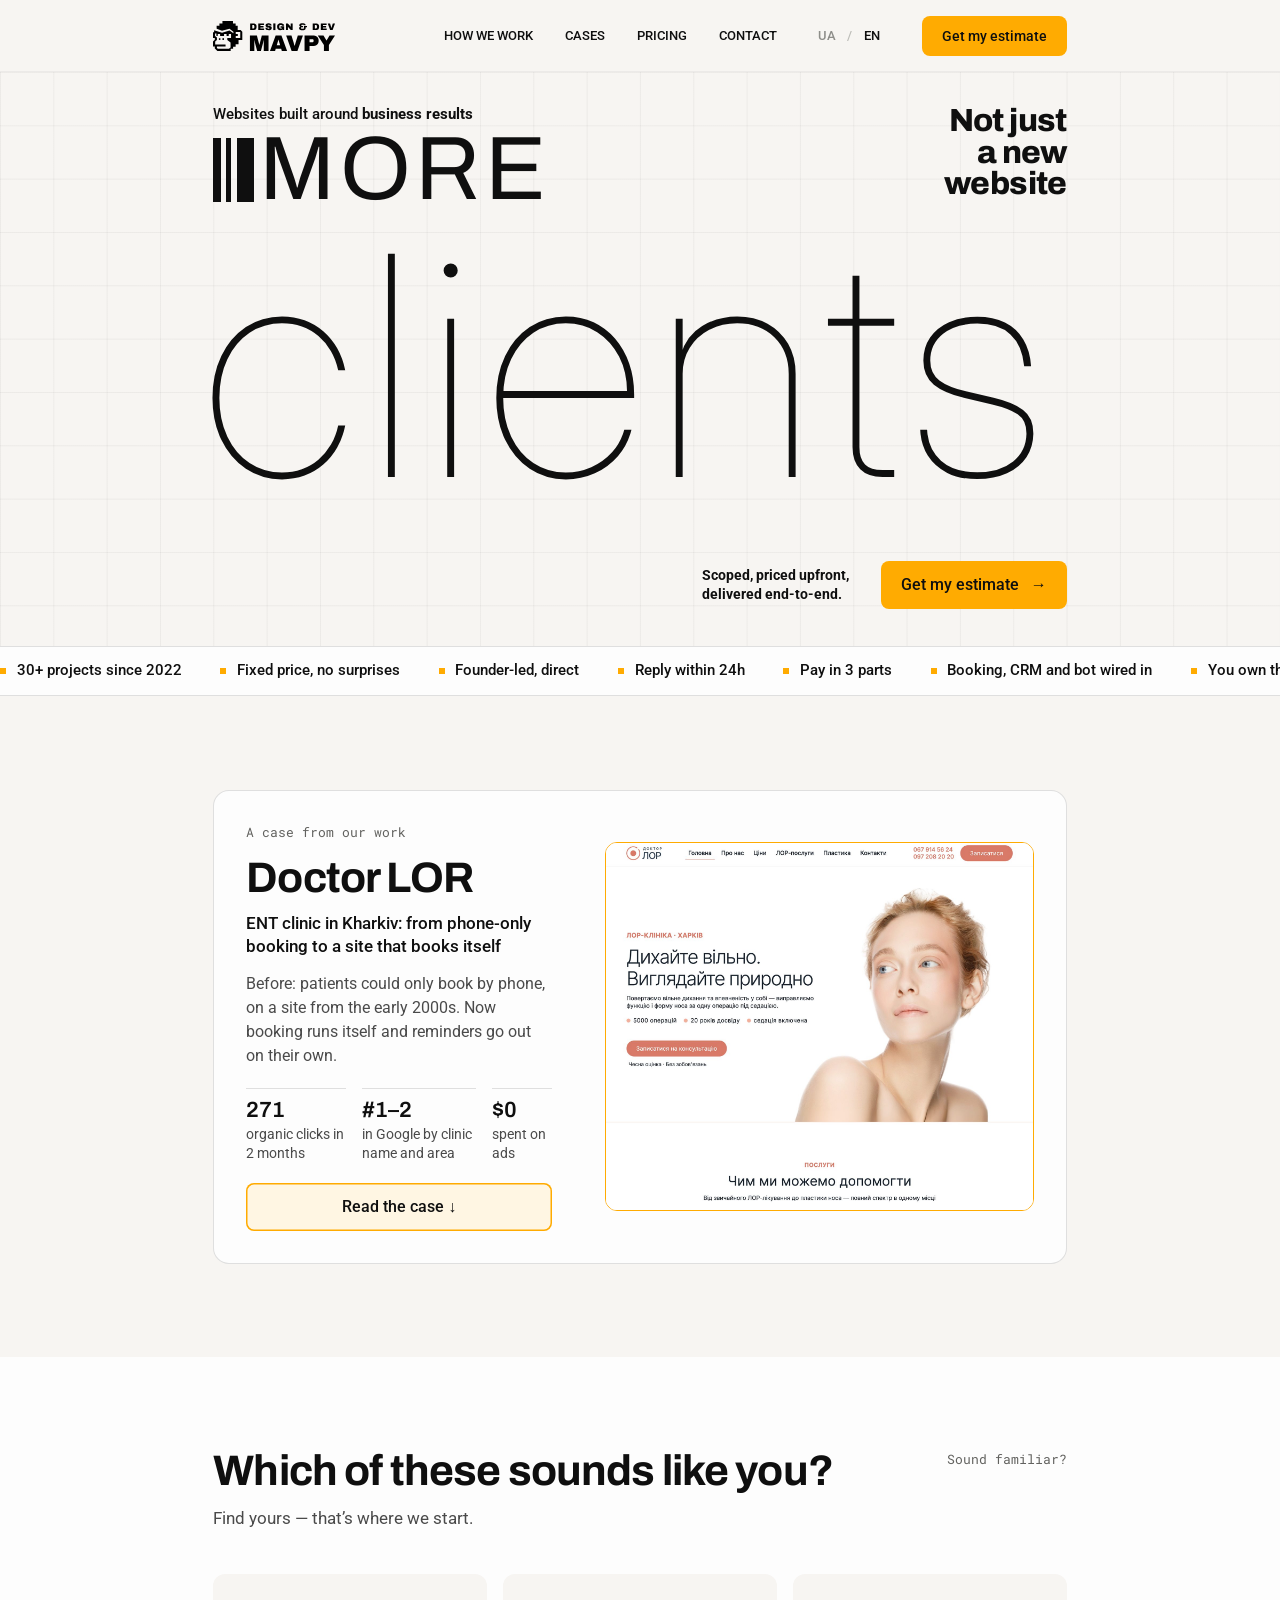
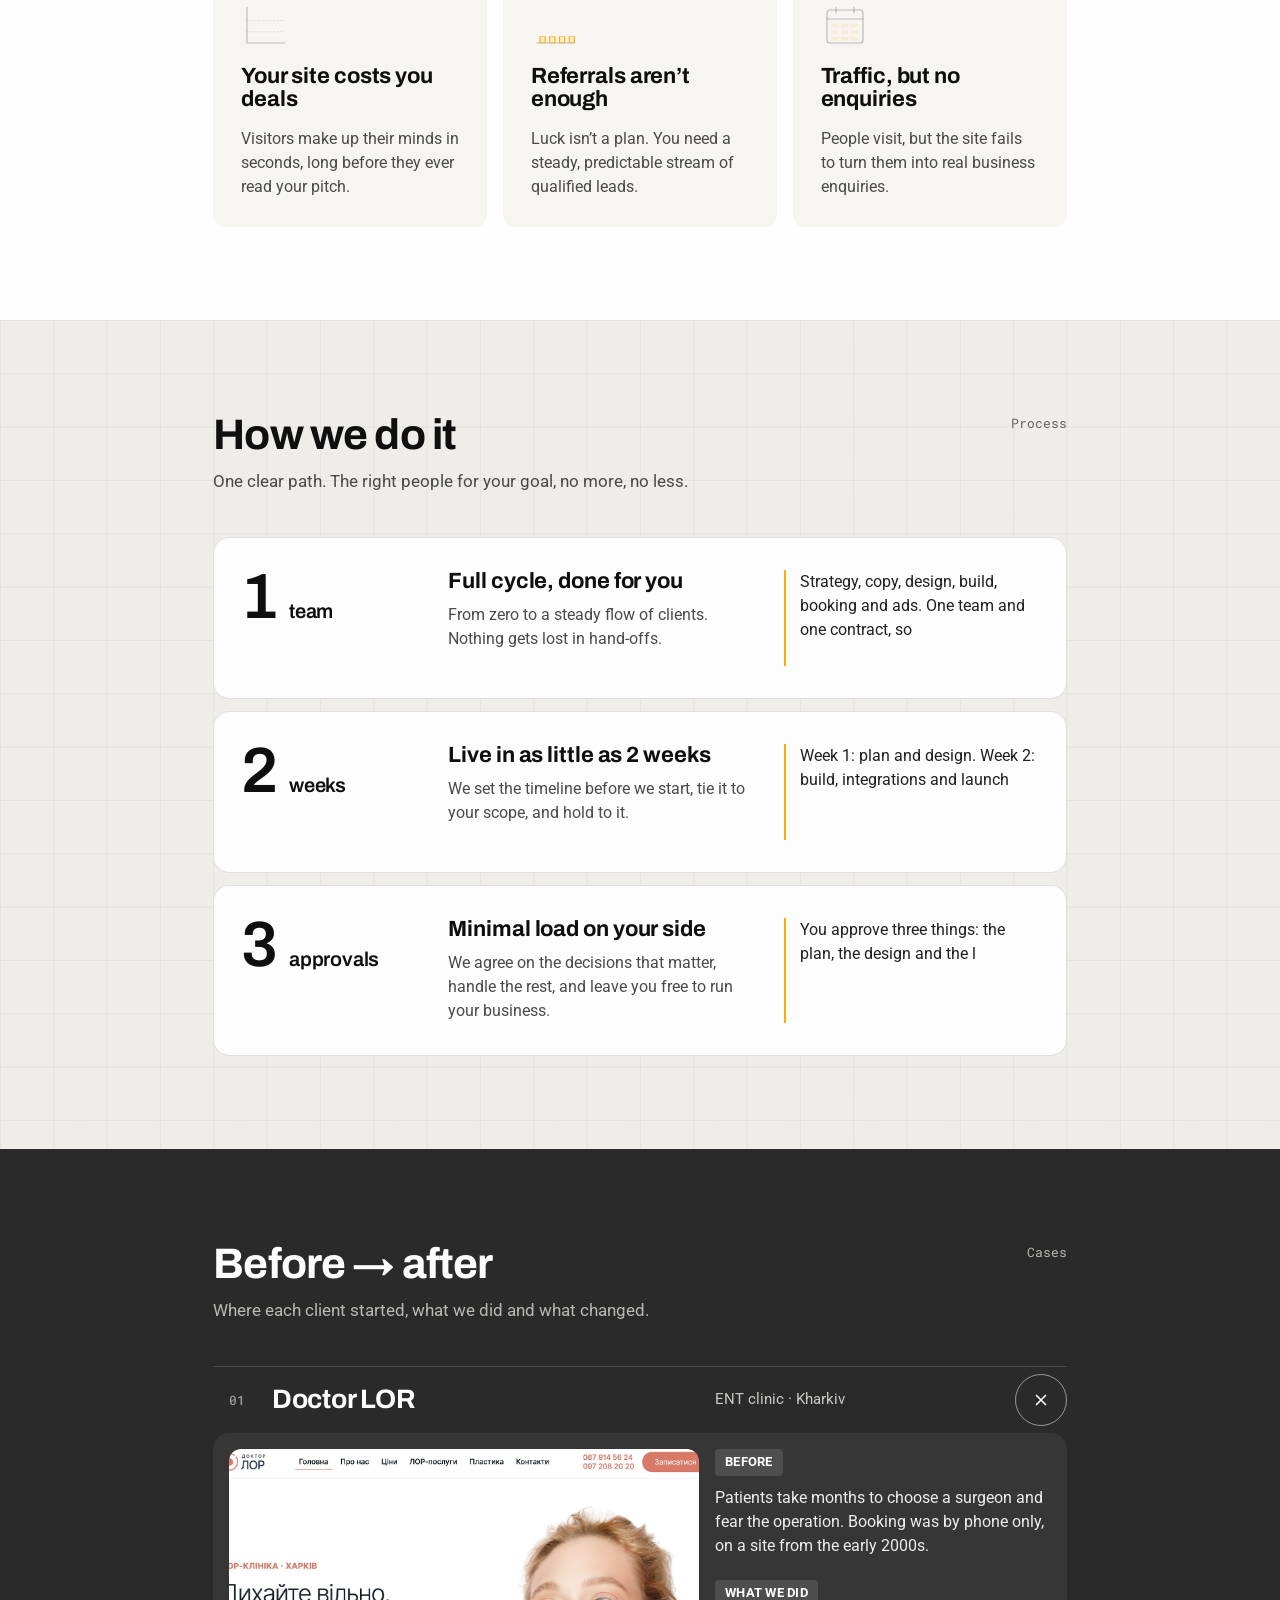
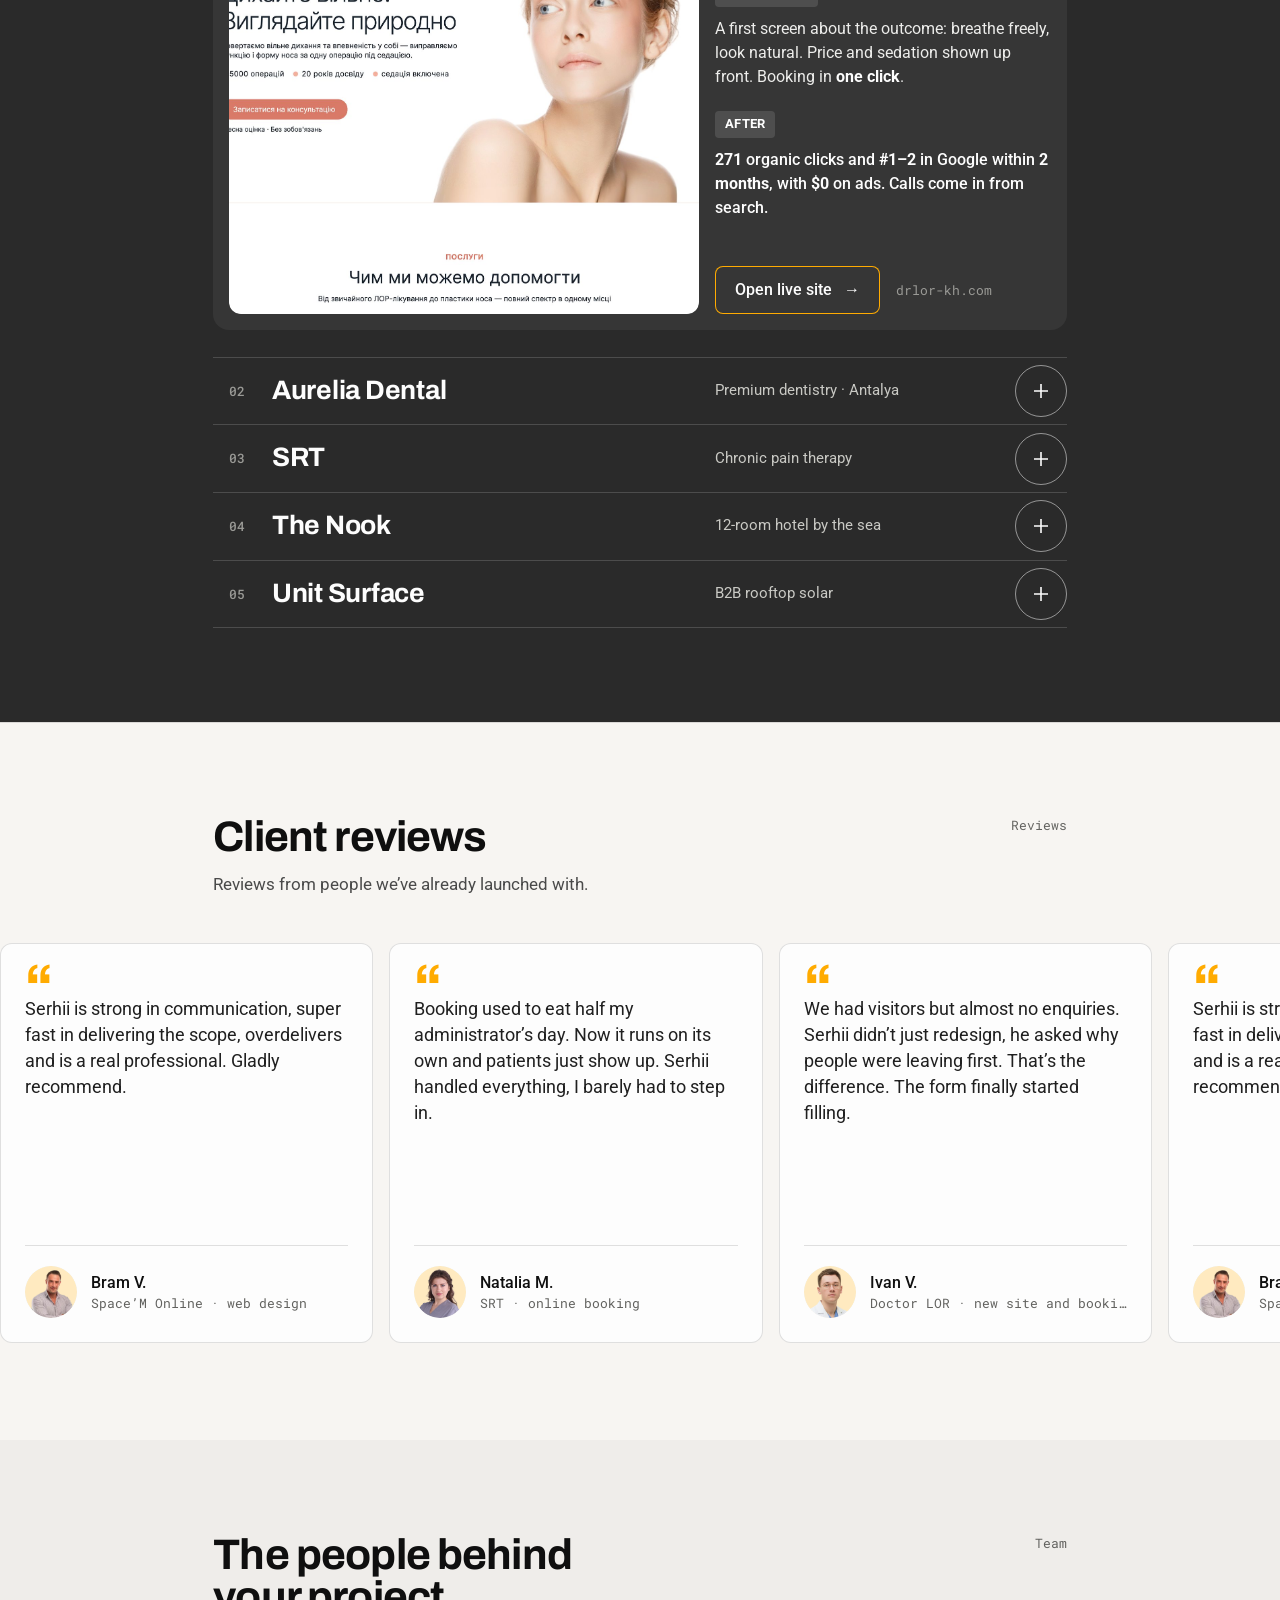
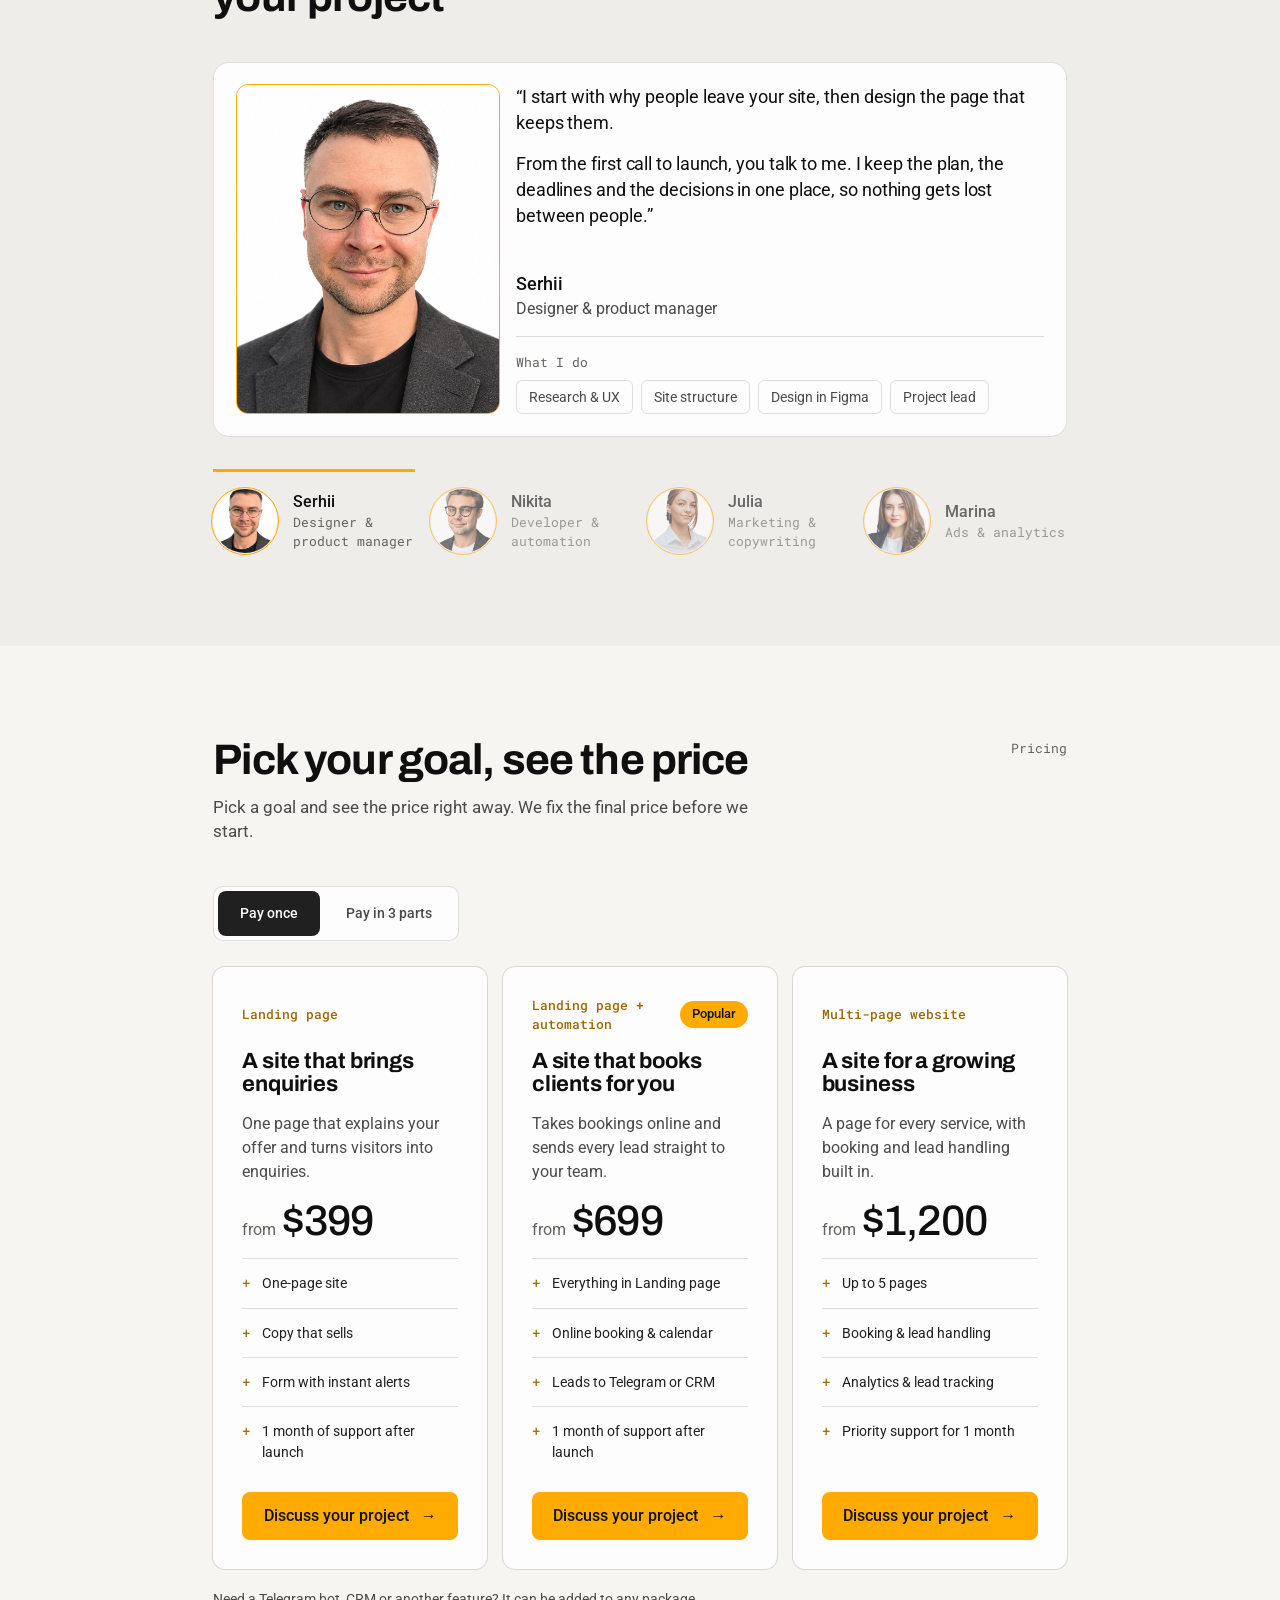
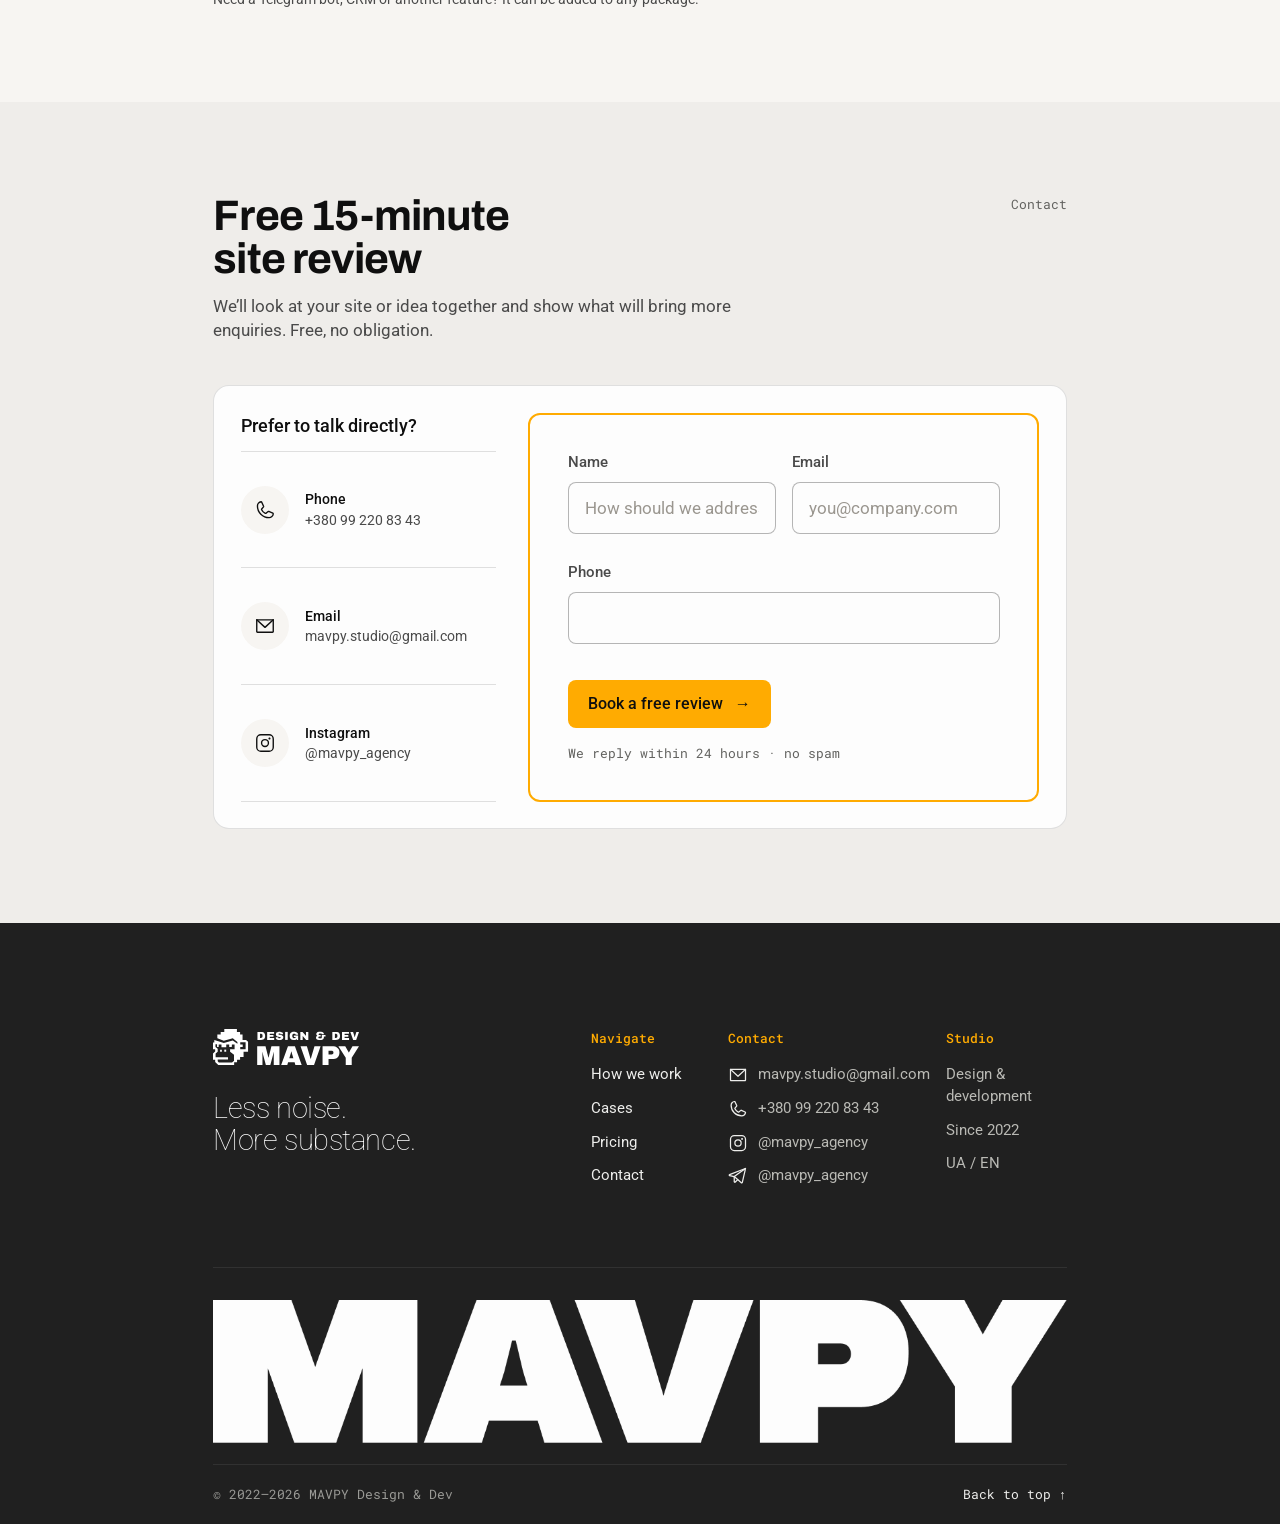
==== commit 741fd398: "v3.14: always open at top, header line, mobile hero button, reviews slider, equal portraits, form fi" ====
--- a/en/index.html
+++ b/en/index.html
@@ -11,6 +11,7 @@
 <link href="https://fonts.googleapis.com/css2?family=BBH+Hegarty&family=Archivo:wght@500;600;700;800;900&family=Roboto:wght@100;300;400;500;700&family=Roboto+Mono:wght@400;500&family=Inter:wght@100;600;700;800;900&family=Unbounded:wght@900&family=Montserrat:wght@900&display=swap" rel="stylesheet">
 <link rel="stylesheet" href="../styles.css">
 <style>body{margin:0;background:#F7F5F2}</style>
+<script>if('scrollRestoration' in history)history.scrollRestoration='manual';if(location.hash)history.replaceState(null,'',location.pathname+location.search);</script>
 </head>
 <body>
 <div class="mv m-kinetic" lang="en" data-lang-redirect="">
@@ -99,7 +100,8 @@
   </div></div></div>
 </article></div></div></section>
 <section class="v-sec v-bg-base v-rule" data-reveal=""><div class="v-wrap"><div class="v-head "><p class="v-idx"><span>Reviews</span></p><div><h2 class="v-h2">Client reviews</h2><p class="v-lead">Reviews from people we’ve already launched with.</p></div></div></div>
-  <div class="mv-marq v-revs"><div class="mv-track mv-track--slow"><figure class="v-card v-review"><span class="q" aria-hidden="true">“</span><blockquote>Serhii is strong in communication, super fast in delivering the scope, overdelivers and is a real professional. Gladly recommend.</blockquote><figcaption><img class="v-ava" src="../assets/img/review-bram-spacem.png" alt="" loading="lazy" decoding="async"><span><strong>Bram V.</strong><em>Space’M Online · web design</em></span></figcaption></figure><figure class="v-card v-review"><span class="q" aria-hidden="true">“</span><blockquote>Booking used to eat half my administrator’s day. Now it runs on its own and patients just show up. Serhii handled everything, I barely had to step in.</blockquote><figcaption><img class="v-ava" src="../assets/img/review-natalia-srt.png" alt="" loading="lazy" decoding="async"><span><strong>Natalia M.</strong><em>SRT · online booking</em></span></figcaption></figure><figure class="v-card v-review"><span class="q" aria-hidden="true">“</span><blockquote>We had visitors but almost no enquiries. Serhii didn’t just redesign, he asked why people were leaving first. That’s the difference. The form finally started filling.</blockquote><figcaption><img class="v-ava" src="../assets/img/review-ivan.png" alt="" loading="lazy" decoding="async"><span><strong>Ivan V.</strong><em>Doctor LOR · new site and booking</em></span></figcaption></figure><figure class="v-card v-review"><span class="q" aria-hidden="true">“</span><blockquote>Serhii is strong in communication, super fast in delivering the scope, overdelivers and is a real professional. Gladly recommend.</blockquote><figcaption><img class="v-ava" src="../assets/img/review-bram-spacem.png" alt="" loading="lazy" decoding="async"><span><strong>Bram V.</strong><em>Space’M Online · web design</em></span></figcaption></figure><figure class="v-card v-review"><span class="q" aria-hidden="true">“</span><blockquote>Booking used to eat half my administrator’s day. Now it runs on its own and patients just show up. Serhii handled everything, I barely had to step in.</blockquote><figcaption><img class="v-ava" src="../assets/img/review-natalia-srt.png" alt="" loading="lazy" decoding="async"><span><strong>Natalia M.</strong><em>SRT · online booking</em></span></figcaption></figure><figure class="v-card v-review"><span class="q" aria-hidden="true">“</span><blockquote>We had visitors but almost no enquiries. Serhii didn’t just redesign, he asked why people were leaving first. That’s the difference. The form finally started filling.</blockquote><figcaption><img class="v-ava" src="../assets/img/review-ivan.png" alt="" loading="lazy" decoding="async"><span><strong>Ivan V.</strong><em>Doctor LOR · new site and booking</em></span></figcaption></figure><figure class="v-card v-review" aria-hidden="true"><span class="q" aria-hidden="true">“</span><blockquote>Serhii is strong in communication, super fast in delivering the scope, overdelivers and is a real professional. Gladly recommend.</blockquote><figcaption><img class="v-ava" src="../assets/img/review-bram-spacem.png" alt="" loading="lazy" decoding="async"><span><strong>Bram V.</strong><em>Space’M Online · web design</em></span></figcaption></figure><figure class="v-card v-review" aria-hidden="true"><span class="q" aria-hidden="true">“</span><blockquote>Booking used to eat half my administrator’s day. Now it runs on its own and patients just show up. Serhii handled everything, I barely had to step in.</blockquote><figcaption><img class="v-ava" src="../assets/img/review-natalia-srt.png" alt="" loading="lazy" decoding="async"><span><strong>Natalia M.</strong><em>SRT · online booking</em></span></figcaption></figure><figure class="v-card v-review" aria-hidden="true"><span class="q" aria-hidden="true">“</span><blockquote>We had visitors but almost no enquiries. Serhii didn’t just redesign, he asked why people were leaving first. That’s the difference. The form finally started filling.</blockquote><figcaption><img class="v-ava" src="../assets/img/review-ivan.png" alt="" loading="lazy" decoding="async"><span><strong>Ivan V.</strong><em>Doctor LOR · new site and booking</em></span></figcaption></figure><figure class="v-card v-review" aria-hidden="true"><span class="q" aria-hidden="true">“</span><blockquote>Serhii is strong in communication, super fast in delivering the scope, overdelivers and is a real professional. Gladly recommend.</blockquote><figcaption><img class="v-ava" src="../assets/img/review-bram-spacem.png" alt="" loading="lazy" decoding="async"><span><strong>Bram V.</strong><em>Space’M Online · web design</em></span></figcaption></figure><figure class="v-card v-review" aria-hidden="true"><span class="q" aria-hidden="true">“</span><blockquote>Booking used to eat half my administrator’s day. Now it runs on its own and patients just show up. Serhii handled everything, I barely had to step in.</blockquote><figcaption><img class="v-ava" src="../assets/img/review-natalia-srt.png" alt="" loading="lazy" decoding="async"><span><strong>Natalia M.</strong><em>SRT · online booking</em></span></figcaption></figure><figure class="v-card v-review" aria-hidden="true"><span class="q" aria-hidden="true">“</span><blockquote>We had visitors but almost no enquiries. Serhii didn’t just redesign, he asked why people were leaving first. That’s the difference. The form finally started filling.</blockquote><figcaption><img class="v-ava" src="../assets/img/review-ivan.png" alt="" loading="lazy" decoding="async"><span><strong>Ivan V.</strong><em>Doctor LOR · new site and booking</em></span></figcaption></figure></div></div></section>
+  <div class="mv-marq v-revs" data-revs=""><div class="mv-track mv-track--slow"><figure class="v-card v-review"><span class="q" aria-hidden="true">“</span><blockquote>Serhii is strong in communication, super fast in delivering the scope, overdelivers and is a real professional. Gladly recommend.</blockquote><figcaption><img class="v-ava" src="../assets/img/review-bram-spacem.png" alt="" loading="lazy" decoding="async"><span><strong>Bram V.</strong><em>Space’M Online · web design</em></span></figcaption></figure><figure class="v-card v-review"><span class="q" aria-hidden="true">“</span><blockquote>Booking used to eat half my administrator’s day. Now it runs on its own and patients just show up. Serhii handled everything, I barely had to step in.</blockquote><figcaption><img class="v-ava" src="../assets/img/review-natalia-srt.png" alt="" loading="lazy" decoding="async"><span><strong>Natalia M.</strong><em>SRT · online booking</em></span></figcaption></figure><figure class="v-card v-review"><span class="q" aria-hidden="true">“</span><blockquote>We had visitors but almost no enquiries. Serhii didn’t just redesign, he asked why people were leaving first. That’s the difference. The form finally started filling.</blockquote><figcaption><img class="v-ava" src="../assets/img/review-ivan.png" alt="" loading="lazy" decoding="async"><span><strong>Ivan V.</strong><em>Doctor LOR · new site and booking</em></span></figcaption></figure><figure class="v-card v-review"><span class="q" aria-hidden="true">“</span><blockquote>Serhii is strong in communication, super fast in delivering the scope, overdelivers and is a real professional. Gladly recommend.</blockquote><figcaption><img class="v-ava" src="../assets/img/review-bram-spacem.png" alt="" loading="lazy" decoding="async"><span><strong>Bram V.</strong><em>Space’M Online · web design</em></span></figcaption></figure><figure class="v-card v-review"><span class="q" aria-hidden="true">“</span><blockquote>Booking used to eat half my administrator’s day. Now it runs on its own and patients just show up. Serhii handled everything, I barely had to step in.</blockquote><figcaption><img class="v-ava" src="../assets/img/review-natalia-srt.png" alt="" loading="lazy" decoding="async"><span><strong>Natalia M.</strong><em>SRT · online booking</em></span></figcaption></figure><figure class="v-card v-review"><span class="q" aria-hidden="true">“</span><blockquote>We had visitors but almost no enquiries. Serhii didn’t just redesign, he asked why people were leaving first. That’s the difference. The form finally started filling.</blockquote><figcaption><img class="v-ava" src="../assets/img/review-ivan.png" alt="" loading="lazy" decoding="async"><span><strong>Ivan V.</strong><em>Doctor LOR · new site and booking</em></span></figcaption></figure><figure class="v-card v-review" aria-hidden="true"><span class="q" aria-hidden="true">“</span><blockquote>Serhii is strong in communication, super fast in delivering the scope, overdelivers and is a real professional. Gladly recommend.</blockquote><figcaption><img class="v-ava" src="../assets/img/review-bram-spacem.png" alt="" loading="lazy" decoding="async"><span><strong>Bram V.</strong><em>Space’M Online · web design</em></span></figcaption></figure><figure class="v-card v-review" aria-hidden="true"><span class="q" aria-hidden="true">“</span><blockquote>Booking used to eat half my administrator’s day. Now it runs on its own and patients just show up. Serhii handled everything, I barely had to step in.</blockquote><figcaption><img class="v-ava" src="../assets/img/review-natalia-srt.png" alt="" loading="lazy" decoding="async"><span><strong>Natalia M.</strong><em>SRT · online booking</em></span></figcaption></figure><figure class="v-card v-review" aria-hidden="true"><span class="q" aria-hidden="true">“</span><blockquote>We had visitors but almost no enquiries. Serhii didn’t just redesign, he asked why people were leaving first. That’s the difference. The form finally started filling.</blockquote><figcaption><img class="v-ava" src="../assets/img/review-ivan.png" alt="" loading="lazy" decoding="async"><span><strong>Ivan V.</strong><em>Doctor LOR · new site and booking</em></span></figcaption></figure><figure class="v-card v-review" aria-hidden="true"><span class="q" aria-hidden="true">“</span><blockquote>Serhii is strong in communication, super fast in delivering the scope, overdelivers and is a real professional. Gladly recommend.</blockquote><figcaption><img class="v-ava" src="../assets/img/review-bram-spacem.png" alt="" loading="lazy" decoding="async"><span><strong>Bram V.</strong><em>Space’M Online · web design</em></span></figcaption></figure><figure class="v-card v-review" aria-hidden="true"><span class="q" aria-hidden="true">“</span><blockquote>Booking used to eat half my administrator’s day. Now it runs on its own and patients just show up. Serhii handled everything, I barely had to step in.</blockquote><figcaption><img class="v-ava" src="../assets/img/review-natalia-srt.png" alt="" loading="lazy" decoding="async"><span><strong>Natalia M.</strong><em>SRT · online booking</em></span></figcaption></figure><figure class="v-card v-review" aria-hidden="true"><span class="q" aria-hidden="true">“</span><blockquote>We had visitors but almost no enquiries. Serhii didn’t just redesign, he asked why people were leaving first. That’s the difference. The form finally started filling.</blockquote><figcaption><img class="v-ava" src="../assets/img/review-ivan.png" alt="" loading="lazy" decoding="async"><span><strong>Ivan V.</strong><em>Doctor LOR · new site and booking</em></span></figcaption></figure></div></div>
+  <div class="v-rev-nav" aria-hidden="true"><button type="button" class="v-rev-btn" data-dir="-1" aria-label="Previous review" tabindex="-1">←</button><span class="v-rev-count"></span><button type="button" class="v-rev-btn" data-dir="1" aria-label="Next review" tabindex="-1">→</button></div></section>
 <section id="team" class="v-sec v-bg-warm" data-reveal=""><div class="v-wrap"><div class="v-head "><p class="v-idx"><span>Team</span></p><div><h2 class="v-h2">The people behind <br>your project</h2></div></div>
   <div class="v-team" data-team=""><div class="v-stage"><div class="v-member is-active" data-member="0">
       <img class="v-member-photo" src="../assets/img/team-serhii.jpg" alt="Serhii" loading="lazy" decoding="async">
--- a/styles.css
+++ b/styles.css
@@ -1150,3 +1150,33 @@
 .v-price > span:first-child{grid-column:1;grid-row:1}
 .v-price b{grid-column:2;grid-row:1;justify-self:start}
 .v-price .v-price-sub{grid-column:2;grid-row:2;flex-basis:auto}
+.pseq .v-flow-side::before{transition-duration:.9s}
+
+/* =========================================================
+   v3.14 — Serhii's notes 27.11 (notes/2026-11-27-v3.14-edits.md)
+   ========================================================= */
+/* sticky header: a thin line along the bottom, same weight and colour as the hero grid */
+.mv-head::after{content:'';position:absolute;left:50%;bottom:0;width:100vw;height:1px;transform:translateX(-50%);background:rgba(15,15,15,.045);pointer-events:none}
+.mv-head.is-stuck{box-shadow:0 0 0 100vmax rgba(247,245,242,.94)}
+/* menu links land the section right under the sticky header */
+section[id]{scroll-margin-top:max(72px,calc(108 * var(--u)))}
+@media (max-width:600px){
+  /* hero: button full width, label centred */
+  .mv .mv-hero-bottom .mv-btn{width:100% !important;align-self:stretch;justify-content:center}
+  /* reviews: no running line — one review in the centre, ← → below */
+  .v-revs.is-slider{padding:4px 20px}
+  .v-revs.is-slider .mv-track{animation:none;width:auto;justify-content:center;transform:none}
+  .v-revs.is-slider .v-review{display:none;margin:0 auto}
+  .v-revs.is-slider .v-review.is-active{display:flex;width:100%;max-width:400px}
+  .v-rev-nav[aria-hidden="false"]{display:flex}
+  /* contact: the form first, the contacts under it */
+  .v-contact--2 .v-form{order:-1}
+}
+.v-rev-nav{display:none;align-items:center;justify-content:center;gap:20px;margin-top:20px}
+.v-rev-btn{width:48px;height:48px;border-radius:50%;border:1px solid var(--line);background:var(--white);color:var(--ink);font:500 20px/1 var(--f-body);cursor:pointer;transition:border-color .2s var(--ease),transform .2s var(--ease)}
+.v-rev-btn:hover{border-color:var(--amber-500);transform:scale(1.05)}
+.v-rev-count{font:500 14px/1 var(--f-mono, monospace);color:var(--text-3);min-width:3.5em;text-align:center}
+@media (max-width:600px){
+  /* team: every portrait exactly the same size */
+  .v-member-photo{width:100% !important;max-width:none;height:auto !important;aspect-ratio:4/5 !important;object-fit:cover !important;object-position:50% 20%;align-self:start}
+}
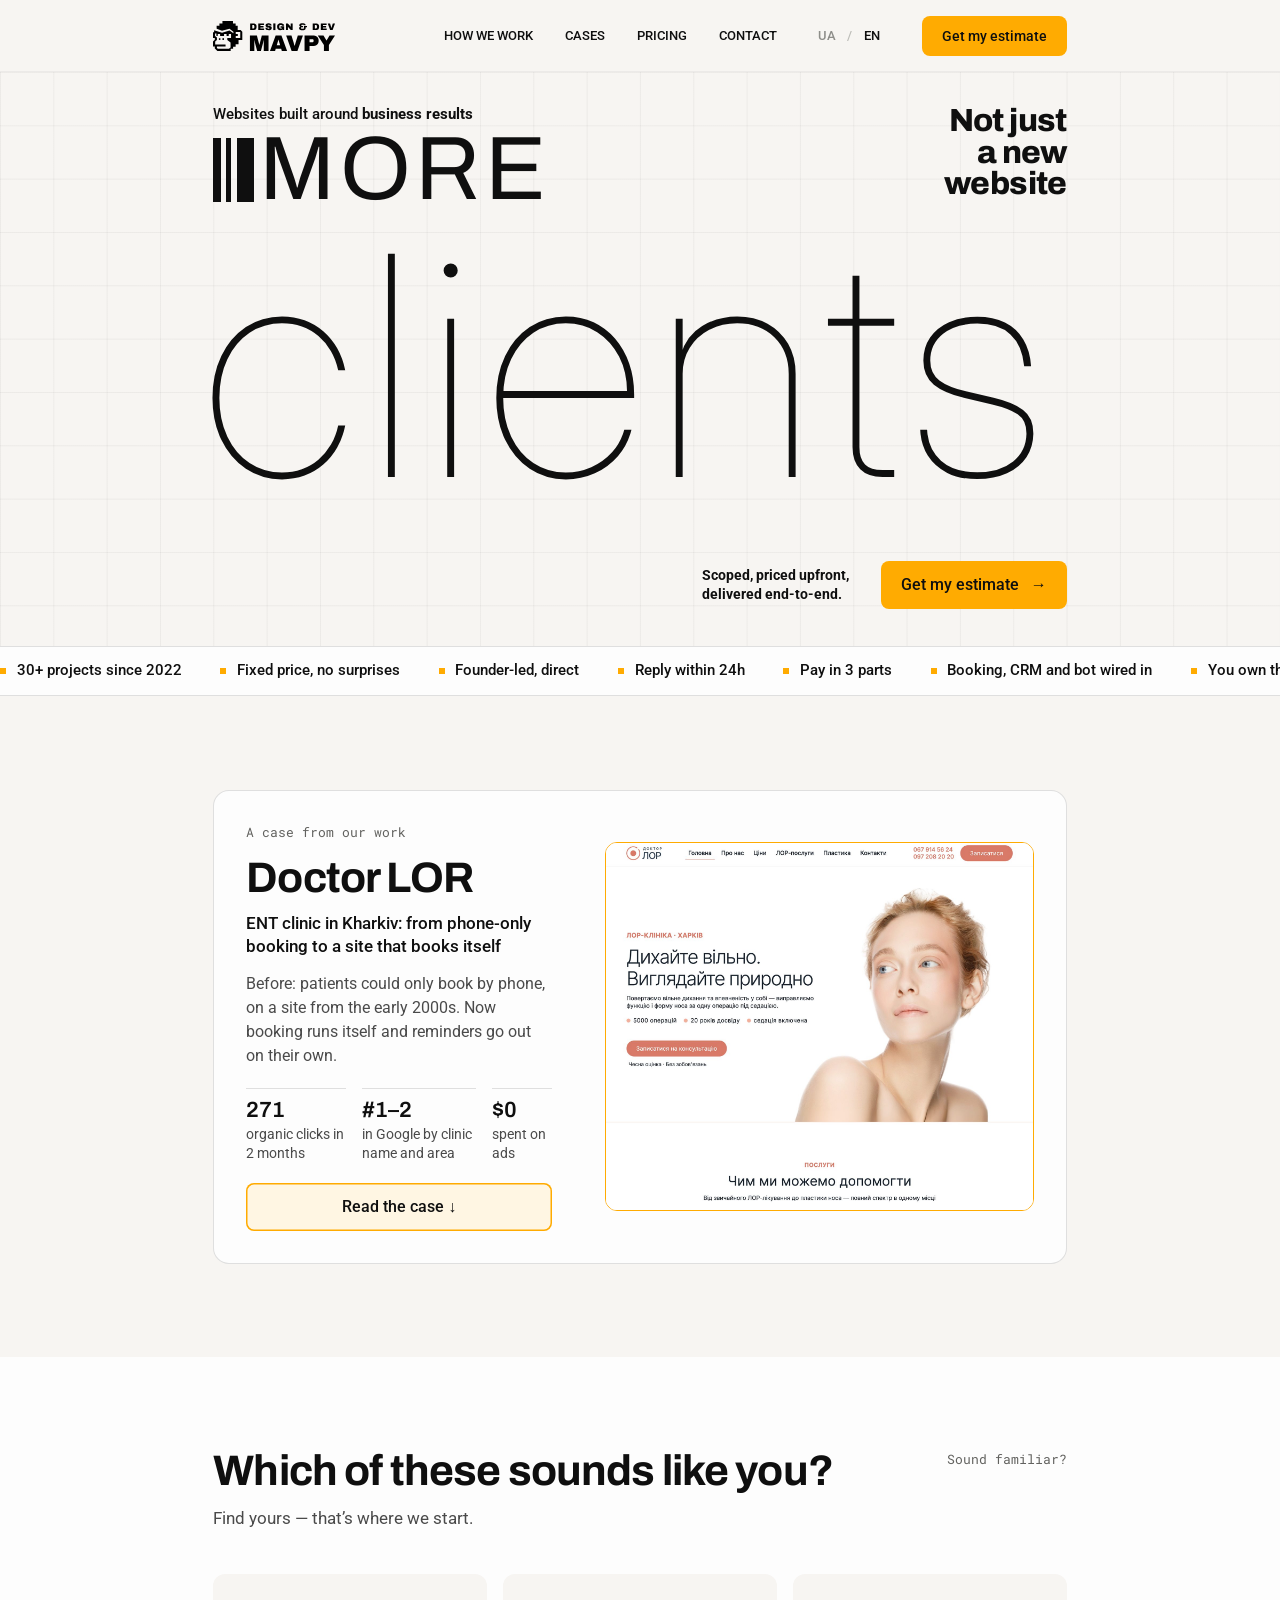
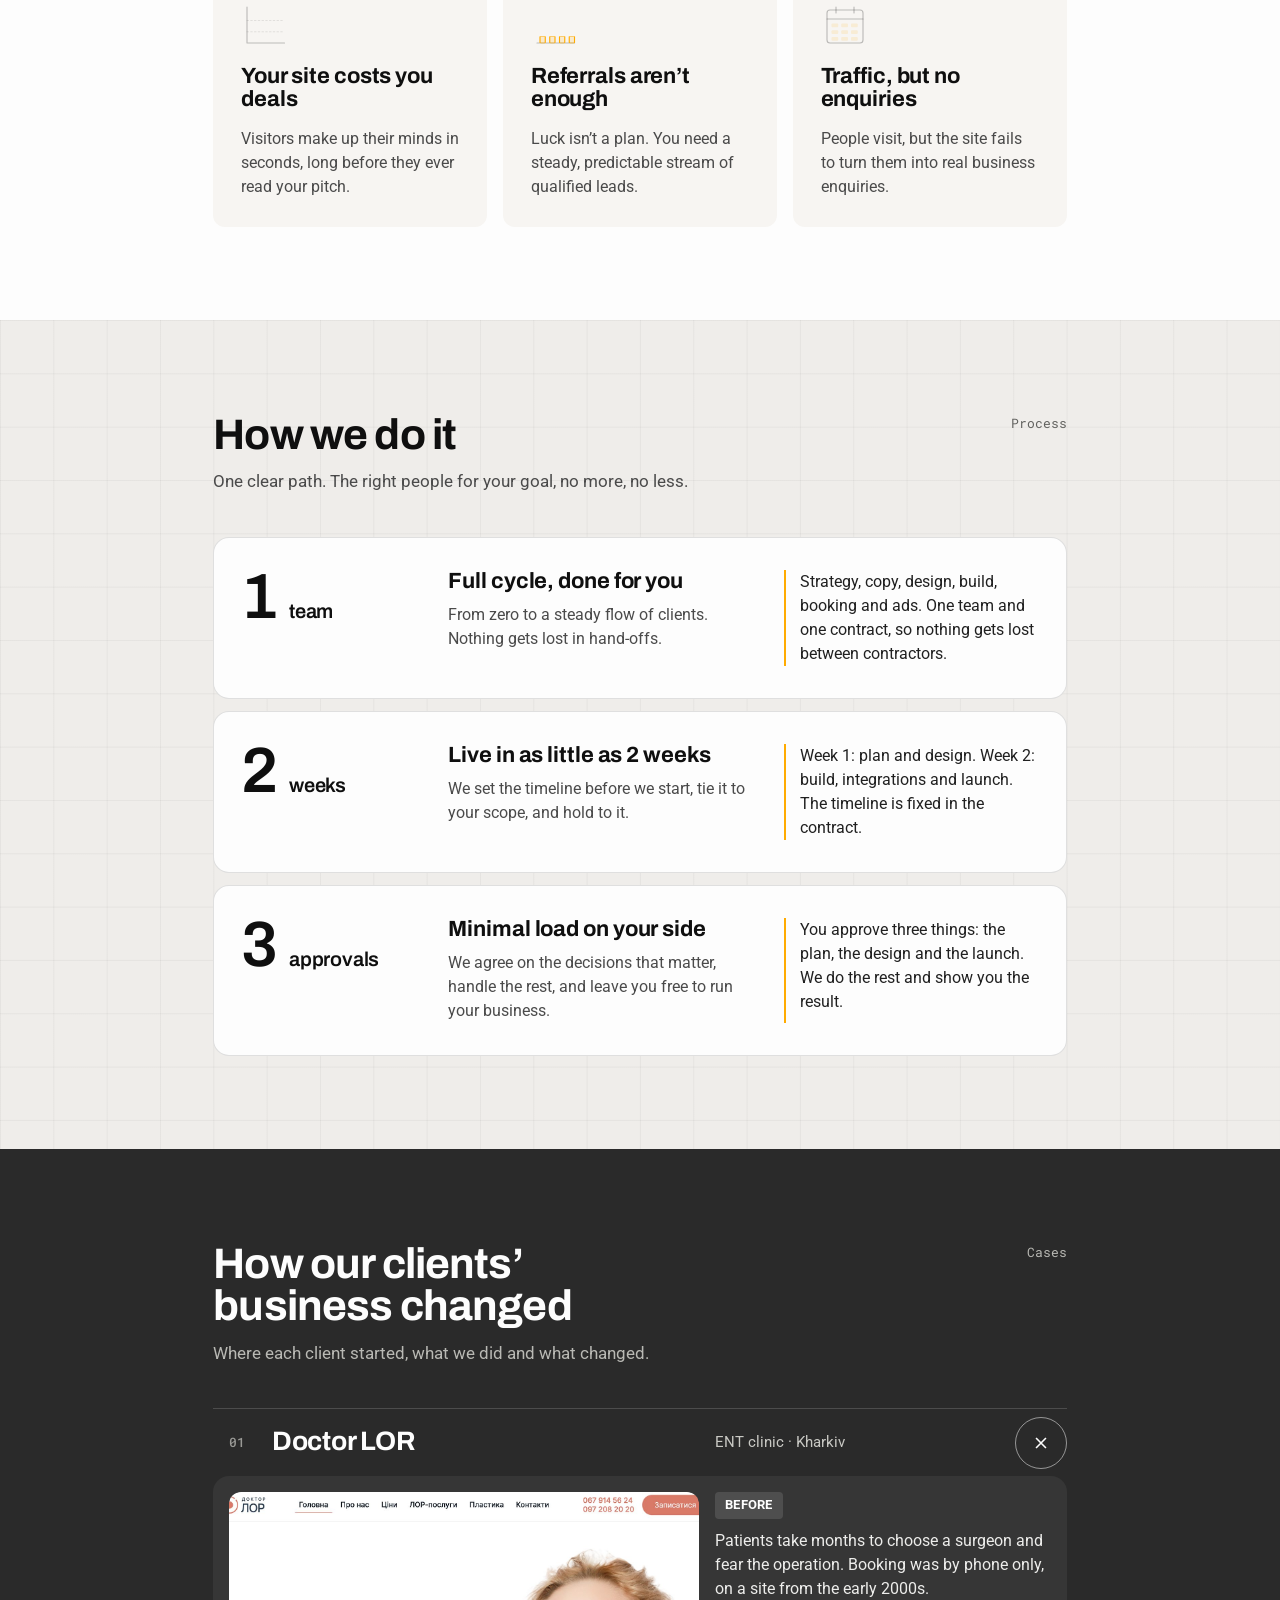
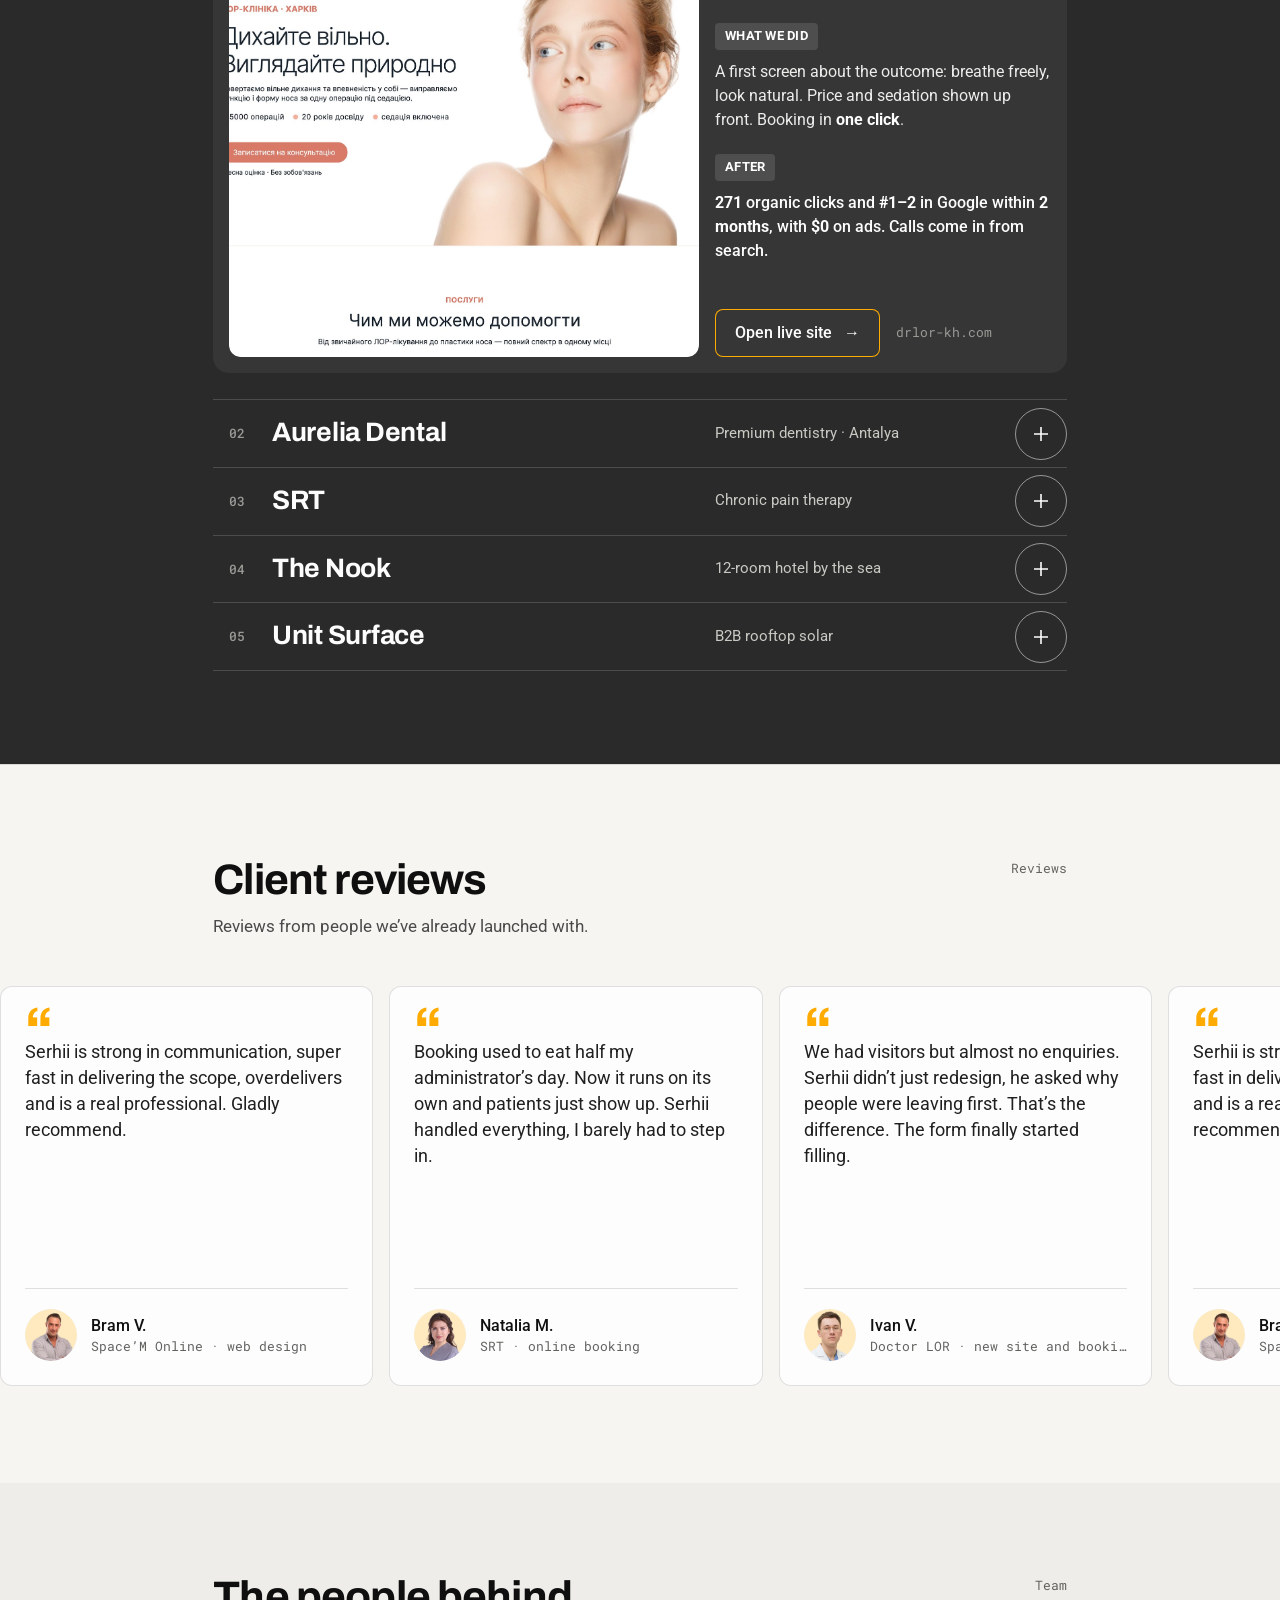
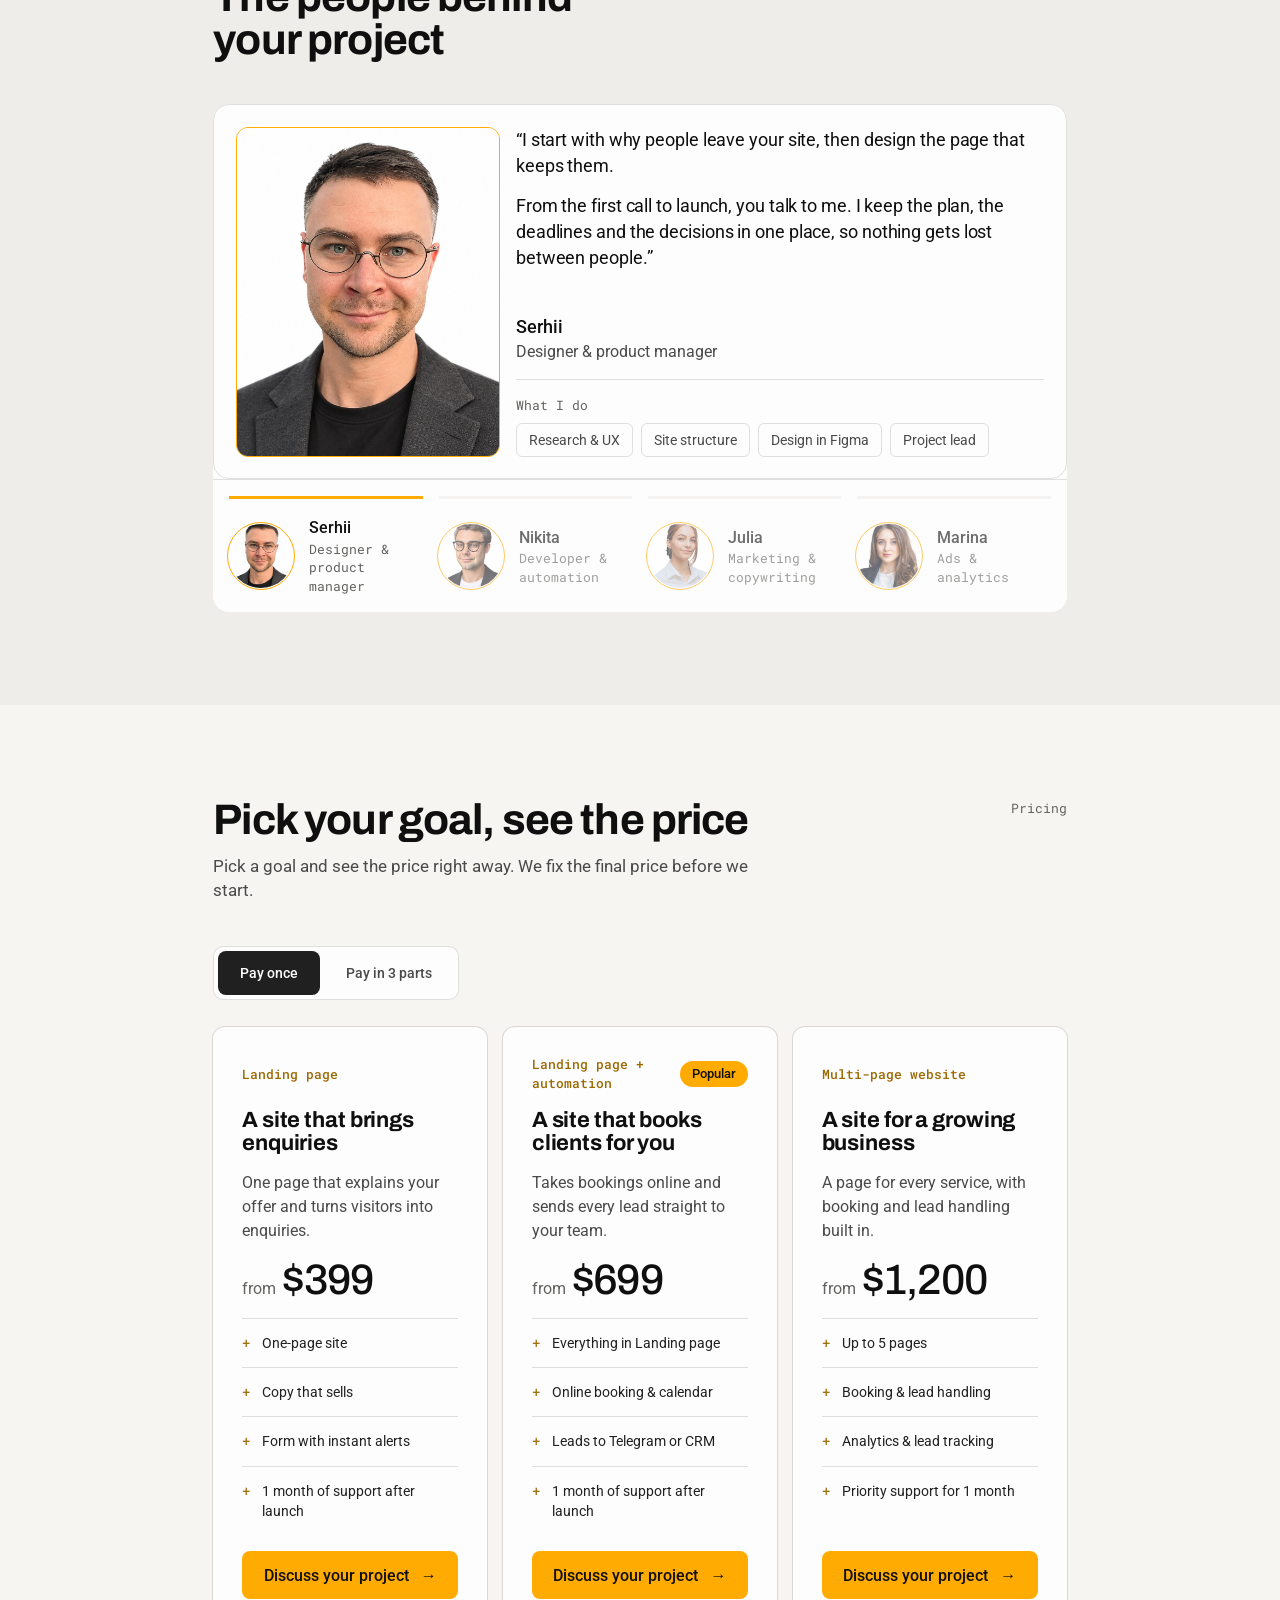
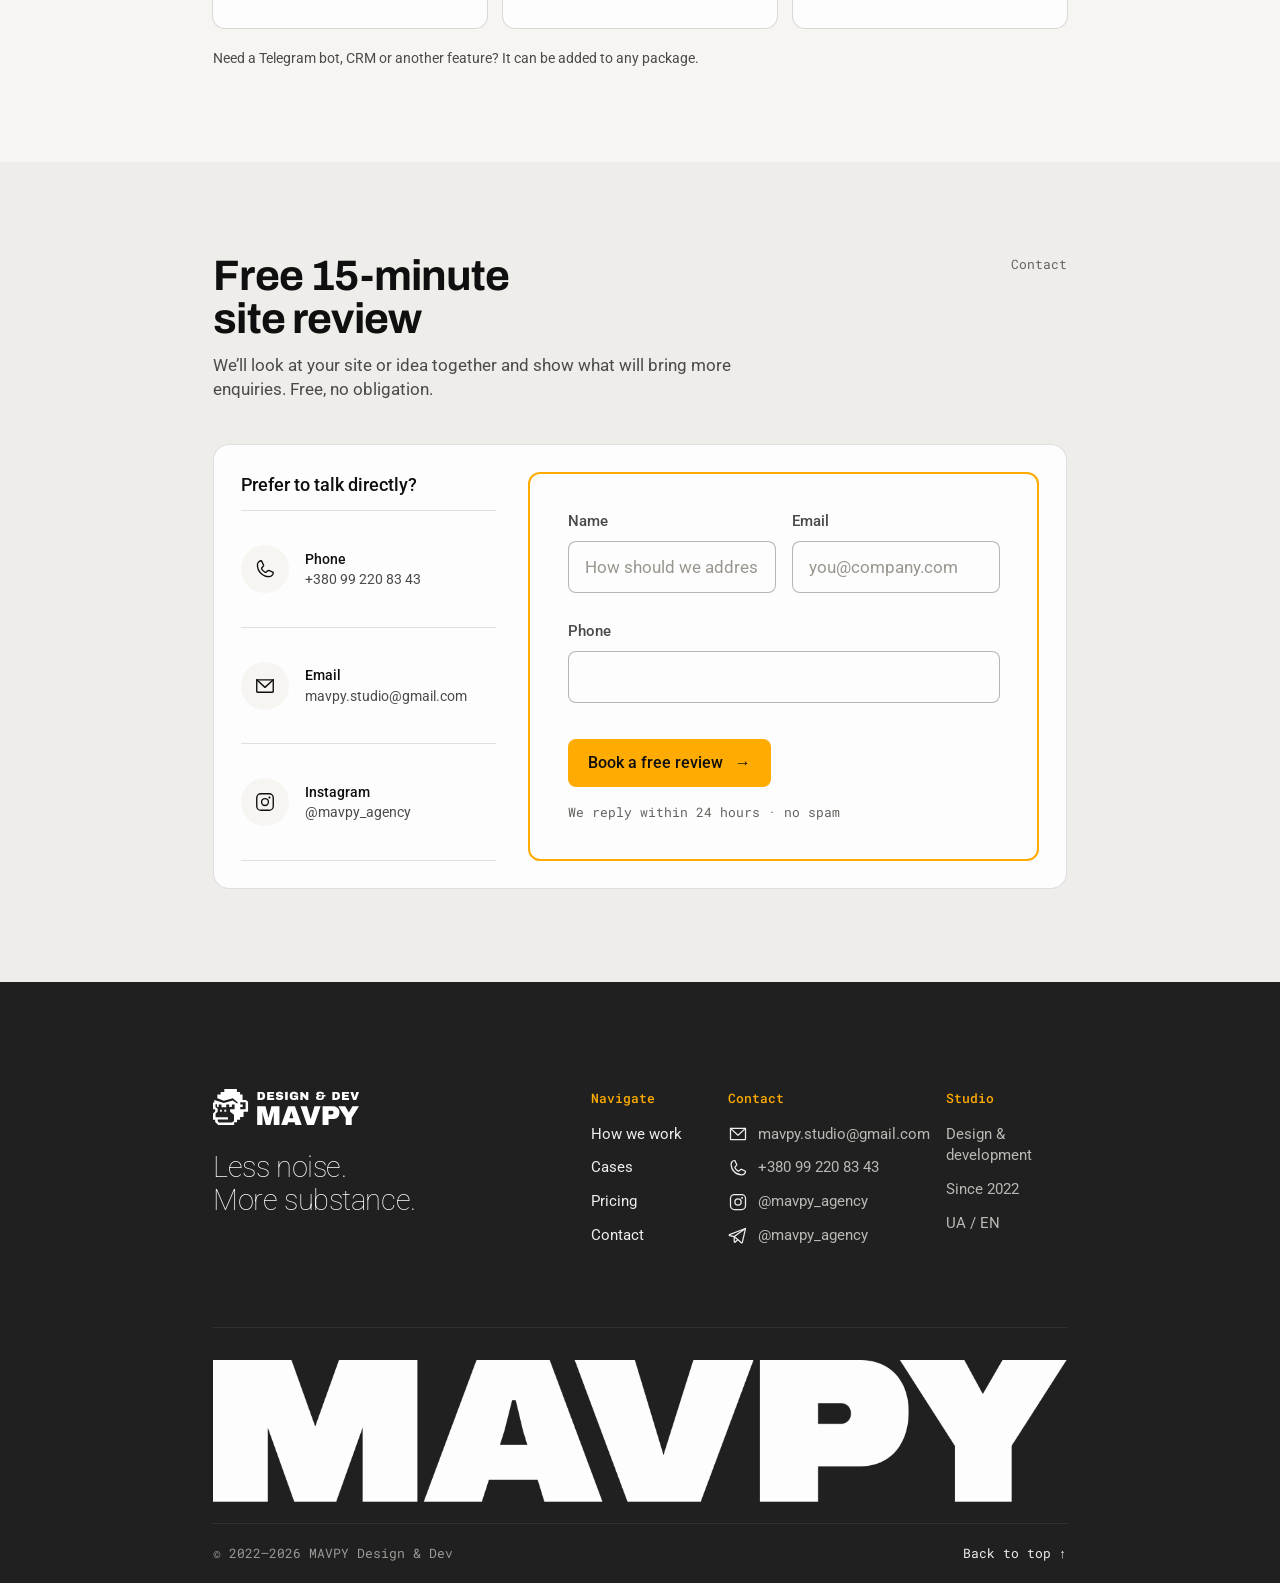
==== commit db08b5fc: "v3.15: mobile hero phrase, tablet featured button, process fade, smooth accordion, cases title, revi" ====
--- a/en/index.html
+++ b/en/index.html
@@ -37,7 +37,7 @@
           <span class="a-mask"><span class="mv-clients" style="--d:.15s">clients</span></span>
         </h1>
       </div>
-      <p class="mv-notjust" data-type="" aria-label="Not just a new website">Not just<br>a new<br>website</p>
+      <p class="mv-notjust" data-type="" aria-label="Not just a new website">Not just<br>a new <br class="br-d">website</p>
     </div>
     <div class="mv-hero-bottom">
       <p class="mv-hero-note a-blur" style="--d:.6s">Scoped, priced upfront,<br>delivered end-to-end.</p>
@@ -63,39 +63,39 @@
 <section id="how" class="v-sec v-bg-warm v-bg-grid" data-reveal=""><div class="v-wrap"><div class="v-head "><p class="v-idx"><span>Process</span></p><div><h2 class="v-h2">How we do it</h2><p class="v-lead">One clear path. The right people for your goal, no more, no less.</p></div></div>
   <ol class="v-flow"><li class="v-flow-step"><p class="v-flow-fig"><b>1</b><span>team</span></p><div class="v-flow-main"><h3 class="v-h3">Full cycle, done for you</h3><p>From zero to a steady flow of clients. Nothing gets lost in hand-offs.</p></div><div class="v-flow-side"><p class="v-flow-more" data-type="scroll" aria-label="Strategy, copy, design, build, booking and ads. One team and one contract, so nothing gets lost between contractors.">Strategy, copy, design, build, booking and ads. One team and one contract, so nothing gets lost between contractors.</p><span class="v-flow-bar" aria-hidden="true"><i></i></span></div></li><li class="v-flow-step"><p class="v-flow-fig"><b>2</b><span>weeks</span></p><div class="v-flow-main"><h3 class="v-h3">Live in as little as 2 weeks</h3><p>We set the timeline before we start, tie it to your scope, and hold to it.</p></div><div class="v-flow-side"><p class="v-flow-more" data-type="scroll" aria-label="Week 1: plan and design. Week 2: build, integrations and launch. The timeline is fixed in the contract.">Week 1: plan and design. Week 2: build, integrations and launch. The timeline is fixed in the contract.</p><span class="v-flow-bar" aria-hidden="true"><i></i></span></div></li><li class="v-flow-step"><p class="v-flow-fig"><b>3</b><span>approvals</span></p><div class="v-flow-main"><h3 class="v-h3">Minimal load on your side</h3><p>We agree on the decisions that matter, handle the rest, and leave you free to run your business.</p></div><div class="v-flow-side"><p class="v-flow-more" data-type="scroll" aria-label="You approve three things: the plan, the design and the launch. We do the rest and show you the result.">You approve three things: the plan, the design and the launch. We do the rest and show you the result.</p><span class="v-flow-bar" aria-hidden="true"><i></i></span></div></li></ol>
 </div></section>
-<section id="cases" class="v-sec v-dark" data-reveal=""><div class="v-wrap"><div class="v-head "><p class="v-idx"><span>Cases</span></p><div><h2 class="v-h2">Before → after</h2><p class="v-lead">Where each client started, what we did and what changed.</p></div></div><div class="v-cases" data-accordion=""><article class="v-case">
+<section id="cases" class="v-sec v-dark" data-reveal=""><div class="v-wrap"><div class="v-head "><p class="v-idx"><span>Cases</span></p><div><h2 class="v-h2">How our clients’ <br>business changed</h2><p class="v-lead">Where each client started, what we did and what changed.</p></div></div><div class="v-cases" data-accordion=""><article class="v-case">
   <div class="v-case-row"><span class="v-case-l"><span class="v-num">01</span><h3 class="v-case-name">Doctor LOR</h3></span><span class="v-case-kind">ENT clinic · Kharkiv</span>
     <button type="button" class="mv-tog" aria-expanded="false" aria-controls="case-1" aria-label="Doctor LOR, case"><svg width="18" height="18" viewBox="0 0 18 18" fill="none" stroke="currentColor" stroke-width="1.6" aria-hidden="true"><path d="M9 2v14M2 9h14"/></svg></button></div>
   <div class="mv-acc" id="case-1"><div><div class="v-case-body">
-    <div class="v-case-shot"><img class="" src="../assets/img/case-doctor-lor.jpg" alt="Doctor LOR website" loading="lazy" decoding="async"></div>
+    <div class="v-case-shot"><img class="" src="../assets/img/case-doctor-lor.jpg" alt="Doctor LOR website" loading="lazy" width="1600" height="1378" decoding="async"></div>
     <div class="v-case-txt"><dl><div><dt>Before</dt><dd>Patients take months to choose a surgeon and fear the operation. Booking was by phone only, on a site from the early 2000s.</dd></div><div><dt>What we did</dt><dd>A first screen about the outcome: breathe freely, look natural. Price and sedation shown up front. Booking in <b>one click</b>.</dd></div><div class="res"><dt>After</dt><dd><b>271</b> organic clicks and <b>#1–2</b> in Google within <b>2 months</b>, with <b>$0</b> on ads. Calls come in from search.</dd></div></dl><p class="v-actions v-case-act"><a class="mv-btn mv-btn--amber" href="https://www.drlor-kh.com/" target="_blank" rel="noopener">Open live site <span class="ar" aria-hidden="true">→</span></a><span class="v-host">drlor-kh.com</span></p></div>
   </div></div></div>
 </article><article class="v-case">
   <div class="v-case-row"><span class="v-case-l"><span class="v-num">02</span><h3 class="v-case-name">Aurelia Dental</h3></span><span class="v-case-kind">Premium dentistry · Antalya</span>
     <button type="button" class="mv-tog" aria-expanded="false" aria-controls="case-2" aria-label="Aurelia Dental, case"><svg width="18" height="18" viewBox="0 0 18 18" fill="none" stroke="currentColor" stroke-width="1.6" aria-hidden="true"><path d="M9 2v14M2 9h14"/></svg></button></div>
   <div class="mv-acc" id="case-2"><div><div class="v-case-body">
-    <div class="v-case-shot"><img class="" src="../assets/img/case-aurelia-dental.jpg" alt="Aurelia Dental website" loading="lazy" decoding="async"></div>
+    <div class="v-case-shot"><img class="" src="../assets/img/case-aurelia-dental.jpg" alt="Aurelia Dental website" loading="lazy" width="1600" height="1378" decoding="async"></div>
     <div class="v-case-txt"><dl><div><dt>Before</dt><dd>Patients from abroad choose a clinic remotely and fear pain and hidden costs.</dd></div><div><dt>What we did</dt><dd>A calm, photo-led design and a fear-free promise. A <b>free online consultation</b> before the flight. Only <b>two actions</b>: book or consult.</dd></div><div class="res"><dt>After</dt><dd>Patients book the consultation <b>before they travel</b>. The site answers the questions the team used to repeat on every call.</dd></div></dl><p class="v-actions v-case-act"><a class="mv-btn mv-btn--amber" href="https://aurelia-dental.webflow.io/" target="_blank" rel="noopener">Open live site <span class="ar" aria-hidden="true">→</span></a><span class="v-host">aurelia-dental.webflow.io</span></p></div>
   </div></div></div>
 </article><article class="v-case">
   <div class="v-case-row"><span class="v-case-l"><span class="v-num">03</span><h3 class="v-case-name">SRT</h3></span><span class="v-case-kind">Chronic pain therapy</span>
     <button type="button" class="mv-tog" aria-expanded="false" aria-controls="case-3" aria-label="SRT, case"><svg width="18" height="18" viewBox="0 0 18 18" fill="none" stroke="currentColor" stroke-width="1.6" aria-hidden="true"><path d="M9 2v14M2 9h14"/></svg></button></div>
   <div class="mv-acc" id="case-3"><div><div class="v-case-body">
-    <div class="v-case-shot"><img class="" src="../assets/img/case-srt-therapy.jpg" alt="SRT website" loading="lazy" decoding="async"></div>
+    <div class="v-case-shot"><img class="" src="../assets/img/case-srt-therapy.jpg" alt="SRT website" loading="lazy" width="1600" height="1378" decoding="async"></div>
     <div class="v-case-txt"><dl><div><dt>Before</dt><dd>Clients come after years of pain and failed treatments. Booking took <b>half the administrator’s day</b>.</dd></div><div><dt>What we did</dt><dd>The method explained step by step, <b>10+ years</b> of practice on the first screen. Online booking synced with the calendar.</dd></div><div class="res"><dt>After</dt><dd>Booking runs on its own. The administrator got <b>half a day back</b>.</dd></div></dl><p class="v-actions v-case-act"><a class="mv-btn mv-btn--amber" href="https://srt-bf60b5.webflow.io/" target="_blank" rel="noopener">Open live site <span class="ar" aria-hidden="true">→</span></a><span class="v-host">srt-bf60b5.webflow.io</span></p></div>
   </div></div></div>
 </article><article class="v-case">
   <div class="v-case-row"><span class="v-case-l"><span class="v-num">04</span><h3 class="v-case-name">The Nook</h3></span><span class="v-case-kind">12-room hotel by the sea</span>
     <button type="button" class="mv-tog" aria-expanded="false" aria-controls="case-4" aria-label="The Nook, case"><svg width="18" height="18" viewBox="0 0 18 18" fill="none" stroke="currentColor" stroke-width="1.6" aria-hidden="true"><path d="M9 2v14M2 9h14"/></svg></button></div>
   <div class="mv-acc" id="case-4"><div><div class="v-case-body">
-    <div class="v-case-shot"><img class="is-wide" src="../assets/img/case-the-nook.jpg" alt="The Nook website" loading="lazy" decoding="async"></div>
+    <div class="v-case-shot"><img class="is-wide" src="../assets/img/case-the-nook.jpg" alt="The Nook website" loading="lazy" width="1600" height="1378" decoding="async"></div>
     <div class="v-case-txt"><dl><div><dt>Before</dt><dd>Guests saw just another beach hotel, and rooms stood empty <b>off-season</b>.</dd></div><div><dt>What we did</dt><dd>New positioning for remote workers: “Work by the sea. Rest with purpose.” Quiet workspace, open <b>all year</b>, long-stay packages.</dd></div><div class="res"><dt>After</dt><dd>The off-season has its own guests: remote workers who stay for <b>weeks, not days</b>.</dd></div></dl><p class="v-actions v-case-act"><a class="mv-btn mv-btn--amber" href="https://the-nook----premium-coastal-coliving-we.webflow.io/" target="_blank" rel="noopener">Open live site <span class="ar" aria-hidden="true">→</span></a><span class="v-host">the-nook.webflow.io</span></p></div>
   </div></div></div>
 </article><article class="v-case">
   <div class="v-case-row"><span class="v-case-l"><span class="v-num">05</span><h3 class="v-case-name">Unit Surface</h3></span><span class="v-case-kind">B2B rooftop solar</span>
     <button type="button" class="mv-tog" aria-expanded="false" aria-controls="case-5" aria-label="Unit Surface, case"><svg width="18" height="18" viewBox="0 0 18 18" fill="none" stroke="currentColor" stroke-width="1.6" aria-hidden="true"><path d="M9 2v14M2 9h14"/></svg></button></div>
   <div class="mv-acc" id="case-5"><div><div class="v-case-body">
-    <div class="v-case-shot"><img class="" src="../assets/img/case-unit-surface.jpg" alt="Unit Surface website" loading="lazy" decoding="async"></div>
+    <div class="v-case-shot"><img class="" src="../assets/img/case-unit-surface.jpg" alt="Unit Surface website" loading="lazy" width="1600" height="1378" decoding="async"></div>
     <div class="v-case-txt"><dl><div><dt>Before</dt><dd>Owners of industrial roofs don’t see solar as income, and B2B decisions take <b>months</b>.</dd></div><div><dt>What we did</dt><dd>Headline: “Your roof is an untapped financial asset”. An ROI calculator on the first screen: payback in <b>5–7 years</b>.</dd></div><div class="res"><dt>After</dt><dd>Visitors see <b>their own payback</b> before the first call, so sales talks start further along.</dd></div></dl><p class="v-actions v-case-act"><a class="mv-btn mv-btn--amber" href="https://unit-surface-c8e2de.webflow.io/" target="_blank" rel="noopener">Open live site <span class="ar" aria-hidden="true">→</span></a><span class="v-host">unit-surface.webflow.io</span></p></div>
   </div></div></div>
 </article></div></div></section>
--- a/styles.css
+++ b/styles.css
@@ -1180,3 +1180,36 @@
   /* team: every portrait exactly the same size */
   .v-member-photo{width:100% !important;max-width:none;height:auto !important;aspect-ratio:4/5 !important;object-fit:cover !important;object-position:50% 20%;align-self:start}
 }
+
+/* =========================================================
+   v3.15 — Serhii's review 27.11 (notes/2026-11-27-v3.15-edits.md). Everything else is fixed as it is.
+   ========================================================= */
+/* cases: slower, smooth open/close (the clicked row is held in place by JS) */
+.mv-acc{transition:grid-template-rows .7s cubic-bezier(.45,0,.25,1)}
+.mv-acc .v-case-shot{transition:opacity .5s ease-in-out .15s,transform .5s ease-in-out .15s}
+[data-accordion]{overflow-anchor:none}
+/* process (desktop): no typing — text fades in, the amber line draws as before */
+.pseq .v-flow-more{opacity:0;transition:opacity .9s ease-in-out}
+.pseq.pseq-line .v-flow-more{opacity:1}
+.pseq .v-flow-side::before{transition-duration:1.2s}
+/* team: the row of small portraits is part of the white card — padding, white, closer to the active person */
+.v-team{background:var(--white);border-radius:16px}
+.v-team .v-stage{background:transparent}
+.v-team .v-tabs{margin-top:0;padding:0 max(16px,calc(24 * var(--u))) max(16px,calc(24 * var(--u)));border-top:1px solid var(--line);padding-top:max(16px,calc(24 * var(--u)))}
+@media (max-width:1199px){
+  /* hero on phones and small tablets: wider right phrase, larger small texts */
+  .mv-hero .mv-notjust,:lang(uk) .mv-hero .mv-notjust{width:100%;max-width:none;font-size:clamp(28px,8vw,44px);line-height:1}
+  .mv-hero .mv-kicker{font-size:clamp(16px,4.2vw,22px)}
+  .mv-hero .mv-hero-note{font-size:clamp(16px,4.2vw,20px);line-height:1.35}
+  /* prices on phones: normal weight, not hairline */
+  .v-price b{font-weight:600}
+}
+@media (min-width:601px) and (max-width:1199px){
+  /* featured on tablets: the button runs the full width */
+  .mv .v-fc-txt .v-actions{width:100%}
+  .mv .v-fc-txt .v-actions .mv-btn{width:100% !important;align-self:stretch}
+}
+@media (max-width:1199px){
+  .mv-hero .mv-notjust br.br-d{display:none}
+  .mv-hero .mv-notjust,:lang(uk) .mv-hero .mv-notjust{font-size:clamp(34px,10vw,60px);line-height:1}
+}
